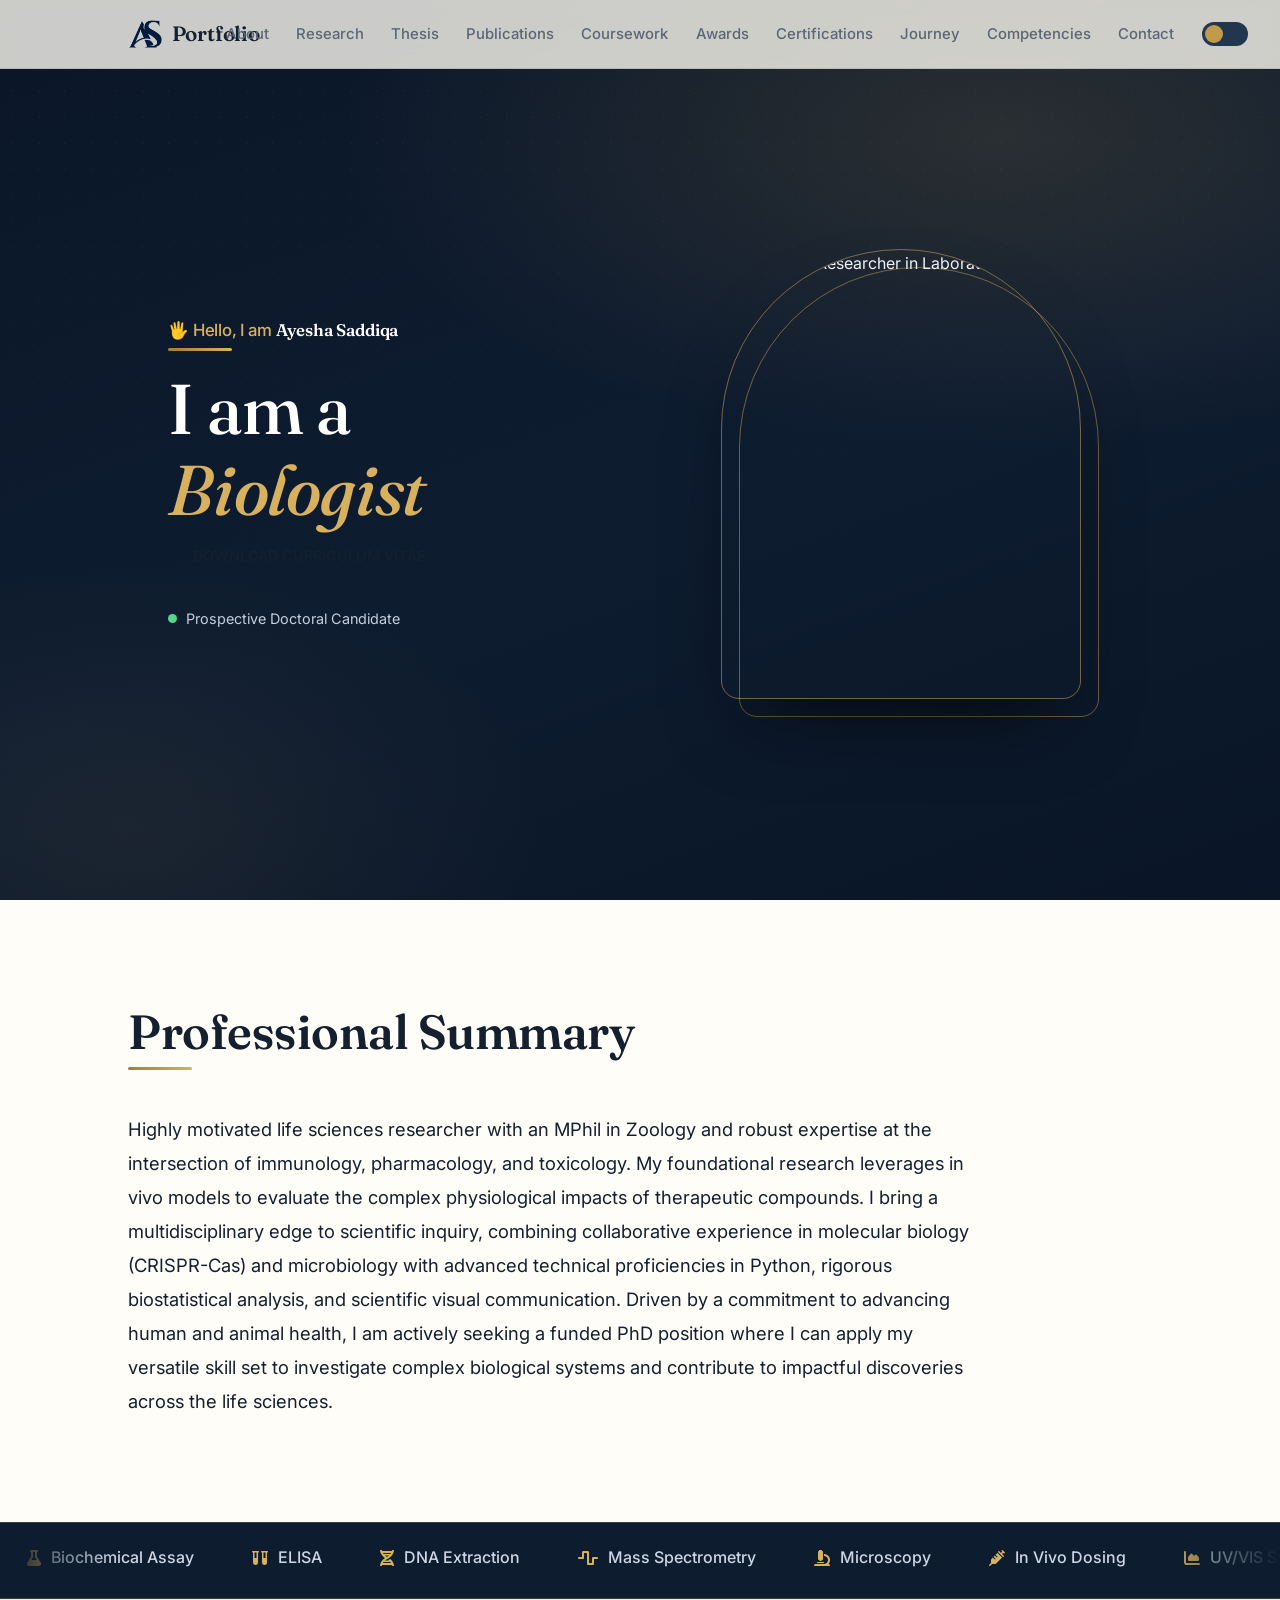
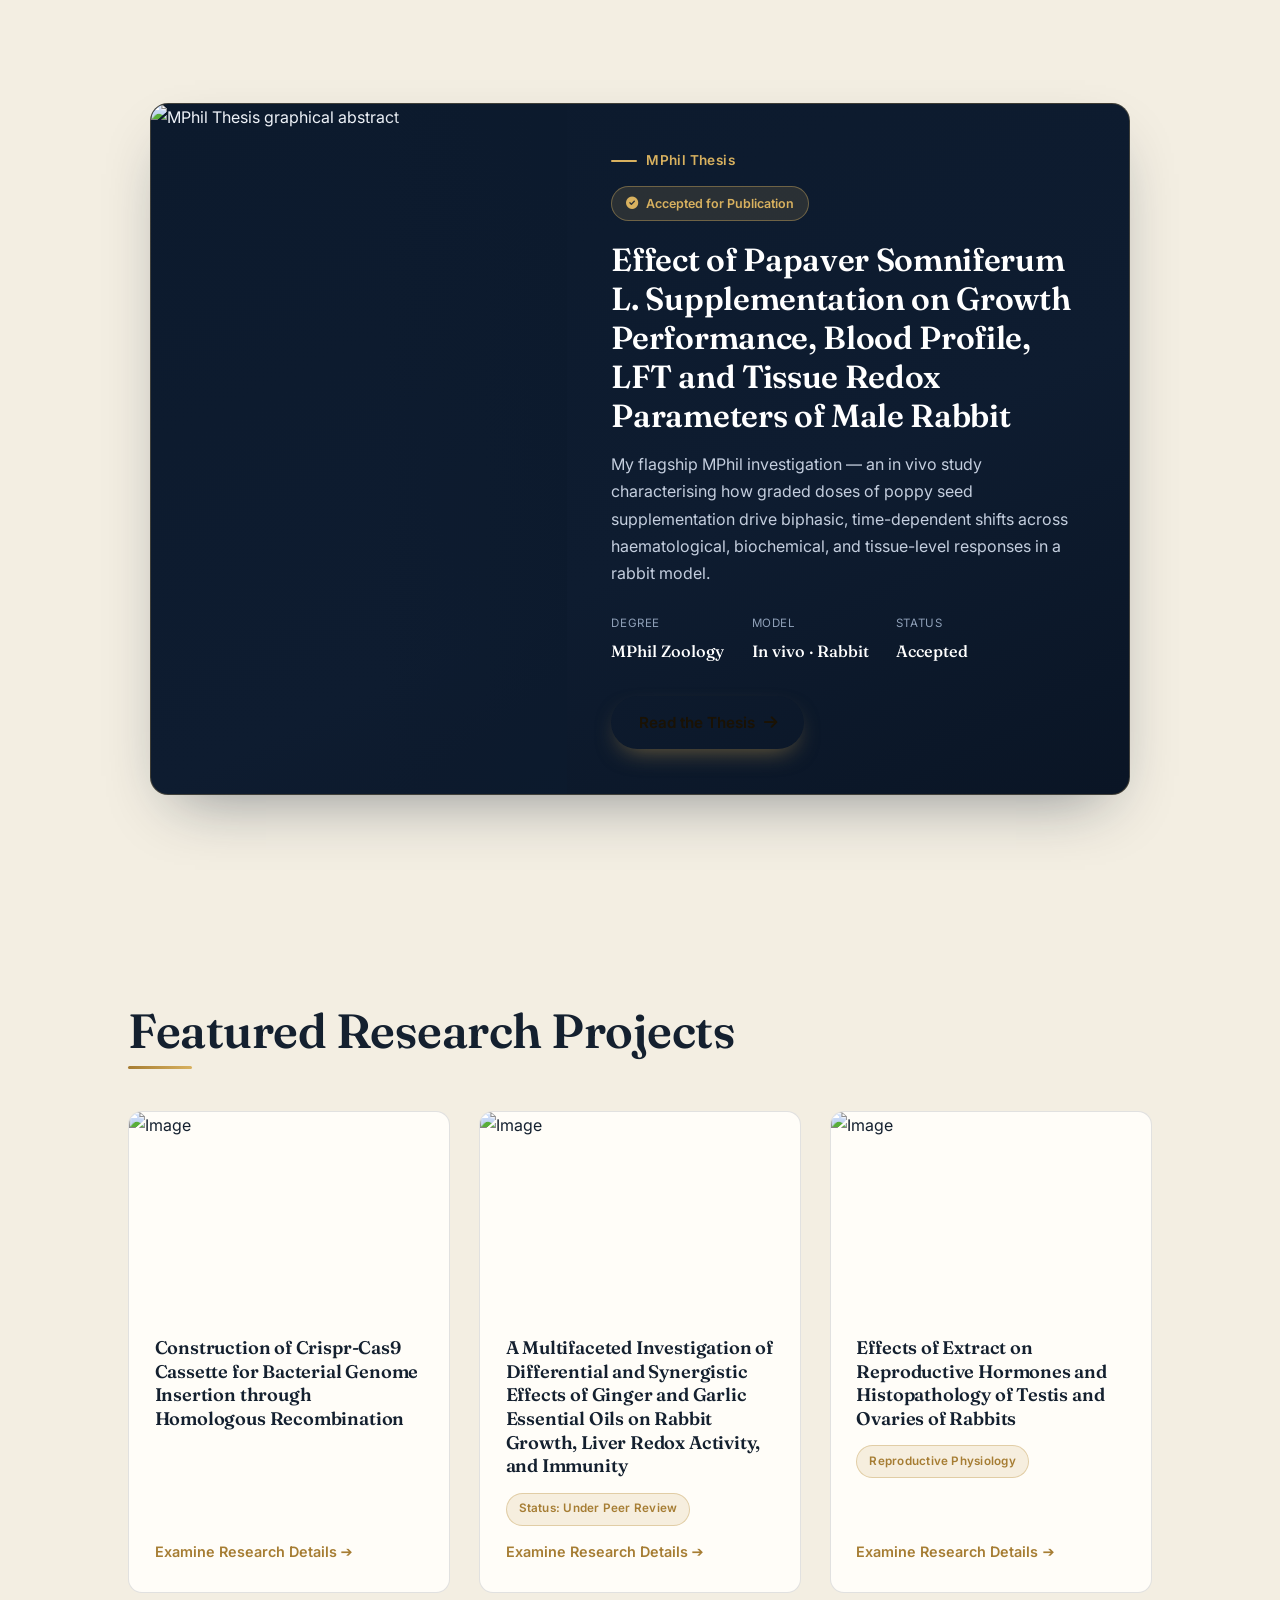
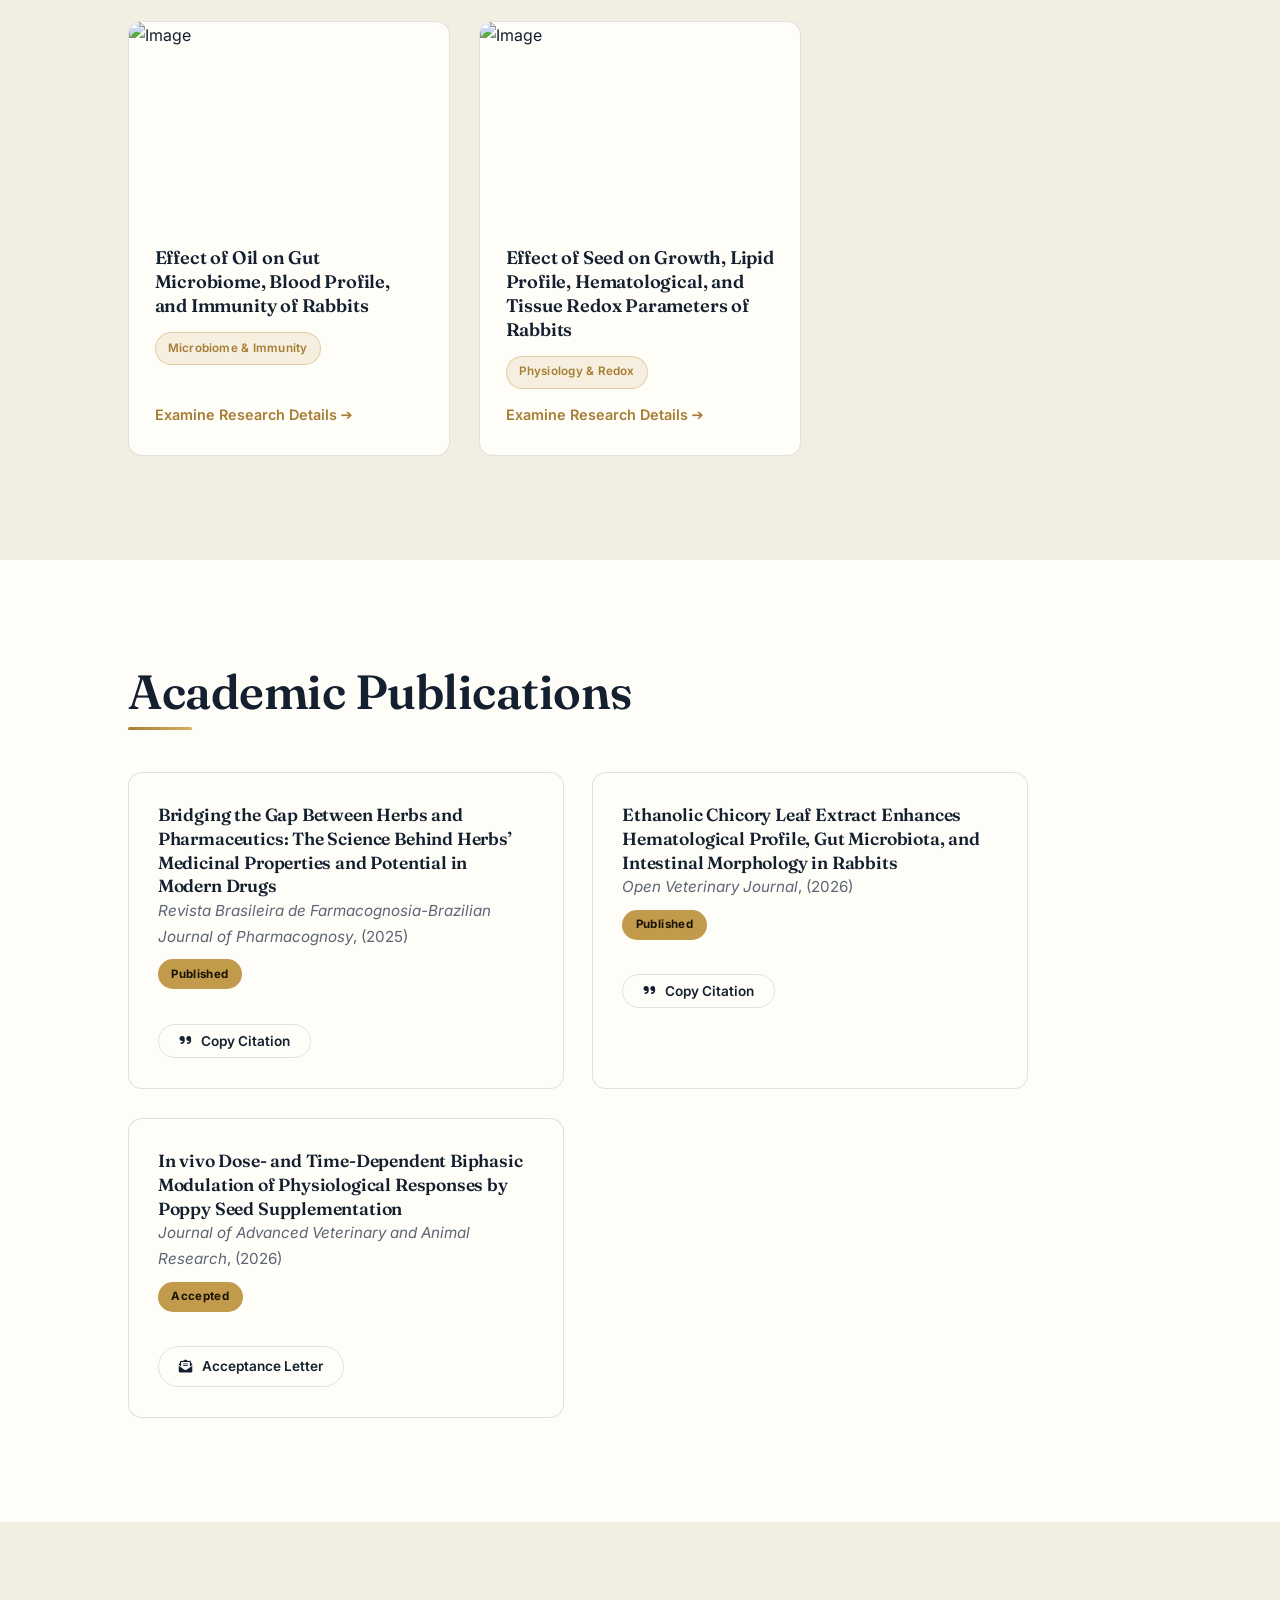
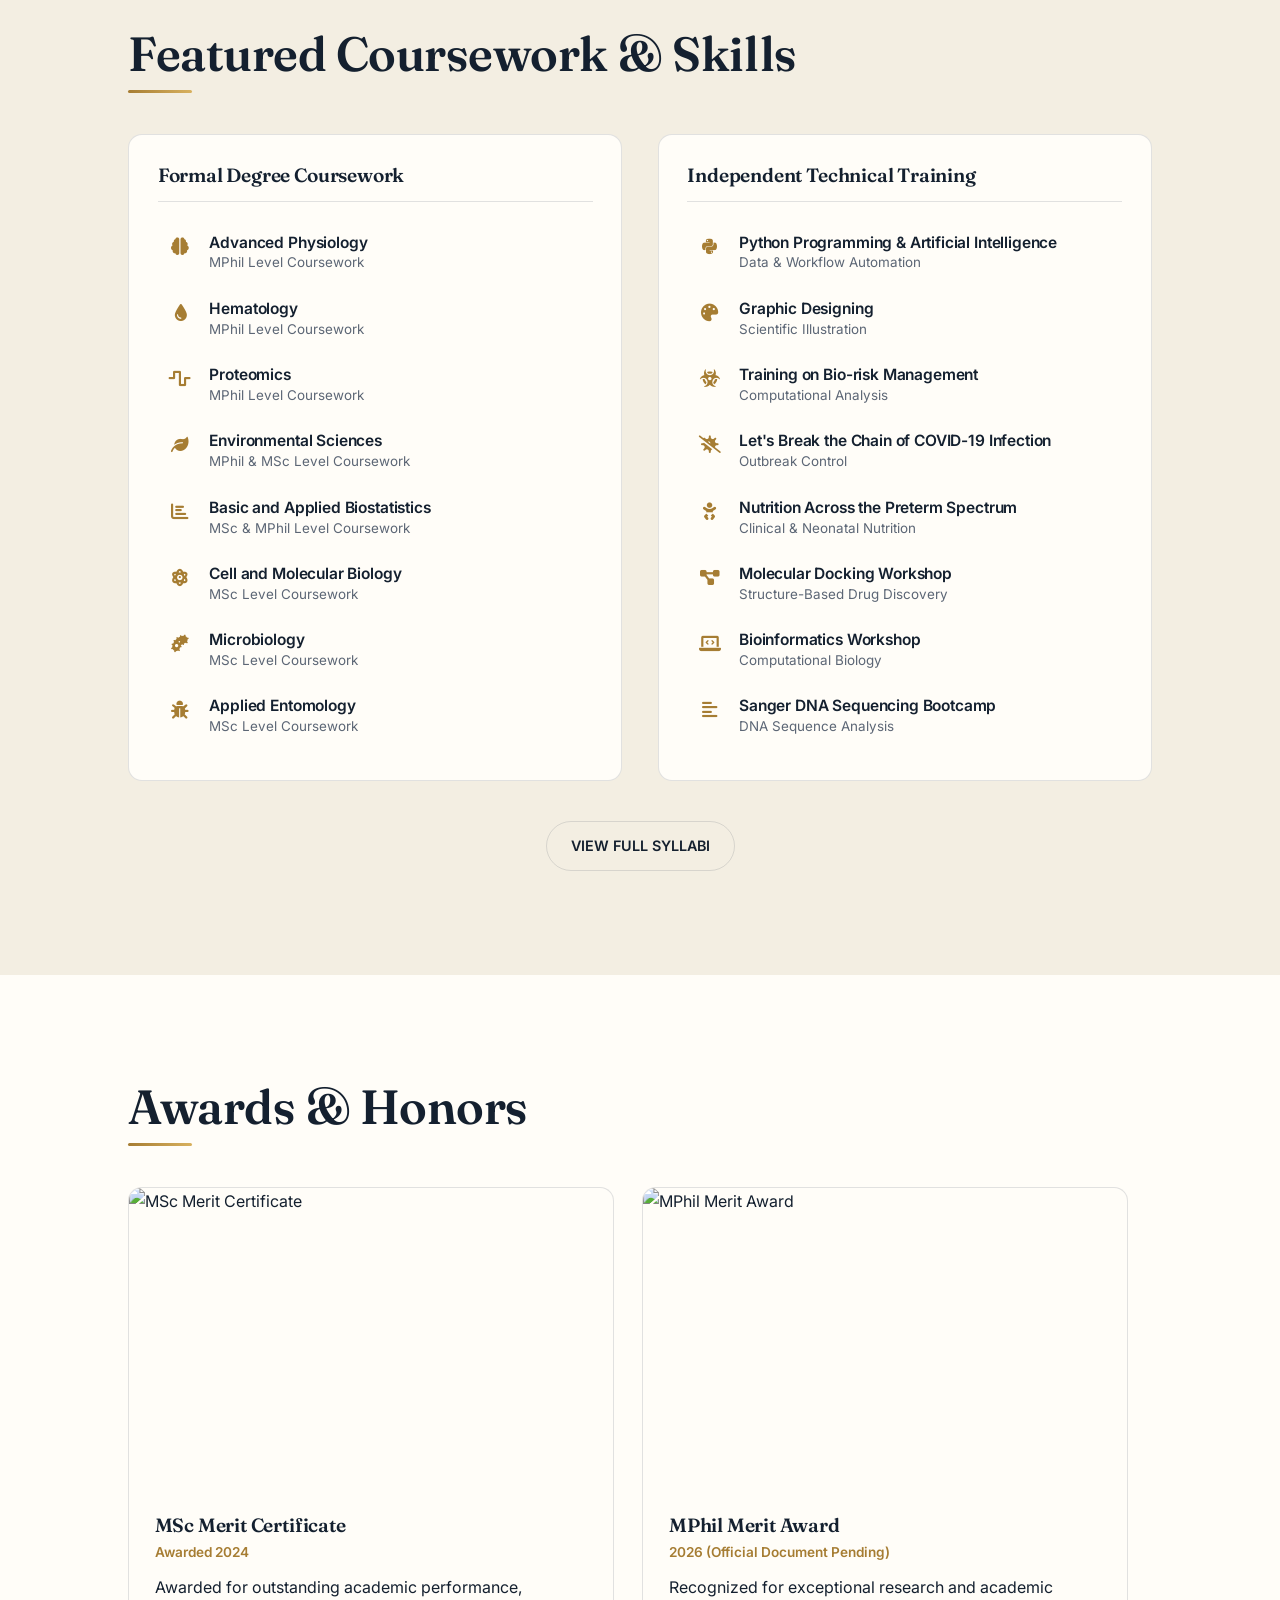
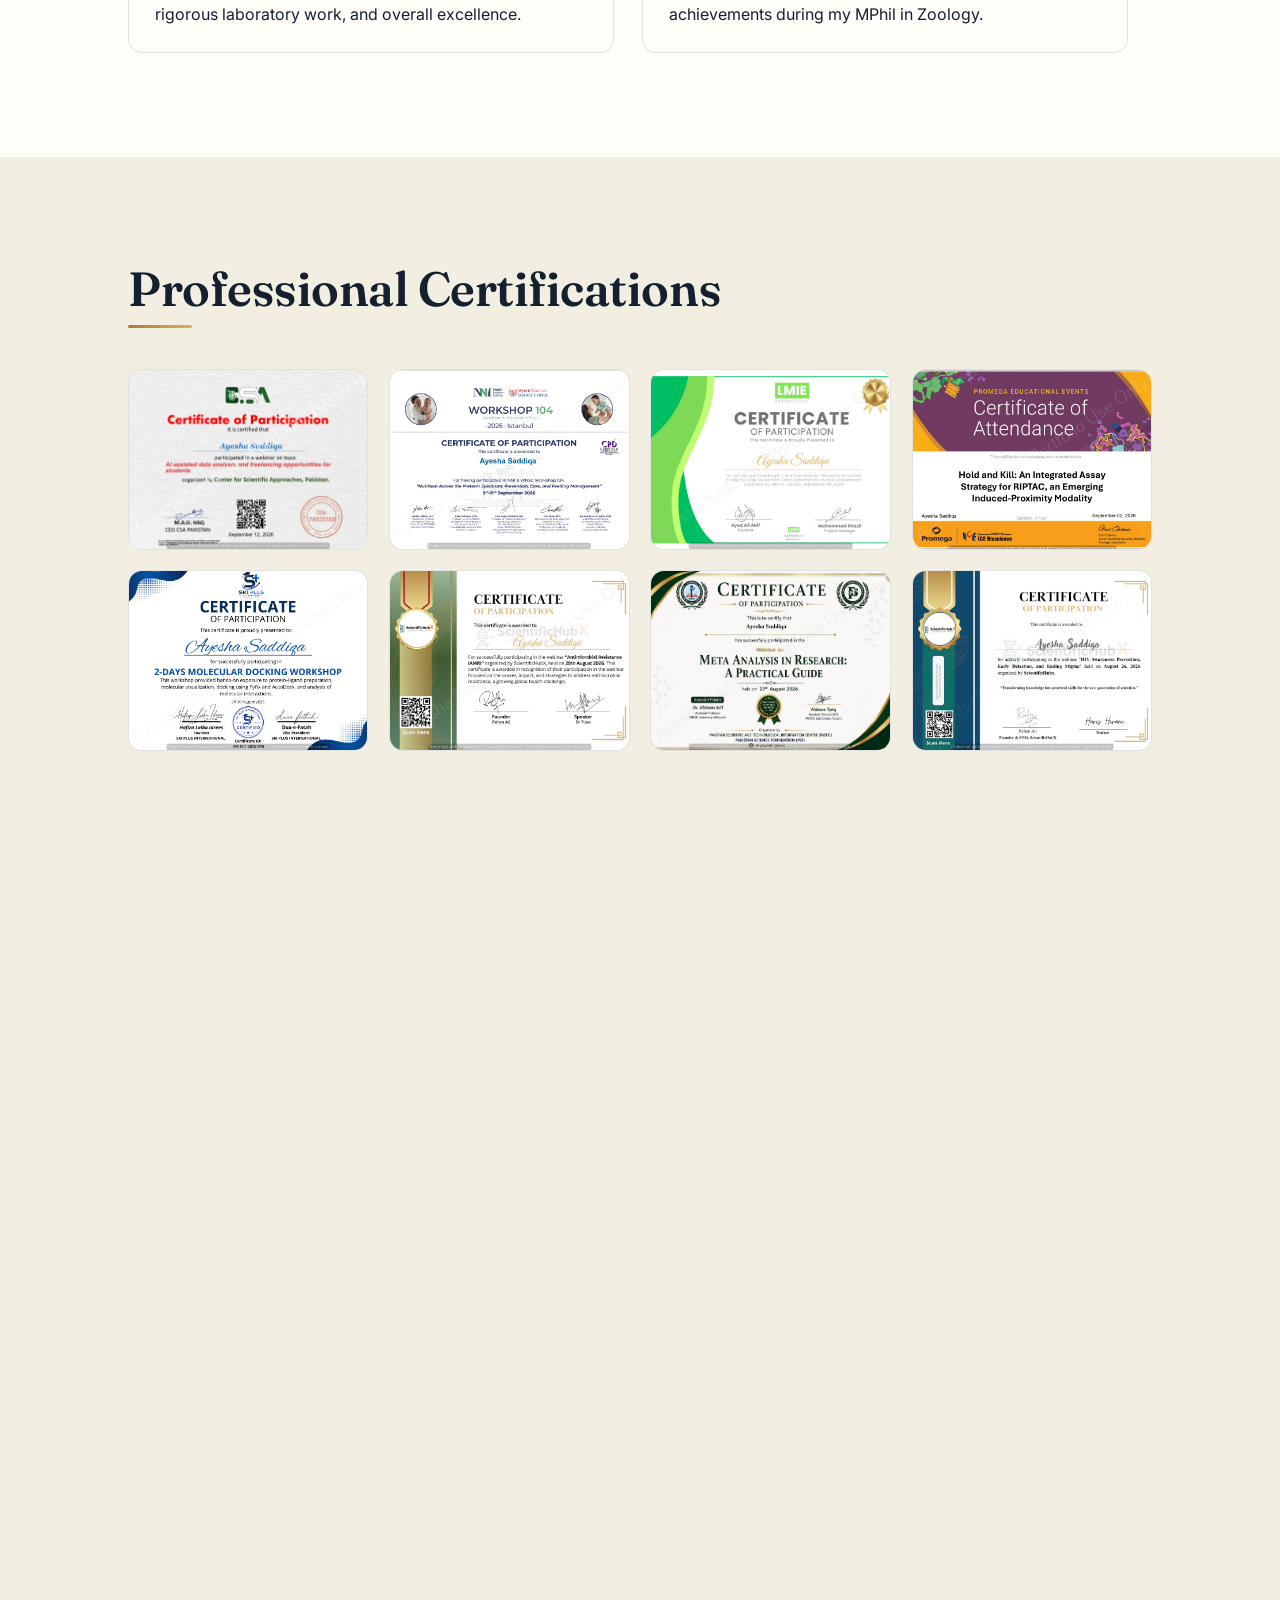
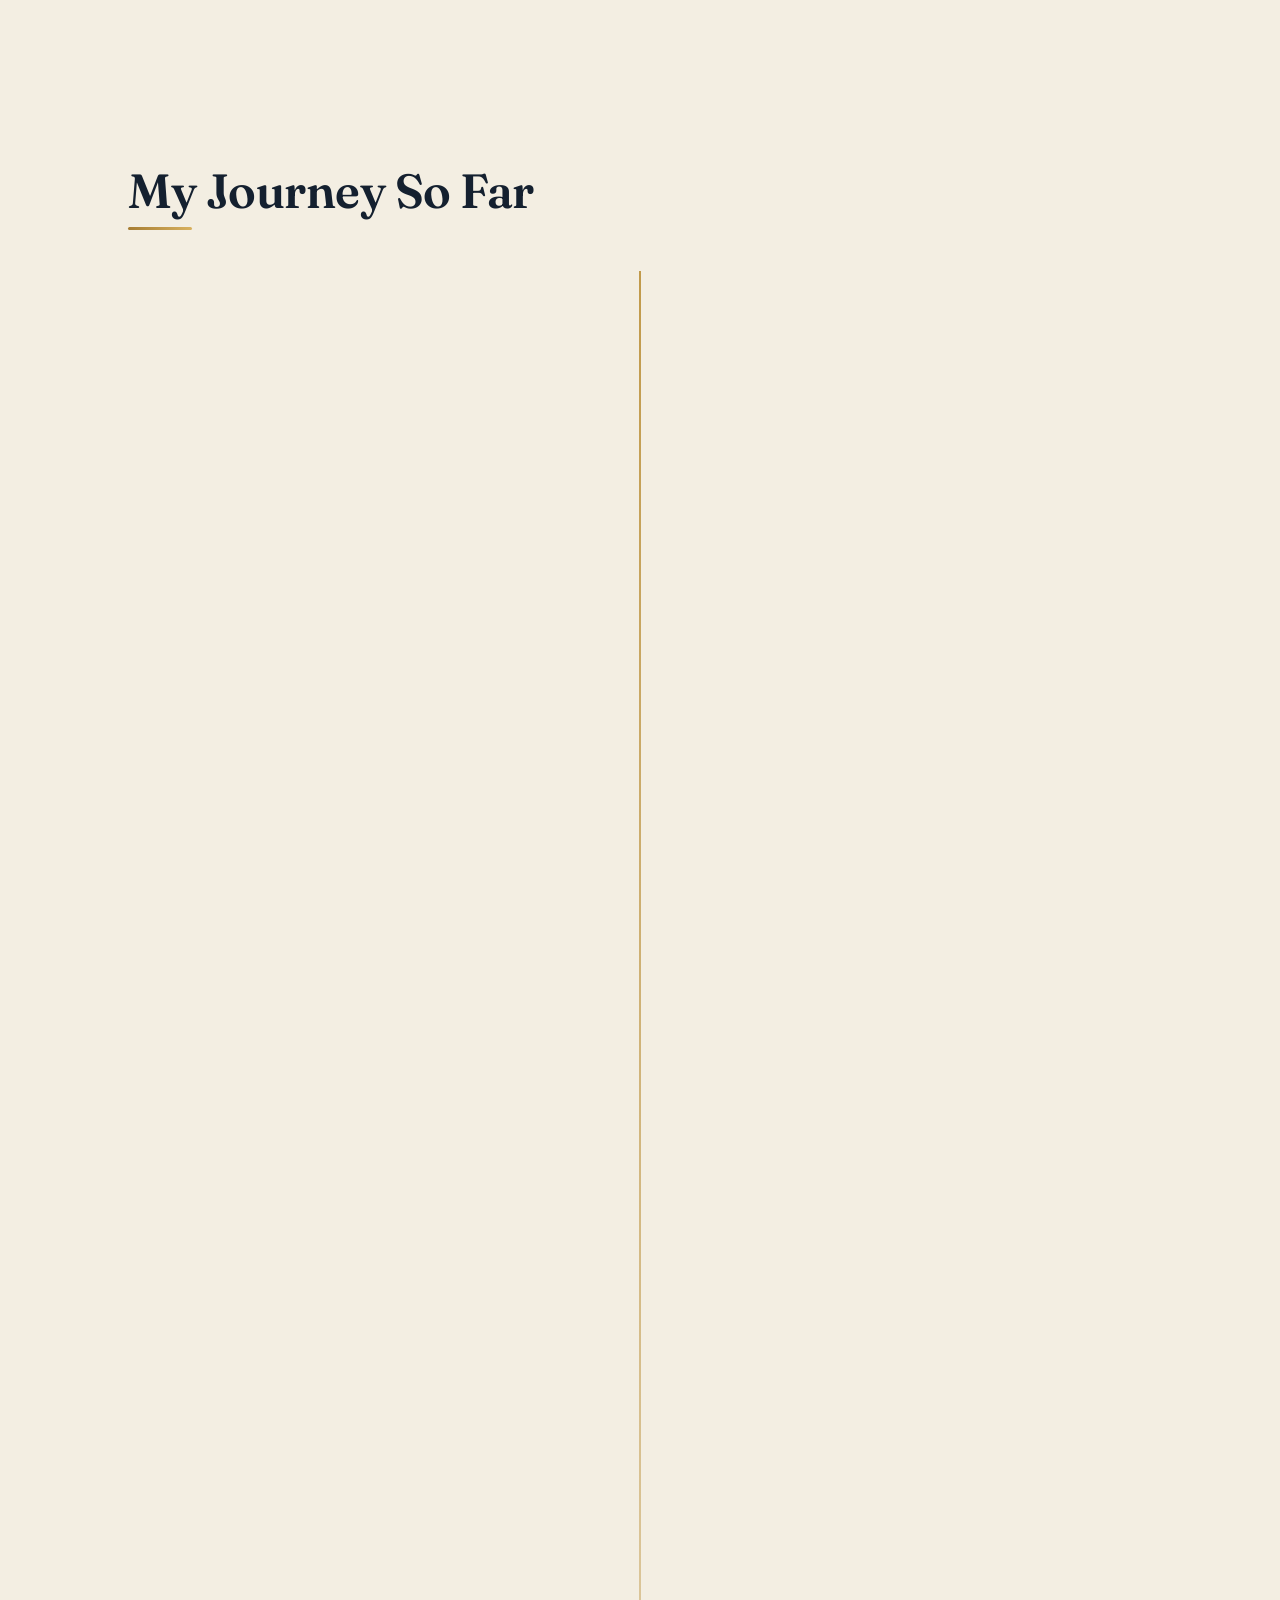
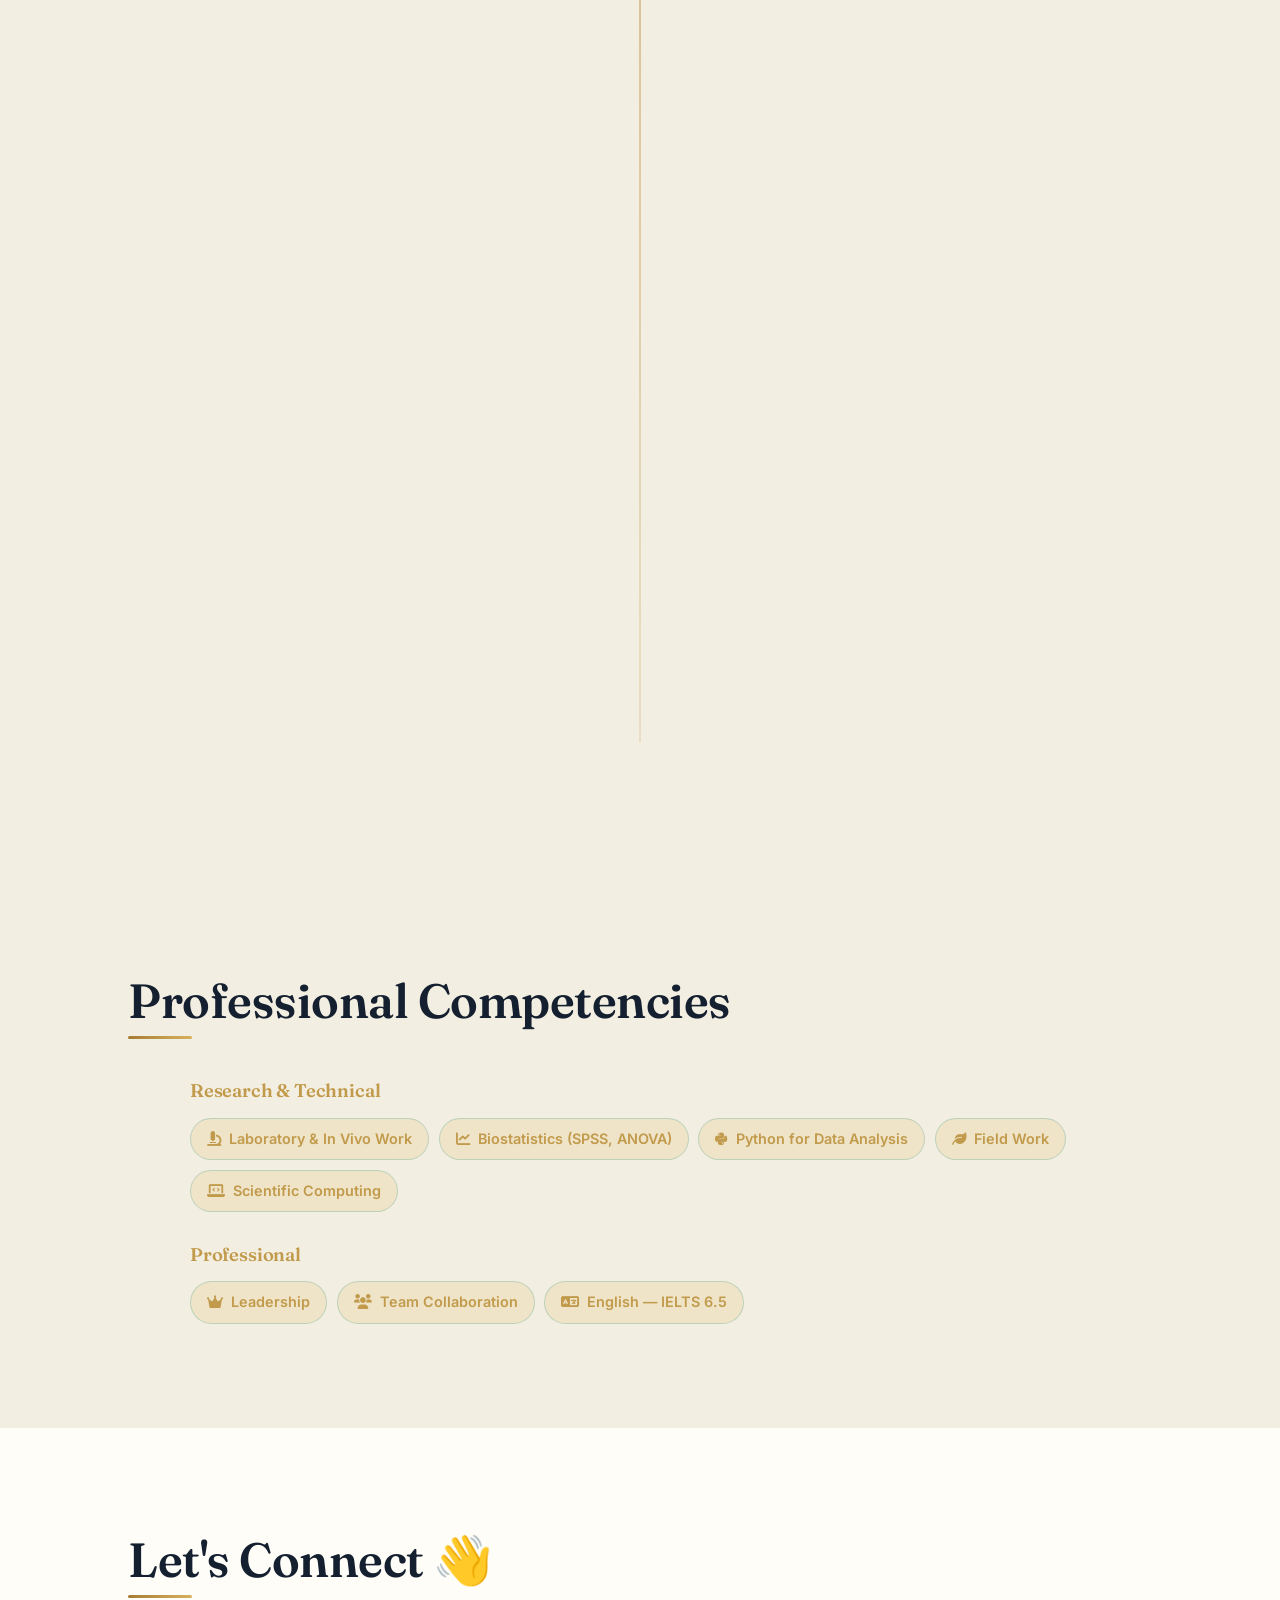
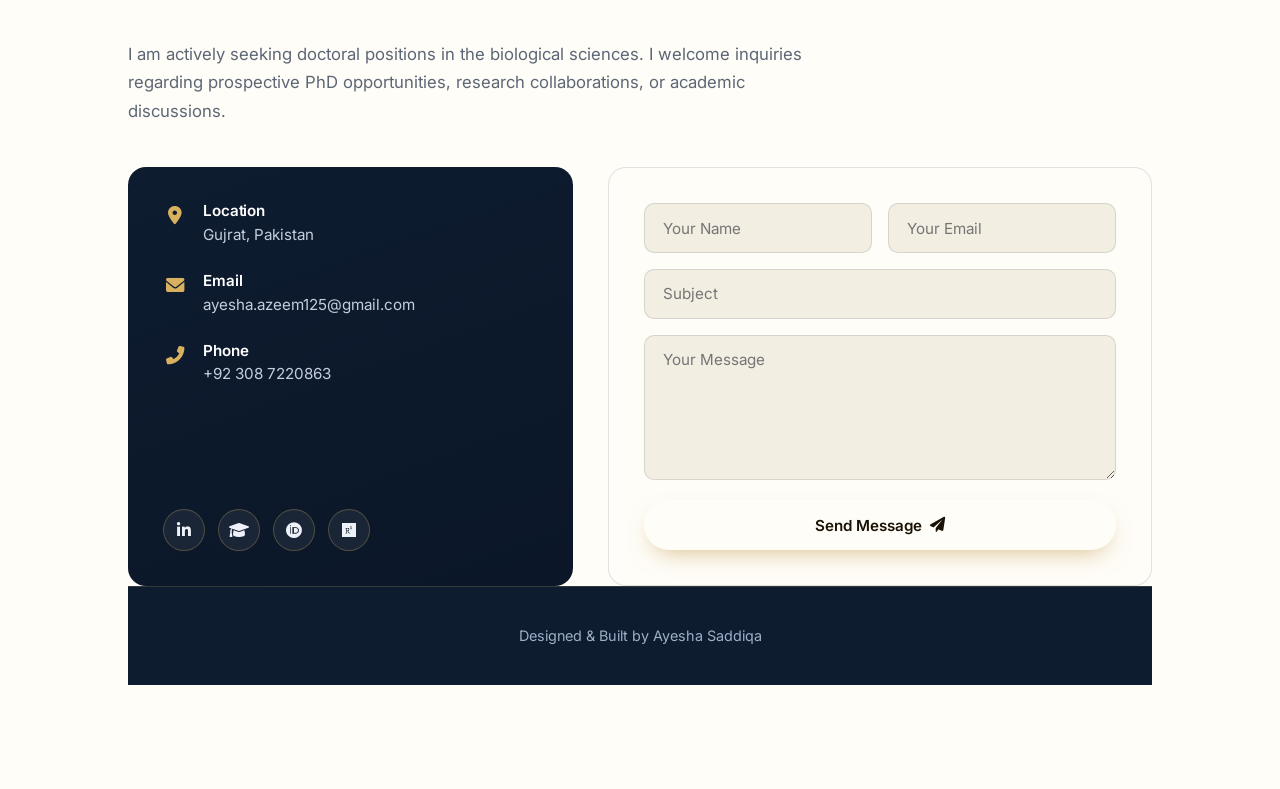
==== index.html @ 1fb8777d "Update index.html" ====
<!DOCTYPE html>
<html lang="en">
<head>
    <meta charset="UTF-8">
    <meta name="viewport" content="width=device-width, initial-scale=1.0">
    
    
    <meta property="og:title" content="Academic Portfolio | Biologist & Researcher">
    <meta property="og:description" content="MPhil Researcher specializing in animal physiology, histology, and immunology.">
   
    <meta property="og:type" content="website">

    <title>Ayesha Saddiqa | Biologist & Researcher</title>
    <link rel="icon" type="image/png" href="AS Portfolio Logo.png">
    <meta name="description" content="MPhil Biological Researcher specializing in animal physiology, histology, and toxicological assessments. View my academic portfolio and research projects.">
    
    <meta property="og:type" content="website">
    <meta property="og:title" content="Ayesha Saddiqa | Biological Researcher Portfolio">
    <meta property="og:description" content="MPhil Biological Researcher specializing in animal physiology, histology, and toxicological assessments.">
    <meta property="og:image" content="https://raw.githubusercontent.com/Ayesha-Saddiqa-Web/Portfolio/refs/heads/main/URL.jpg">

    <meta property="twitter:card" content="summary_large_image">
    <meta property="twitter:url" content="https://ayesha-saddiqa-web.github.io/Portfolio/">
    <meta property="twitter:title" content="Ayesha Saddiqa | Academic Portfolio">
    <meta property="twitter:description" content="Biological Sciences Researcher seeking PhD opportunities. Explore my academic journey, publications, and research projects.">
    <meta property="twitter:image" content="https://raw.githubusercontent.com/Ayesha-Saddiqa-Web/Portfolio/refs/heads/main/URL.jpg">
    
    <link rel="preconnect" href="https://fonts.googleapis.com">
    <link rel="preconnect" href="https://fonts.gstatic.com" crossorigin>
    <link href="https://fonts.googleapis.com/css2?family=Inter:wght@300;400;500;600;700&family=Merriweather:wght@300;400;700;900&display=swap" rel="stylesheet">
    
    <link rel="stylesheet" href="style.css">
    <link rel="stylesheet" href="https://cdnjs.cloudflare.com/ajax/libs/font-awesome/6.0.0/css/all.min.css">



    <script async src="https://www.googletagmanager.com/gtag/js?id=G-ZJ6YD9QHBM"></script>

    <script>
        window.dataLayer = window.dataLayer || [];
        function gtag(){dataLayer.push(arguments);}
        gtag('js', new Date());
        
        gtag('config', 'G-ZJ6YD9QHBM');
    </script>



    

    <link rel="canonical" href="https://ayesha-saddiqa-web.github.io/Portfolio/">
</head>
<body>

    <div class="scroll-progress-container">
        <div class="scroll-progress-bar" id="myBar"></div>
    </div>

    <header>
        <nav aria-label="Main Navigation">
            <a href="index.html" class="logo">
    <img src="AS Portfolio Logo.png" alt="Logo" class="nav-logo-icon">
    Portfolio
</a>
            
            <button class="hamburger" id="hamburger" aria-label="Toggle menu" aria-expanded="false">
                <i class="fas fa-bars"></i>
            </button>

            <ul id="nav-links">
                <li><a href="#about">About</a></li>
                <li><a href="#projects">Research</a></li>
                <li><a href="#thesis">Thesis</a></li>
                <li><a href="#publications">Publications</a></li>
                <li><a href="#courses">Coursework</a></li>
                <li><a href="#awards">Awards</a></li>
                <li><a href="#certifications">Certifications</a></li>
                <li><a href="#journey">Journey</a></li>
                <li><a href="#skills">Competencies</a></li>
                <li><a href="#contact">Contact</a></li>
                
                <li class="theme-switch-wrapper">
                    <label class="theme-switch" for="checkbox" aria-label="Toggle Dark Mode">
                        <input type="checkbox" id="checkbox" />
                        <div class="slider round"></div>
                    </label>
                </li>
            </ul>
        </nav>
    </header>

    <main>
        <section id="hero">
            <div class="hero-bg-theme"></div>

            <div class="hero-container">
                <div class="hero-text-area">
                    <h2 class="hello-name"><span class="wave" role="img" aria-label="waving hand">🖐️</span> Hello, I am <span class="bold-name">Ayesha Saddiqa</span></h2>
                    
                    <h1 class="static-text">I am a <br>
                        <span class="text-slider" aria-hidden="true">
                            <span class="dynamic-text slide1-el active">Biologist</span>
                            <span class="dynamic-text slide2-el">Zoologist</span>
                        </span>
                    </h1>
                    
                <a href="CV.pdf" class="btn-outline" target="_blank" rel="noopener noreferrer" download>DOWNLOAD CURRICULUM VITAE</a>

                    <div class="phd-status">
                        <span class="green-dot"></span>
                        Prospective Doctoral Candidate
                    </div>
                </div>

                <div class="hero-image-area">
                    <div class="image-slider">
                        <img src="IMG_2584.JPG" alt="Portrait of Researcher in Laboratory" class="slide-img slide1-el active">
                        <img src="IMG_1.JPG" alt="Researcher conducting zoological fieldwork" class="slide-img slide2-el">
                    </div>
                </div>
            </div>
        </section>

        <section id="about">
            <h2>Professional Summary</h2>
            <div class="about-content fade-up">
                <p>Highly motivated life sciences researcher with an MPhil in Zoology and robust expertise at the intersection of immunology, pharmacology, and toxicology. My foundational research leverages in vivo models to evaluate the complex physiological impacts of therapeutic compounds. I bring a multidisciplinary edge to scientific inquiry, combining collaborative experience in molecular biology (CRISPR-Cas) and microbiology with advanced technical proficiencies in Python, rigorous biostatistical analysis, and scientific visual communication. Driven by a commitment to advancing human and animal health, I am actively seeking a funded PhD position where I can apply my versatile skill set to investigate complex biological systems and contribute to impactful discoveries across the life sciences.</p>
            </div>
        </section>

<div class="tech-marquee-wrapper">
            <div class="tech-marquee">
                <span><i class="fas fa-flask"></i> Biochemical Assay</span>
                <span><i class="fas fa-vials"></i> ELISA</span>
                <span><i class="fas fa-dna"></i> DNA Extraction</span>
                <span><i class="fas fa-wave-square"></i> Mass Spectrometry</span>
                <span><i class="fas fa-microscope"></i> Microscopy</span>
                <span><i class="fas fa-syringe"></i> In Vivo Dosing</span>
                <span><i class="fas fa-chart-area"></i> UV/VIS Spectroscopy</span>
                <span><i class="fas fa-ruler-combined"></i> Histomorphometry</span>
                <span><i class="fas fa-shield-halved"></i> Antioxidant Assay</span>
                <span><i class="fas fa-cut"></i> Microtomy</span>
                <span><i class="fas fa-droplet"></i> Hematological Assay</span>
                <span><i class="fas fa-bacterium"></i> Microbial Isolation & Characterization</span>
                <span><i class="fas fa-clone"></i> PCR</span>
                <span><i class="fas fa-filter"></i> Chromatography</span>
                <span><i class="fas fa-barcode"></i> Gel-Electrophoresis</span>
                <span><i class="fas fa-chart-line"></i> HPLC</span>
                <span><i class="fas fa-chart-simple"></i> GC/MS</span>
                <span><i class="fas fa-rss"></i> FTIR</span>
                <span><i class="fab fa-python"></i> Python Programming</span>
                <span><i class="fas fa-chart-pie"></i> SPSS Statistics</span>
                <span><i class="fas fa-palette"></i> Graphic Designing</span>
                <span><i class="fas fa-square-poll-vertical"></i> ANOVA & Mixed Models</span>

                <span aria-hidden="true"><i class="fas fa-flask"></i> Biochemical Assay</span>
                <span aria-hidden="true"><i class="fas fa-vials"></i> ELISA</span>
                <span aria-hidden="true"><i class="fas fa-dna"></i> DNA Extraction</span>
                <span aria-hidden="true"><i class="fas fa-wave-square"></i> Mass Spectrometry</span>
                <span aria-hidden="true"><i class="fas fa-microscope"></i> Microscopy</span>
                <span aria-hidden="true"><i class="fas fa-syringe"></i> In Vivo Dosing</span>
                <span aria-hidden="true"><i class="fas fa-chart-area"></i> UV/VIS Spectroscopy</span>
                <span aria-hidden="true"><i class="fas fa-ruler-combined"></i> Histomorphometry</span>
                <span aria-hidden="true"><i class="fas fa-shield-halved"></i> Antioxidant Assay</span>
                <span aria-hidden="true"><i class="fas fa-cut"></i> Microtomy</span>
                <span aria-hidden="true"><i class="fas fa-droplet"></i> Hematological Assay</span>
                <span aria-hidden="true"><i class="fas fa-bacterium"></i> Microbial Isolation & Characterization</span>
                <span aria-hidden="true"><i class="fas fa-clone"></i> PCR</span>
                <span aria-hidden="true"><i class="fas fa-filter"></i> Chromatography</span>
                <span aria-hidden="true"><i class="fas fa-barcode"></i> Gel-Electrophoresis</span>
                <span aria-hidden="true"><i class="fas fa-chart-line"></i> HPLC</span>
                <span aria-hidden="true"><i class="fas fa-chart-simple"></i> GC/MS</span>
                <span aria-hidden="true"><i class="fas fa-rss"></i> FTIR</span>
                <span aria-hidden="true"><i class="fab fa-python"></i> Python Programming</span>
                <span aria-hidden="true"><i class="fas fa-chart-pie"></i> SPSS Statistics</span>
                <span aria-hidden="true"><i class="fas fa-palette"></i> Graphic Designing</span>
                <span aria-hidden="true"><i class="fas fa-square-poll-vertical"></i> ANOVA & Mixed Models</span>
            </div>
        </div>
        <section id="thesis">
            <div class="thesis-wrap fade-up">
                <div class="thesis-media">
                    <img src="A abstract .jpeg" alt="MPhil Thesis graphical abstract">
                </div>
                <div class="thesis-content">
                    <span class="thesis-kicker">MPhil Thesis</span>
                    <span class="thesis-badge"><i class="fas fa-circle-check"></i> Accepted for Publication</span>
                    <h2>Effect of Papaver Somniferum L. Supplementation on Growth Performance, Blood Profile, LFT and Tissue Redox Parameters of Male Rabbit</h2>
                    <p>My flagship MPhil investigation — an in vivo study characterising how graded doses of poppy seed supplementation drive biphasic, time-dependent shifts across haematological, biochemical, and tissue-level responses in a rabbit model.</p>
                    <div class="thesis-meta">
                        <div><span>Degree</span><strong>MPhil Zoology</strong></div>
                        <div><span>Model</span><strong>In vivo · Rabbit</strong></div>
                        <div><span>Status</span><strong>Accepted</strong></div>
                    </div>
                    <a href="project11.html" class="thesis-btn">Read the Thesis <i class="fas fa-arrow-right"></i></a>
                </div>
            </div>
        </section>
        <section id="projects">
            <h2>Featured Research Projects</h2>
            <div class="card-grid">
                
               

                <article class="card fade-up">
                    <a href="project12.html" class="card-link-wrapper">
                        <img src="a.y thesis 1.jpeg" alt="Image">
                        <div class="card-info">
                            <h3>Construction of Crispr-Cas9 Cassette for Bacterial Genome Insertion through Homologous Recombination</h3>
                            <div class="status-wrapper">
                            </div>
                            <span class="read-more">Examine Research Details ➔</span>
                        </div>
                    </a>
                </article>

                <article class="card fade-up">
                    <a href="project13.html" class="card-link-wrapper">
                        <img src="Abstract R.jpeg" alt="Image">
                        <div class="card-info">
                            <h3>A Multifaceted Investigation of Differential and Synergistic Effects of Ginger and Garlic Essential Oils on Rabbit Growth, Liver Redox Activity, and Immunity</h3>
                            <div class="status-wrapper">
                                <span class="project-status-highlight pending-highlight">Status: Under Peer Review</span>
                            </div>
                            <span class="read-more">Examine Research Details ➔</span>
                        </div>
                    </a>
                </article>
                                <article class="card fade-up">
                    <a href="project14.html" class="card-link-wrapper">
                        <img src="project14.jpg" alt="Image">
                        <div class="card-info">
                            <h3>Effects of Extract on Reproductive Hormones and Histopathology of Testis and Ovaries of Rabbits</h3>
                            <div class="status-wrapper">
                                <span class="project-status-highlight pending-highlight">Reproductive Physiology</span>
                            </div>
                            <span class="read-more">Examine Research Details ➔</span>
                        </div>
                    </a>
                </article>

                <article class="card fade-up">
                    <a href="project15.html" class="card-link-wrapper">
                        <img src="project15.jpg" alt="Image">
                        <div class="card-info">
                            <h3>Effect of Oil on Gut Microbiome, Blood Profile, and Immunity of Rabbits</h3>
                            <div class="status-wrapper">
                                <span class="project-status-highlight pending-highlight">Microbiome & Immunity</span>
                            </div>
                            <span class="read-more">Examine Research Details ➔</span>
                        </div>
                    </a>
                </article>

                <article class="card fade-up">
                    <a href="project16.html" class="card-link-wrapper">
                        <img src="project16.jpg" alt="Image">
                        <div class="card-info">
                            <h3>Effect of Seed on Growth, Lipid Profile, Hematological, and Tissue Redox Parameters of Rabbits</h3>
                            <div class="status-wrapper">
                                <span class="project-status-highlight pending-highlight">Physiology & Redox</span>
                            </div>
                            <span class="read-more">Examine Research Details ➔</span>
                        </div>
                    </a>
                </article>

            </div>
        </section>

        <section id="publications">
            <h2>Academic Publications</h2>
            <div class="card-grid" style="max-width: 900px;">
                
                <article class="card pub-card fade-up">
                    <a href="https://link.springer.com/article/10.1007/s43450-025-00674-4" target="_blank" rel="noopener noreferrer">
                        <h3>Bridging the Gap Between Herbs and Pharmaceutics: The Science Behind Herbs’ Medicinal Properties and Potential in Modern Drugs</h3>
                        <p><em>Revista Brasileira de Farmacognosia-Brazilian Journal of Pharmacognosy</em>, (2025)</p>
                        <span class="status-badge" style="background-color: var(--primary);">Published</span>
                    </a>
                    <button class="btn-outline cite-btn" data-citation="Saddiqa, A., Yaseen, R., Hassan, M., Aftab, K., & Iqbal, R. (2025). Bridging the Gap Between Herbs and Pharmaceutics: The Science Behind Herbs’ Medicinal Properties and Potential in Modern Drugs. Revista Brasileira de Farmacognosia, 35(5), 861-877." style="margin-top: 20px; padding: 8px 20px; font-size: 0.85rem;">
                        <i class="fas fa-quote-right"></i> Copy Citation
                    </button>
                </article>

                <article class="card pub-card fade-up">
                    <a href="https://www.openveterinaryjournal.com/?mno=295020" target="_blank" rel="noopener noreferrer">
                        <h3>Ethanolic Chicory Leaf Extract Enhances Hematological Profile, Gut Microbiota, and Intestinal Morphology in Rabbits</h3>
                        <p><em>Open Veterinary Journal</em>, (2026)</p>
                        <span class="status-badge" style="background-color: var(--primary);">Published</span>
                    </a>
                    <button class="btn-outline cite-btn" data-citation="Hassan M, Saddiqa A, Iqbal R, Yaseen R, Aftab K. Ethanolic chicory leaf extract enhances hematological profile, gut microbiota, and intestinal morphology in rabbits. Open Vet. J.. 2026; 16(4): 2299-2312. doi:10.5455/OVJ.2026.v16.i4.30." style="margin-top: 20px; padding: 8px 20px; font-size: 0.85rem;">
                        <i class="fas fa-quote-right"></i> Copy Citation
                    </button> 
                </article>
                <article class="card pub-card fade-up">
                    <a href="accepted-manuscript.pdf" target="_blank" rel="noopener noreferrer">
                        <h3>In vivo Dose- and Time-Dependent Biphasic Modulation of Physiological Responses by Poppy Seed Supplementation</h3>
                        <p><em>Journal of Advanced Veterinary and Animal Research</em>, (2026)</p>
                        <span class="status-badge" style="background-color: var(--primary);">Accepted</span>
                    </a>
                    <div style="display:flex; gap:10px; flex-wrap:wrap; margin-top:20px;">
                        <a href="acceptance-letter.pdf" class="btn-outline" target="_blank" rel="noopener noreferrer" style="padding:8px 20px; font-size:0.85rem;"><i class="fas fa-envelope-open-text"></i> Acceptance Letter</a>
                    </div>
                </article>

            </div>
        </section>

<section id="courses">
            <h2>Featured Coursework & Skills</h2>
            <div class="homepage-courses-wrapper">
                
                <div class="course-column fade-up">
                    <h3 class="column-title">Formal Degree Coursework</h3>
                    <a href="courses.html#course-acad1" class="mini-course-row"><i class="fas fa-brain"></i><div><h4>Advanced Physiology</h4><p>MPhil Level Coursework</p></div></a>
                    <a href="courses.html#course-acad2" class="mini-course-row"><i class="fas fa-droplet"></i><div><h4>Hematology</h4><p>MPhil Level Coursework</p></div></a>
                    <a href="courses.html#course-acad3" class="mini-course-row"><i class="fas fa-wave-square"></i><div><h4>Proteomics</h4><p>MPhil Level Coursework</p></div></a>
                    <a href="courses.html#course-acad4" class="mini-course-row"><i class="fas fa-leaf"></i><div><h4>Environmental Sciences</h4><p>MPhil & MSc Level Coursework</p></div></a>
                    <a href="courses.html#course-acad5" class="mini-course-row"><i class="fas fa-chart-bar"></i><div><h4>Basic and Applied Biostatistics</h4><p>MSc & MPhil Level Coursework</p></div></a>
                    <a href="courses.html#course-acad6" class="mini-course-row"><i class="fas fa-atom"></i><div><h4>Cell and Molecular Biology</h4><p>MSc Level Coursework</p></div></a>
                    <a href="courses.html#course-acad7" class="mini-course-row"><i class="fas fa-bacterium"></i><div><h4>Microbiology</h4><p>MSc Level Coursework</p></div></a>
                    <a href="courses.html#course-acad8" class="mini-course-row"><i class="fas fa-bug"></i><div><h4>Applied Entomology</h4><p>MSc Level Coursework</p></div></a>
                </div>

                <div class="course-column fade-up" style="transition-delay: 0.2s;">
                    <h3 class="column-title">Independent Technical Training</h3>
                    <a href="courses.html#course-tech1" class="mini-course-row"><i class="fab fa-python"></i><div><h4>Python Programming & Artificial Intelligence</h4><p>Data & Workflow Automation</p></div></a>
                    <a href="courses.html#course-tech2" class="mini-course-row"><i class="fas fa-palette"></i><div><h4>Graphic Designing</h4><p>Scientific Illustration</p></div></a>
                    <a href="courses.html#course-tech3" class="mini-course-row"><i class="fas fa-biohazard"></i><div><h4>Training on Bio-risk Management</h4><p>Computational Analysis</p></div></a>
                    <a href="courses.html#course-tech4" class="mini-course-row"><i class="fas fa-virus-slash"></i><div><h4>Let's Break the Chain of COVID-19 Infection</h4><p>Outbreak Control</p></div></a>
                    <a href="courses.html#course-tech5" class="mini-course-row"><i class="fas fa-baby"></i><div><h4>Nutrition Across the Preterm Spectrum</h4><p>Clinical & Neonatal Nutrition</p></div></a>
                    <a href="courses.html#course-tech6" class="mini-course-row"><i class="fas fa-diagram-project"></i><div><h4>Molecular Docking Workshop</h4><p>Structure-Based Drug Discovery</p></div></a>
                    <a href="courses.html#course-tech7" class="mini-course-row"><i class="fas fa-laptop-code"></i><div><h4>Bioinformatics Workshop</h4><p>Computational Biology</p></div></a>
                    <a href="courses.html#course-tech8" class="mini-course-row"><i class="fas fa-align-left"></i><div><h4>Sanger DNA Sequencing Bootcamp</h4><p>DNA Sequence Analysis</p></div></a>
                </div>

            </div>
            <div style="text-align: center; margin-top: 40px;">
                <a href="courses.html" class="btn-outline fade-up">VIEW FULL SYLLABI</a>
            </div>
        </section>

        <section id="awards">
            <h2>Awards & Honors</h2>
            <div class="awards-canvas">
                <div class="award-card corner-left fade-up">
                    <img src="MSc merit certificate.jpeg" alt="MSc Merit Certificate" class="award-img">
                    <div class="award-text">
                        <h3>MSc Merit Certificate</h3>
                        <p class="award-date">Awarded 2024</p>
                        <p>Awarded for outstanding academic performance, rigorous laboratory work, and overall excellence.</p>
                    </div>
                </div>
                <div class="award-card corner-right fade-up">
                        <img src="MPhil merit certificate.jpeg" alt="MPhil Merit Award" class="award-img">
                    <div class="award-text">
                        <h3>MPhil Merit Award</h3>
                        <p class="award-date">2026 (Official Document Pending)</p>
                        <p>Recognized for exceptional research and academic achievements during my MPhil in Zoology.</p>
                    </div>
                </div>
            </div>
        </section>

        <section id="certifications">
            <h2>Professional Certifications</h2>
            <div class="cert-modern-grid">
                <div class="cert-card fade-up"><img src="AI webinar.png" alt="Certificate 1" class="cert-img"><div class="cert-overlay"><div class="cert-text"><h4>AI assisted data analysis and freelancing opportunities for students</h4><p>2026</p></div></div></div>
                <div class="cert-card fade-up"><img src="Workshop certificate turkey_page-0001.jpg" alt="Certificate 2" class="cert-img"><div class="cert-overlay"><div class="cert-text"><h4>Nutrition Across the Preterm Spectrum: Prevention, Care, and Feeding Management</h4><p>2026</p></div></div></div>
                <div class="cert-card fade-up"><img src="lmie webinar_page-0001.jpg" alt="Certificate 3" class="cert-img"><div class="cert-overlay"><div class="cert-text"><h4>Research Simplified: A Step-by-Step Guide from Data Collection to Journal Acceptance</h4><p>2026</p></div></div></div>
                <div class="cert-card fade-up"><img src="webinar on modality_page-0001.jpg" alt="Certificate 4" class="cert-img"><div class="cert-overlay"><div class="cert-text"><h4>Hold and Kill: An Integrated Assay Strategy for RIPTAC, an Emerging Induced-Proximity Modality</h4><p>2026</p></div></div></div>
                <div class="cert-card fade-up"><img src="Molecular Docking workshop_page-0001.jpg" alt="Certificate 5" class="cert-img"><div class="cert-overlay"><div class="cert-text"><h4>2-Days Molecular Docking Workshop</h4><p>2026</p></div></div></div>
                <div class="cert-card fade-up"><img src="AMR Webinar.jpeg" alt="Certificate 6" class="cert-img"><div class="cert-overlay"><div class="cert-text"><h4>Webinar on Antimicrobial Resistance (AMR)</h4><p>2026</p></div></div></div>
                <div class="cert-card fade-up"><img src="meta analysis webinar.jpeg" alt="Certificate 7" class="cert-img"><div class="cert-overlay"><div class="cert-text"><h4>Webinar on Meta Analysis in Research: A Practical Guide</h4><p>2026</p></div></div></div>
                <div class="cert-card fade-up"><img src="Webinar HIV.jpeg" alt="Certificate 8" class="cert-img"><div class="cert-overlay"><div class="cert-text"><h4>HIV Awareness: Prevention, Early Detection, and Ending Stigma</h4><p>2026</p></div></div></div>
                <div class="cert-card fade-up"><img src="laboratory webinar.png" alt="Certificate 9" class="cert-img"><div class="cert-overlay"><div class="cert-text"><h4>Laboratory Management & ISO/IEC 17025 Compliance</h4><p>2026</p></div></div></div>
                <div class="cert-card fade-up"><img src="Forensic webinar.png" alt="Certificate 10" class="cert-img"><div class="cert-overlay"><div class="cert-text"><h4>Effective Crime Scene Response for First Responders</h4><p>2026</p></div></div></div>
                <div class="cert-card fade-up"><img src="Bioinformatics workshop_page-0001.jpg" alt="Certificate 11" class="cert-img"><div class="cert-overlay"><div class="cert-text"><h4>2-Days Bioinformatics Workshop</h4><p>2026</p></div></div></div>
                <div class="cert-card fade-up"><img src="Certificate Ayesha Saddiqa Bootcamp_page-0001.jpg" alt="Certificate 12" class="cert-img"><div class="cert-overlay"><div class="cert-text"><h4>Sanger DNA Sequencing Data Analysis Bootcamp: Learn, Analyze & Interpret</h4><p>2026</p></div></div></div>
                <div class="cert-card fade-up"><img src="Sanger webinar.png" alt="Certificate 13" class="cert-img"><div class="cert-overlay"><div class="cert-text"><h4>From Biological Sample to DNA Sequence: A Complete Laboratory Workflow</h4><p>2026</p></div></div></div><div
                <div class="cert-card fade-up"><img src="IELTS SCORE.jpeg" alt="Certificate 14" class="cert-img"><div class="cert-overlay"><div class="cert-text"><h4>IELTS English Proficiency</h4><p>Overall Band Score: 6.5</p></div></div></div>
                <div class="cert-card fade-up"><img src="myImage.jpg" alt="Certificate 15" class="cert-img"><div class="cert-overlay"><div class="cert-text"><h4>MCE Webinar on Making Cell Therapy Affordable and Accessible: Off-the-Shelf CAR γδT Cells Generated
Using CRISPR/AAV</h4><p>2025</p></div></div></div>
                <div class="cert-card fade-up"><img src="myImage (8).jpg" alt="Certificate 16" class="cert-img"><div class="cert-overlay"><div class="cert-text"><h4>Biorisk Management Training</h4><p>2023</p></div></div></div>
                <div class="cert-card fade-up"><img src="myImage (6).jpg" alt="Certificate 17" class="cert-img"><div class="cert-overlay"><div class="cert-text"><h4>Honor Certificate</h4><p>Scholar Council Member</p></div></div></div>
                <div class="cert-card fade-up"><img src="myImage (3).jpg" alt="Certificate 18" class="cert-img"><div class="cert-overlay"><div class="cert-text"><h4> Seminar on Molecular Genetic Landscape of Oculocutaneous Albinism</h4><p>2022</p></div></div></div>
                <div class="cert-card fade-up"><img src="myImage (5).jpg" alt="Certificate 19" class="cert-img"><div class="cert-overlay"><div class="cert-text"><h4>Participation in Thesis Poster Presentation Competition</h4><p>2024</p></div></div></div>
                <div class="cert-card fade-up"><img src="myImage 10.png" alt="Certificate 20" class="cert-img"><div class="cert-overlay"><div class="cert-text"><h4>Certificate of Achievement for Exhibition on Insect Ecology & Bio-waste Management</h4><p>2023</p></div></div></div>
                <div class="cert-card fade-up"><img src="myImage (7).jpg" alt="Certificate 21" class="cert-img"><div class="cert-overlay"><div class="cert-text"><h4> Webinar on Water Conservation</h4><p>Active Citizenship Project by British Council</p></div></div></div>
                <div class="cert-card fade-up"><img src="myImage (9).jpg" alt="Certificate 22" class="cert-img"><div class="cert-overlay"><div class="cert-text"><h4>Revamped Scientific Outlook of 21st Century 2023</h4><p>2nd International Conference of Sciences</p></div></div></div>
                <div class="cert-card fade-up"><img src="myImage (4).jpg" alt="Certificate 23" class="cert-img"><div class="cert-overlay"><div class="cert-text"><h4>Let’s Break the Chain of COVID-19 Infection</h4><p>2020</p></div></div></div>
            </div>
        </section>

        <section id="journey">
            <h2>My Journey So Far</h2>
            <div class="timeline">
                <div class="timeline-item right fade-up"><div class="timeline-date">2026</div><div class="timeline-dot"></div><div class="timeline-content"><h3>Enrolled in Python programming & AI courses</h3><p>Currently learning Python & AI for Data analysis, machine learning applications, and computational problem-solving.</p></div></div>
                <div class="timeline-item left fade-up"><div class="timeline-content"><h3>Research assistant</h3><p>Laboratory of Animal physiology, Hematology & Immunology, Department of Zoology, University of Gujrat.</p></div><div class="timeline-dot"></div><div class="timeline-date">2024 - Present</div></div>
                <div class="timeline-item right fade-up"><div class="timeline-date">2023 - 2024</div><div class="timeline-dot"></div><div class="timeline-content"><h3>Ecommerce business owner & marketing manager</h3><p>Marketing and selling of beauty products.</p></div></div>
                <div class="timeline-item left fade-up"><div class="timeline-content"><h3>Course on Ecommerce and marketing strategy</h3><p>To gain knowledge of brand development & selling products.</p></div><div class="timeline-dot"></div><div class="timeline-date">2023</div></div>
                <div class="timeline-item right fade-up"><div class="timeline-date">2022 - 2024</div><div class="timeline-dot"></div><div class="timeline-content"><h3>MPhil in Zoology</h3><p>Conducted rigorous thesis research exploring mechanistic pathways.</p></div></div>
                <div class="timeline-item left fade-up"><div class="timeline-content"><h3>Diploma in Graphic designing</h3><p>Visual storytelling, branding, print and digital design solutions.</p></div><div class="timeline-dot"></div><div class="timeline-date">2021</div></div>
                <div class="timeline-item right fade-up"><div class="timeline-date">2020 - 2023</div><div class="timeline-dot"></div><div class="timeline-content"><h3>Worked as a Freelancer</h3><p>Provided specialized scientific content writing services as an independent professional.</p></div></div>
                <div class="timeline-item left fade-up"><div class="timeline-content"><h3>MSc in Zoology</h3><p>Advanced study and research in animal cell & molecular; physiology, microbiology, bioinformatics, insect ecology, biostatistics and biochemistry.</p></div><div class="timeline-dot"></div><div class="timeline-date">2019-2021</div></div>
                <div class="timeline-item right fade-up"><div class="timeline-date">2018-2019</div><div class="timeline-dot"></div><div class="timeline-content"><h3>Subject Teacher</h3><p>Taught Biology & Chemistry in Dar-e-Arqam School Kharian.</p></div></div>
                <div class="timeline-item left fade-up"><div class="timeline-content"><h3>BSc in Zoology, Botany & Psychology</h3><p>Built a Strong foundation in biological and psychological sciences.</p></div><div class="timeline-dot"></div><div class="timeline-date">2016 - 2018</div></div>
            </div>
        </section>

       <section id="skills">
    <h2>Professional Competencies</h2>

    <style>
        .comp-wrap { max-width: 900px; margin: 0 auto; display: grid; gap: 2rem; }
        .comp-group h3 { font-size: 1.15rem; margin-bottom: 1rem; color: var(--primary); }
        .comp-tags { display: flex; flex-wrap: wrap; gap: 0.6rem; }
        .comp-tags span {
            background: var(--primary-light); color: var(--primary);
            padding: 0.5rem 1rem; border-radius: 999px;
            font-size: 0.9rem; font-weight: 600;
            border: 1px solid rgba(42,157,143,0.25);
            display: inline-flex; align-items: center; gap: 8px;
        }
    </style>

    <div class="comp-wrap fade-up">
        <div class="comp-group">
            <h3>Research & Technical</h3>
            <div class="comp-tags">
                <span><i class="fas fa-microscope"></i> Laboratory & In Vivo Work</span>
                <span><i class="fas fa-chart-line"></i> Biostatistics (SPSS, ANOVA)</span>
                <span><i class="fab fa-python"></i> Python for Data Analysis</span>
                <span><i class="fas fa-leaf"></i> Field Work</span>
                <span><i class="fas fa-laptop-code"></i> Scientific Computing</span>
            </div>
        </div>
        <div class="comp-group">
            <h3>Professional</h3>
            <div class="comp-tags">
                <span><i class="fas fa-crown"></i> Leadership</span>
                <span><i class="fas fa-users"></i> Team Collaboration</span>
                <span><i class="fas fa-language"></i> English — IELTS 6.5</span>
            </div>
        </div>
    </div>
</section>

<section id="contact">
            <h2>Let's Connect <span class="wave">👋</span></h2>
            <p class="contact-subtext">I am actively seeking doctoral positions in the biological sciences. I welcome inquiries regarding prospective PhD opportunities, research collaborations, or academic discussions.</p>
            
            <div class="contact-container fade-up">
                
                <div class="contact-info-box">
                    <div class="info-item"><i class="fas fa-map-marker-alt"></i><div><h4>Location</h4><p>Gujrat, Pakistan</p></div></div>
                    <div class="info-item"><i class="fas fa-envelope"></i><div><h4>Email</h4><p><a href="mailto:ayesha.azeem125@gmail.com">ayesha.azeem125@gmail.com</a></p></div></div>
                    <div class="info-item"><i class="fas fa-phone-alt"></i><div><h4>Phone</h4><p><a href="tel:+923087220863">+92 308 7220863</a></p></div></div>
                    
                    <div class="social-icons-left">
                        <a href="https://www.linkedin.com/in/ayesha-saddiqa-researcher" target="_blank" rel="noopener noreferrer" aria-label="LinkedIn"><i class="fab fa-linkedin-in"></i></a>
                        <a href="https://scholar.google.com/citations?hl=en&authuser=2&user=f3Ahf2MAAAAJ" target="_blank" aria-label="Google Scholar"><i class="fas fa-graduation-cap"></i></a>
                        <a href="https://orcid.org/0009-0007-4302-9873" target="_blank" aria-label="ORCID"><i class="fab fa-orcid"></i></a>
                        <a href="https://www.researchgate.net/profile/Ayesha-Saddiqa-17?ev=hdr_xprf" target="_blank" rel="noopener noreferrer" aria-label="ResearchGate"><i class="fab fa-researchgate"></i></a>
                    </div>
                </div>

                <div class="contact-form-box">
                    <form action="https://formspree.io/f/mqegplpk" method="POST">
                        <div class="input-group">
                            <input type="text" name="name" placeholder="Your Name" required>
                            <input type="email" name="email" placeholder="Your Email" required>
                        </div>
                        <input type="text" name="subject" class="full-width" placeholder="Subject" required>
                        <textarea name="message" rows="6" placeholder="Your Message" required></textarea>
                        
                        <button type="submit" class="btn-submit">
                            Send Message <i class="fas fa-paper-plane"></i>
                        </button>
                    </form>
                </div>

            </div> <p class="footer-credit">Designed & Built by Ayesha Saddiqa</p>

        </section>

</main>

<button id="scrollToTopBtn" aria-label="Scroll to top of page" title="Go to top">
    <i class="fas fa-chevron-up" aria-hidden="true"></i>
</button>

<div id="cert-modal" class="modal-overlay">
    <span class="close-modal">&times;</span>
    <img class="modal-content" id="modal-img">
    <div id="modal-caption"></div>
</div>

<script src="script.js"></script>
</body>
</html>
---- style.css ----
/* ============================================================
   AYESHA SADDIQA — Portfolio  ·  Deep Navy + Gold (Professional)
   Full drop-in replacement for style.css
   Styles the existing HTML — no markup changes needed.
   ============================================================ */

@import url('https://fonts.googleapis.com/css2?family=Fraunces:ital,opsz,wght@0,9..144,400;0,9..144,500;0,9..144,600;1,9..144,400;1,9..144,500&family=Inter:wght@300;400;500;600;700;800&display=swap');

:root {
    /* accent + core (names kept so inline var(--primary) etc. keep working) */
    --primary: #c19a4b;          /* gold accent */
    --primary-light: #efe4c8;    /* pale gold */
    --gold-soft: #d8b15f;
    --gold-deep: #a67d33;

    --navy: #0e1c30;
    --navy-700: #16273f;
    --navy-500: #22364f;

    --bg-light: #f3eee2;         /* cream section background */
    --white: #fffdf8;            /* paper / card background */
    --dark: #14202f;             /* primary text + headings (inverts in dark mode) */
    --text-muted: #5c6675;
    --glass-bg: rgba(247, 244, 236, 0.82);
    --border: rgba(14, 28, 48, 0.12);

    --shadow-soft: 0 12px 34px -18px rgba(14, 28, 48, 0.30);
    --shadow-hover: 0 26px 60px -24px rgba(14, 28, 48, 0.45);

    --transition-snappy: all 0.22s cubic-bezier(0.22, 1, 0.36, 1);
    --transition-smooth: all 0.45s cubic-bezier(0.22, 1, 0.36, 1);

    --font-body: 'Inter', system-ui, -apple-system, sans-serif;
    --font-heading: 'Fraunces', Georgia, serif;

    --radius: 14px;
    --radius-lg: 18px;
}

body.dark-mode {
    --bg-light: #0a1421;
    --white: #12233b;
    --dark: #eef2f8;
    --text-muted: #9fb2c8;
    --glass-bg: rgba(10, 20, 33, 0.82);
    --border: rgba(216, 177, 95, 0.18);
    --shadow-soft: 0 16px 40px -20px rgba(0, 0, 0, 0.65);
    --shadow-hover: 0 30px 70px -26px rgba(0, 0, 0, 0.8);
}

/* ---------- base ---------- */
* { margin: 0; padding: 0; box-sizing: border-box; }
html { scroll-behavior: smooth; font-size: 16px; -webkit-text-size-adjust: 100%; }
body {
    font-family: var(--font-body);
    background-color: var(--white);
    color: var(--dark);
    line-height: 1.7;
    overflow-x: hidden;
    transition: background-color var(--transition-smooth), color var(--transition-smooth);
    -webkit-font-smoothing: antialiased;
}
section { padding: 6.5rem 10%; position: relative; }
img { max-width: 100%; display: block; }
a { text-decoration: none; color: inherit; }
ul { list-style: none; }
::selection { background: var(--primary); color: #fff; }
:focus-visible { outline: 2px solid var(--primary); outline-offset: 3px; border-radius: 4px; }

h1, h2, h3, h4, h5, h6, .logo, .bold-name, .static-text {
    font-family: var(--font-heading);
    color: var(--dark);
    font-weight: 600;
    line-height: 1.15;
    letter-spacing: -0.01em;
}
h2 {
    font-size: clamp(2rem, 4vw, 3rem);
    margin-bottom: 2.6rem;
    position: relative;
    display: inline-block;
    padding-bottom: 0.7rem;
}
h2::after {
    content: ""; position: absolute; left: 0; bottom: 0;
    width: 64px; height: 3px; border-radius: 3px;
    background: linear-gradient(90deg, var(--gold-deep), var(--gold-soft));
}

/* section background alternation */
#about, #publications, #awards, #contact { background-color: var(--white); }
#projects, #courses, #certifications, #journey, #skills { background-color: var(--bg-light); }

/* ---------- scroll progress ---------- */
.scroll-progress-container { width: 100%; height: 4px; background: transparent; position: fixed; top: 0; z-index: 2000; }
.scroll-progress-bar { height: 4px; width: 0%; background: linear-gradient(90deg, var(--gold-deep), var(--gold-soft)); }

/* ---------- tech marquee (always navy) ---------- */
.tech-marquee-wrapper { overflow: hidden; background: var(--navy); color: #fff; padding: 1.3rem 0; display: flex; white-space: nowrap; position: relative; border-block: 1px solid rgba(216,177,95,0.22); }
.tech-marquee-wrapper::before, .tech-marquee-wrapper::after { content: ""; position: absolute; top: 0; bottom: 0; width: 120px; z-index: 2; pointer-events: none; }
.tech-marquee-wrapper::before { left: 0; background: linear-gradient(90deg, var(--navy), transparent); }
.tech-marquee-wrapper::after { right: 0; background: linear-gradient(-90deg, var(--navy), transparent); }
.tech-marquee { display: inline-block; animation: marqueeScroll 55s linear infinite; }
.tech-marquee:hover { animation-play-state: paused; }
.tech-marquee span { font-size: 1rem; font-weight: 500; margin: 0 1.7rem; display: inline-flex; align-items: center; gap: 0.6rem; color: #cdd6e4; }
.tech-marquee span i { color: var(--gold-soft); }
@keyframes marqueeScroll { to { transform: translateX(-50%); } }

/* ---------- nav / header ---------- */
header { position: fixed; top: 0; left: 0; width: 100%; z-index: 1000; background: var(--glass-bg); backdrop-filter: blur(14px) saturate(1.3); border-bottom: 1px solid var(--border); transition: var(--transition-snappy); }
nav { display: flex; align-items: center; justify-content: space-between; padding: 1.05rem 10%; transition: var(--transition-snappy); }
header.scrolled nav { padding-top: 0.7rem; padding-bottom: 0.7rem; }
.logo { display: flex; align-items: center; gap: 0.6rem; font-size: 1.3rem; font-weight: 600; color: var(--dark); }
.nav-logo-icon { width: 34px; height: 34px; border-radius: 8px; object-fit: cover; }
nav ul { display: flex; align-items: center; gap: 1.7rem; }
nav ul li a { font-size: 0.93rem; font-weight: 500; color: var(--text-muted); position: relative; padding: 0.2rem 0; transition: color var(--transition-snappy); }
nav ul li a::after { content: ""; position: absolute; left: 0; bottom: -3px; height: 2px; width: 0; background: var(--primary); transition: width var(--transition-snappy); }
nav ul li a:hover { color: var(--dark); }
nav ul li a:hover::after { width: 100%; }
.hamburger { display: none; background: none; border: 0; color: var(--dark); font-size: 1.4rem; cursor: pointer; }
.hamburger:hover { color: var(--primary); }

@media (max-width: 950px) {
    .hamburger { display: block; z-index: 1002; }
    nav ul {
        position: fixed; top: 0; right: -100%; height: 100vh; width: min(80%, 330px);
        background: var(--white); border-left: 1px solid var(--border);
        flex-direction: column; align-items: flex-start; justify-content: center;
        gap: 1.5rem; padding: 2rem 2.4rem; transition: right var(--transition-smooth); z-index: 1001;
        box-shadow: -20px 0 60px -30px rgba(0,0,0,0.5);
    }
    nav ul.active { right: 0; }
    .theme-switch-wrapper { margin-top: 0.5rem; }
}

/* ---------- buttons ---------- */
.btn-outline {
    display: inline-flex; align-items: center; gap: 0.55rem;
    background: transparent; color: var(--dark);
    border: 1.5px solid var(--border); border-radius: 999px;
    padding: 0.75rem 1.5rem; font-family: var(--font-body); font-weight: 600; font-size: 0.9rem;
    cursor: pointer; transition: var(--transition-snappy);
}
.btn-outline:hover { border-color: var(--primary); color: var(--gold-deep); transform: translateY(-2px); }
body.dark-mode .btn-outline:hover { color: var(--gold-soft); }

.back-btn { display: inline-flex; align-items: center; gap: 0.5rem; color: var(--gold-deep); font-weight: 600; font-size: 0.95rem; transition: var(--transition-snappy); }
.back-btn:hover { gap: 0.85rem; }
body.dark-mode .back-btn { color: var(--gold-soft); }
body.dark-mode .back-btn:hover { color: var(--gold-soft); }

/* ---------- reveal ---------- */
.fade-up { opacity: 0; transform: translateY(28px); transition: opacity 0.7s cubic-bezier(0.22,1,0.36,1), transform 0.7s cubic-bezier(0.22,1,0.36,1); }
.fade-up.show { opacity: 1; transform: translateY(0); }

/* ---------- hero (always navy) ---------- */
#hero {
    padding: 0; min-height: 100vh; display: flex; align-items: center; position: relative; overflow: hidden;
    background:
        radial-gradient(1100px 520px at 78% 15%, rgba(193,154,75,0.16), transparent 60%),
        radial-gradient(760px 480px at 10% 92%, rgba(193,154,75,0.08), transparent 55%),
        linear-gradient(160deg, #0b1728 0%, var(--navy) 55%, #0a1626 100%);
    color: #eef2f8;
}
.hero-bg-theme { position: absolute; inset: 0; background-image: radial-gradient(rgba(255,255,255,0.05) 1px, transparent 1px); background-size: 26px 26px; opacity: 0.5; mask-image: linear-gradient(to bottom, #000, transparent 85%); pointer-events: none; }
.hero-container { width: 100%; max-width: 1200px; margin: 0 auto; padding: 8rem 10% 5rem; display: grid; grid-template-columns: 1.05fr 0.95fr; gap: 3.5rem; align-items: center; position: relative; z-index: 2; }
.hero-text-area { min-width: 0; }
.hello-name { font-family: var(--font-body); font-weight: 500; font-size: 1.05rem; color: var(--gold-soft); margin-bottom: 1.1rem; }
.bold-name { color: #fff; }
.wave { display: inline-block; animation: wave-animation 2.4s ease-in-out infinite; transform-origin: 70% 70%; }
@keyframes wave-animation { 0%,60%,100%{transform:rotate(0)} 10%{transform:rotate(14deg)} 20%{transform:rotate(-8deg)} 30%{transform:rotate(14deg)} 40%{transform:rotate(-4deg)} }
.static-text { color: #fff; font-size: clamp(2.6rem, 6vw, 4.4rem); font-weight: 500; display: block; }
.text-slider { position: relative; display: inline-block; height: 1.15em; vertical-align: bottom; }
.dynamic-text { position: absolute; left: 0; top: 0; white-space: nowrap; color: var(--gold-soft); font-style: italic; opacity: 0; transform: translateY(16px); transition: opacity 0.6s, transform 0.6s; }
.dynamic-text.active { opacity: 1; transform: translateY(0); }
.phd-status { display: inline-flex; align-items: center; gap: 0.55rem; margin-top: 1.6rem; font-size: 0.9rem; color: #c4cede; }
.green-dot { width: 9px; height: 9px; border-radius: 50%; background: #57d38c; box-shadow: 0 0 0 0 rgba(87,211,140,0.6); animation: pulse-green 2s infinite; }
@keyframes pulse-green { 70%{box-shadow:0 0 0 8px rgba(87,211,140,0)} 100%{box-shadow:0 0 0 0 rgba(87,211,140,0)} }

.hero-image-area { position: relative; justify-self: center; }
.hero-image-area::before { content: ""; position: absolute; inset: 18px -18px -18px 18px; border: 1.5px solid var(--primary); border-radius: 200px 200px 20px 20px; z-index: 0; opacity: 0.55; }
body.dark-mode .hero-image-area::before { opacity: 0.7; }
.image-slider { position: relative; width: min(360px, 74vw); aspect-ratio: 4/5; border-radius: 200px 200px 20px 20px; overflow: hidden; border: 1px solid rgba(216,177,95,0.5); box-shadow: 0 40px 80px -30px rgba(0,0,0,0.7); z-index: 1; }
.slide-img { position: absolute; inset: 0; width: 100%; height: 100%; object-fit: cover; opacity: 0; transition: opacity 1s ease; }
.slide1-el, .slide2-el { }
.slide1-el.active, .slide2-el.active { opacity: 1; }

@media (max-width: 900px) {
    .hero-container { grid-template-columns: 1fr; text-align: center; gap: 2.5rem; padding-top: 7rem; }
    .hero-image-area { order: -1; }
    .phd-status { justify-content: center; }
}

/* ---------- about ---------- */
.about-content p, #about p { font-size: 1.15rem; line-height: 1.85; max-width: 860px; color: var(--dark); }

/* ---------- cards / projects ---------- */
.card-grid { display: grid; grid-template-columns: repeat(auto-fill, minmax(320px, 1fr)); gap: 1.8rem; }
.card { background: var(--white); border: 1px solid var(--border); border-radius: var(--radius); overflow: hidden; display: flex; flex-direction: column; transition: transform var(--transition-snappy), box-shadow var(--transition-snappy), border-color var(--transition-snappy); }
.card:hover { transform: translateY(-6px); box-shadow: var(--shadow-hover); border-color: color-mix(in srgb, var(--primary) 55%, transparent); }
.card-link-wrapper { display: flex; flex-direction: column; height: 100%; }
.card img, .card-img { width: 100%; aspect-ratio: 16/10; object-fit: cover; }
.card-info { padding: 1.5rem 1.6rem 1.7rem; display: flex; flex-direction: column; gap: 0.9rem; flex: 1; }
.card-info h3 { font-size: 1.14rem; font-weight: 600; line-height: 1.3; }
.card-info p { color: var(--text-muted); font-size: 0.95rem; }
.read-more { color: var(--gold-deep); font-weight: 600; font-size: 0.9rem; margin-top: auto; display: inline-flex; align-items: center; gap: 0.4rem; transition: gap var(--transition-snappy); }
body.dark-mode .read-more { color: var(--gold-soft); }
.card:hover .read-more { gap: 0.7rem; }

/* publications */
.pub-card { padding: 1.9rem 1.8rem; gap: 0.9rem; }
.pub-card h3 { font-size: 1.1rem; line-height: 1.35; }
.pub-card p { color: var(--text-muted); font-size: 0.95rem; }
.status-badge { align-self: flex-start; display: inline-block; margin-top: 0.6rem; font-size: 0.72rem; font-weight: 700; letter-spacing: 0.03em; color: #1a1204; background: linear-gradient(120deg, var(--gold), var(--gold-soft)); padding: 0.32rem 0.85rem; border-radius: 999px; }
.status-badge.pending { background: transparent; color: var(--gold-deep); border: 1px solid var(--primary); }
body.dark-mode .status-badge.pending { color: var(--gold-soft); }
.cite-btn { align-self: flex-start; }

/* status pills on cards */
.status-wrapper { display: flex; flex-wrap: wrap; gap: 0.5rem; }
.project-status-highlight { font-family: var(--font-body); font-size: 0.73rem; font-weight: 600; letter-spacing: 0.02em; padding: 0.35rem 0.75rem; border-radius: 999px; background: color-mix(in srgb, var(--primary) 15%, transparent); color: var(--gold-deep); border: 1px solid color-mix(in srgb, var(--primary) 38%, transparent); }
.project-status-highlight.pending-highlight { background: color-mix(in srgb, var(--primary) 15%, transparent); color: var(--gold-deep); }
.project-status-highlight.completed-highlight { background: color-mix(in srgb, #3fae7a 16%, transparent); color: #2e8b5e; border-color: color-mix(in srgb, #3fae7a 40%, transparent); }
body.dark-mode .project-status-highlight.pending-highlight { color: var(--gold-soft); }
body.dark-mode .project-status-highlight.completed-highlight { color: #6fd6a2; }

/* ---------- coursework (home) ---------- */
.homepage-courses-wrapper { display: grid; grid-template-columns: 1fr 1fr; gap: 2.2rem; }
.course-column { background: var(--white); border: 1px solid var(--border); border-radius: var(--radius); padding: 1.8rem; transition: var(--transition-snappy); }
.course-column:hover { box-shadow: var(--shadow-soft); }
.column-title { font-size: 1.2rem; margin-bottom: 1.2rem; padding-bottom: 0.9rem; border-bottom: 1px solid var(--border); }
.mini-course-row { display: flex; align-items: flex-start; gap: 1rem; padding: 0.8rem 0.6rem; border-radius: 10px; transition: background var(--transition-snappy); }
.mini-course-row:hover { background: color-mix(in srgb, var(--primary) 9%, transparent); }
.mini-course-row i { color: var(--gold-deep); font-size: 1.1rem; width: 26px; text-align: center; margin-top: 0.25rem; }
body.dark-mode .mini-course-row i { color: var(--gold-soft); }
.mini-course-row h4 { font-family: var(--font-body); font-weight: 600; font-size: 0.97rem; color: var(--dark); }
.mini-course-row p { font-size: 0.84rem; color: var(--text-muted); }

@media (max-width: 850px) { .homepage-courses-wrapper { grid-template-columns: 1fr; } }

/* ---------- awards ---------- */
.awards-canvas { display: grid; grid-template-columns: 1fr 1fr; gap: 1.8rem; max-width: 1000px; }
.award-card { background: var(--white); border: 1px solid var(--border); border-radius: var(--radius); overflow: hidden; display: flex; flex-direction: column; transition: transform var(--transition-snappy), box-shadow var(--transition-snappy); }
.award-card:hover { transform: translateY(-5px); box-shadow: var(--shadow-hover); }
.corner-left, .corner-right { }
.award-img { width: 100%; aspect-ratio: 16/10; object-fit: cover; cursor: zoom-in; }
.award-text { padding: 1.5rem 1.6rem; }
.award-text h3 { font-size: 1.2rem; margin-bottom: 0.3rem; }
.award-date { color: var(--gold-deep); font-weight: 600; font-size: 0.85rem; margin-bottom: 0.6rem; }
body.dark-mode .award-date { color: var(--gold-soft); }
.pending-award-img { width: 100%; aspect-ratio: 16/10; display: grid; place-items: center; gap: 0.4rem; background: color-mix(in srgb, var(--primary) 10%, var(--white)); color: var(--gold-deep); }
.pending-award-img i { font-size: 2.2rem; }
.pending-award-img p { font-size: 0.85rem; font-family: var(--font-body); }

@media (max-width: 850px) { .awards-canvas { grid-template-columns: 1fr; } }

/* ---------- certifications ---------- */
.cert-modern-grid { display: grid; grid-template-columns: repeat(auto-fill, minmax(230px, 1fr)); gap: 1.3rem; }
.cert-card { position: relative; border-radius: var(--radius); overflow: hidden; aspect-ratio: 4/3; border: 1px solid var(--border); cursor: zoom-in; background: var(--white); }
.cert-card:hover { box-shadow: var(--shadow-hover); }
.cert-img { width: 100%; height: 100%; object-fit: cover; transition: transform var(--transition-smooth); }
.cert-card:hover .cert-img { transform: scale(1.06); }
.cert-overlay { position: absolute; inset: 0; background: linear-gradient(to top, rgba(10,20,33,0.92) 0%, rgba(10,20,33,0.35) 55%, transparent 100%); display: flex; align-items: flex-end; opacity: 0; transition: opacity var(--transition-snappy); }
.cert-card:hover .cert-overlay { opacity: 1; }
.cert-text { padding: 1.1rem; }
.cert-text h4 { font-family: var(--font-body); font-weight: 600; font-size: 0.9rem; color: #fff; line-height: 1.3; }
.cert-text p { font-size: 0.78rem; color: var(--gold-soft); margin-top: 0.25rem; }

@media (max-width: 850px) {
    .cert-modern-grid { grid-template-columns: 1fr 1fr; gap: 1rem; }
    .cert-card { aspect-ratio: 4/3; }
    .cert-overlay { opacity: 1; background: linear-gradient(to top, rgba(10,20,33,0.9) 0%, transparent 80%); }
}

/* ---------- modal ---------- */
.modal-overlay { display: none; position: fixed; inset: 0; z-index: 3000; background: rgba(8,15,26,0.92); padding: 4vh 4vw; }
.modal-overlay.show-modal { display: grid; place-items: center; }
.modal-content { max-width: 90vw; max-height: 82vh; object-fit: contain; border-radius: 10px; border: 1px solid rgba(216,177,95,0.4); animation: zoomIn 0.3s ease; }
@keyframes zoomIn { from { transform: scale(0.92); opacity: 0; } to { transform: scale(1); opacity: 1; } }
.close-modal { position: absolute; top: 1.2rem; right: 1.8rem; color: #fff; font-size: 2.4rem; cursor: pointer; line-height: 1; }
.close-modal:hover { color: var(--gold-soft); }
#modal-caption { color: var(--gold-soft); text-align: center; margin-top: 1rem; font-family: var(--font-heading); max-width: 700px; }

/* ---------- timeline ---------- */
.timeline { position: relative; max-width: 900px; margin: 0 auto; }
.timeline::before { content: ""; position: absolute; left: 50%; top: 0; bottom: 0; width: 2px; background: linear-gradient(var(--primary), color-mix(in srgb, var(--primary) 20%, transparent)); transform: translateX(-50%); }
.timeline-item { position: relative; width: 50%; padding: 0.6rem 2.6rem; margin-bottom: 1.4rem; }
.timeline-item.left { left: 0; text-align: right; }
.timeline-item.right { left: 50%; text-align: left; }
.timeline-dot { position: absolute; top: 1.3rem; width: 15px; height: 15px; border-radius: 50%; background: var(--primary); border: 3px solid var(--bg-light); box-shadow: 0 0 0 2px var(--primary); }
.timeline-item.left .timeline-dot { right: -8px; }
.timeline-item.right .timeline-dot { left: -8px; }
.timeline-date { font-family: var(--font-heading); color: var(--gold-deep); font-weight: 600; font-size: 0.95rem; margin-bottom: 0.35rem; }
body.dark-mode .timeline-date { color: var(--gold-soft); }
.timeline-content { background: var(--white); border: 1px solid var(--border); border-radius: var(--radius); padding: 1.2rem 1.35rem; display: inline-block; text-align: left; transition: border-color var(--transition-snappy), transform var(--transition-snappy); }
.timeline-content:hover { border-color: color-mix(in srgb, var(--primary) 50%, transparent); transform: translateY(-3px); }
.timeline-content h3 { font-size: 1.05rem; margin-bottom: 0.35rem; }
.timeline-item.left .timeline-date { }
.timeline-item.right .timeline-date { }

@media (max-width: 800px) {
    .timeline::before { left: 20px; }
    .timeline-item, .timeline-item.left, .timeline-item.right { width: 100%; left: 0; text-align: left; padding-left: 3.2rem; padding-right: 0.4rem; }
    .timeline-item.left .timeline-dot, .timeline-item.right .timeline-dot { left: 13px; right: auto; }
}

/* ---------- SKILLS / COMPETENCIES (modern bar cards) ---------- */
.skills-container { display: grid; grid-template-columns: repeat(2, 1fr); gap: 1.4rem; max-width: 1000px; margin: 0 auto; }
.full-width-skill { grid-column: 1 / -1; }
.skill-box { display: flex; flex-direction: column; gap: 0.9rem; background: var(--white); border: 1px solid var(--border); border-radius: 14px; padding: 1.3rem 1.5rem; transition: transform var(--transition-snappy), box-shadow var(--transition-snappy), border-color var(--transition-snappy); }
.skill-box:hover { transform: translateY(-3px); box-shadow: var(--shadow-soft); border-color: color-mix(in srgb, var(--primary) 45%, transparent); }
.skill-info { display: flex; justify-content: space-between; align-items: center; }
.skill-name { font-size: 1rem; font-weight: 700; color: var(--dark); display: flex; align-items: center; gap: 0.7rem; font-family: var(--font-body); }
.skill-name i { display: grid; place-items: center; width: 36px; height: 36px; border-radius: 10px; background: color-mix(in srgb, var(--primary) 14%, transparent); border: 1px solid color-mix(in srgb, var(--primary) 28%, transparent); color: var(--gold-deep); font-size: 1rem; }
body.dark-mode .skill-name i { color: var(--gold-soft); }
.skill-percent { font-family: var(--font-heading); font-weight: 600; color: var(--gold-deep); font-size: 1.2rem; }
body.dark-mode .skill-percent { color: var(--gold-soft); }
.skill-bar { position: relative; width: 100%; height: 10px; background-color: color-mix(in srgb, var(--navy) 9%, var(--white)); border-radius: 999px; box-shadow: inset 0 1px 3px rgba(14,28,48,0.12); }
body.dark-mode .skill-bar { background-color: rgba(255,255,255,0.07); }
.skill-fill { position: relative; height: 100%; width: 0; border-radius: 999px; background: linear-gradient(90deg, var(--gold-deep), var(--gold-soft)); transition: width 1.5s cubic-bezier(0.22, 1, 0.36, 1); box-shadow: 0 0 12px -1px rgba(193,154,75,0.55); }
.skill-fill::after { content: ""; position: absolute; top: 50%; right: -1px; width: 14px; height: 14px; border-radius: 50%; background: var(--gold-soft); border: 2px solid var(--white); transform: translateY(-50%); box-shadow: 0 2px 6px rgba(14,28,48,0.25); }
body.dark-mode .skill-fill::after { border-color: var(--navy); }

@media (max-width: 800px) { .skills-container { grid-template-columns: 1fr; } }

/* ---------- contact ---------- */
.contact-subtext { max-width: 62ch; color: var(--text-muted); margin-bottom: 2.6rem; font-size: 1.05rem; }
.contact-container { display: grid; grid-template-columns: 0.9fr 1.1fr; gap: 2.2rem; align-items: stretch; }
.contact-info-box { background: linear-gradient(160deg, var(--navy), #0b1728); color: #eef2f8; border-radius: var(--radius-lg); padding: 2.2rem; display: flex; flex-direction: column; gap: 1.5rem; transition: transform var(--transition-snappy); }
.contact-info-box:hover { transform: translateY(-3px); }
.info-item { display: flex; align-items: flex-start; gap: 1rem; }
.info-item i { color: var(--gold-soft); font-size: 1.15rem; margin-top: 0.25rem; width: 24px; text-align: center; }
.info-item h4 { font-family: var(--font-body); font-weight: 600; color: #fff; font-size: 0.95rem; margin-bottom: 0.15rem; }
.info-item p, .info-item a { color: #c4cede; font-size: 0.95rem; }
.info-item a:hover { color: var(--gold-soft); }
.social-icons-left { display: flex; gap: 0.8rem; margin-top: auto; padding-top: 0.5rem; }
.social-icons-left a { width: 42px; height: 42px; border-radius: 50%; display: grid; place-items: center; background: rgba(255,255,255,0.06); border: 1px solid rgba(216,177,95,0.3); color: #eef2f8; transition: var(--transition-snappy); }
.social-icons-left a:hover { background: var(--primary); color: #1a1204; transform: translateY(-3px); }
.contact-form-box { background: var(--white); border: 1px solid var(--border); border-radius: var(--radius-lg); padding: 2.2rem; transition: box-shadow var(--transition-snappy); }
.contact-form-box:hover { box-shadow: var(--shadow-soft); }
.contact-form-box form { display: flex; flex-direction: column; }
.input-group { display: grid; grid-template-columns: 1fr 1fr; gap: 1rem; }
.contact-form-box input, .contact-form-box textarea { width: 100%; margin-bottom: 1rem; padding: 0.9rem 1.1rem; border-radius: 10px; border: 1px solid var(--border); background: var(--bg-light); color: var(--dark); font-family: var(--font-body); font-size: 0.95rem; transition: border-color var(--transition-snappy); }
.contact-form-box input:focus, .contact-form-box textarea:focus { outline: none; border-color: var(--primary); }
.contact-form-box textarea { resize: vertical; min-height: 130px; }
.full-width { grid-column: 1 / -1; }
.btn-submit { display: inline-flex; align-items: center; justify-content: center; gap: 0.55rem; width: 100%; margin-top: 0.3rem; padding: 0.95rem 1.7rem; border: 0; border-radius: 999px; cursor: pointer; font-family: var(--font-body); font-weight: 600; font-size: 0.95rem; color: #1a1204; background: linear-gradient(120deg, var(--gold), var(--gold-soft)); box-shadow: 0 10px 24px -10px rgba(193,154,75,0.7); transition: var(--transition-snappy); }
.btn-submit:hover { transform: translateY(-2px); box-shadow: 0 16px 30px -10px rgba(193,154,75,0.85); }

@media (max-width: 850px) {
    .contact-container { grid-template-columns: 1fr; }
    .input-group { grid-template-columns: 1fr; }
    section { padding: 4.5rem 6%; }
}

/* ---------- footer ---------- */
.footer-credit { background: var(--navy); color: #9db0c6; text-align: center; padding: 2.3rem 1rem; border-top: 1px solid rgba(216,177,95,0.2); font-size: 0.9rem; }
.footer-credit a { color: var(--gold-soft); }

/* ---------- theme switch ---------- */
.theme-switch-wrapper { display: flex; align-items: center; }
.theme-switch { display: inline-block; height: 24px; position: relative; width: 46px; }
.theme-switch input { display: none; }
.slider { background: var(--navy-500); bottom: 0; cursor: pointer; left: 0; position: absolute; right: 0; top: 0; transition: 0.4s; }
.slider:before { background: var(--primary); content: ""; height: 18px; width: 18px; left: 3px; bottom: 3px; position: absolute; transition: 0.4s; }
input:checked + .slider { background: var(--navy-700); }
input:checked + .slider:before { transform: translateX(22px); background: var(--gold-soft); }
.slider.round { border-radius: 34px; }
.slider.round:before { border-radius: 50%; }

/* ---------- back to top ---------- */
#scrollToTopBtn { position: fixed; right: 1.6rem; bottom: 1.6rem; z-index: 900; width: 46px; height: 46px; border-radius: 50%; border: 0; cursor: pointer; background: linear-gradient(120deg, var(--gold), var(--gold-soft)); color: #1a1204; font-size: 1rem; opacity: 0; transform: translateY(20px); transition: var(--transition-snappy); box-shadow: 0 12px 26px -10px rgba(193,154,75,0.7); }
#scrollToTopBtn.show-btn { opacity: 1; transform: translateY(0); }
#scrollToTopBtn:hover { transform: translateY(-3px); }

/* ---------- COURSES PAGE ---------- */
.courses-page-section { padding-top: 8rem; max-width: 1200px; margin: 0 auto; }
.courses-header { max-width: 760px; }
.courses-header h1 { font-size: clamp(2.2rem, 5vw, 3.4rem); margin-bottom: 1rem; }
.courses-header p { color: var(--text-muted); font-size: 1.08rem; }
.course-modern-grid { display: grid; gap: 1.4rem; }
.course-block { display: flex; gap: 1.4rem; background: var(--white); border: 1px solid var(--border); border-radius: var(--radius); padding: 1.6rem 1.8rem; transition: border-color var(--transition-snappy), transform var(--transition-snappy), box-shadow var(--transition-snappy); }
.course-block:hover { border-color: color-mix(in srgb, var(--primary) 50%, transparent); transform: translateY(-3px); box-shadow: var(--shadow-soft); }
.course-block .course-icon, .course-icon { flex-shrink: 0; width: 54px; height: 54px; border-radius: 12px; display: grid; place-items: center; font-size: 1.4rem; color: var(--gold-deep); background: color-mix(in srgb, var(--primary) 12%, transparent); border: 1px solid color-mix(in srgb, var(--primary) 30%, transparent); }
body.dark-mode .course-icon { color: var(--gold-soft); }
.course-text h3 { font-size: 1.2rem; margin-bottom: 0.35rem; }
.course-meta { display: block; color: var(--gold-deep); font-weight: 600; font-size: 0.85rem; margin-bottom: 0.6rem; }
body.dark-mode .course-meta { color: var(--gold-soft); }
.course-text p { color: var(--text-muted); font-size: 0.96rem; }
.featured-active { border-color: var(--primary); box-shadow: var(--shadow-soft); }

@media (max-width: 800px) { .course-block { flex-direction: column; gap: 1rem; } }

/* ---------- PROJECT DETAIL PAGES ---------- */
.project-detail-section { padding-top: 8rem; max-width: 1150px; margin: 0 auto; }
.project-header h2 { font-size: clamp(1.9rem, 4vw, 2.7rem) !important; }
.project-row { display: grid; grid-template-columns: 1.1fr 0.9fr; gap: 2.6rem; align-items: start; }
.project-text p { color: var(--dark); margin-bottom: 1.1rem; line-height: 1.85; }
.project-text h3 { font-size: 1.3rem; margin: 1.6rem 0 0.8rem; }
.project-text ul { margin: 0 0 1.1rem 1.2rem; list-style: disc; color: var(--dark); }
.project-text li { margin-bottom: 0.5rem; }
.project-images { display: grid; gap: 1.2rem; }
.project-detail-section .project-images img { border-radius: var(--radius); border: 1px solid var(--border); width: 100%; transition: transform var(--transition-snappy); }
.project-detail-section .project-images img:hover { transform: translateY(-3px); }
.project-navigation { margin-top: 3.5rem; }
.next-project-banner { display: flex; align-items: center; justify-content: space-between; gap: 1.5rem; background: linear-gradient(150deg, var(--navy), #0b1728); color: #eef2f8; border-radius: var(--radius-lg); padding: 1.8rem 2.2rem; transition: transform var(--transition-snappy); }
.next-project-banner:hover { transform: translateY(-3px); }
.next-banner-text span { color: var(--gold-soft); font-size: 0.82rem; }
.next-banner-text h3 { color: #fff; font-size: 1.15rem; margin-top: 0.2rem; }
.next-banner-icon { font-size: 1.5rem; color: var(--gold-soft); flex-shrink: 0; }

@media (max-width: 850px) {
    .project-row { grid-template-columns: 1fr; }
    .next-project-banner { flex-direction: column; text-align: center; }
}

/* ---------- print ---------- */
@media print {
    body { color: #000; background: #fff; }
    nav, #scrollToTopBtn, .theme-switch-wrapper, .btn-outline, .tech-marquee-wrapper, .contact-form-box, .scroll-progress-container { display: none !important; }
    section { padding: 1.5rem 0; }
    h2 { color: #000; }
    .card, .award-card, .cert-card, .timeline-content, .course-block { box-shadow: none; border: 1px solid #ccc; }
    .skill-fill { background: #000 !important; }
    a { color: #000; text-decoration: underline; }
    a::after { display: none; }
}

/* ---------- reduced motion ---------- */
@media (prefers-reduced-motion: reduce) {
    *, *::before, *::after { animation-duration: 0.001ms !important; animation-iteration-count: 1 !important; transition-duration: 0.001ms !important; scroll-behavior: auto !important; }
    .fade-up { opacity: 1; transform: none; }
}


/* ---------- THESIS FEATURE (modern, centered) ---------- */
#thesis { background-color: var(--bg-light); }
.thesis-wrap { max-width: 980px; margin: 0 auto; display: grid; grid-template-columns: 0.85fr 1.15fr; border-radius: var(--radius-lg); overflow: hidden; background: linear-gradient(155deg, #0c1a2d, var(--navy) 60%, #0a1525); color: #eef2f8; box-shadow: var(--shadow-hover); border: 1px solid rgba(216,177,95,0.25); }
.thesis-media { position: relative; min-height: 280px; }
.thesis-media img { width: 100%; height: 100%; object-fit: cover; }
.thesis-media::after { content: ""; position: absolute; inset: 0; background: linear-gradient(90deg, transparent 55%, rgba(12,26,45,0.9)); }
.thesis-content { padding: 2.8rem 2.8rem; display: flex; flex-direction: column; align-items: flex-start; }
.thesis-kicker { display: inline-flex; align-items: center; gap: 0.55rem; font-family: var(--font-body); font-size: 0.85rem; font-weight: 600; letter-spacing: 0.03em; color: var(--gold-soft); margin-bottom: 0.9rem; }
.thesis-kicker::before { content: ""; width: 26px; height: 2px; background: var(--gold-soft); border-radius: 2px; }
.thesis-badge { display: inline-flex; align-items: center; gap: 0.5rem; background: rgba(216,177,95,0.14); color: var(--gold-soft); border: 1px solid rgba(216,177,95,0.4); padding: 0.35rem 0.85rem; border-radius: 999px; font-size: 0.78rem; font-weight: 600; margin-bottom: 1.2rem; }
.thesis-content h2 { color: #fff; font-size: clamp(1.5rem, 2.6vw, 2rem); margin: 0 0 1rem; padding: 0; display: block; line-height: 1.22; }
.thesis-content h2::after { display: none; }
.thesis-content p { color: #c4cede; font-size: 1rem; margin-bottom: 1.7rem; max-width: 52ch; }
.thesis-meta { display: flex; flex-wrap: wrap; gap: 1.7rem; margin-bottom: 1.9rem; }
.thesis-meta div span { display: block; font-size: 0.72rem; color: #8fa0b8; margin-bottom: 0.25rem; letter-spacing: 0.05em; text-transform: uppercase; }
.thesis-meta div strong { font-family: var(--font-heading); font-weight: 500; color: #fff; font-size: 1.02rem; }
.thesis-btn { display: inline-flex; align-items: center; gap: 0.6rem; background: linear-gradient(120deg, var(--gold), var(--gold-soft)); color: #1a1204; font-family: var(--font-body); font-weight: 600; font-size: 0.95rem; padding: 0.85rem 1.7rem; border-radius: 999px; transition: var(--transition-snappy); box-shadow: 0 10px 24px -10px rgba(193,154,75,0.6); }
.thesis-btn:hover { transform: translateY(-2px); gap: 0.9rem; box-shadow: 0 16px 30px -10px rgba(193,154,75,0.8); }

@media (max-width: 820px) {
    .thesis-wrap { grid-template-columns: 1fr; }
    .thesis-media { min-height: 210px; }
    .thesis-media::after { background: linear-gradient(0deg, rgba(12,26,45,0.9), transparent 55%); }
    .thesis-content { padding: 2.1rem 1.8rem; }
}
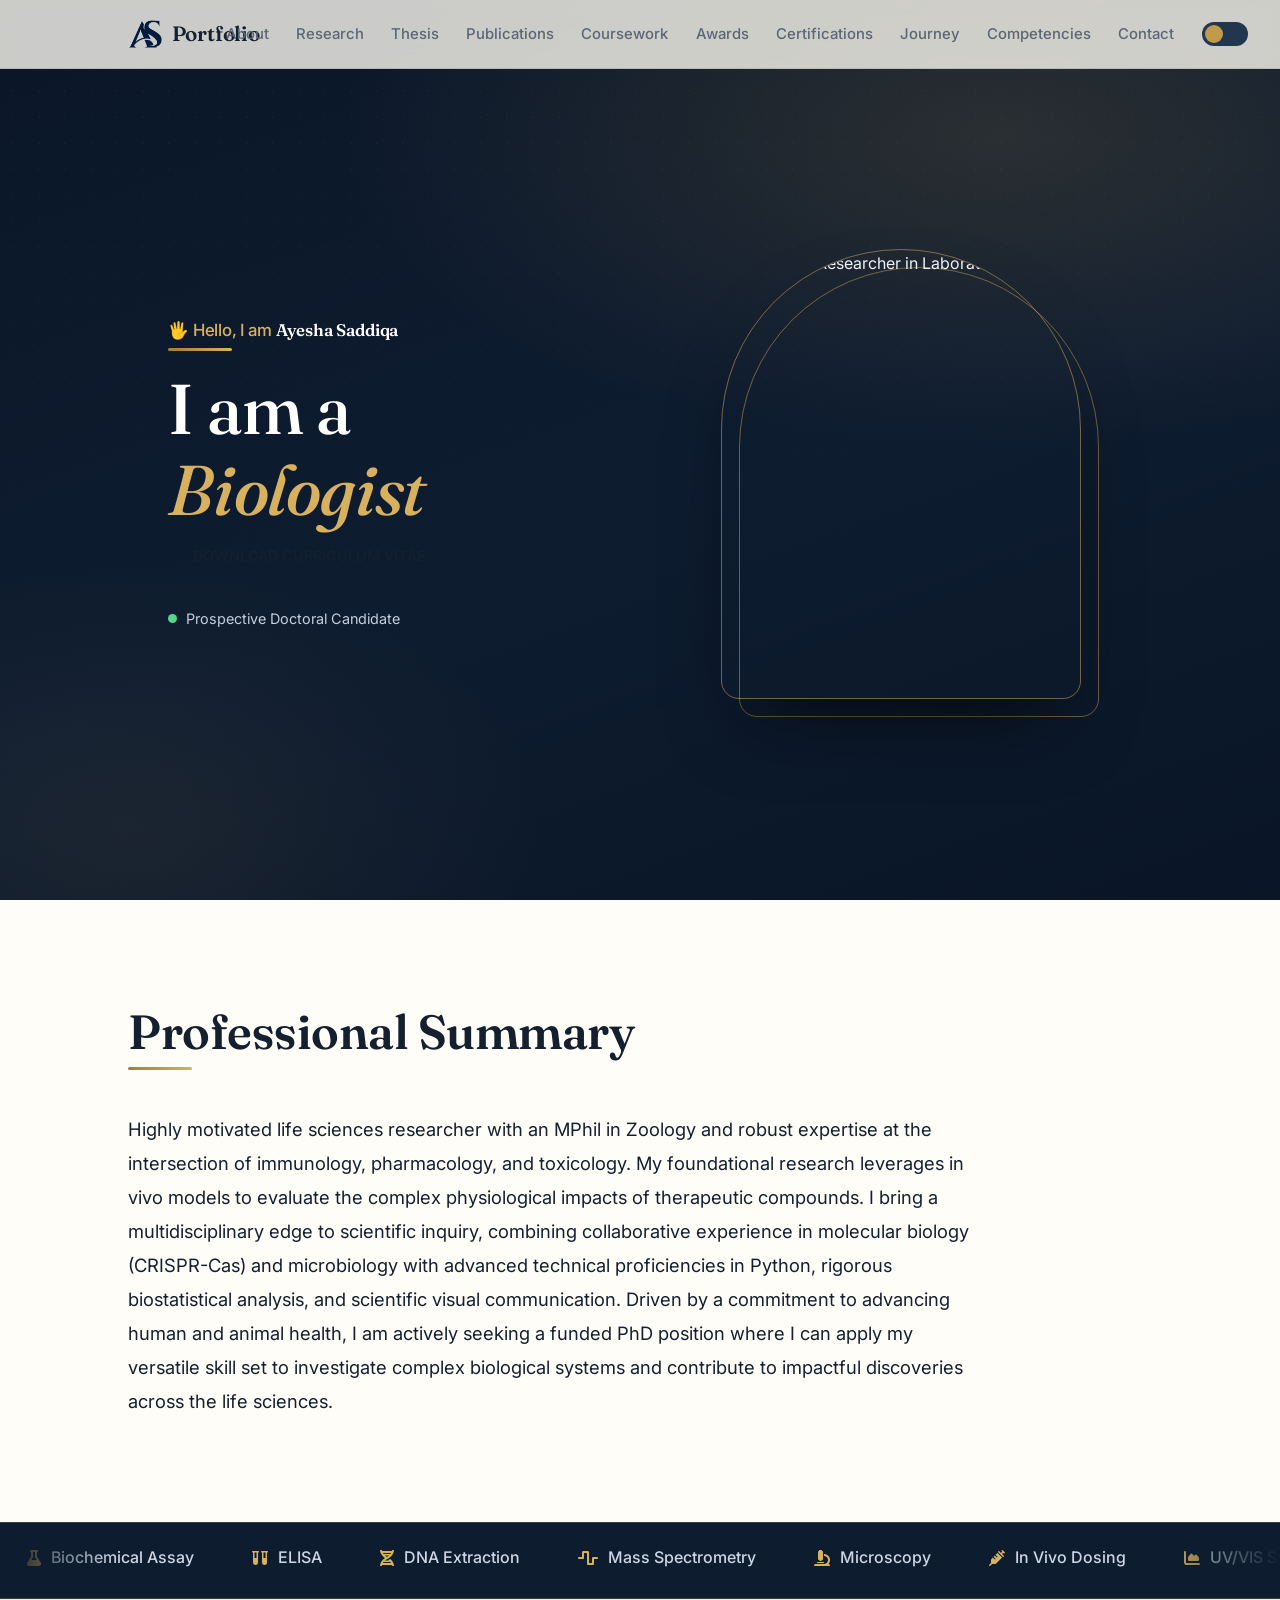
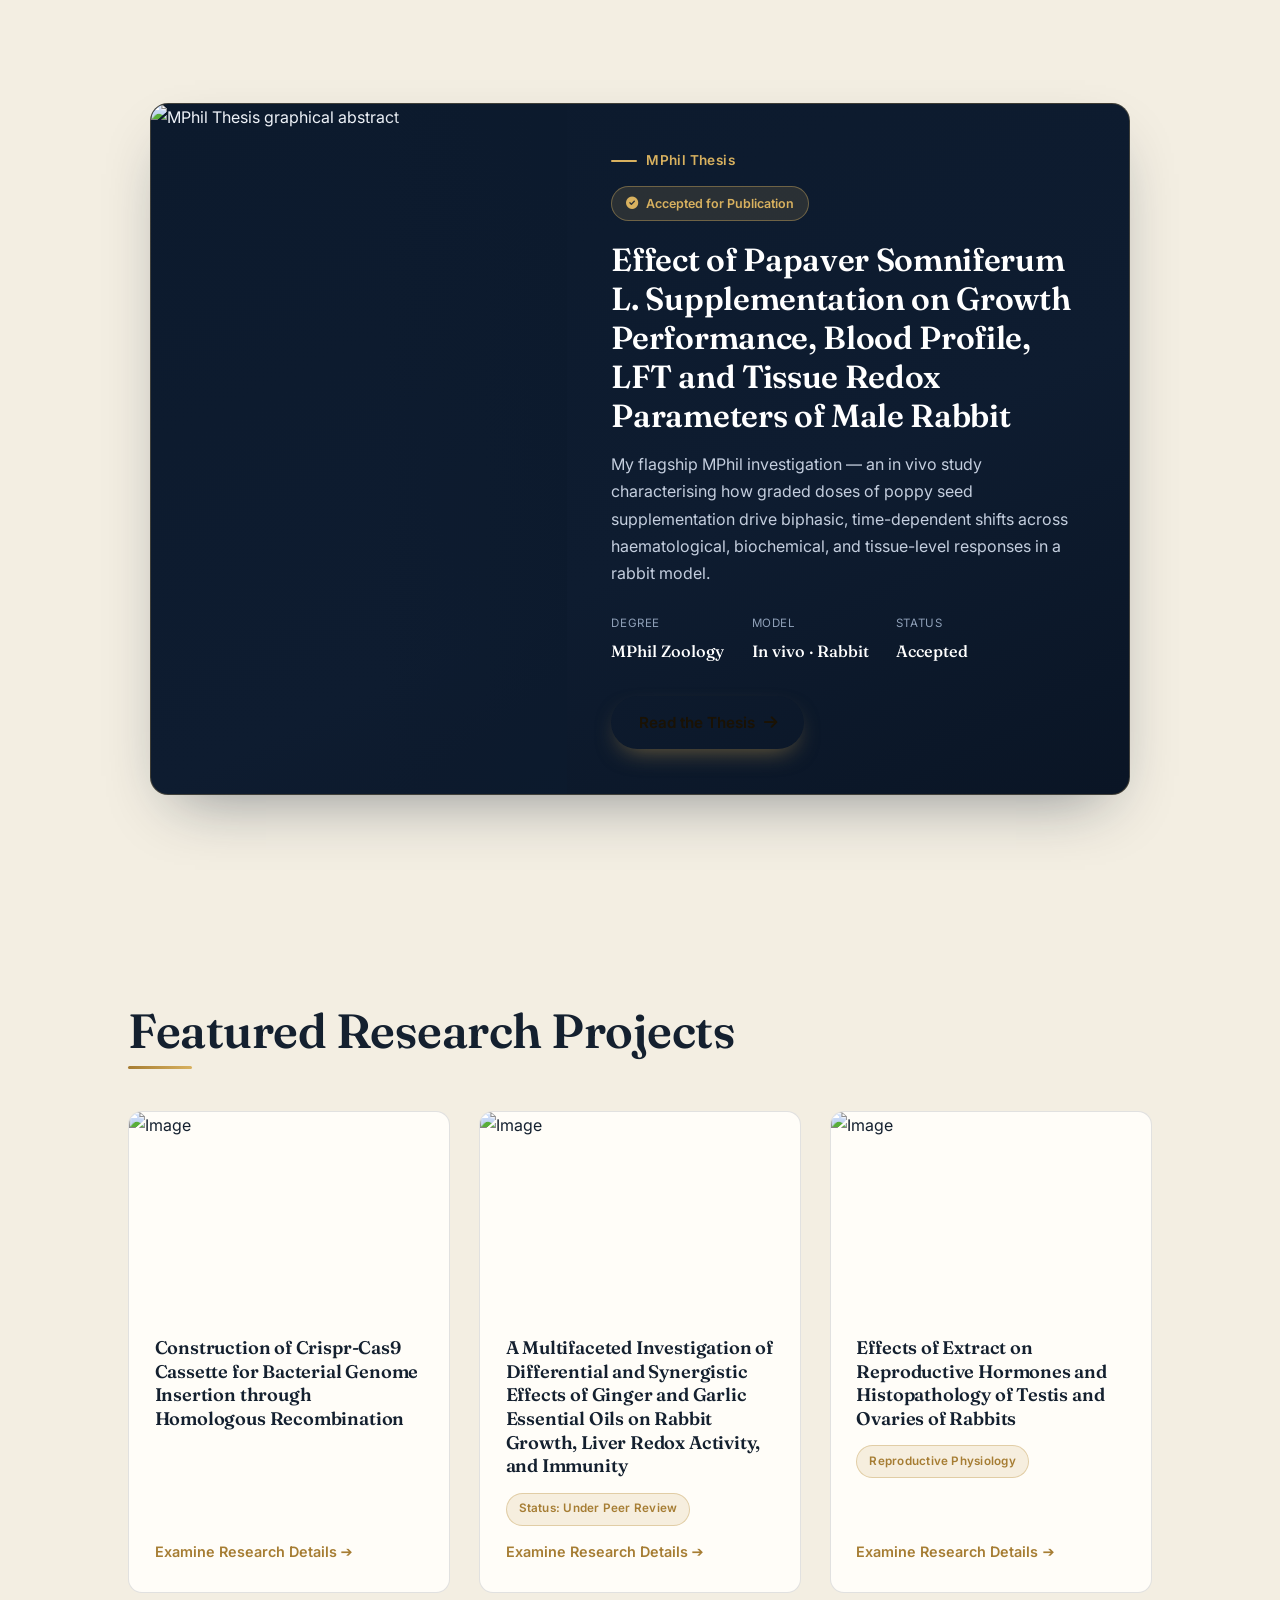
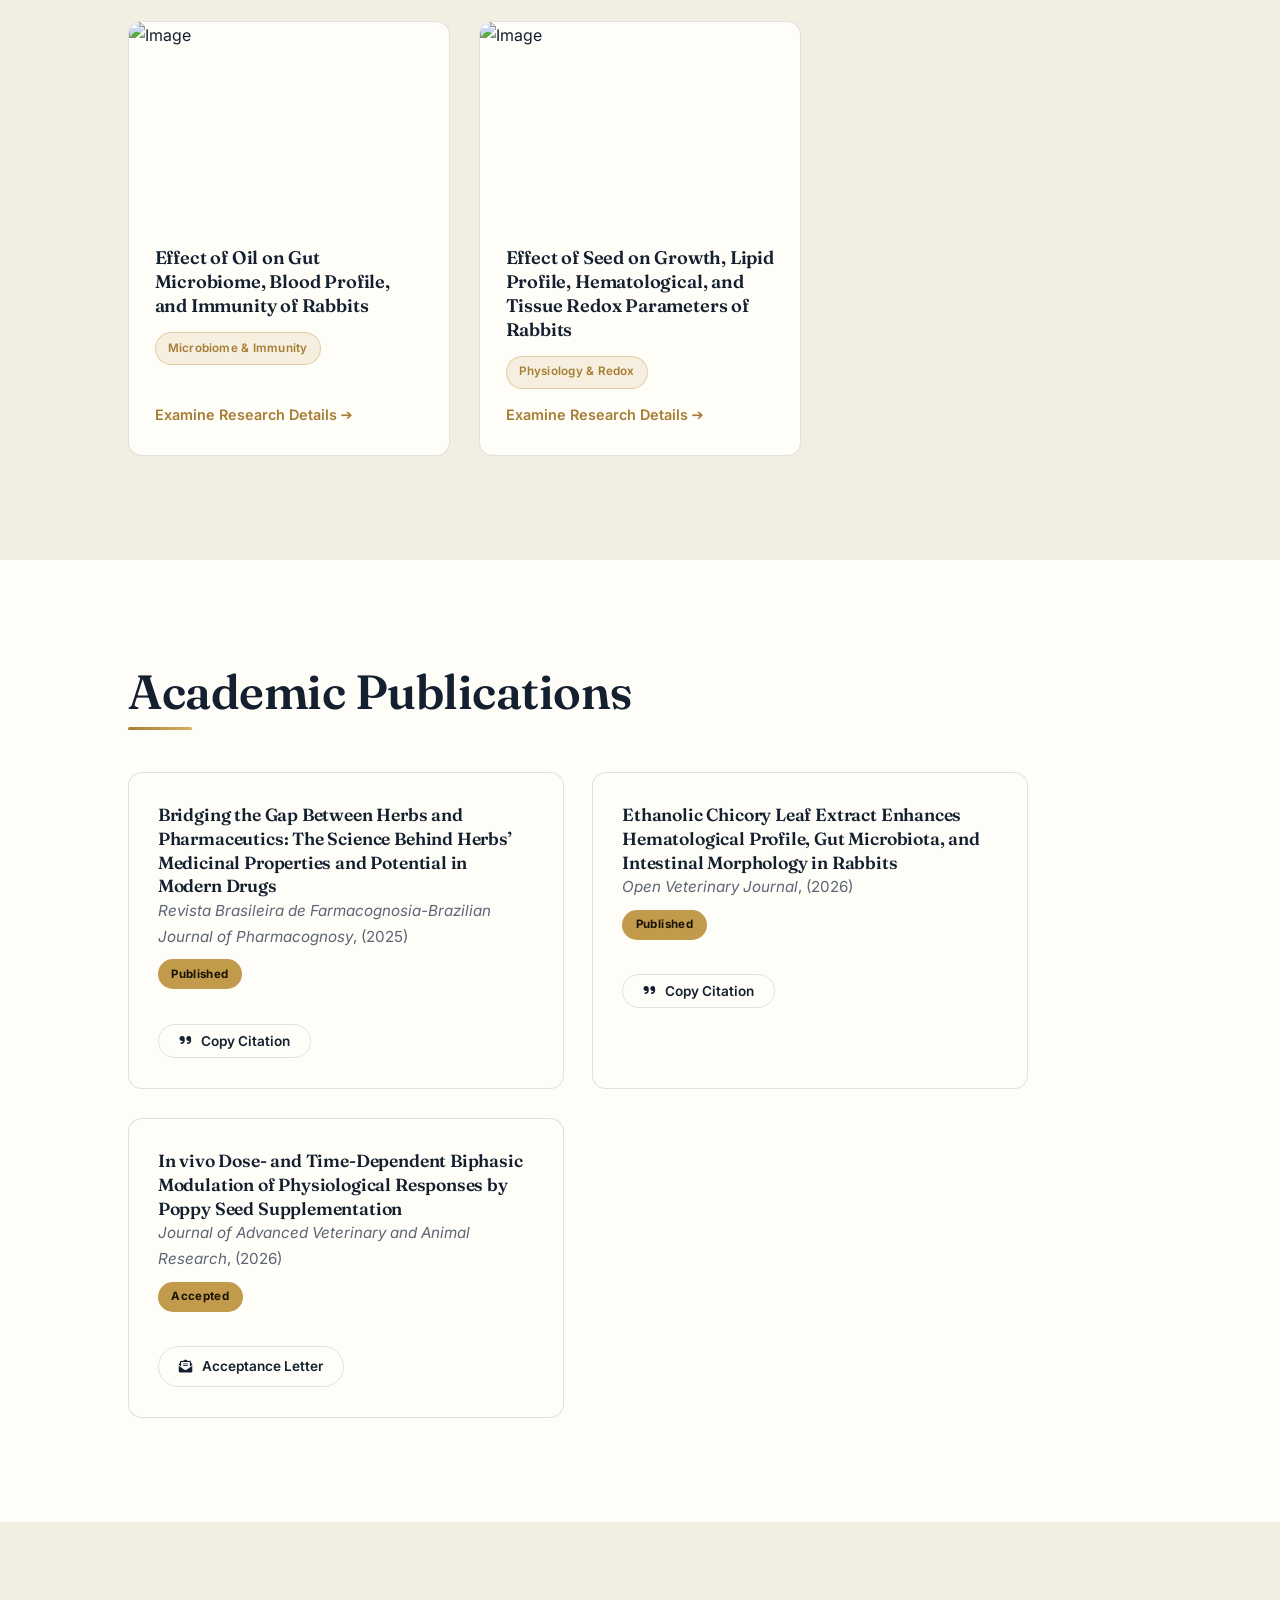
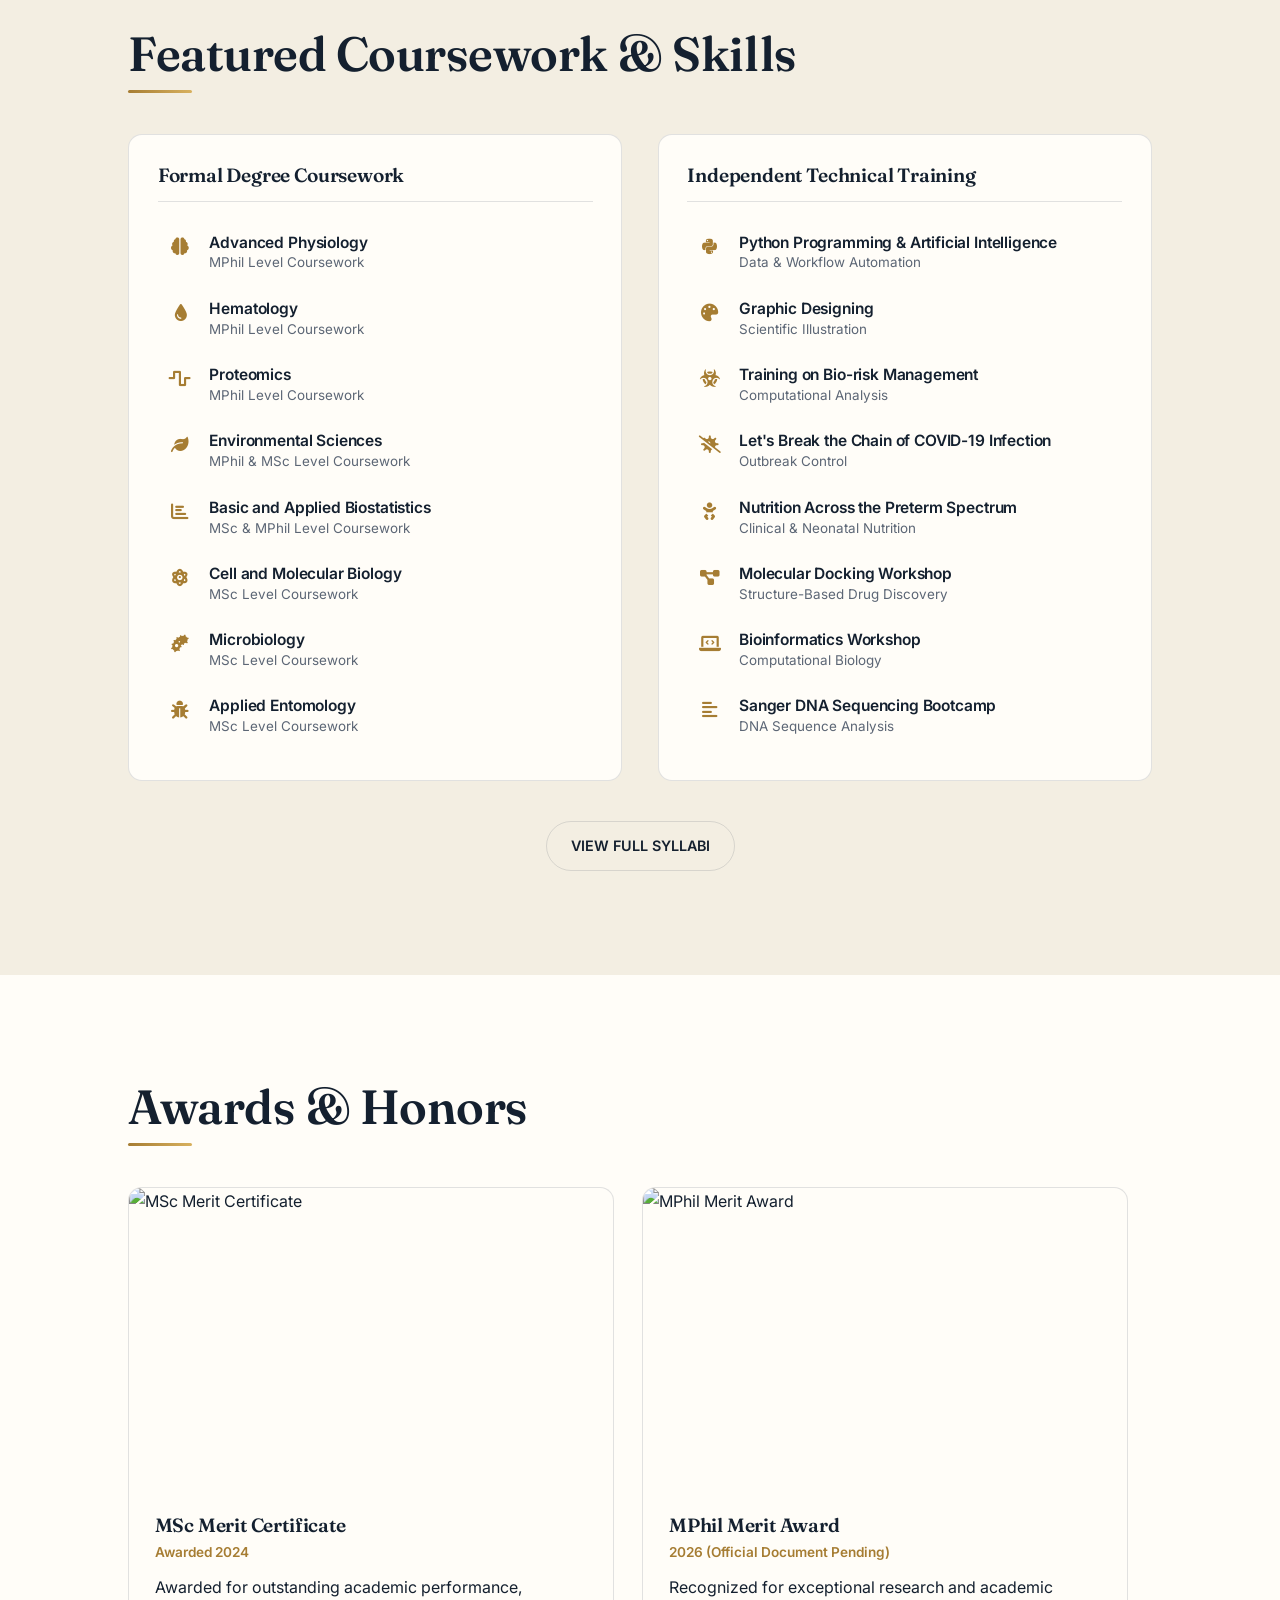
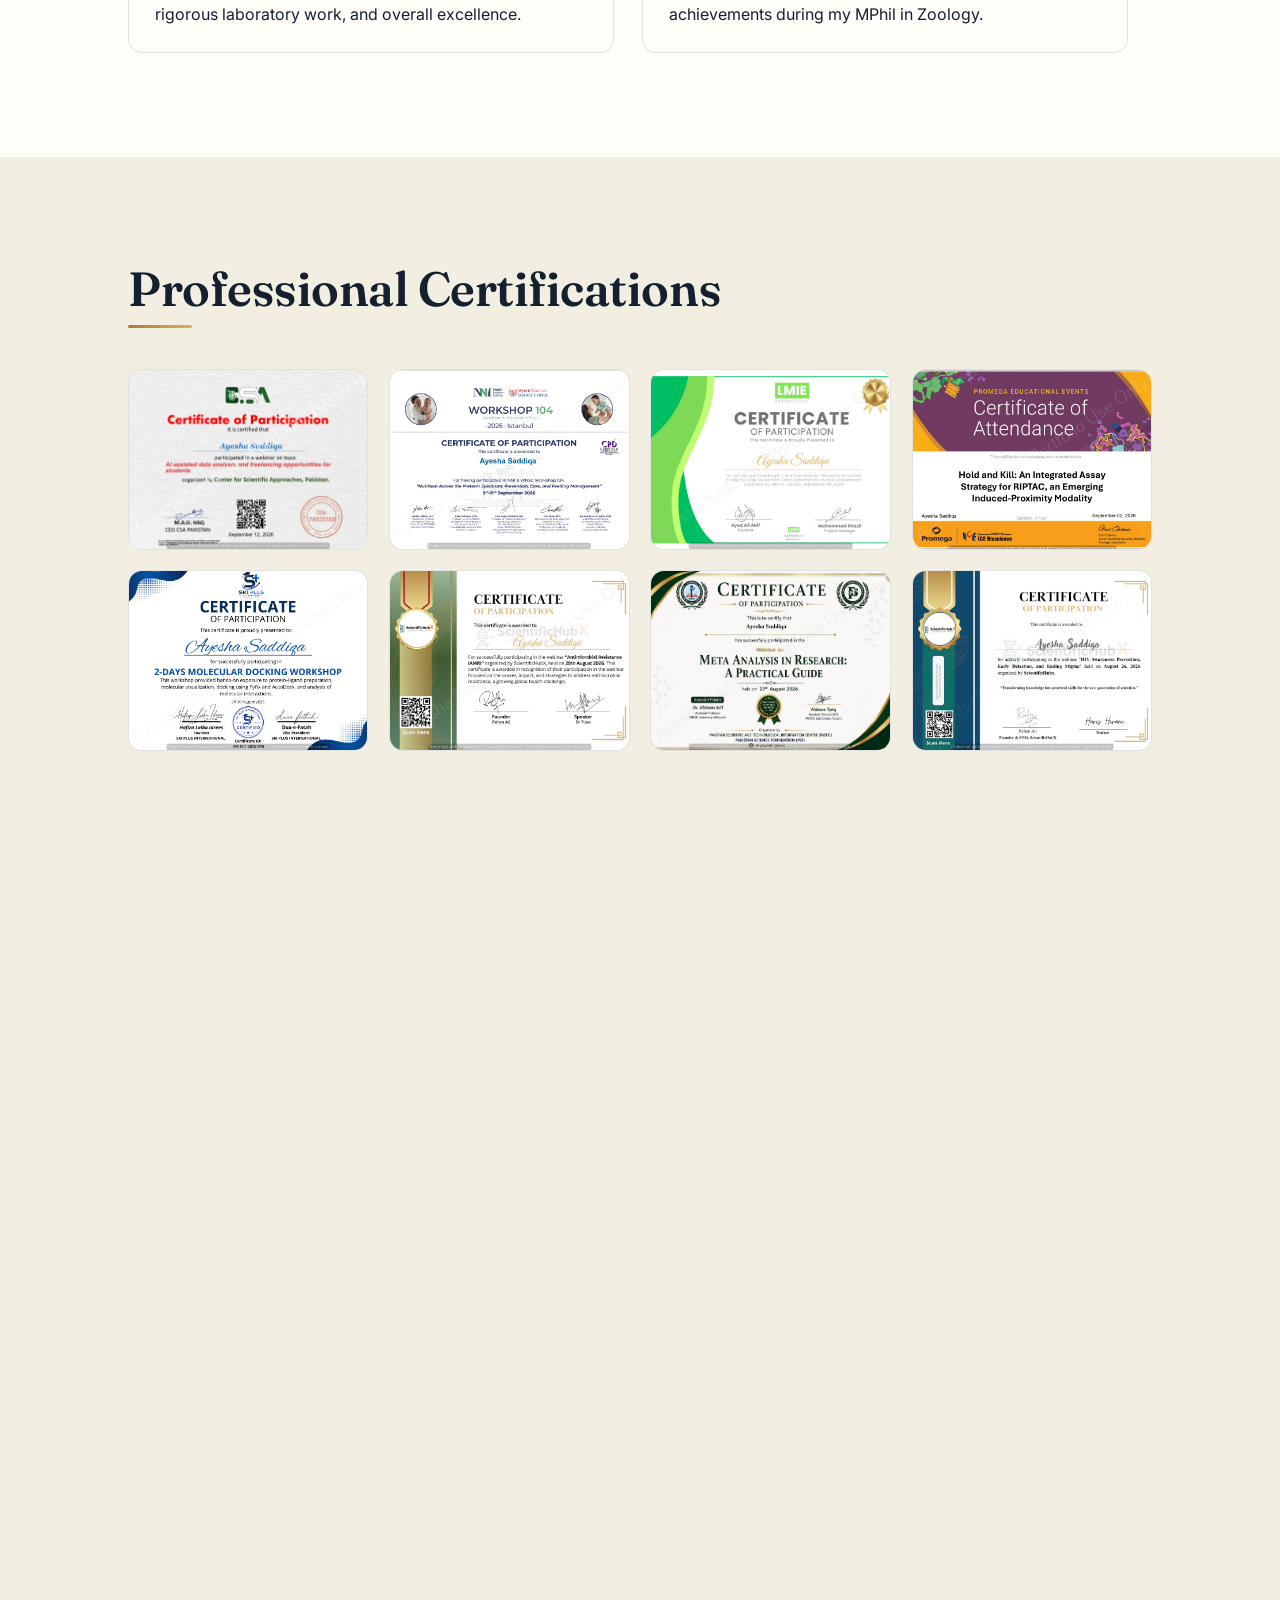
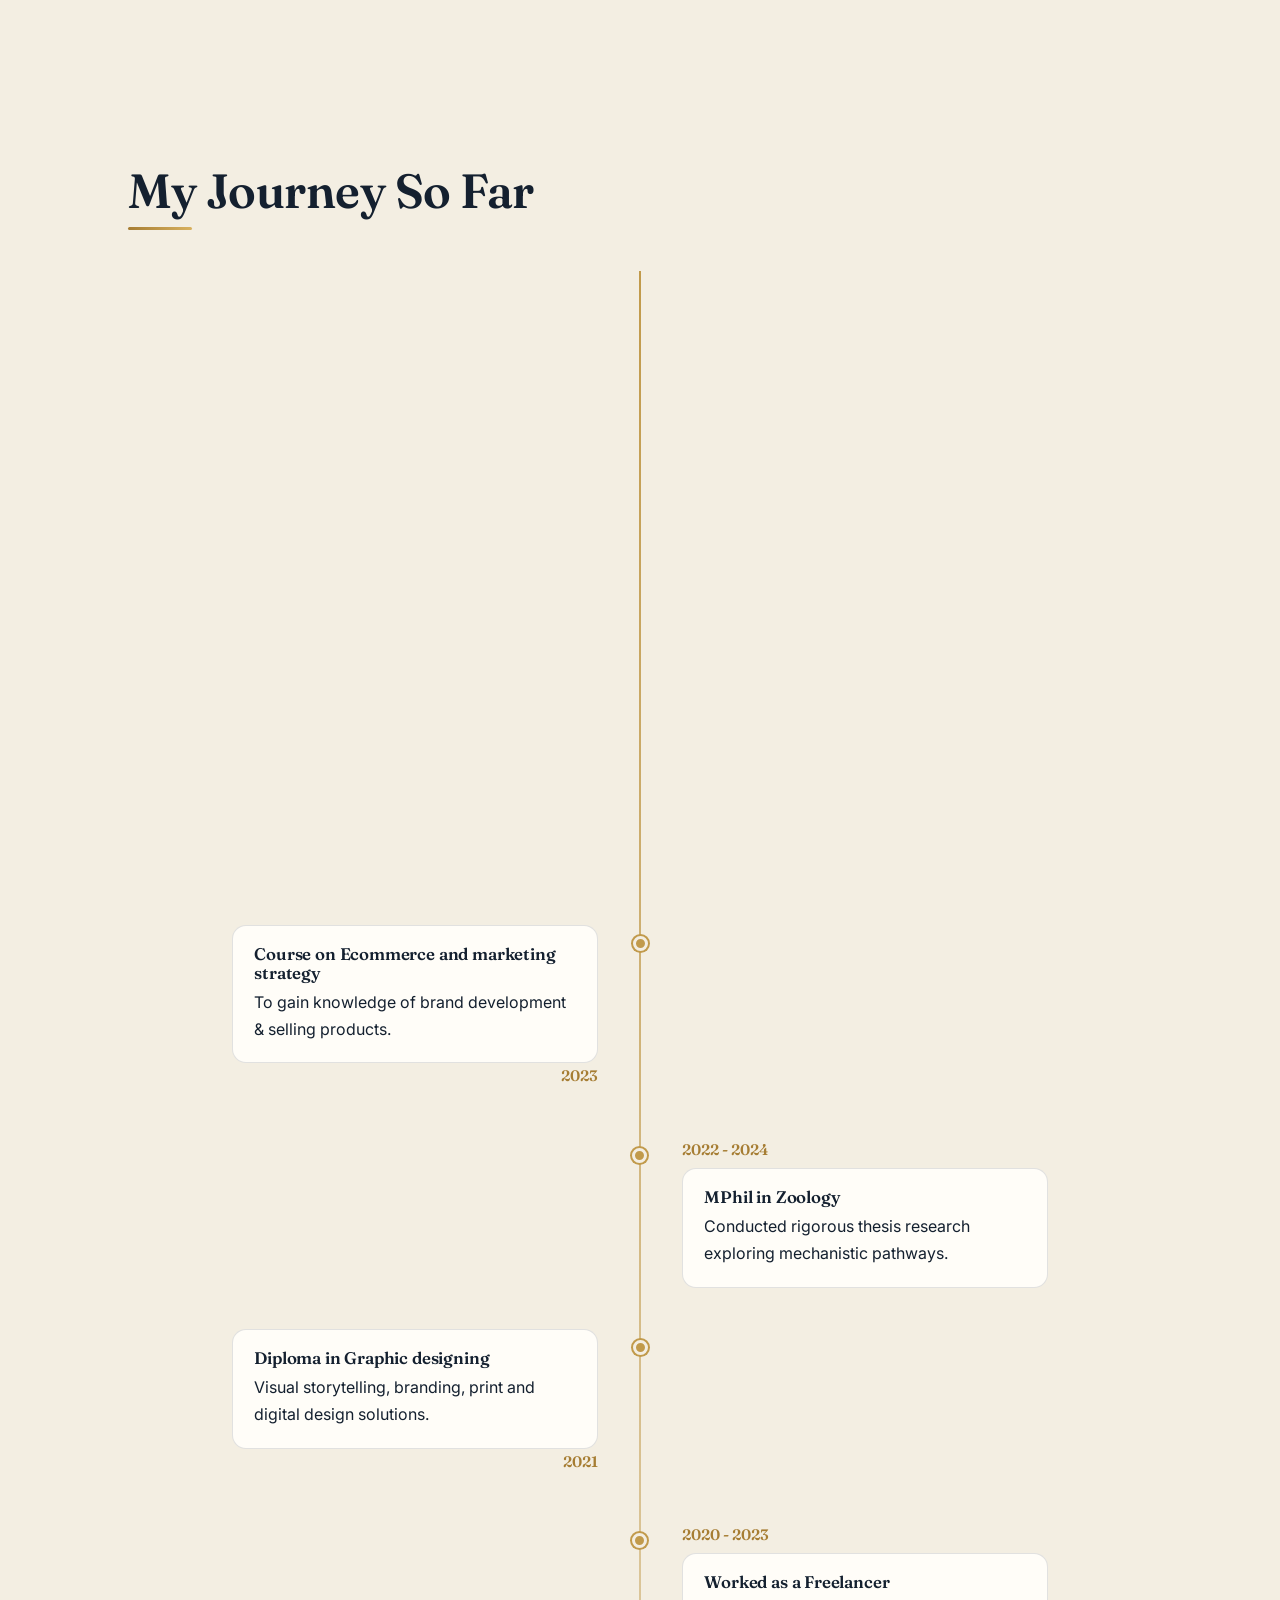
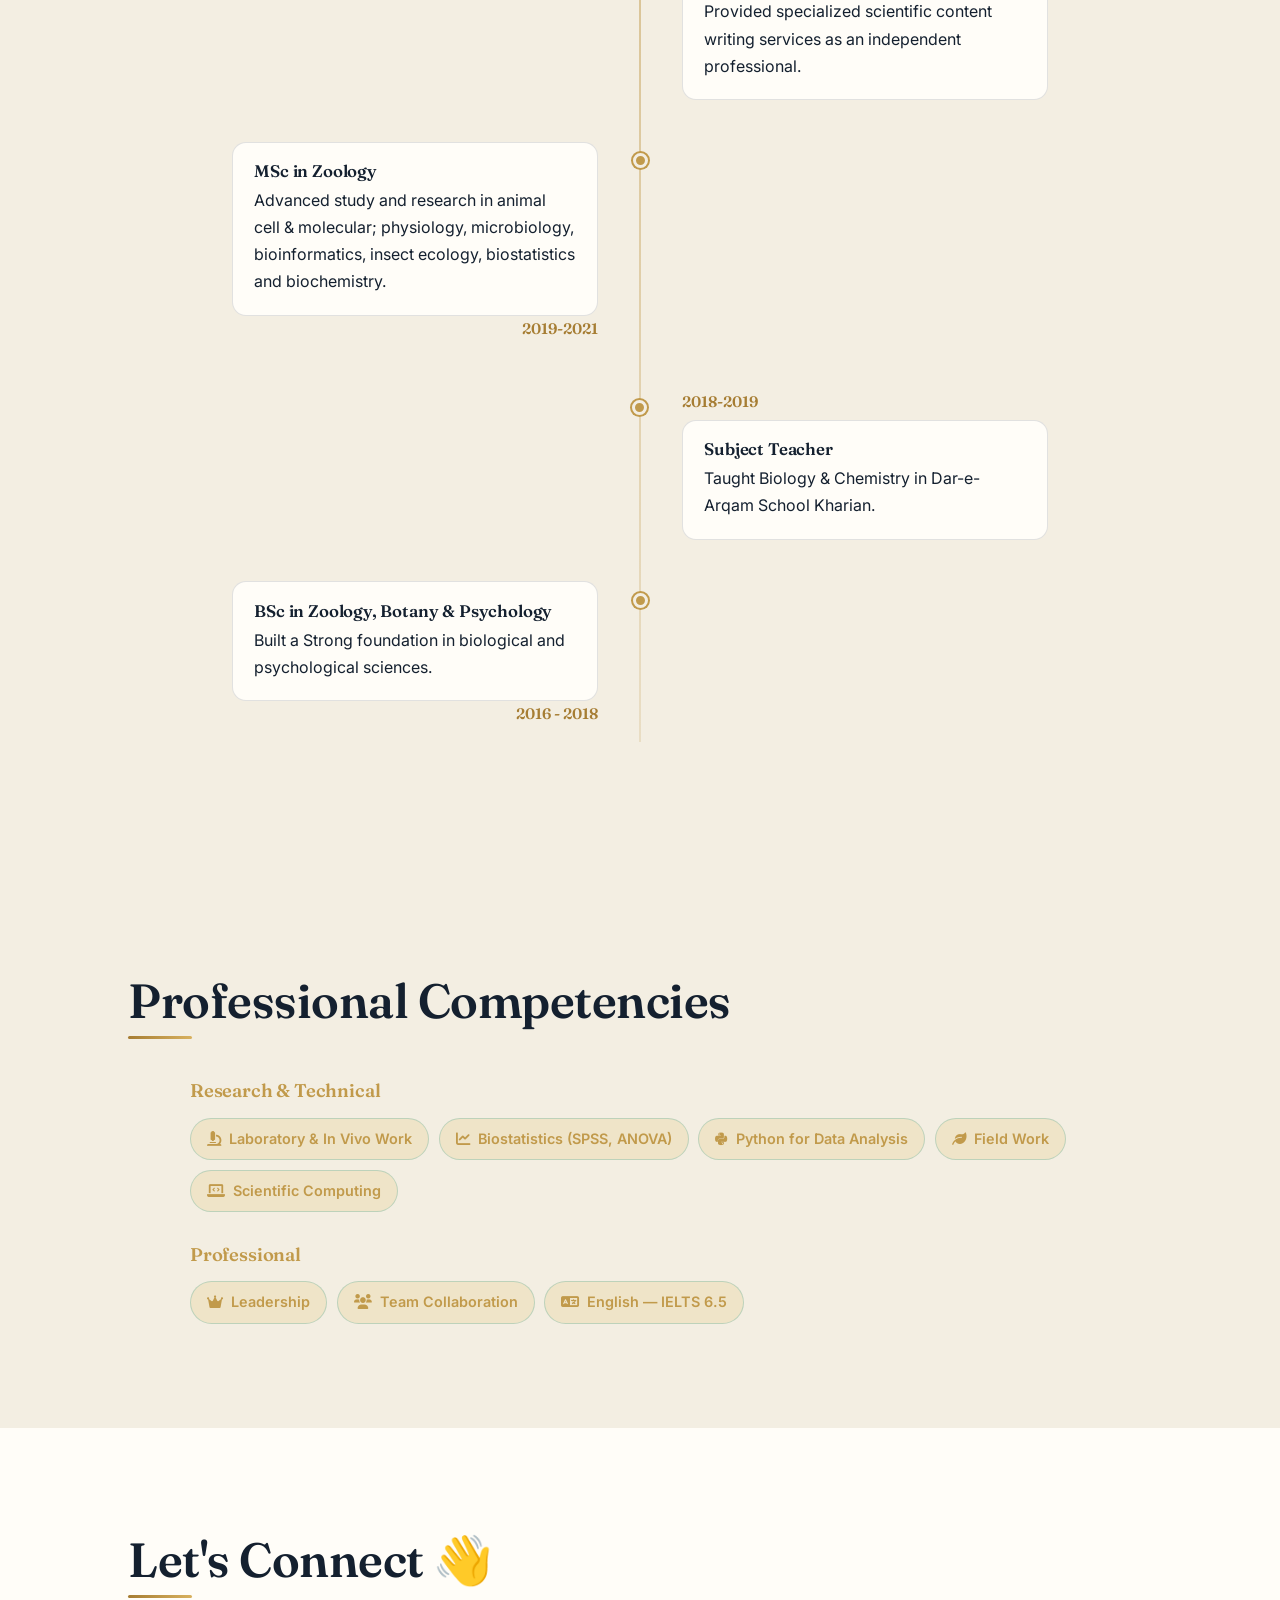
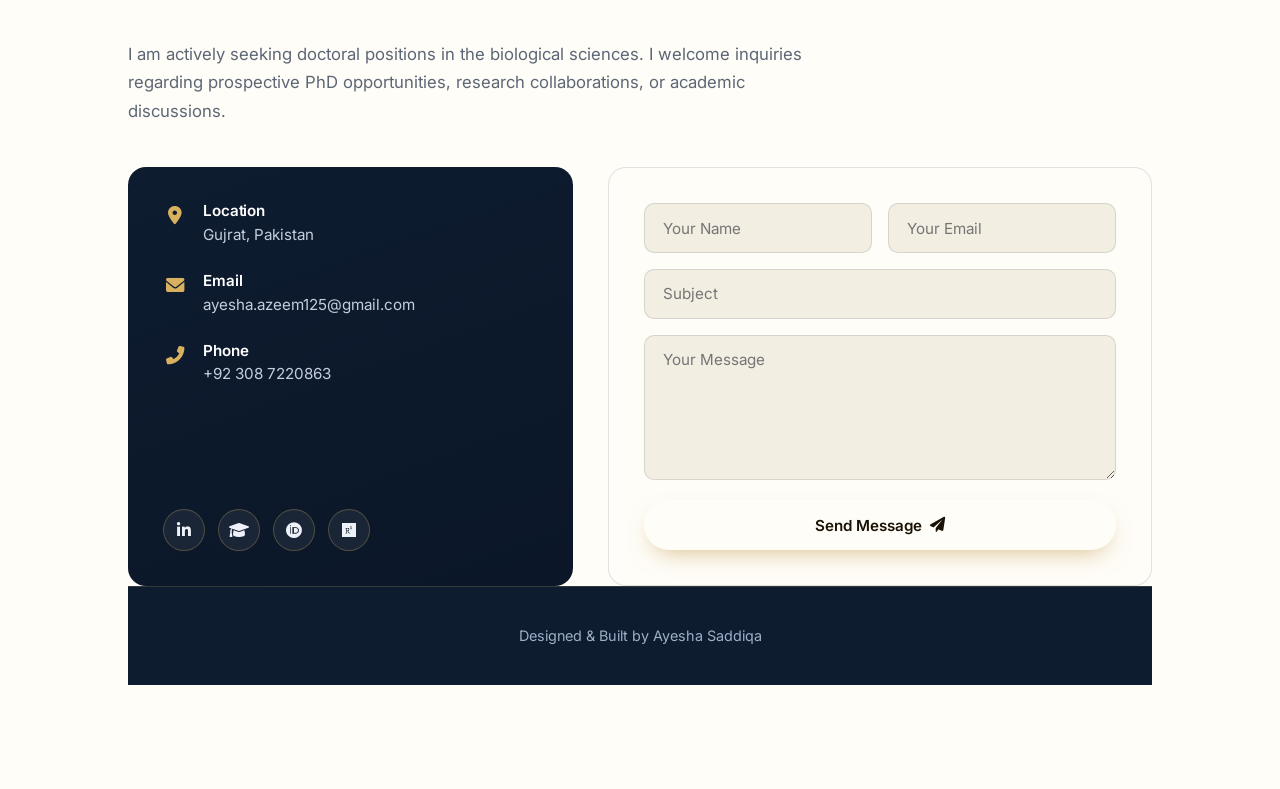
==== commit 38c76766: "Update index.html" ====
--- a/index.html
+++ b/index.html
@@ -300,7 +300,7 @@
                         <span class="status-badge" style="background-color: var(--primary);">Accepted</span>
                     </a>
                     <div style="display:flex; gap:10px; flex-wrap:wrap; margin-top:20px;">
-                        <a href="acceptance-letter.pdf" class="btn-outline" target="_blank" rel="noopener noreferrer" style="padding:8px 20px; font-size:0.85rem;"><i class="fas fa-envelope-open-text"></i> Acceptance Letter</a>
+                        <a href="JAVAR-2026-01-021 Acceptance plus invoice.pdf" class="btn-outline" target="_blank" rel="noopener noreferrer" style="padding:8px 20px; font-size:0.85rem;"><i class="fas fa-envelope-open-text"></i> Acceptance Letter</a>
                     </div>
                 </article>
 
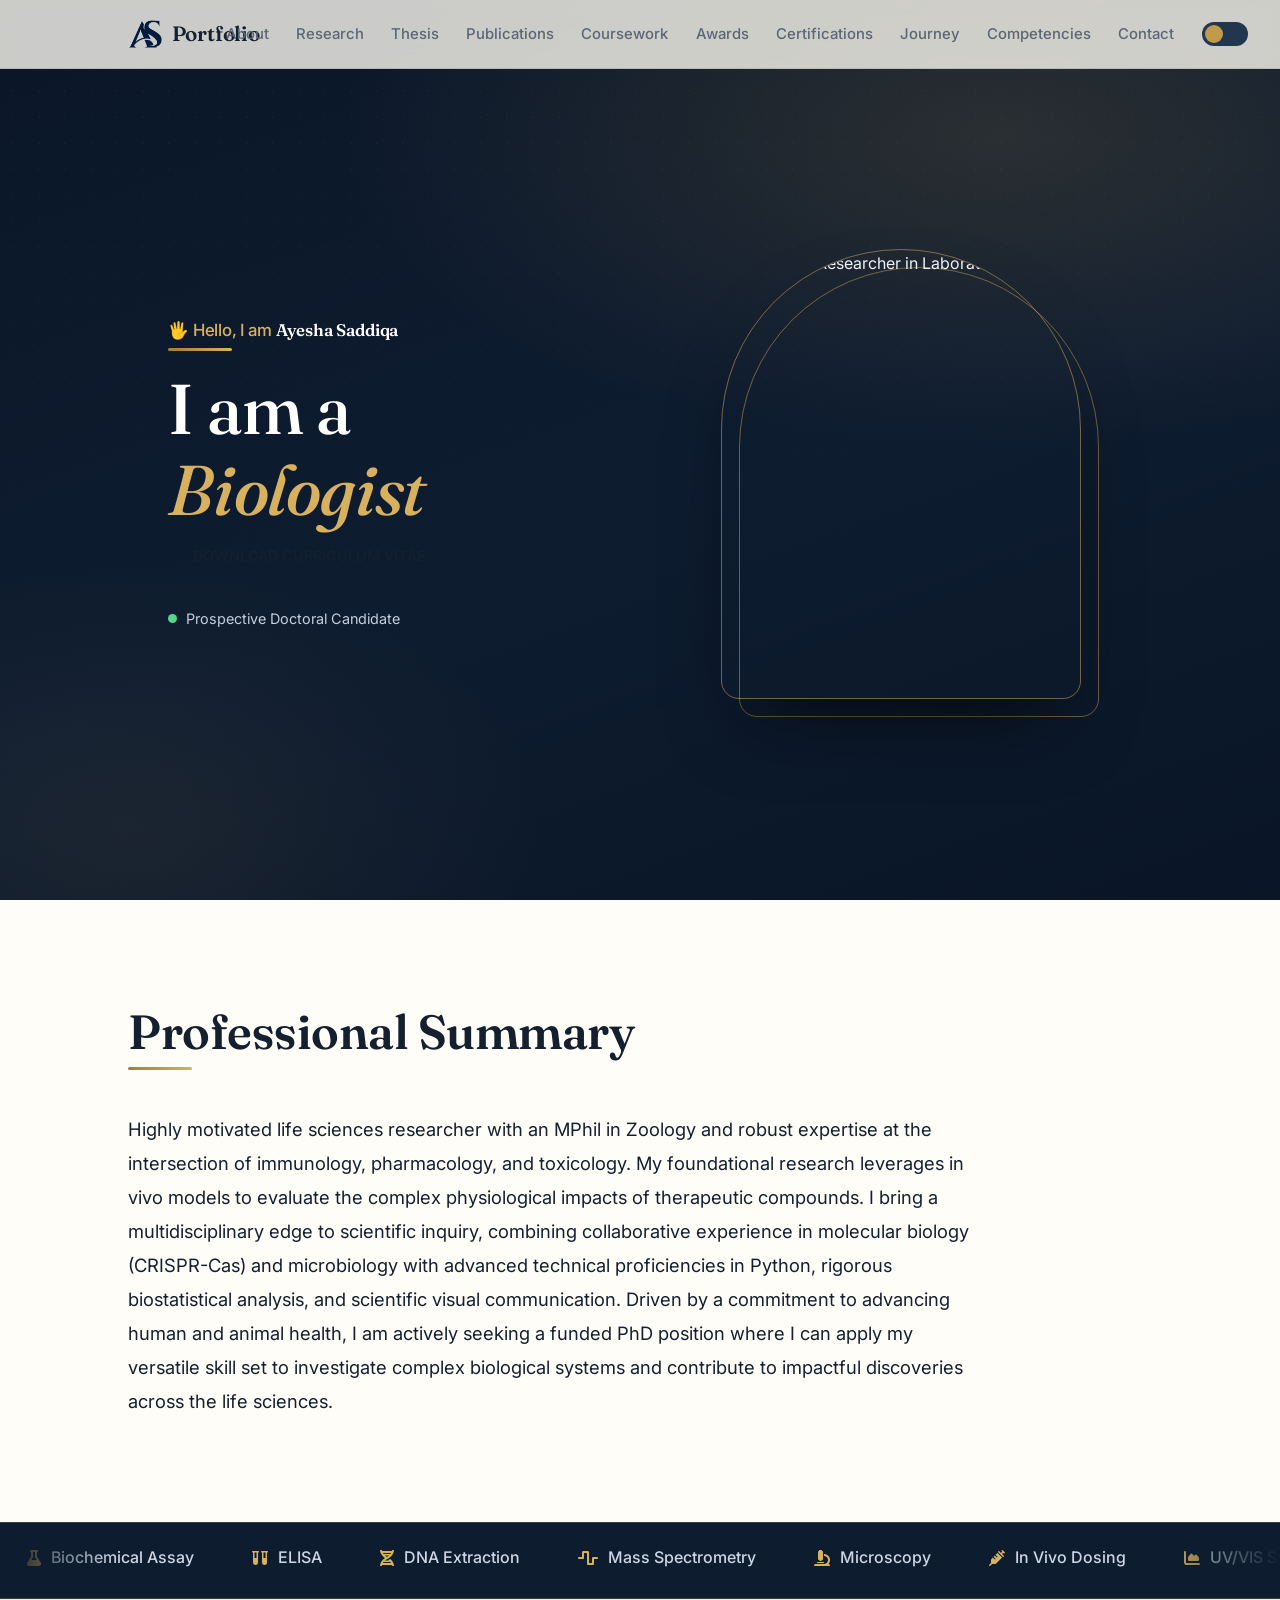
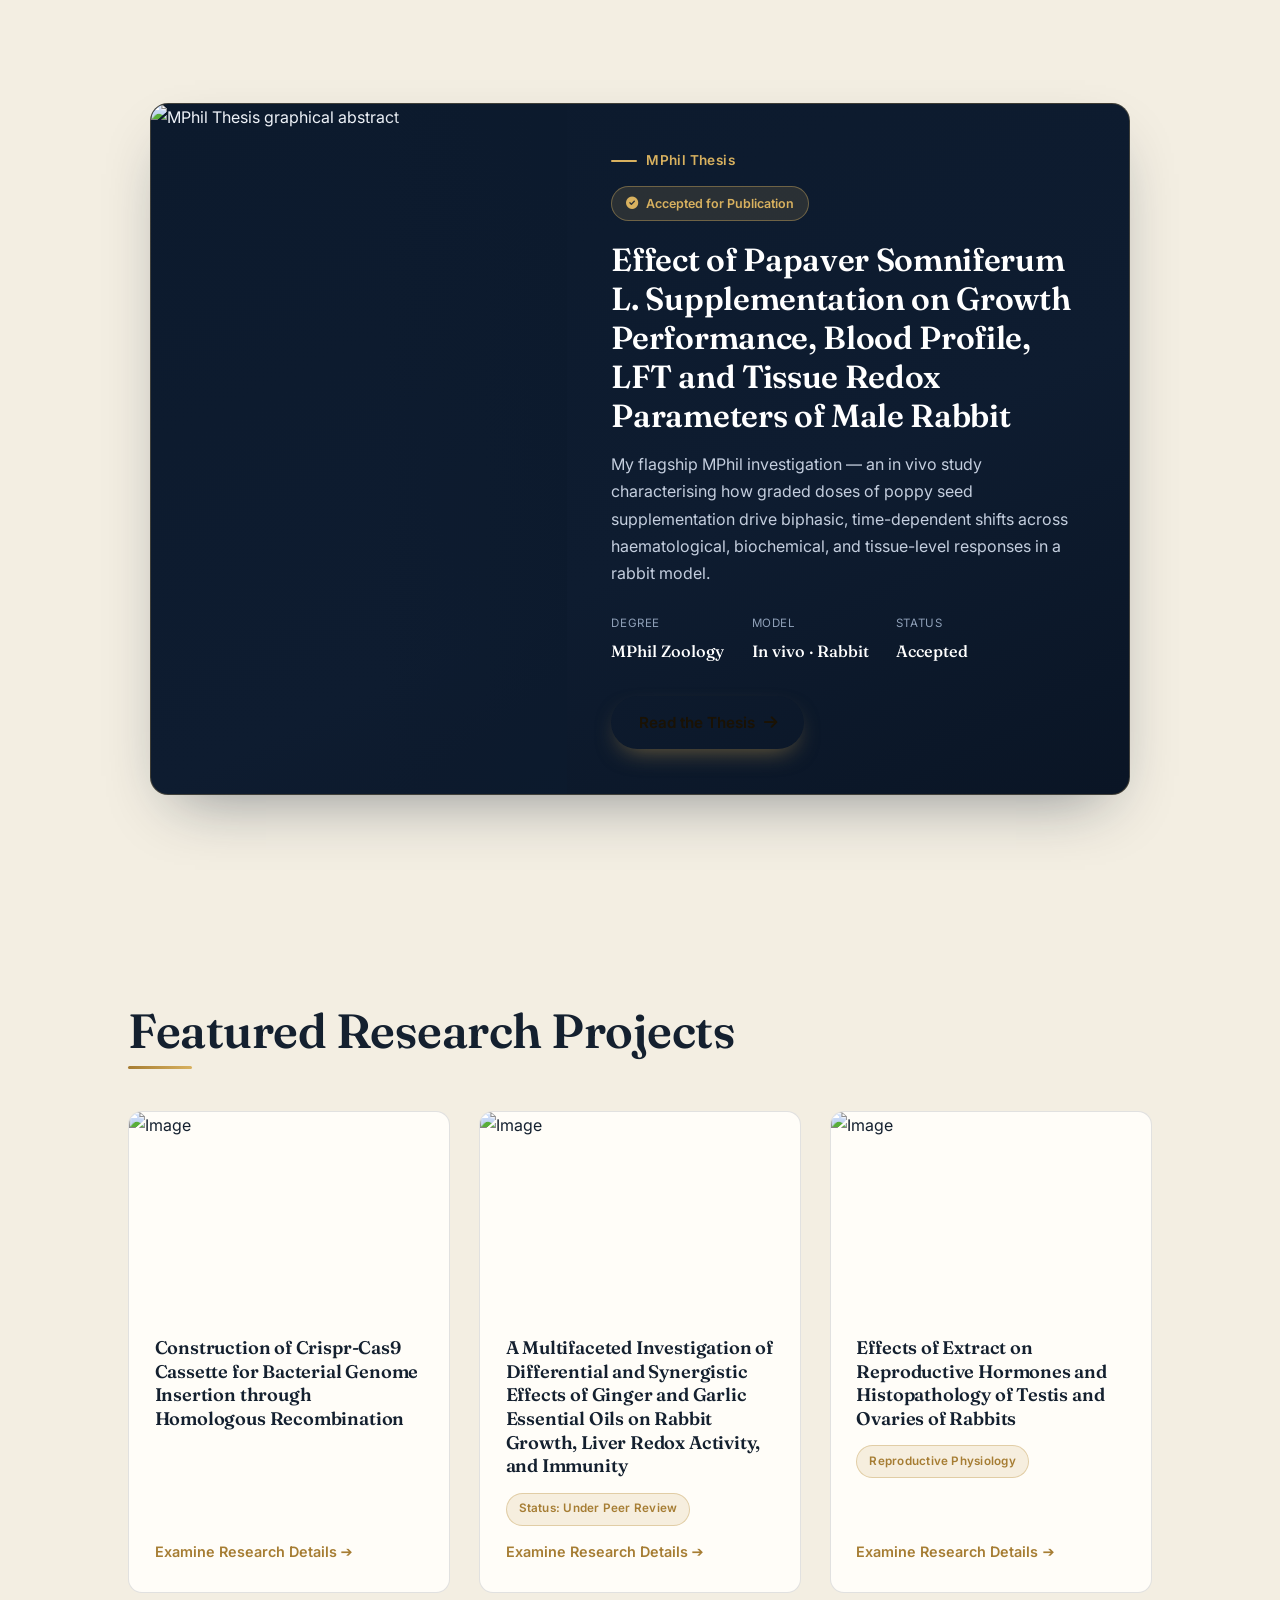
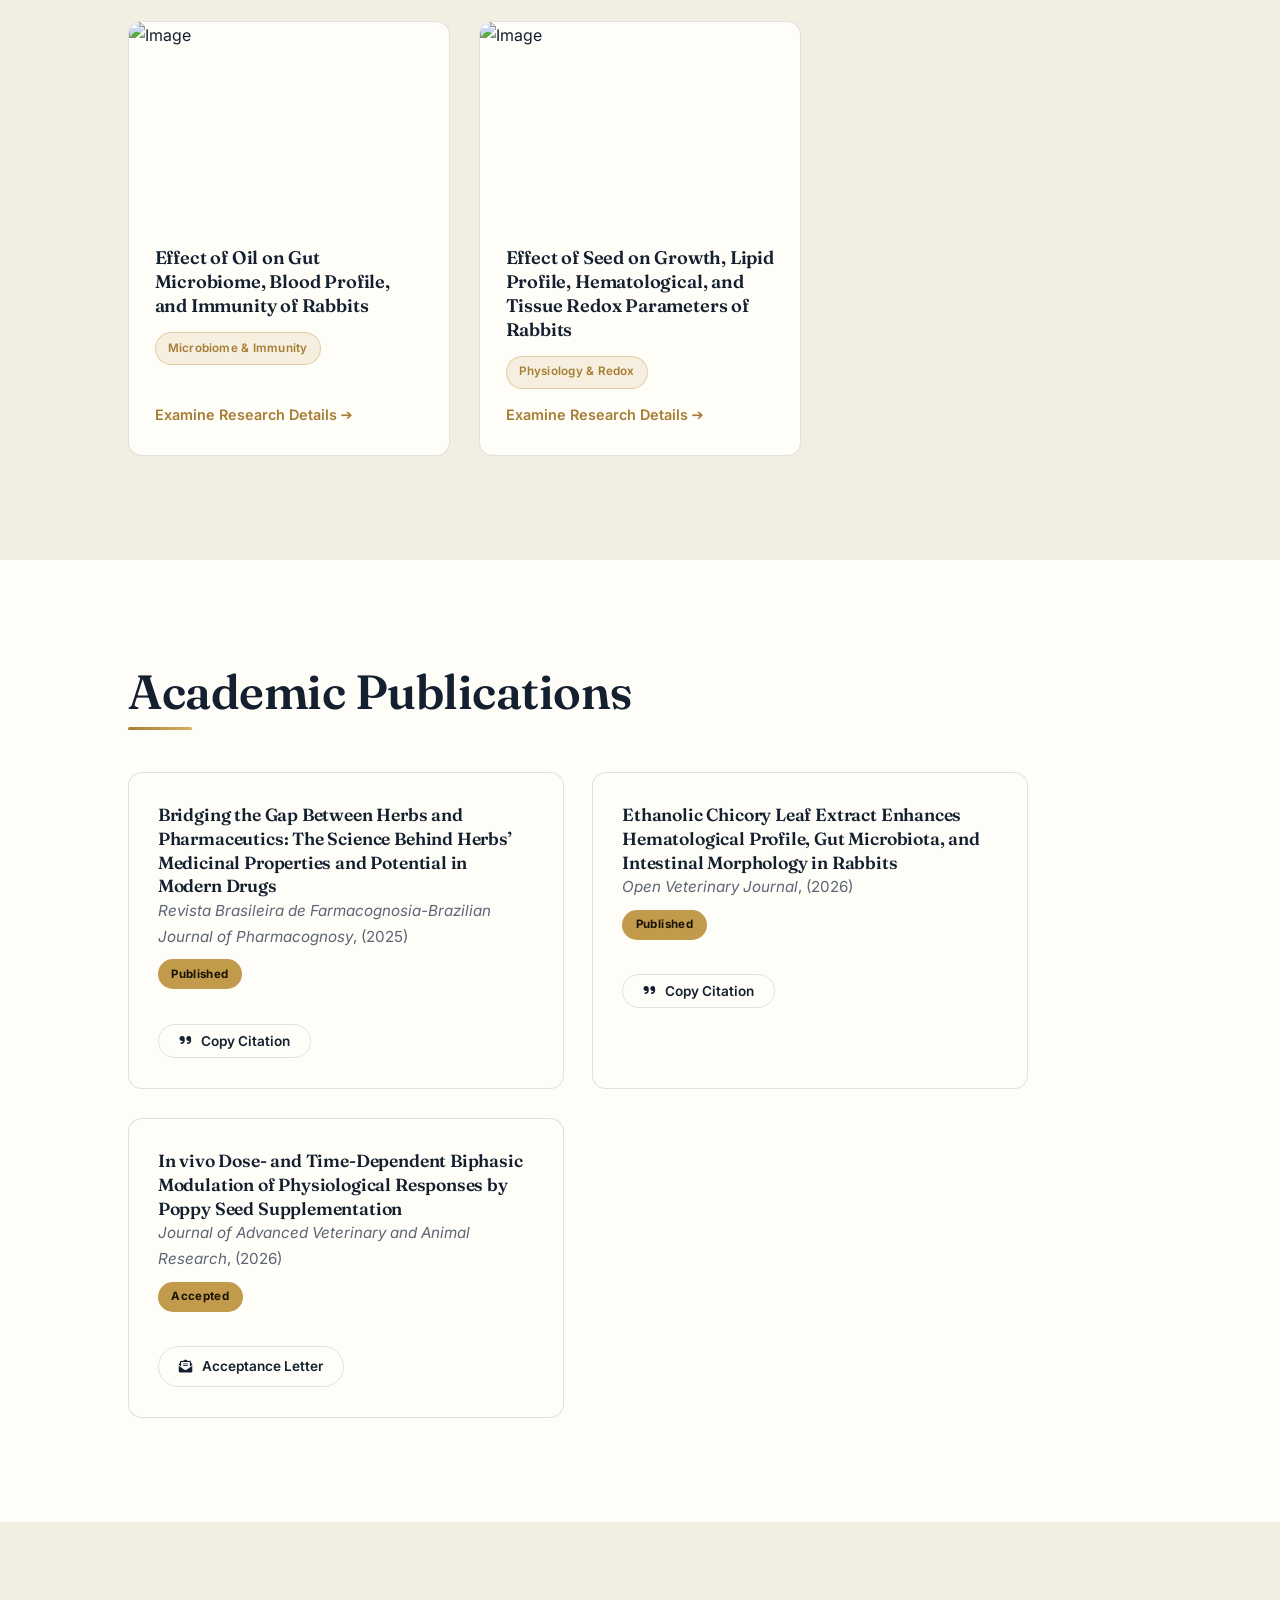
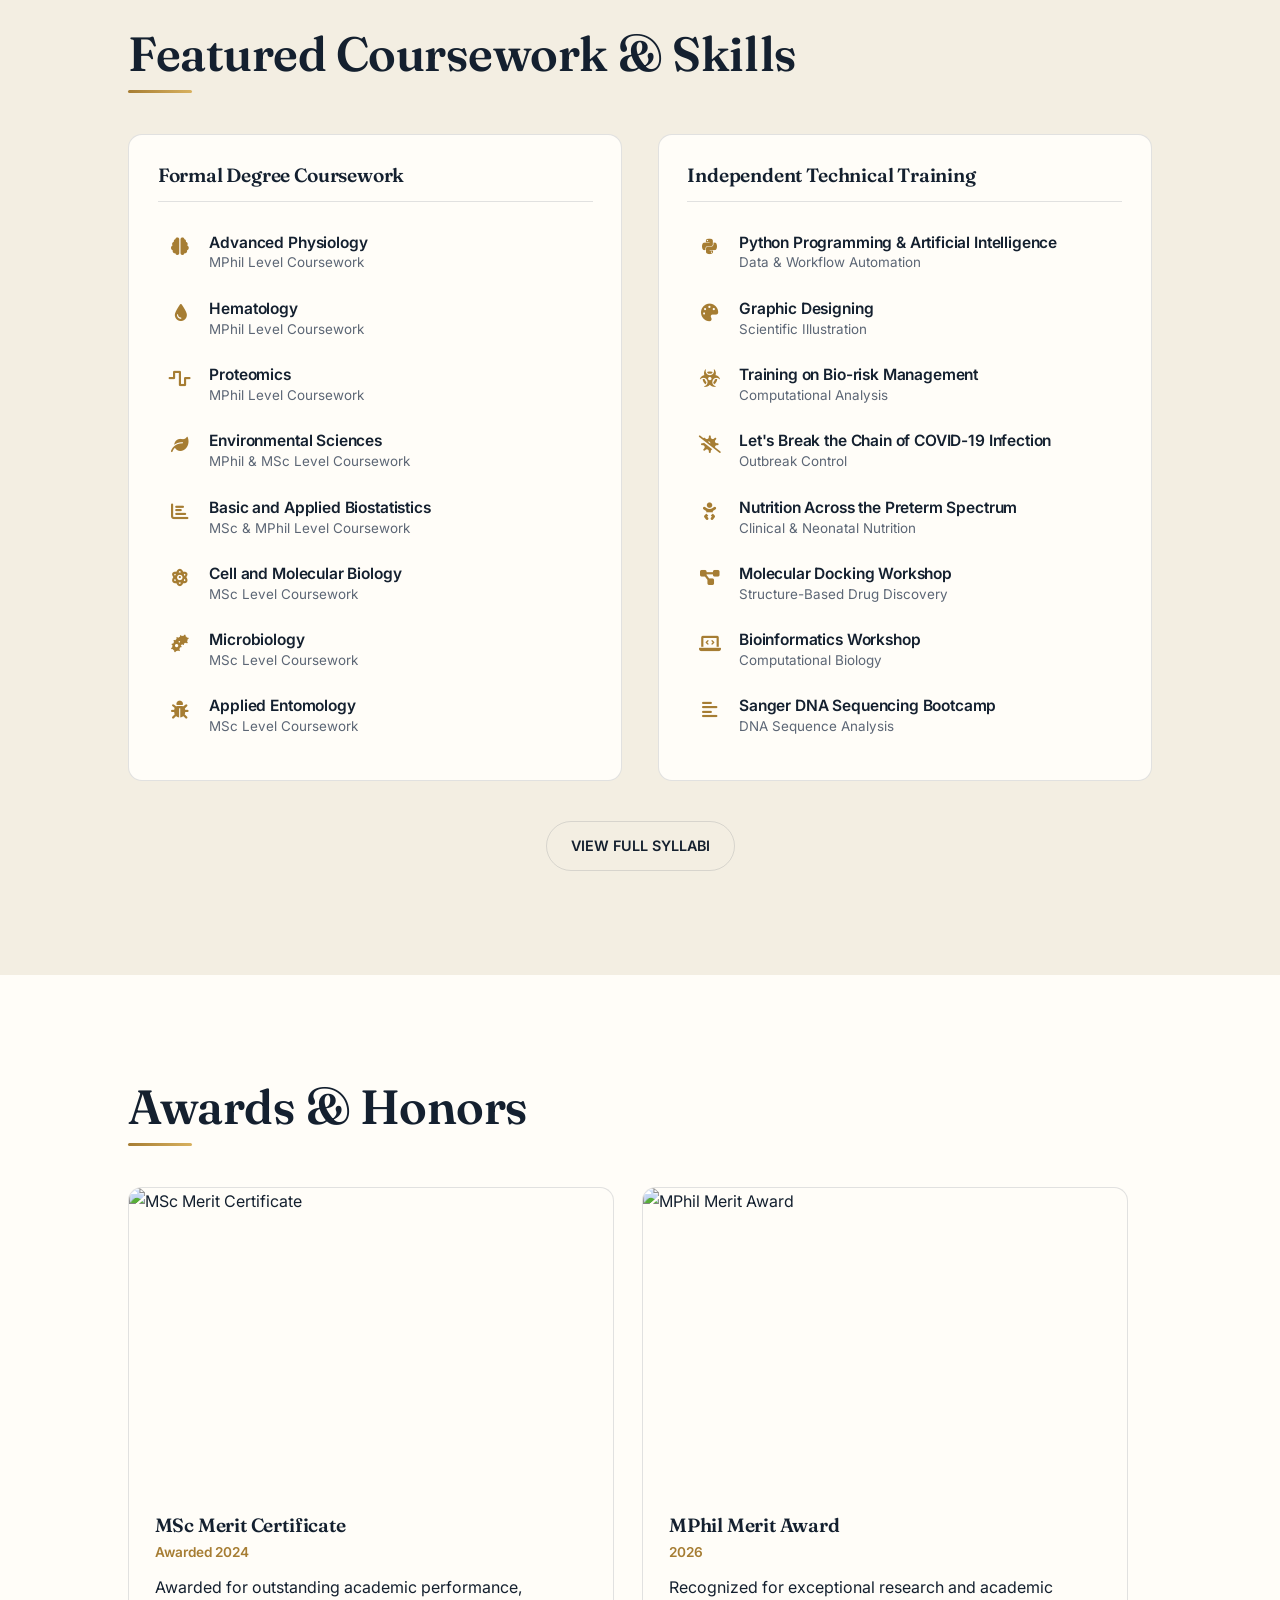
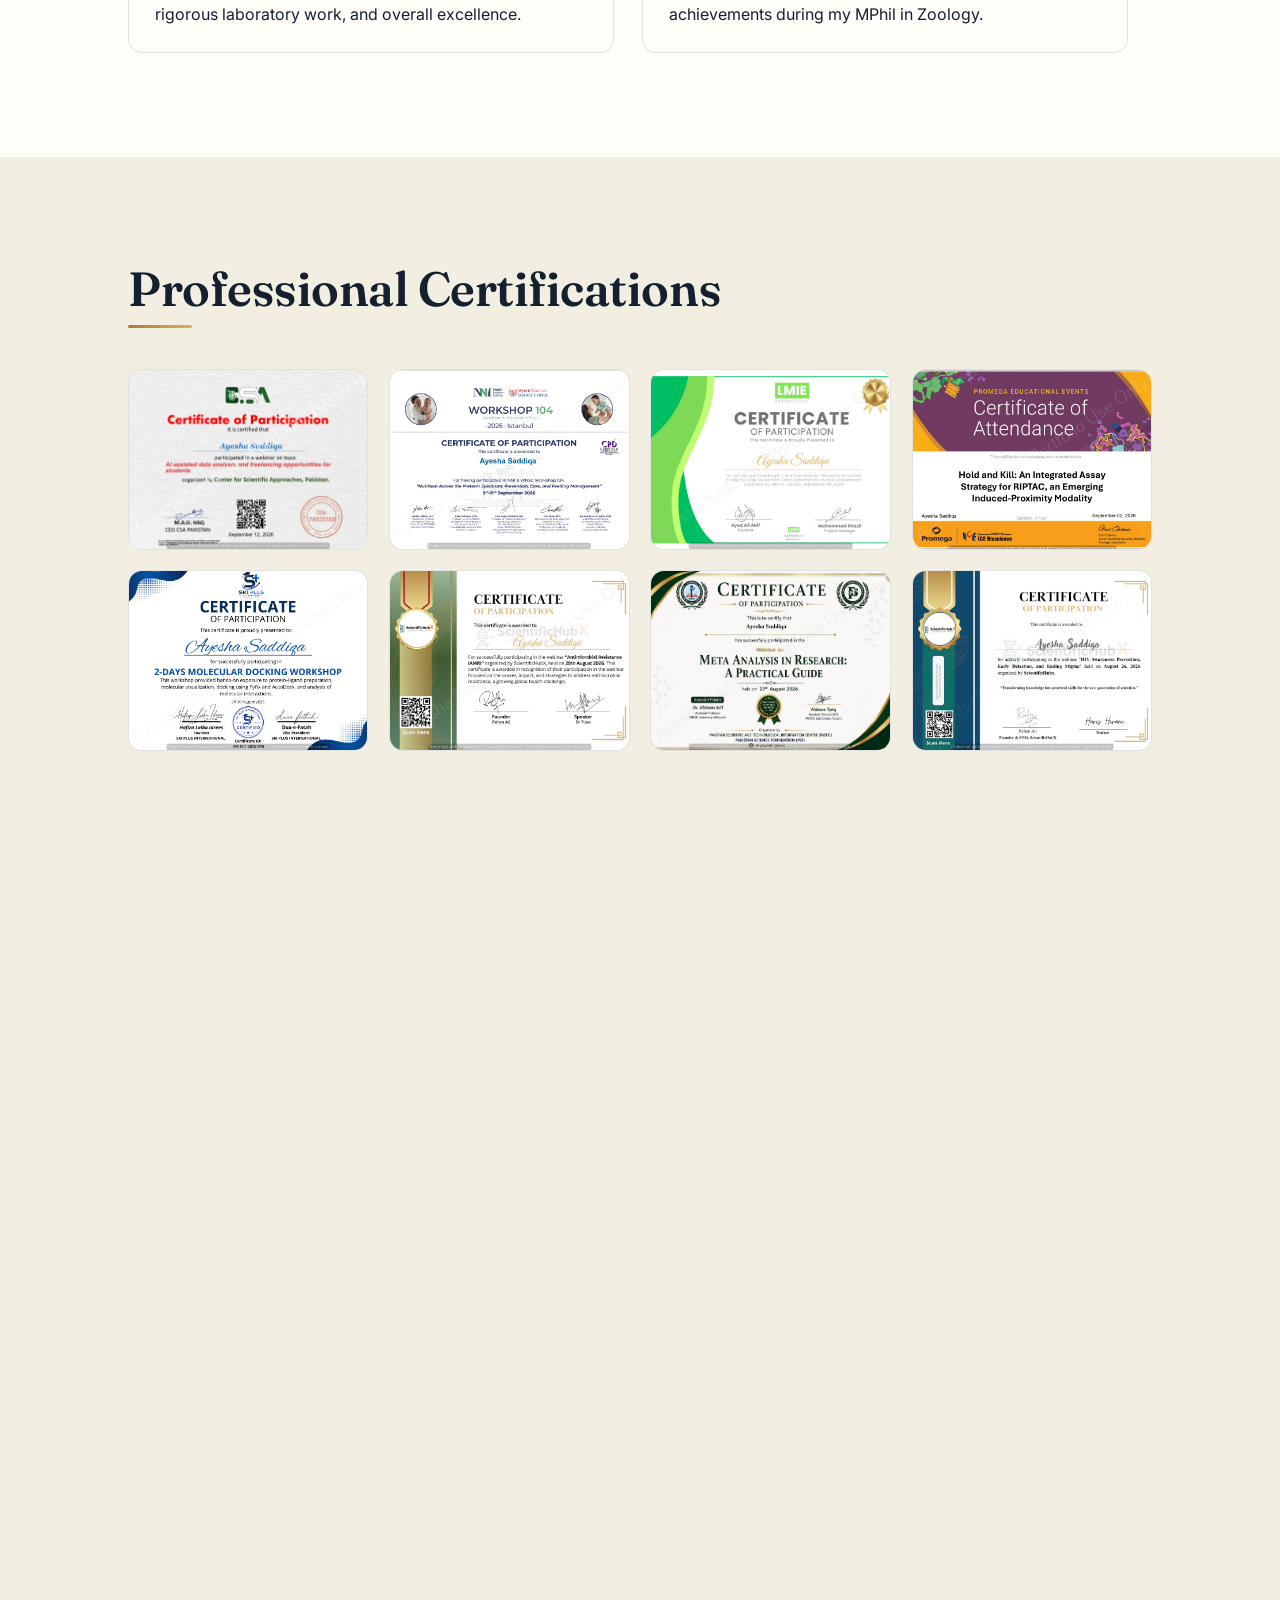
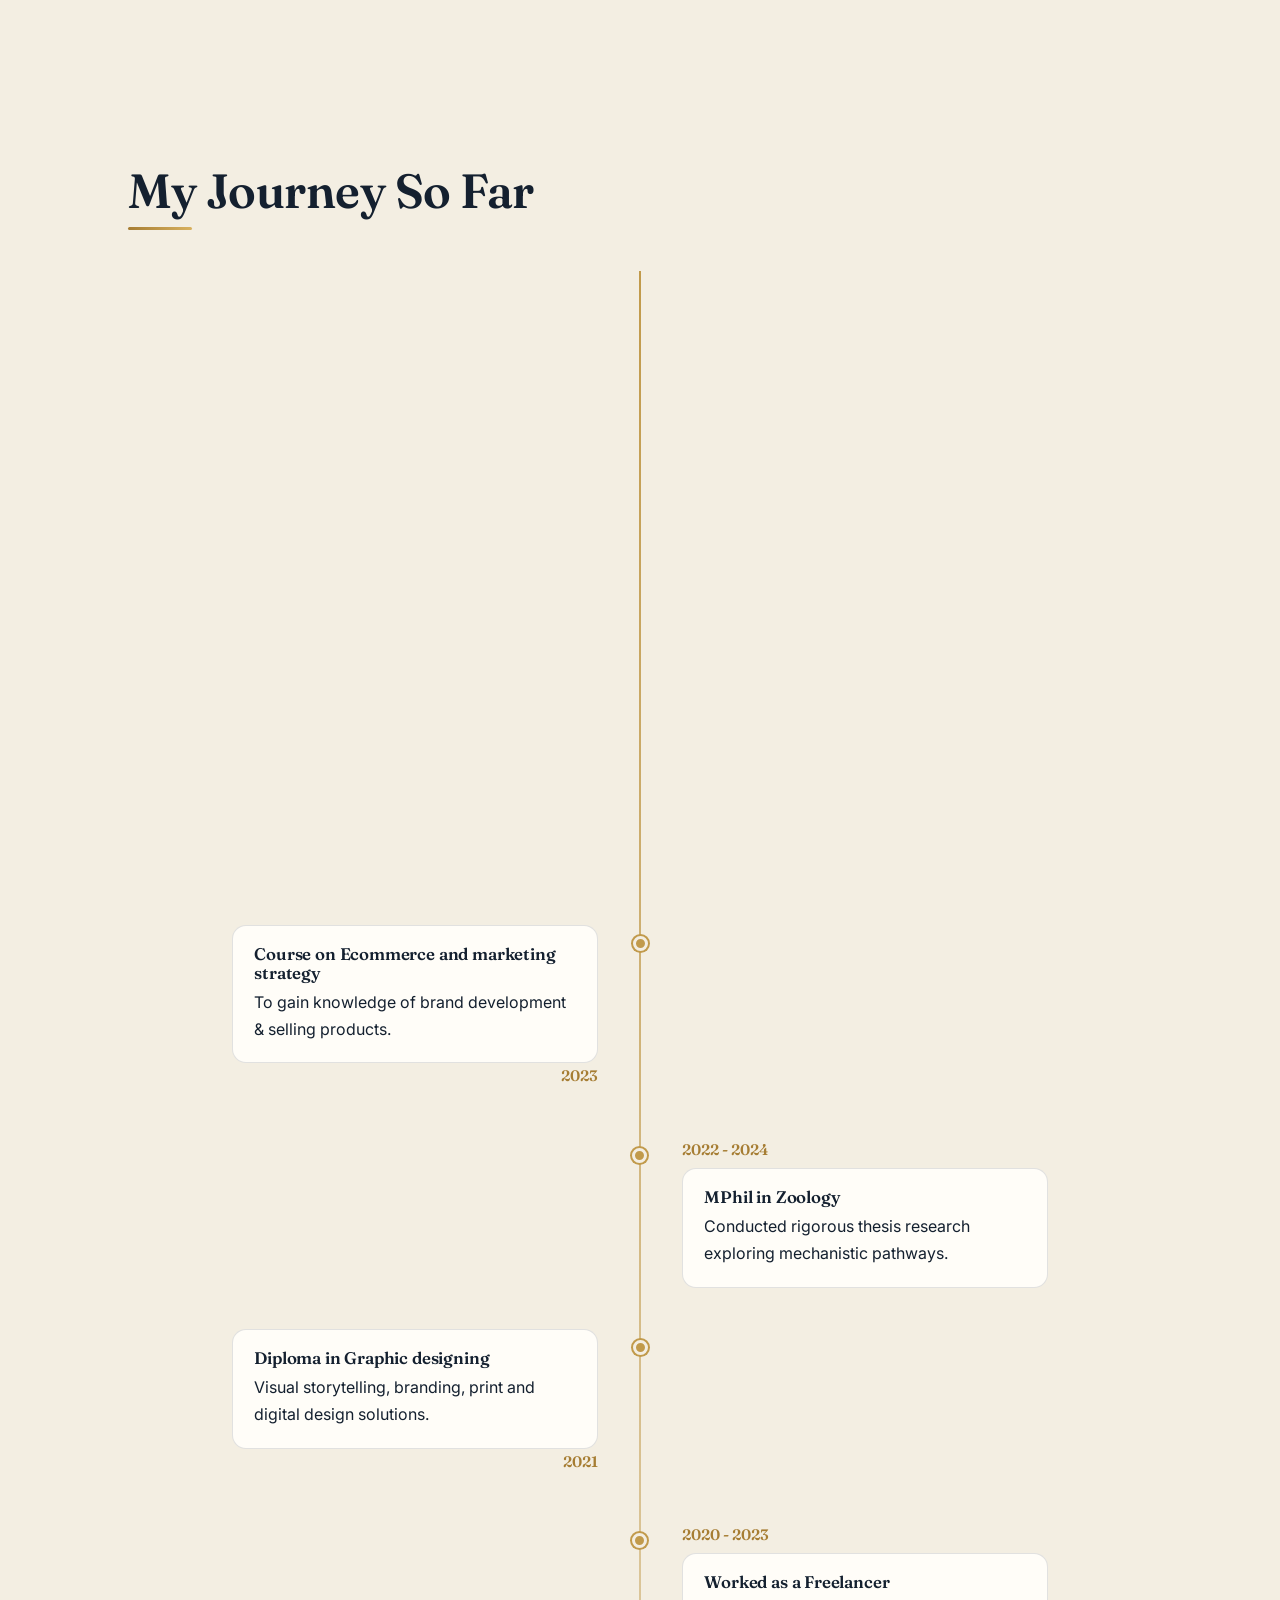
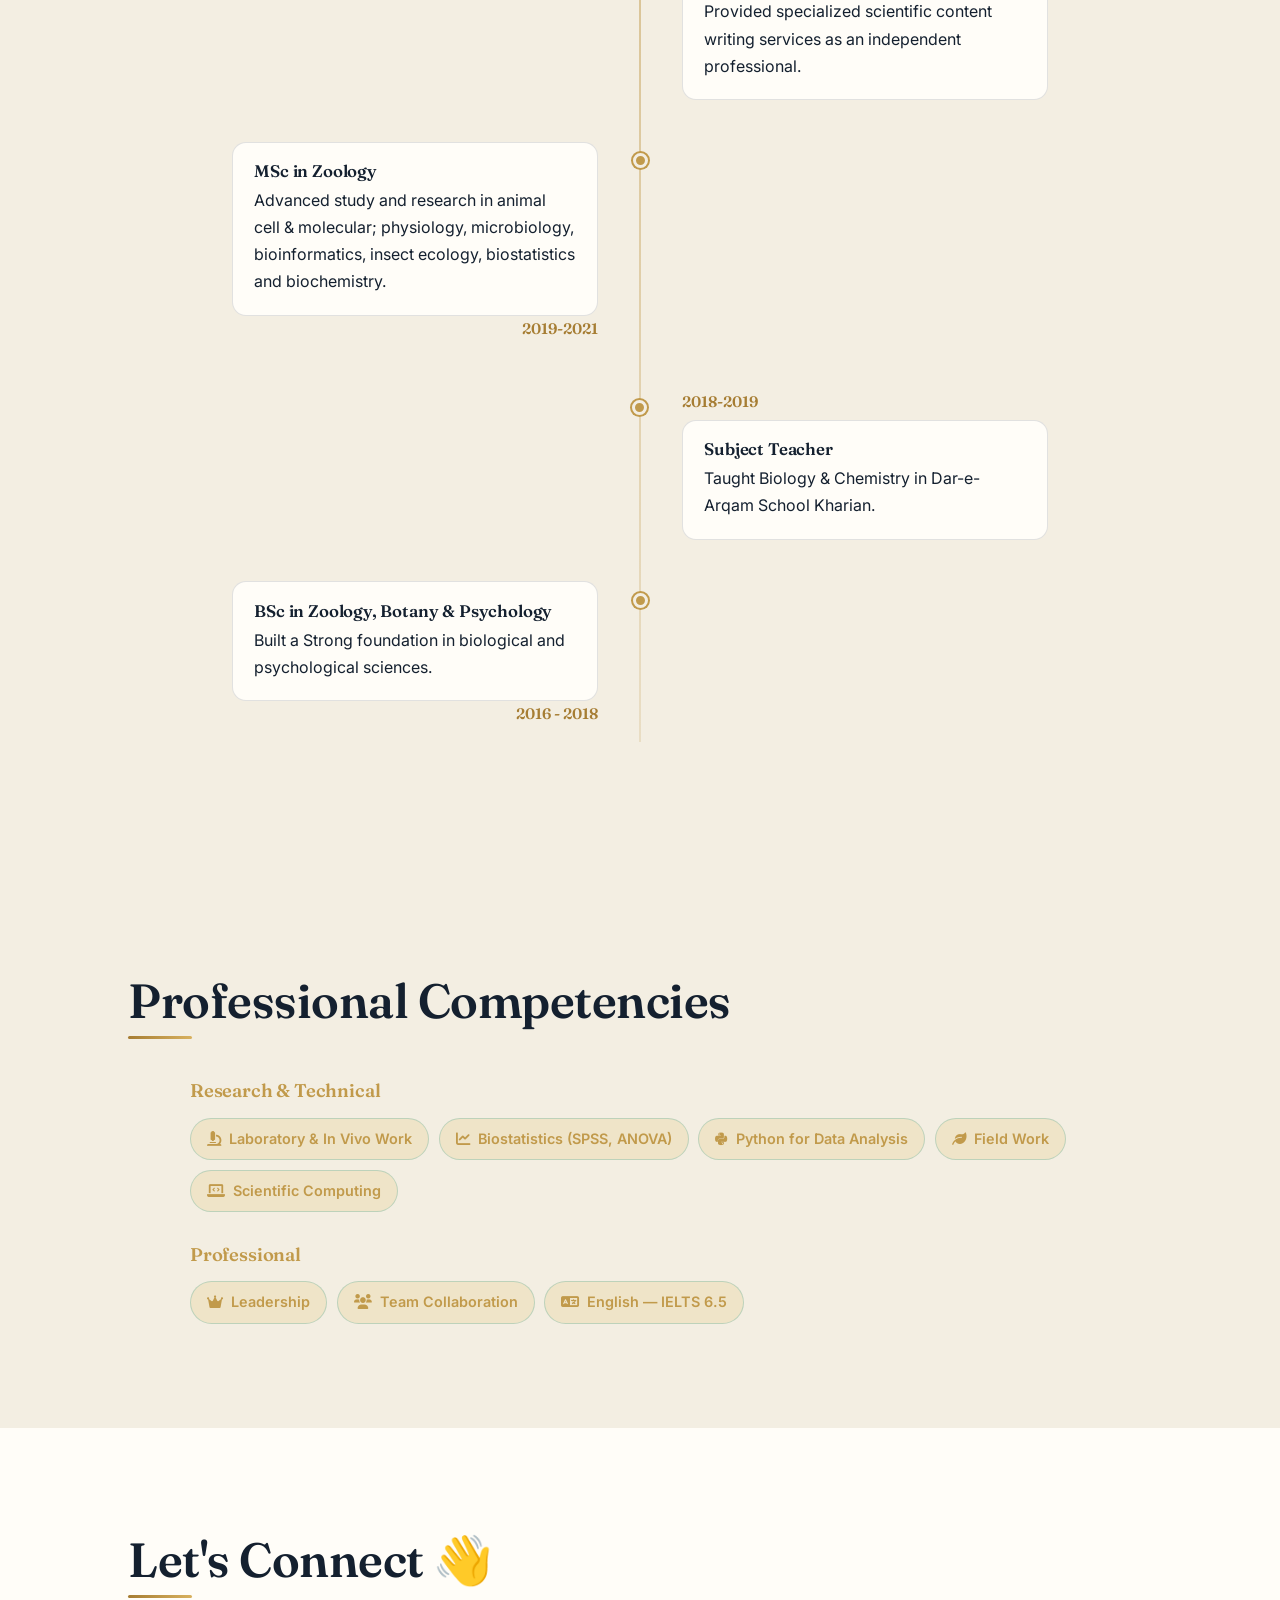
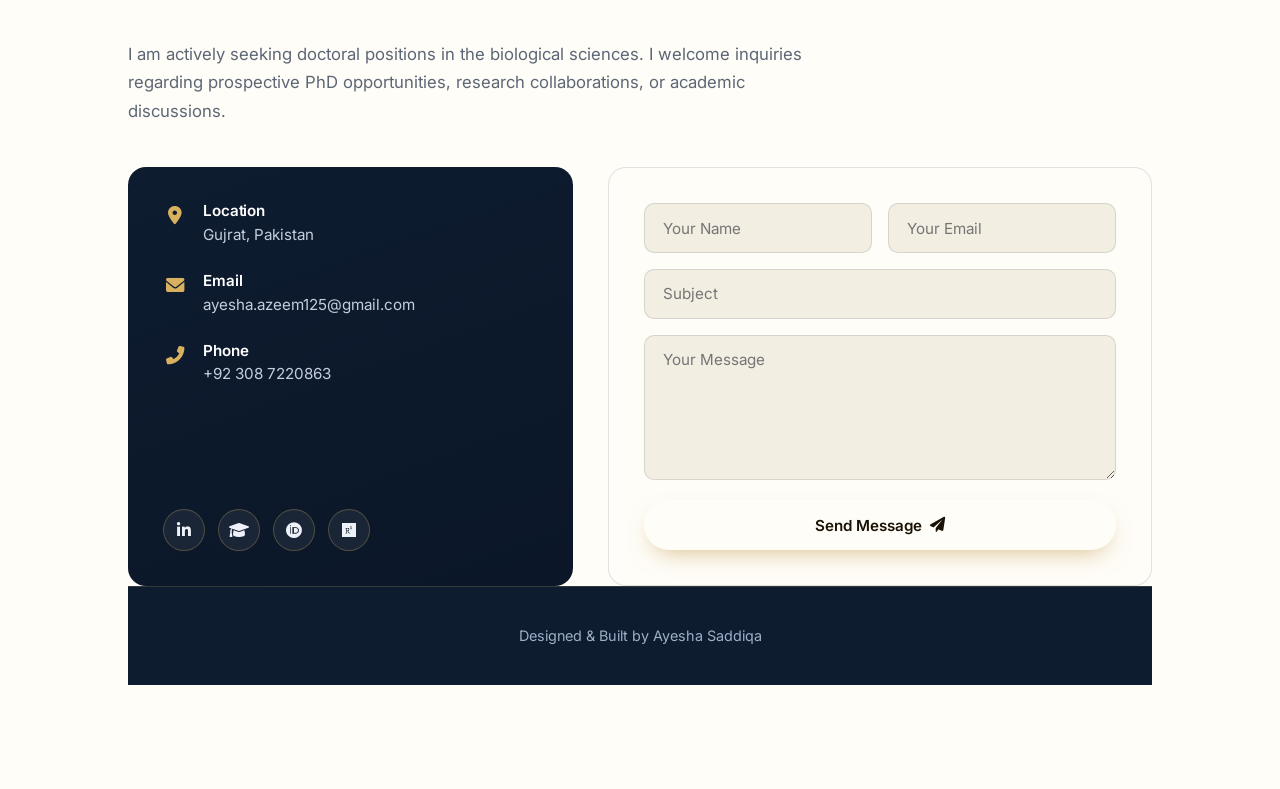
==== commit 105dc6c2: "Update index.html" ====
--- a/index.html
+++ b/index.html
@@ -356,7 +356,7 @@
                         <img src="MPhil merit certificate.jpeg" alt="MPhil Merit Award" class="award-img">
                     <div class="award-text">
                         <h3>MPhil Merit Award</h3>
-                        <p class="award-date">2026 (Official Document Pending)</p>
+                        <p class="award-date">2026</p>
                         <p>Recognized for exceptional research and academic achievements during my MPhil in Zoology.</p>
                     </div>
                 </div>
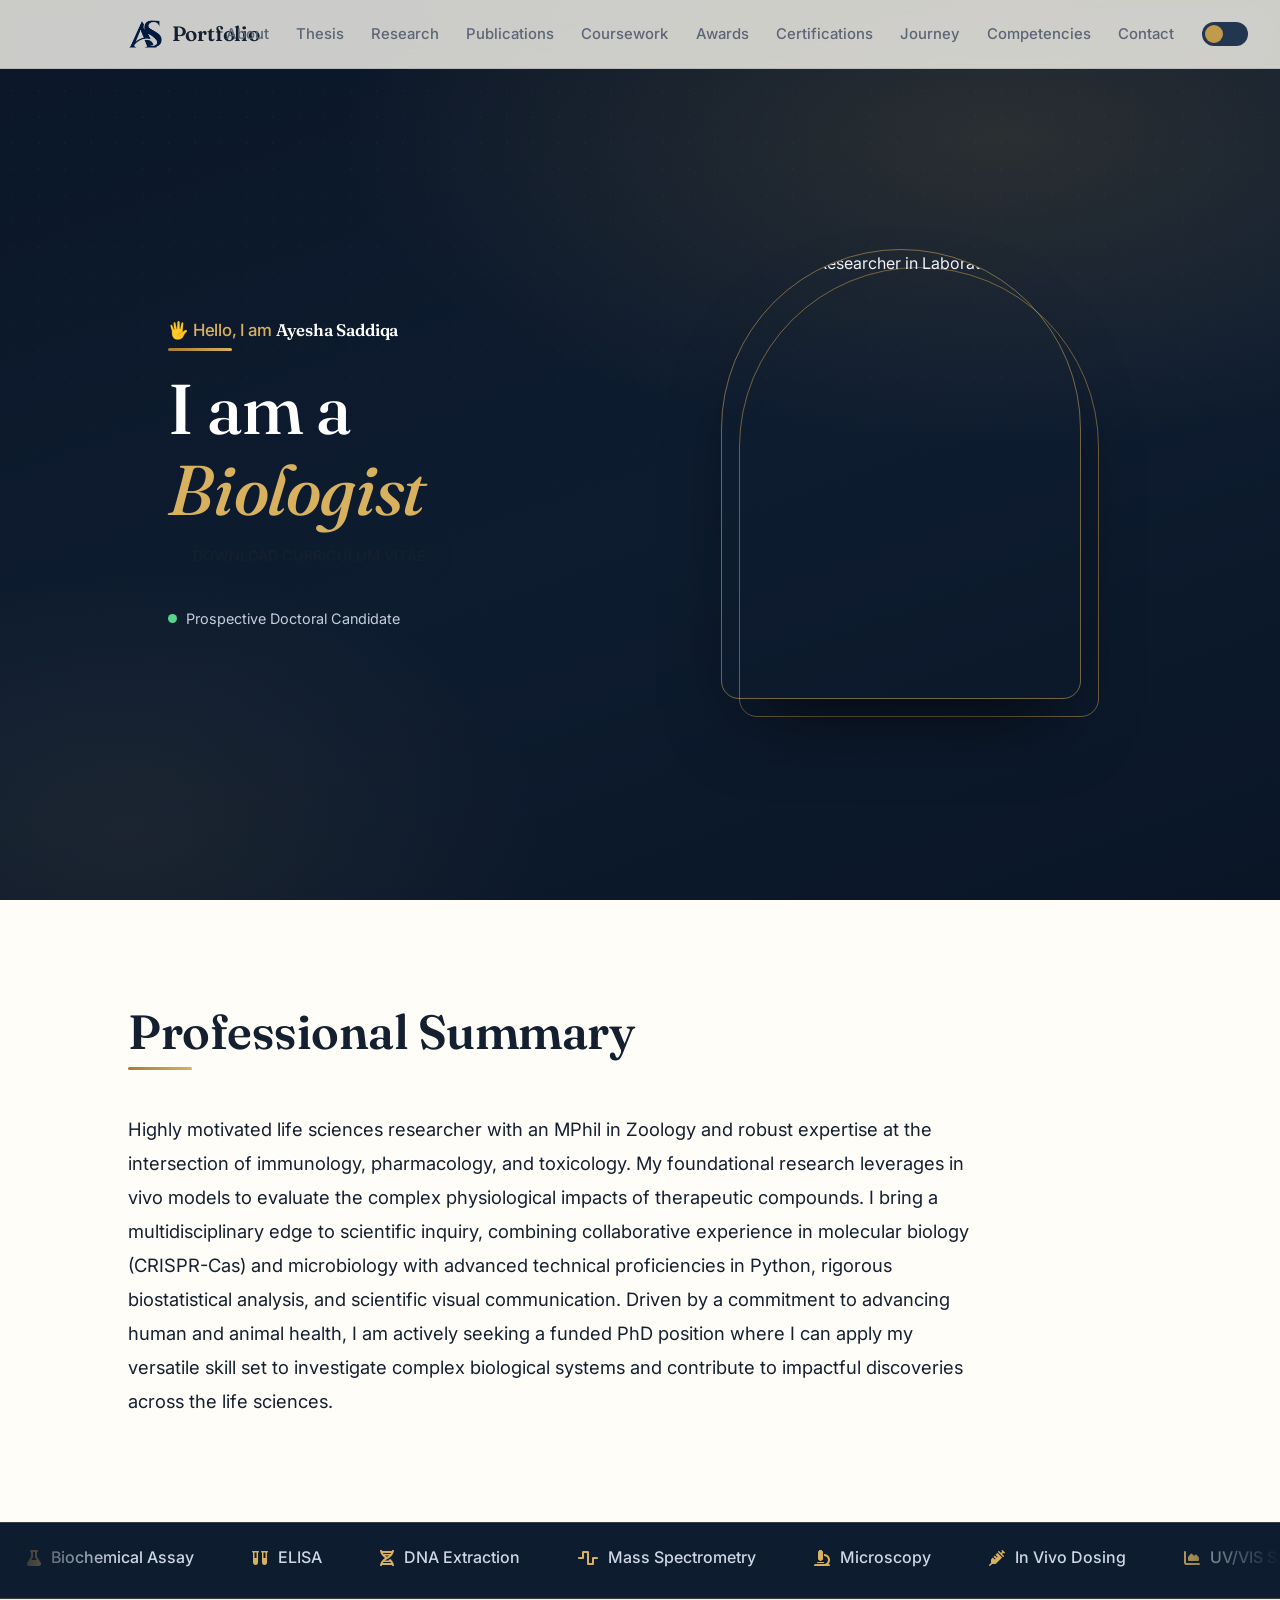
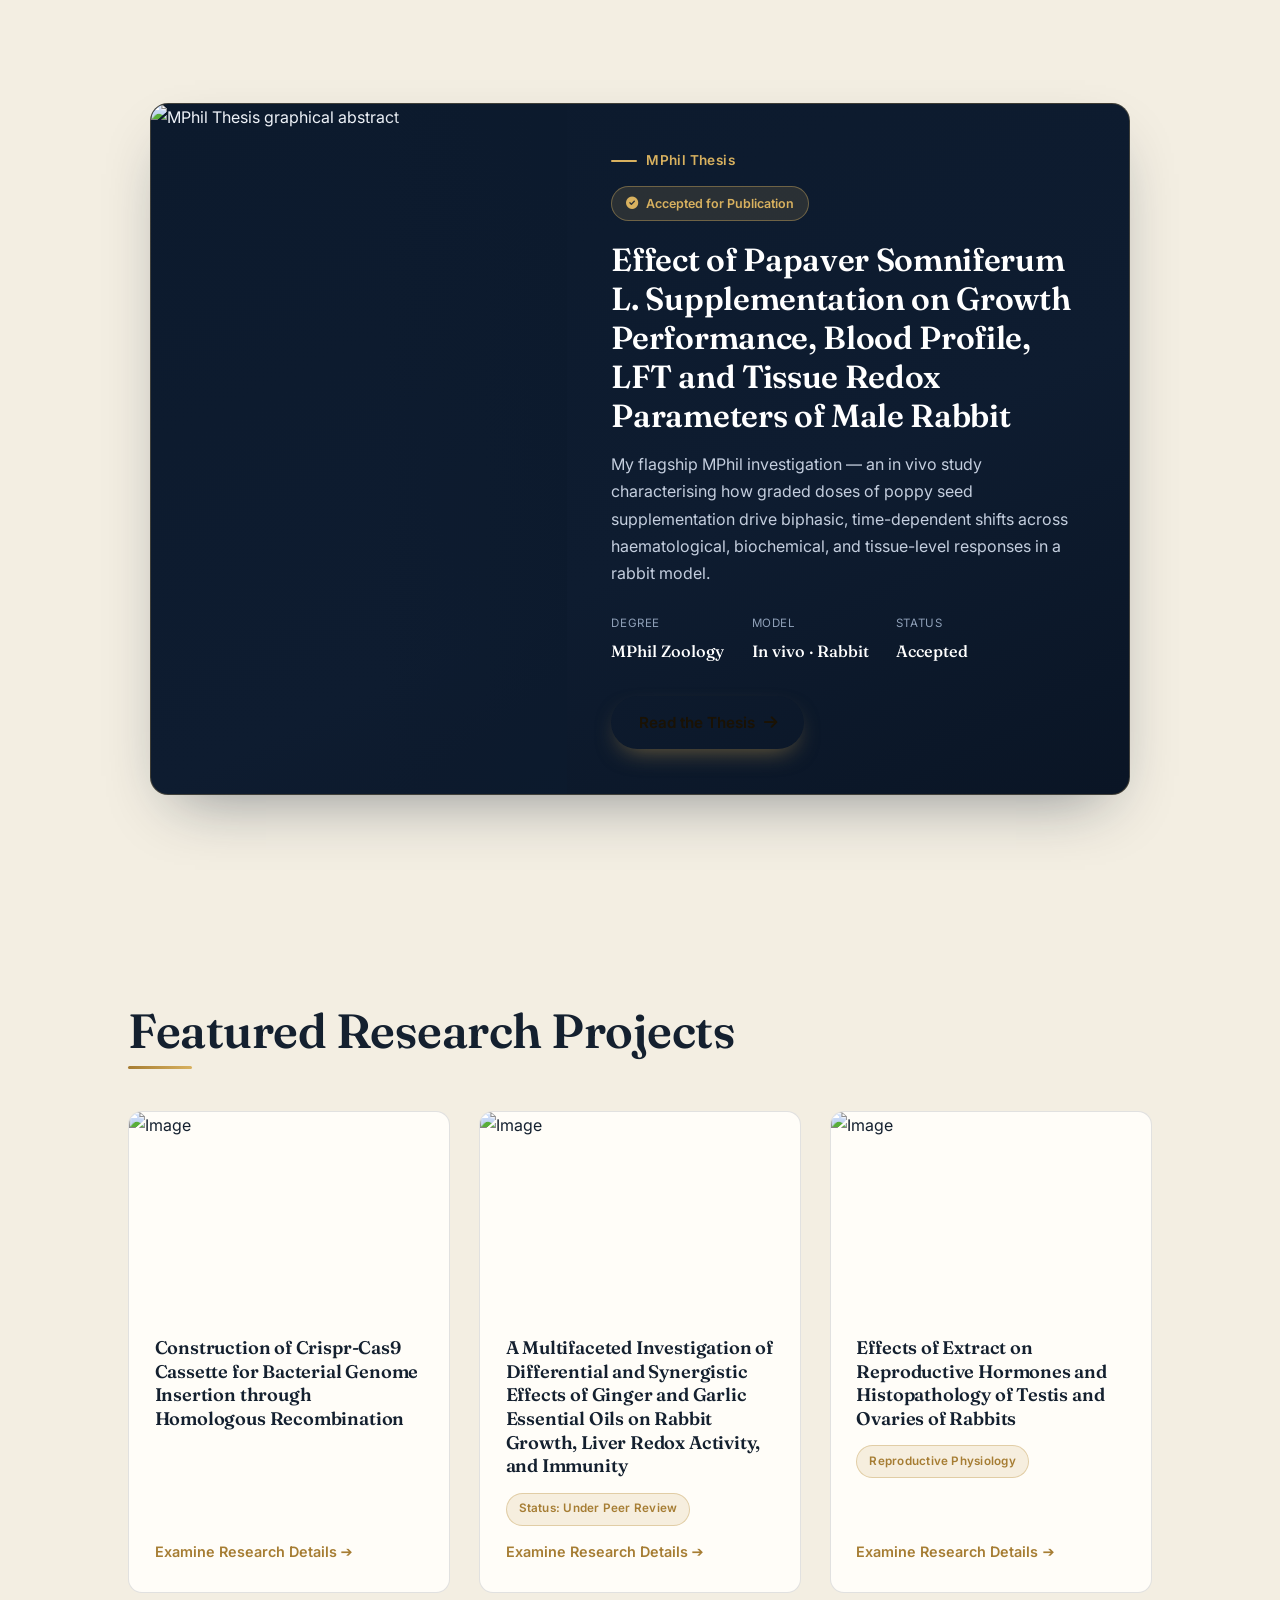
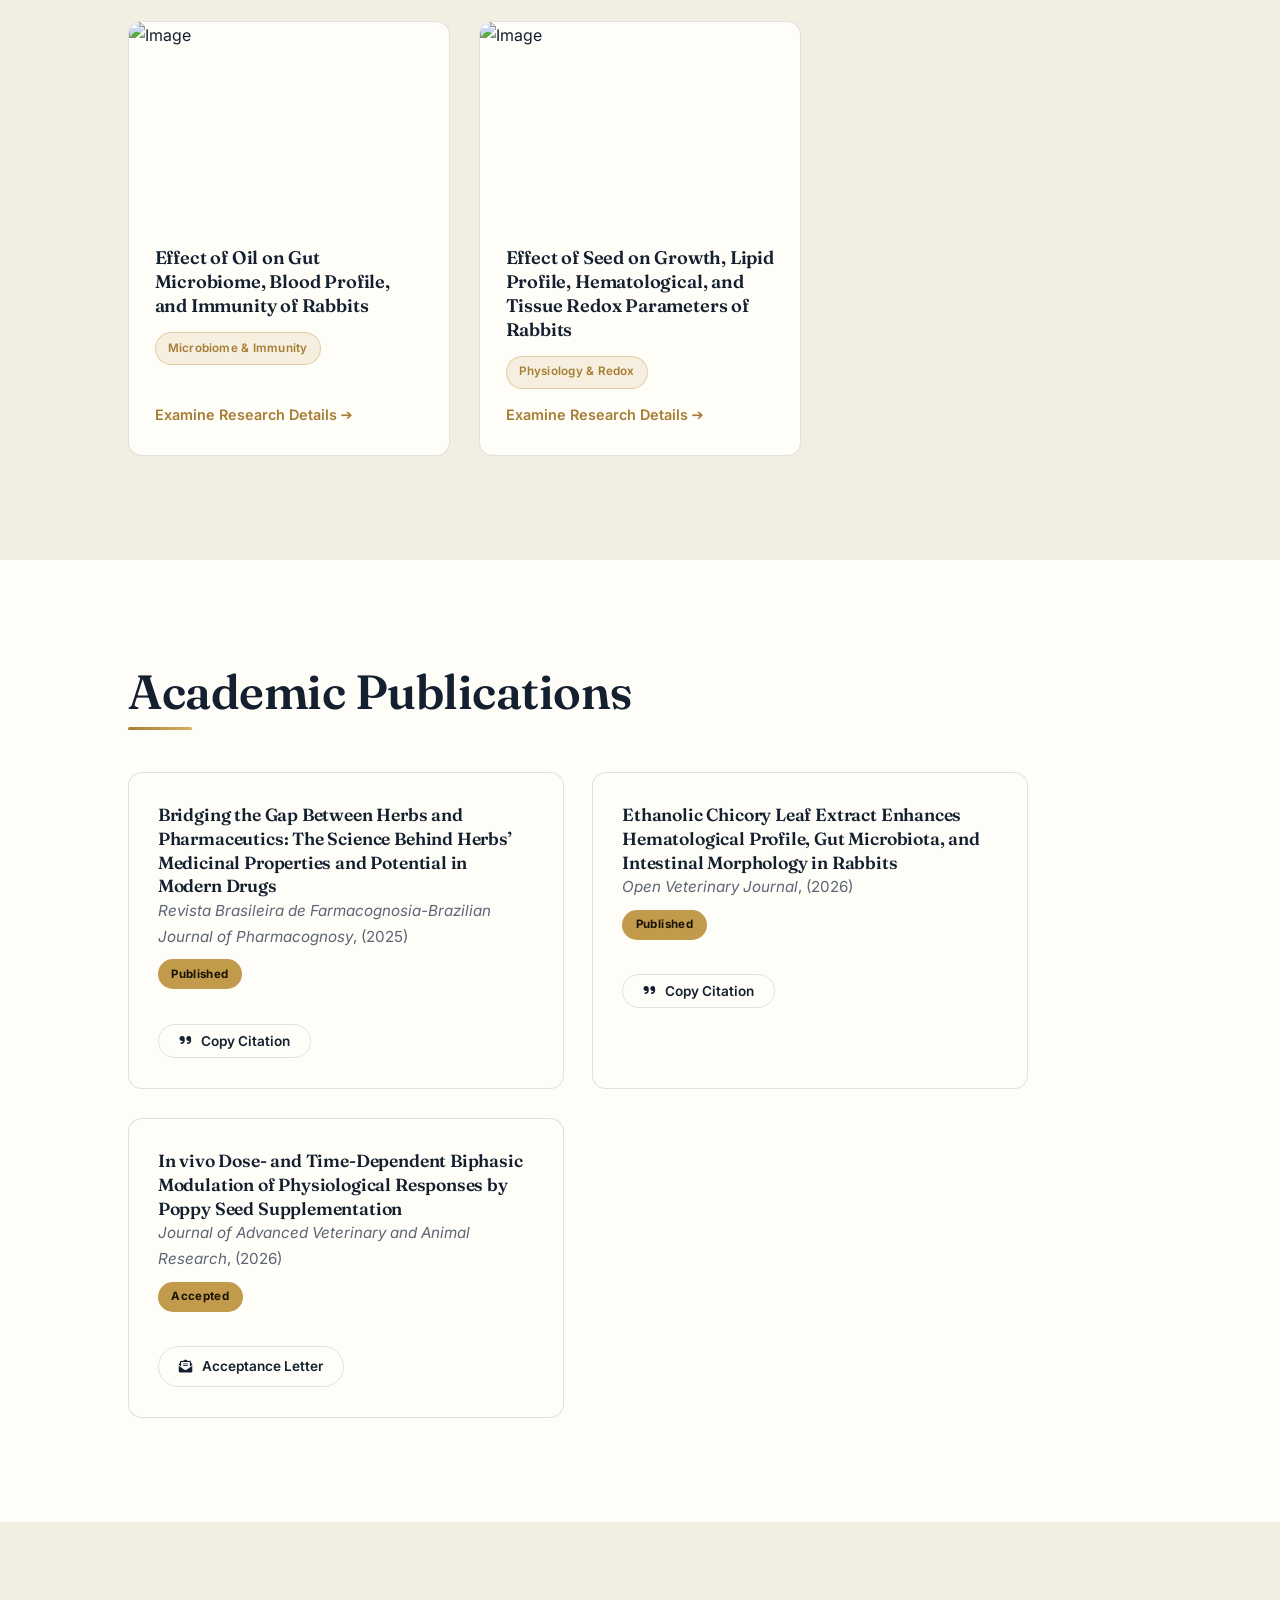
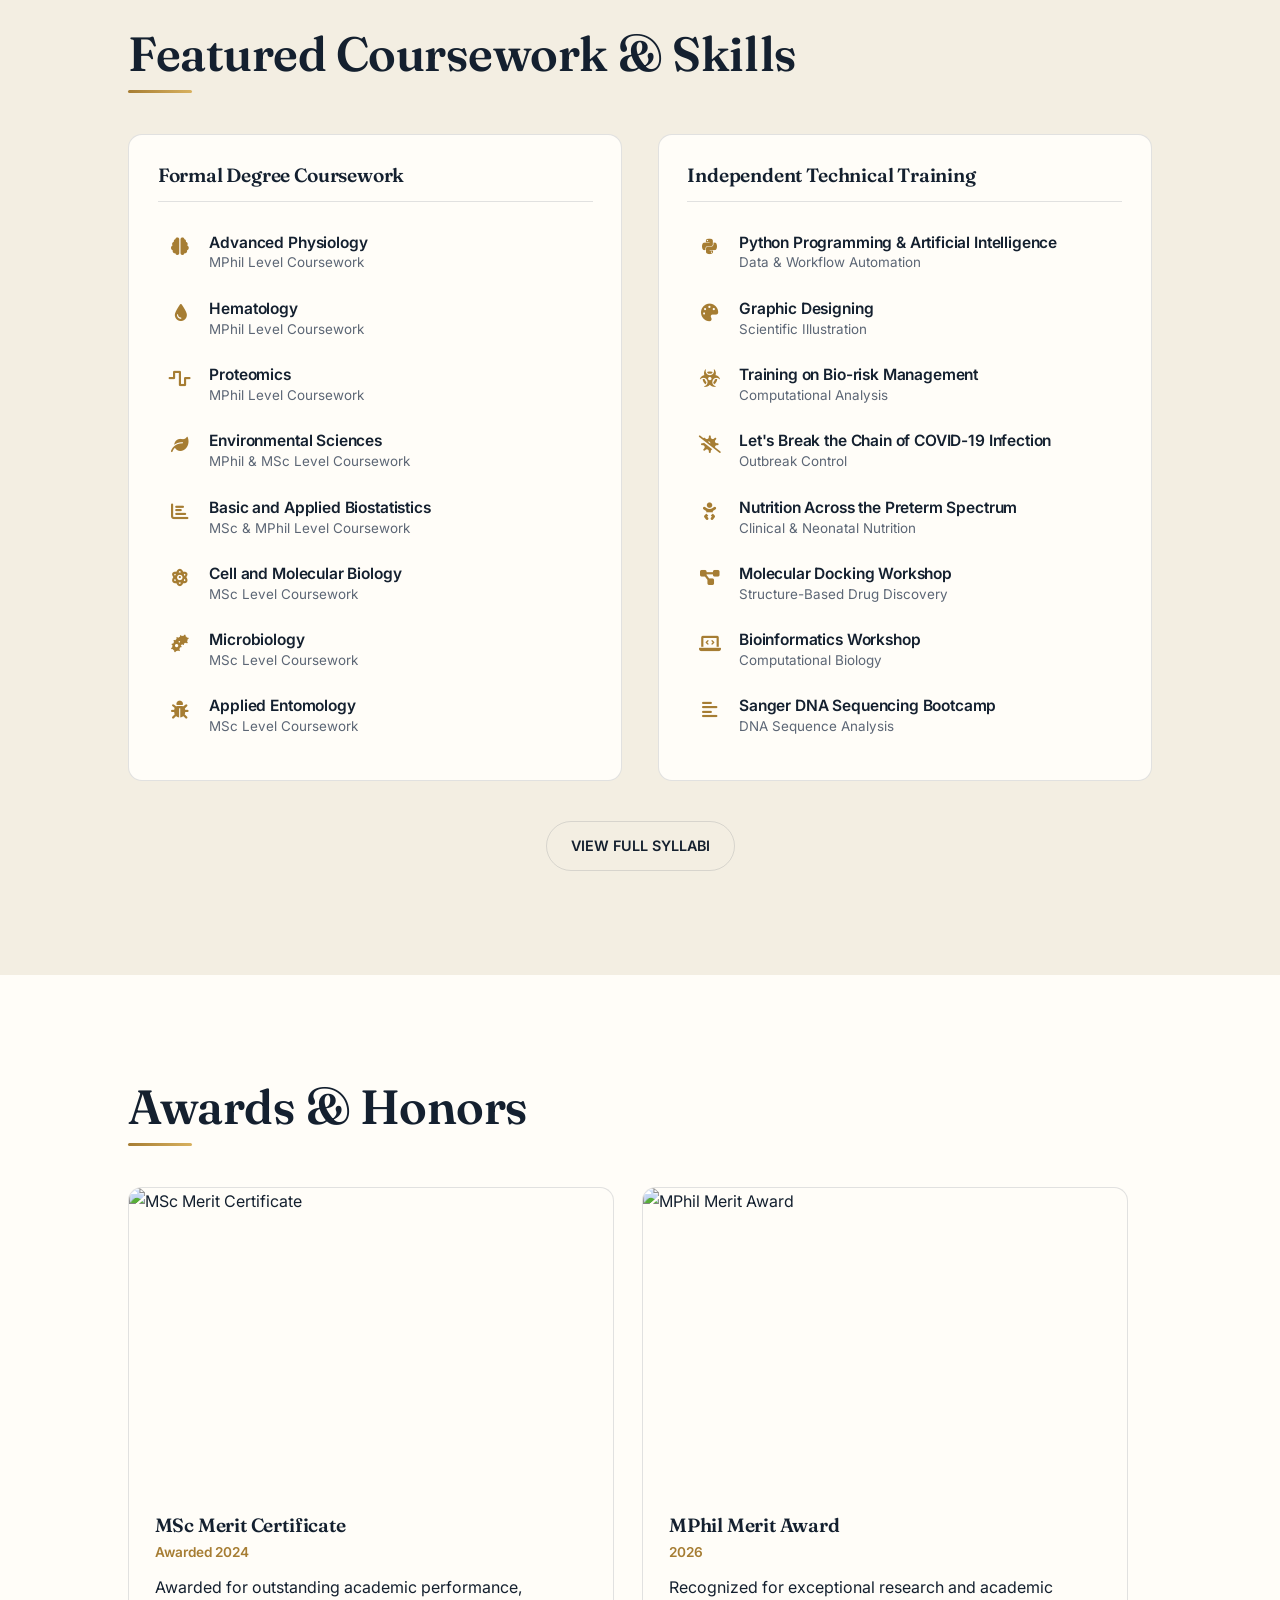
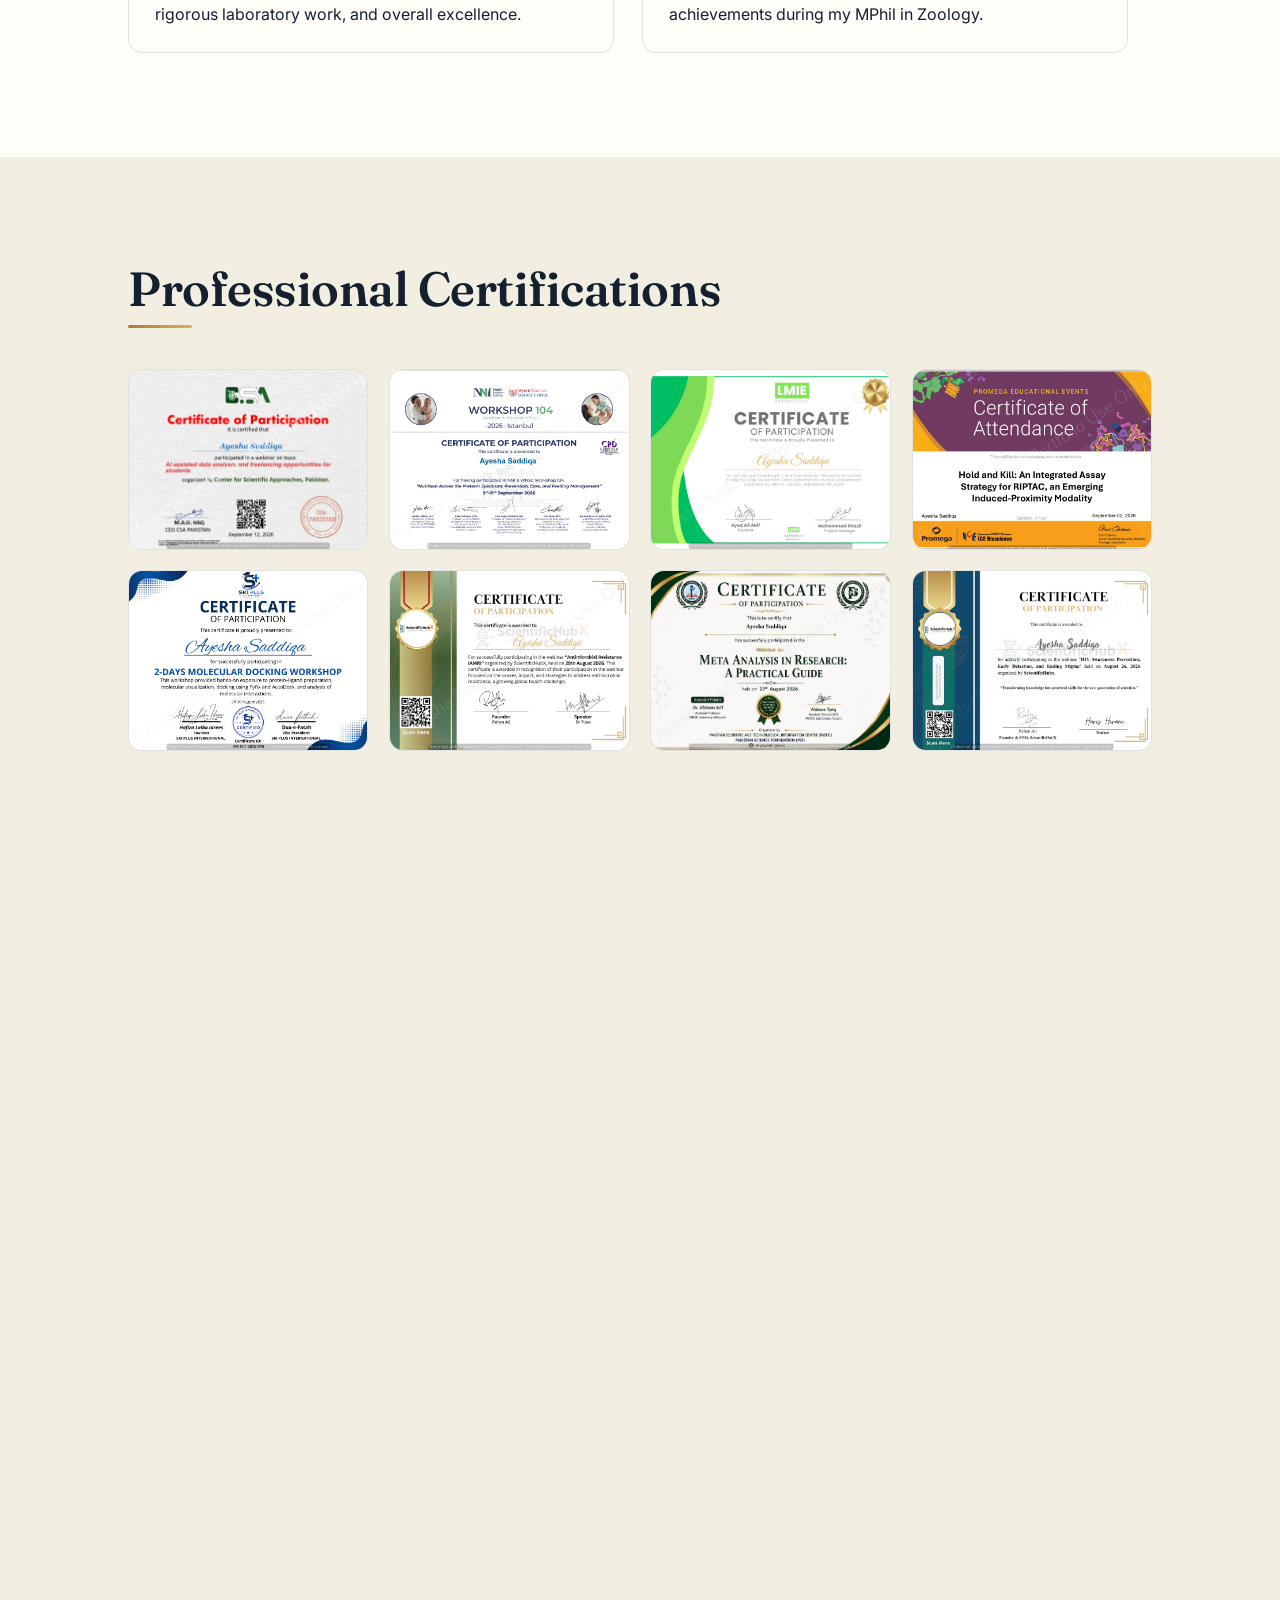
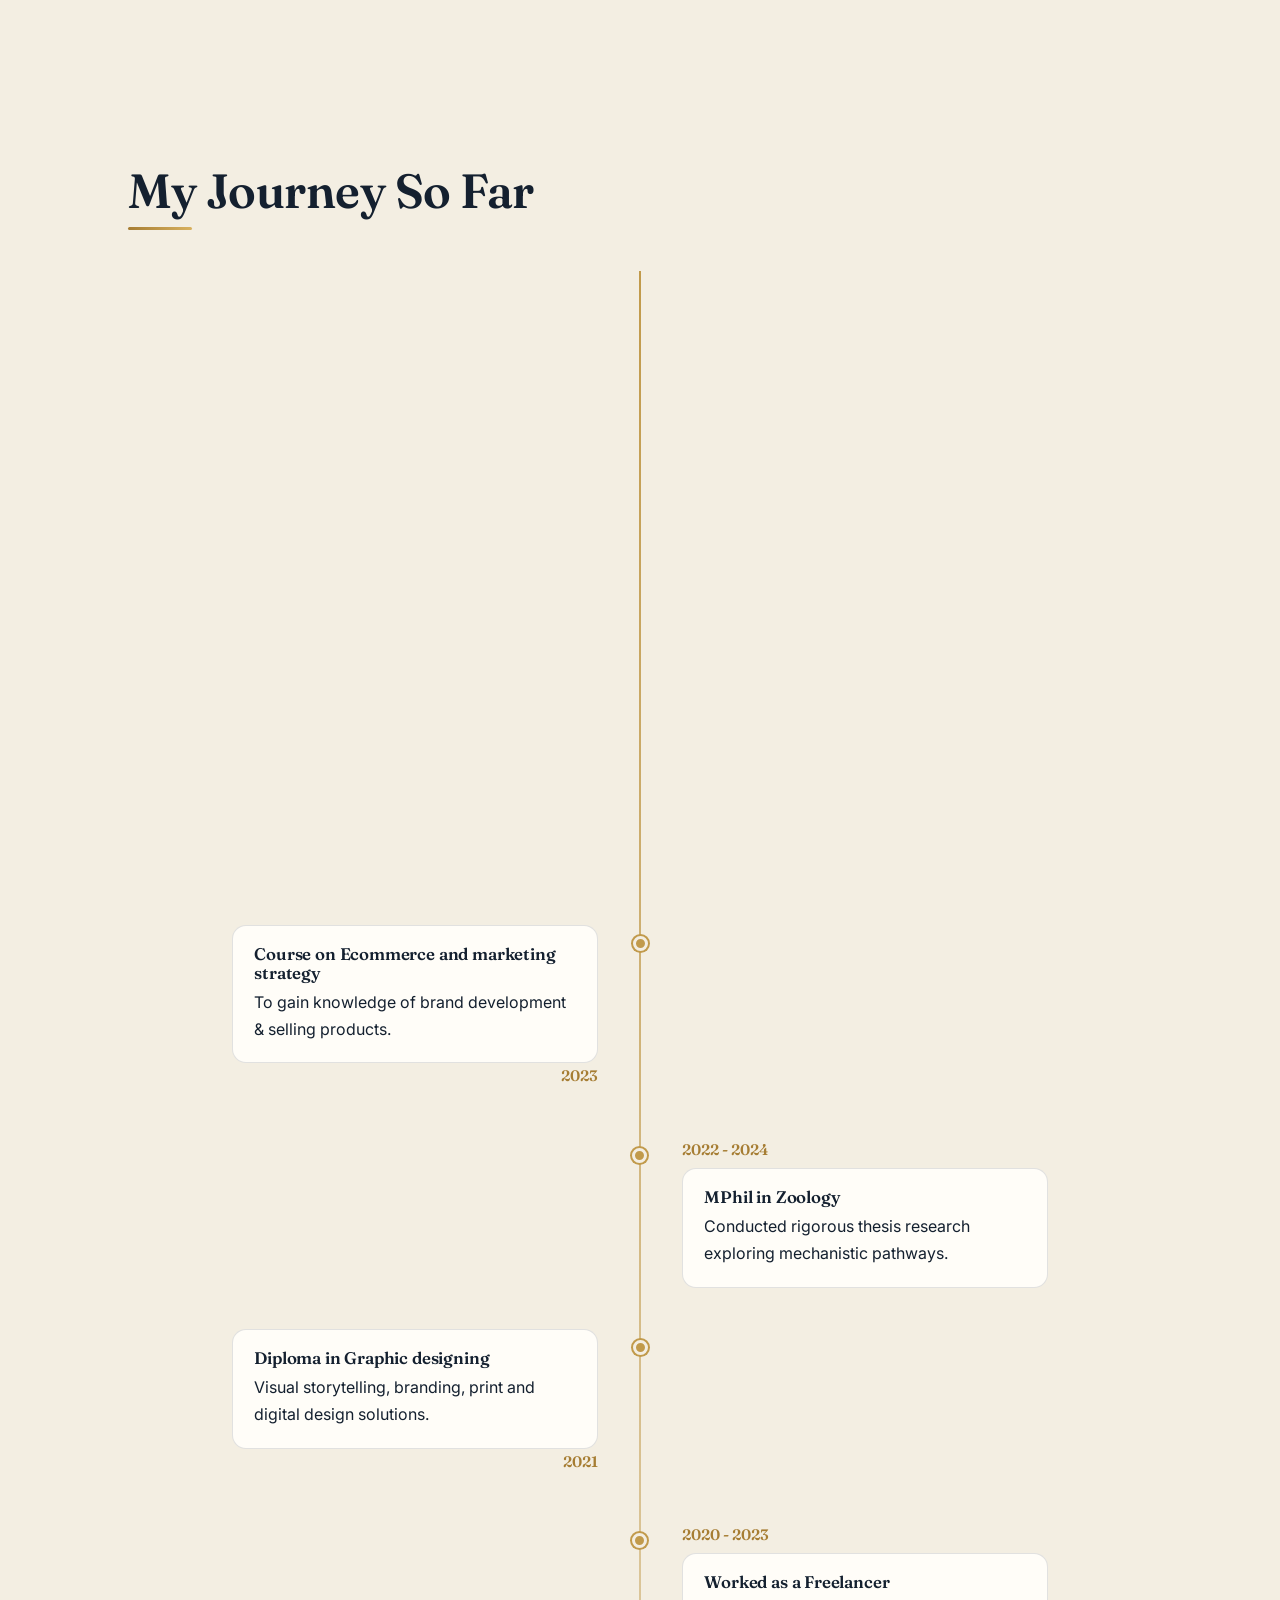
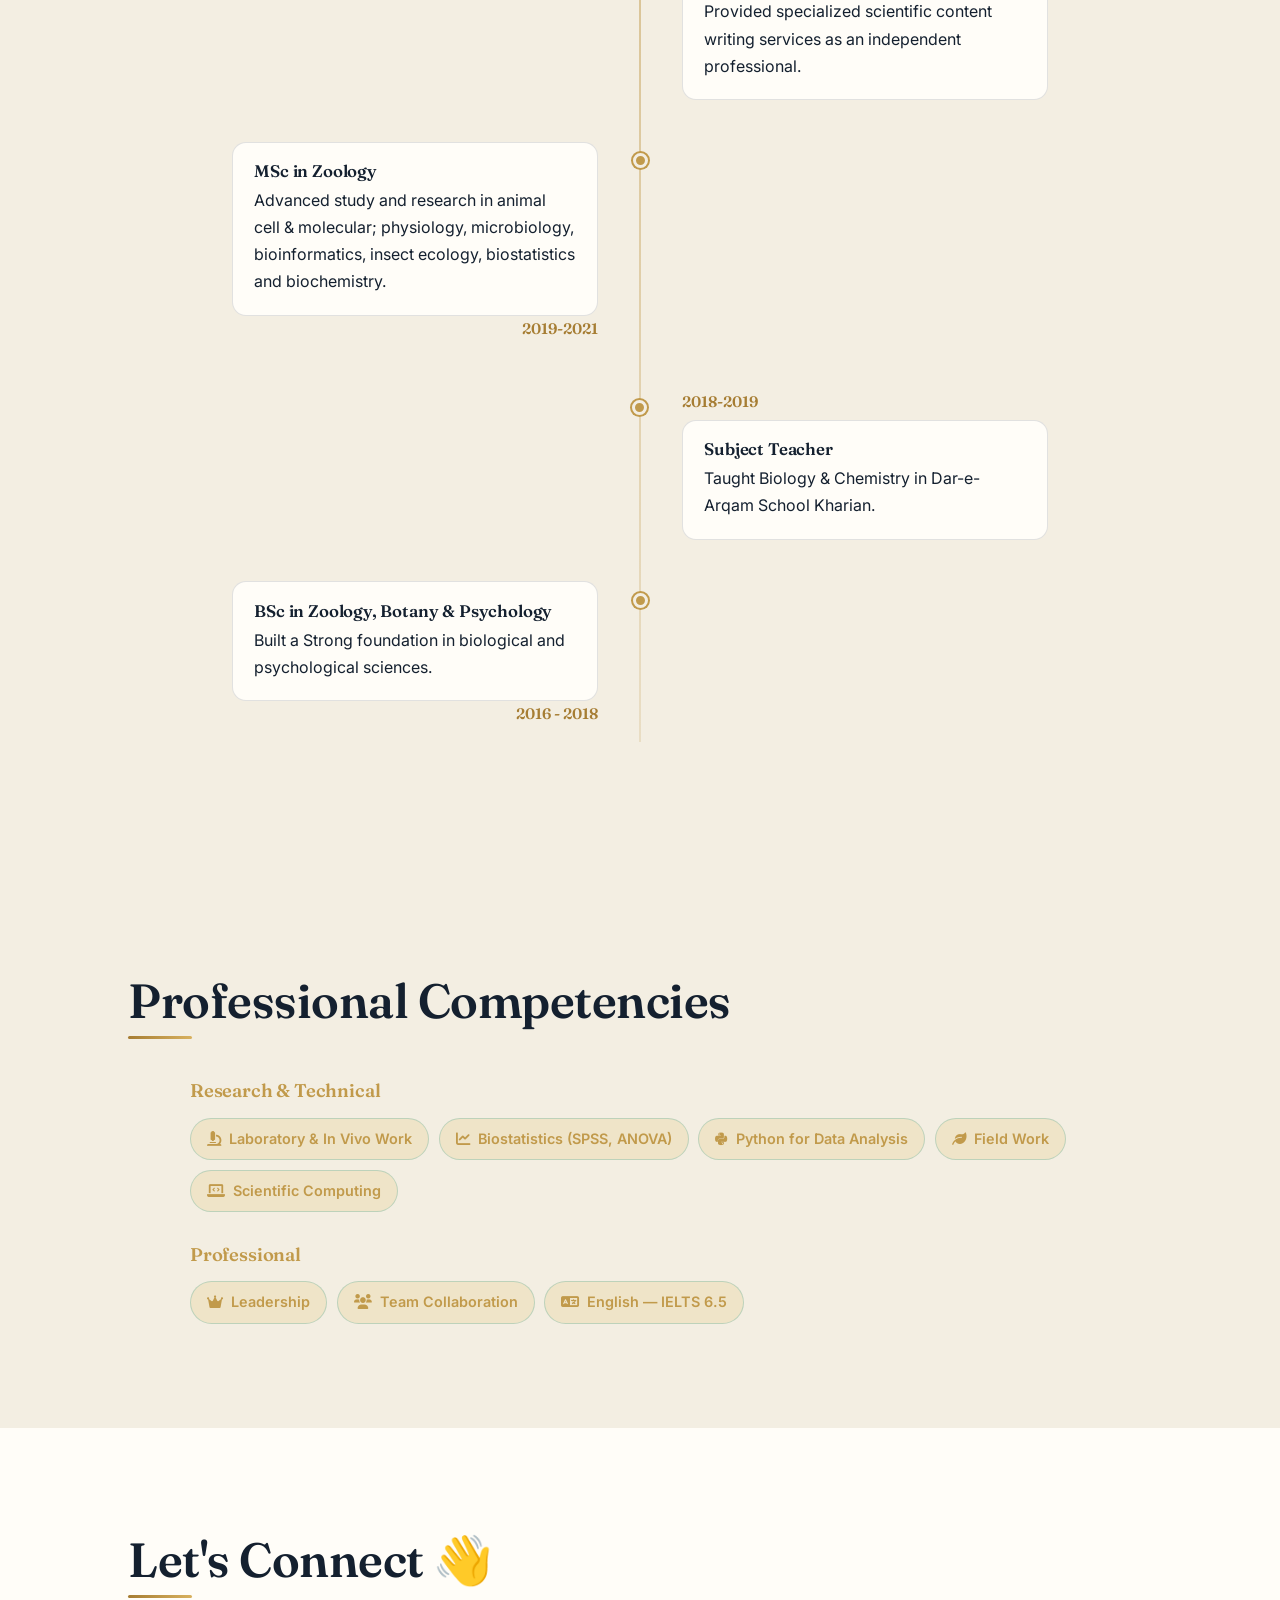
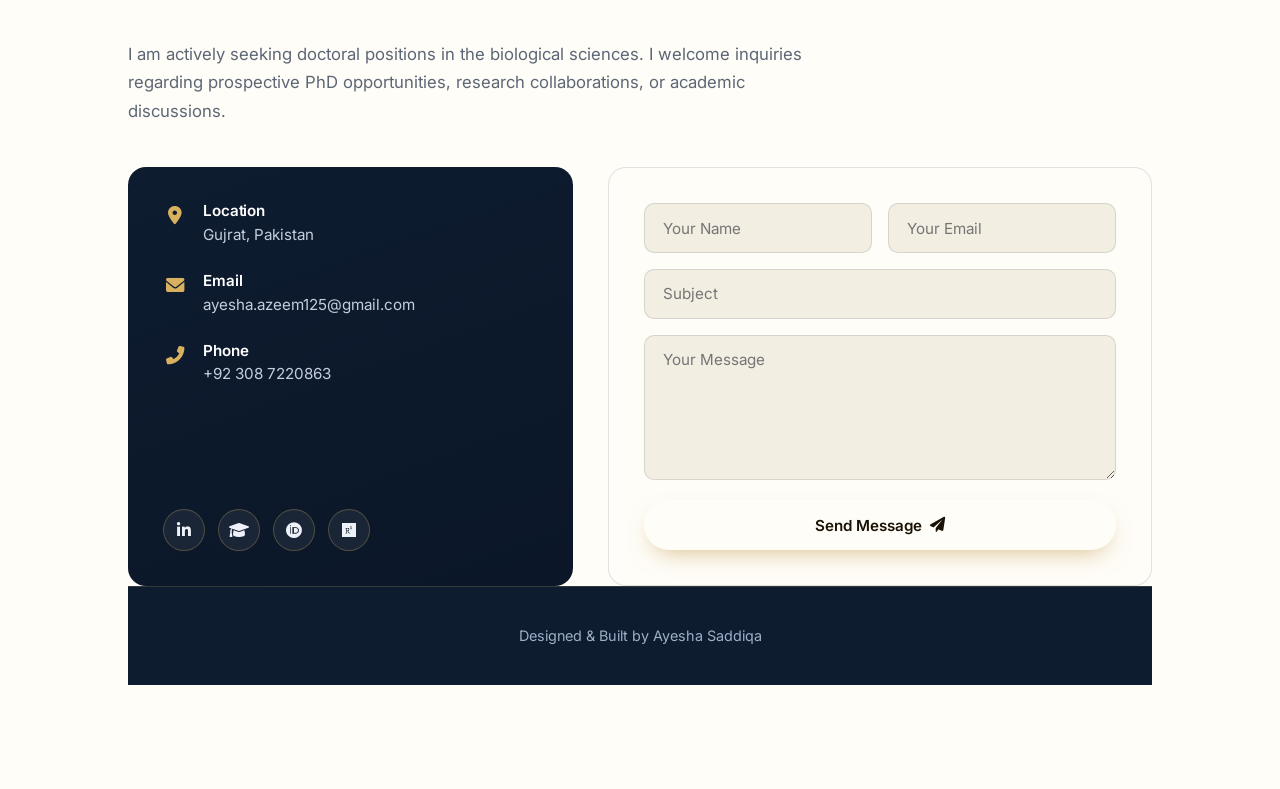
==== commit caa1ce0c: "Update index.html" ====
--- a/index.html
+++ b/index.html
@@ -69,8 +69,8 @@
 
             <ul id="nav-links">
                 <li><a href="#about">About</a></li>
+                <li><a href="#thesis">Thesis</a></li>
                 <li><a href="#projects">Research</a></li>
-                <li><a href="#thesis">Thesis</a></li>
                 <li><a href="#publications">Publications</a></li>
                 <li><a href="#courses">Coursework</a></li>
                 <li><a href="#awards">Awards</a></li>
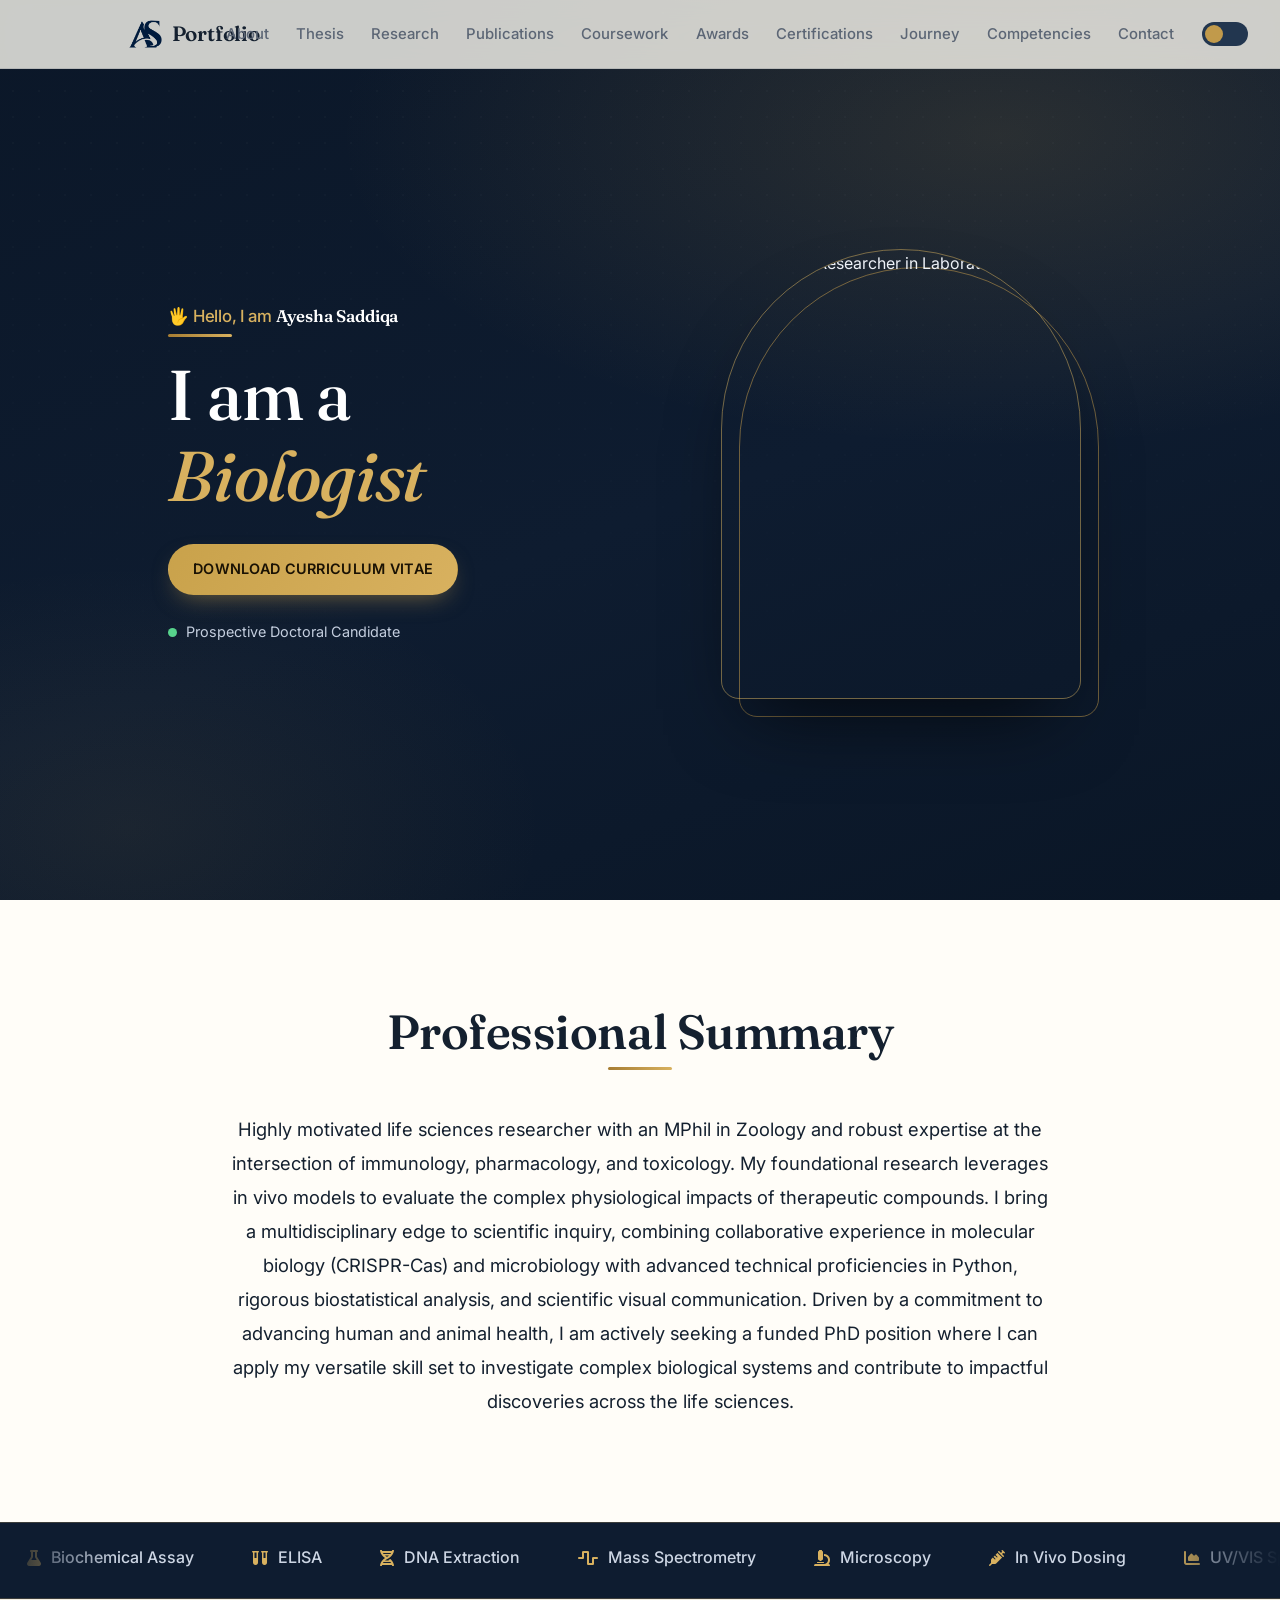
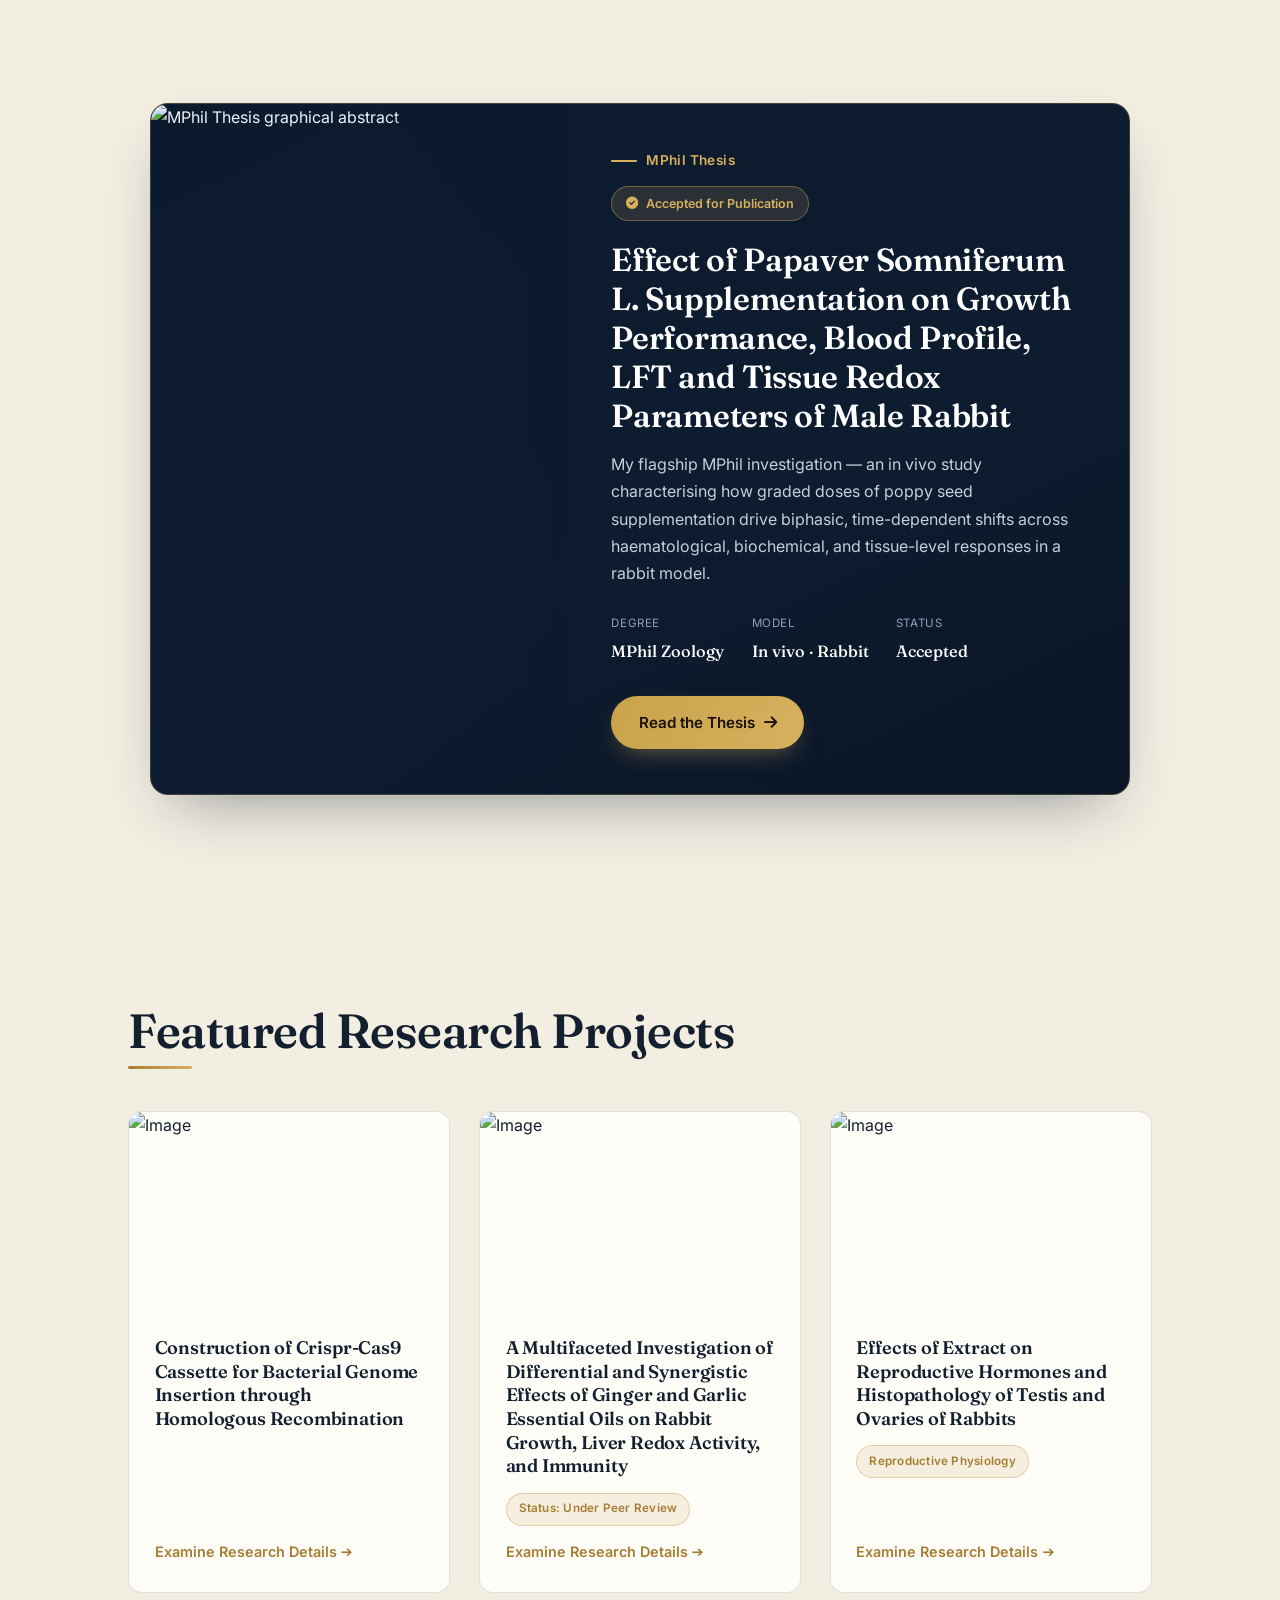
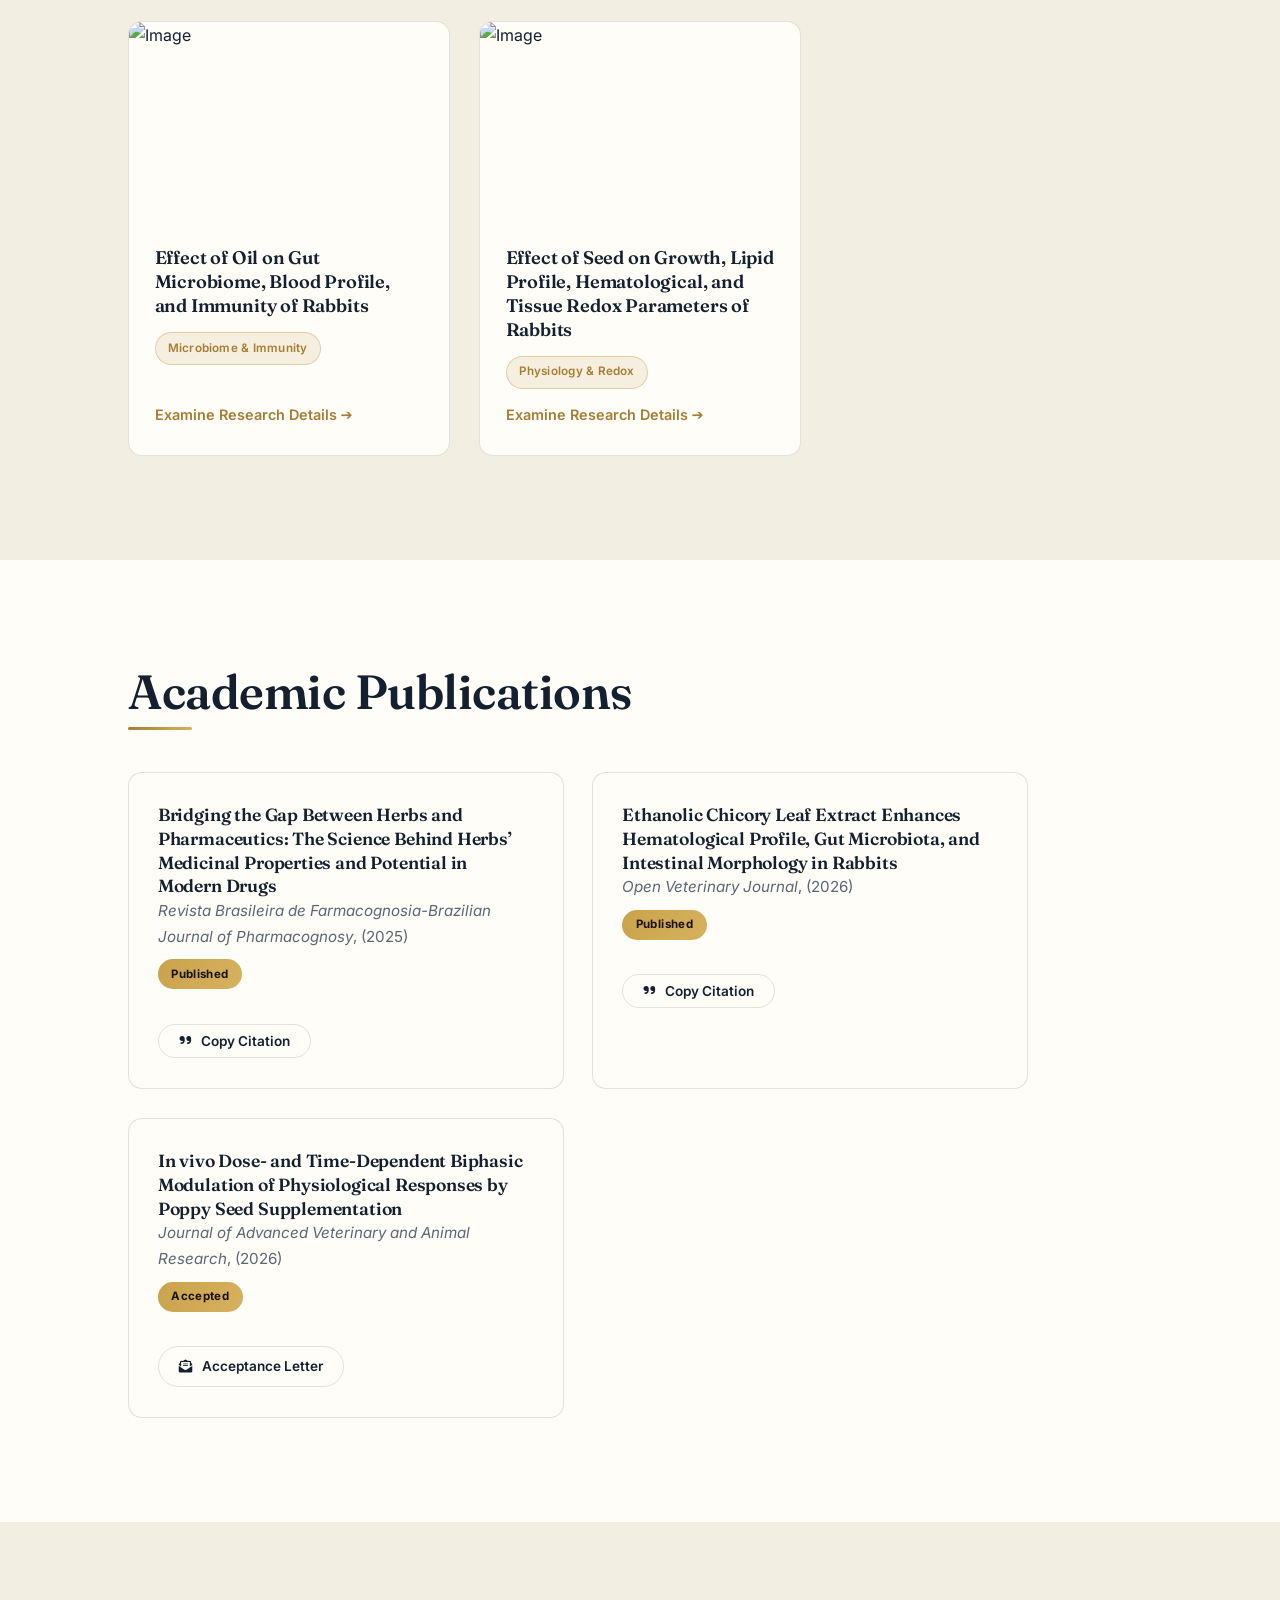
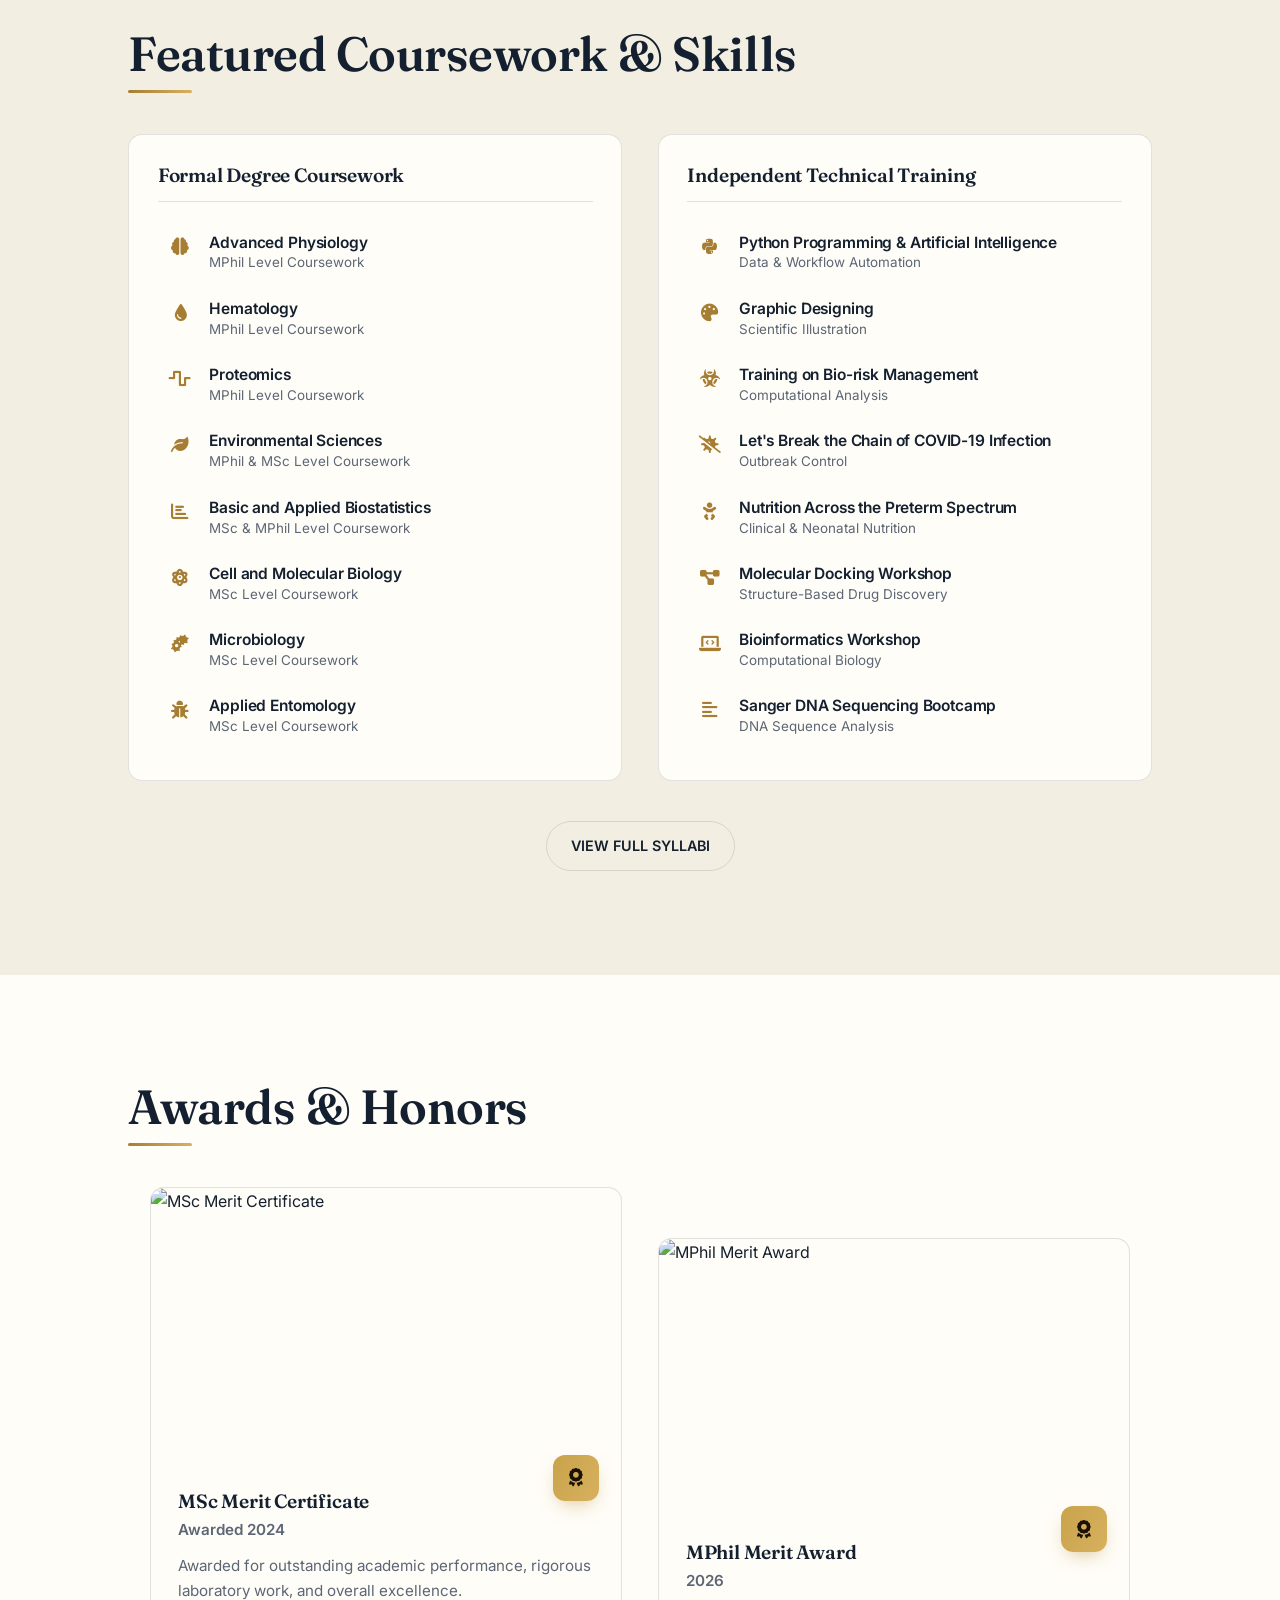
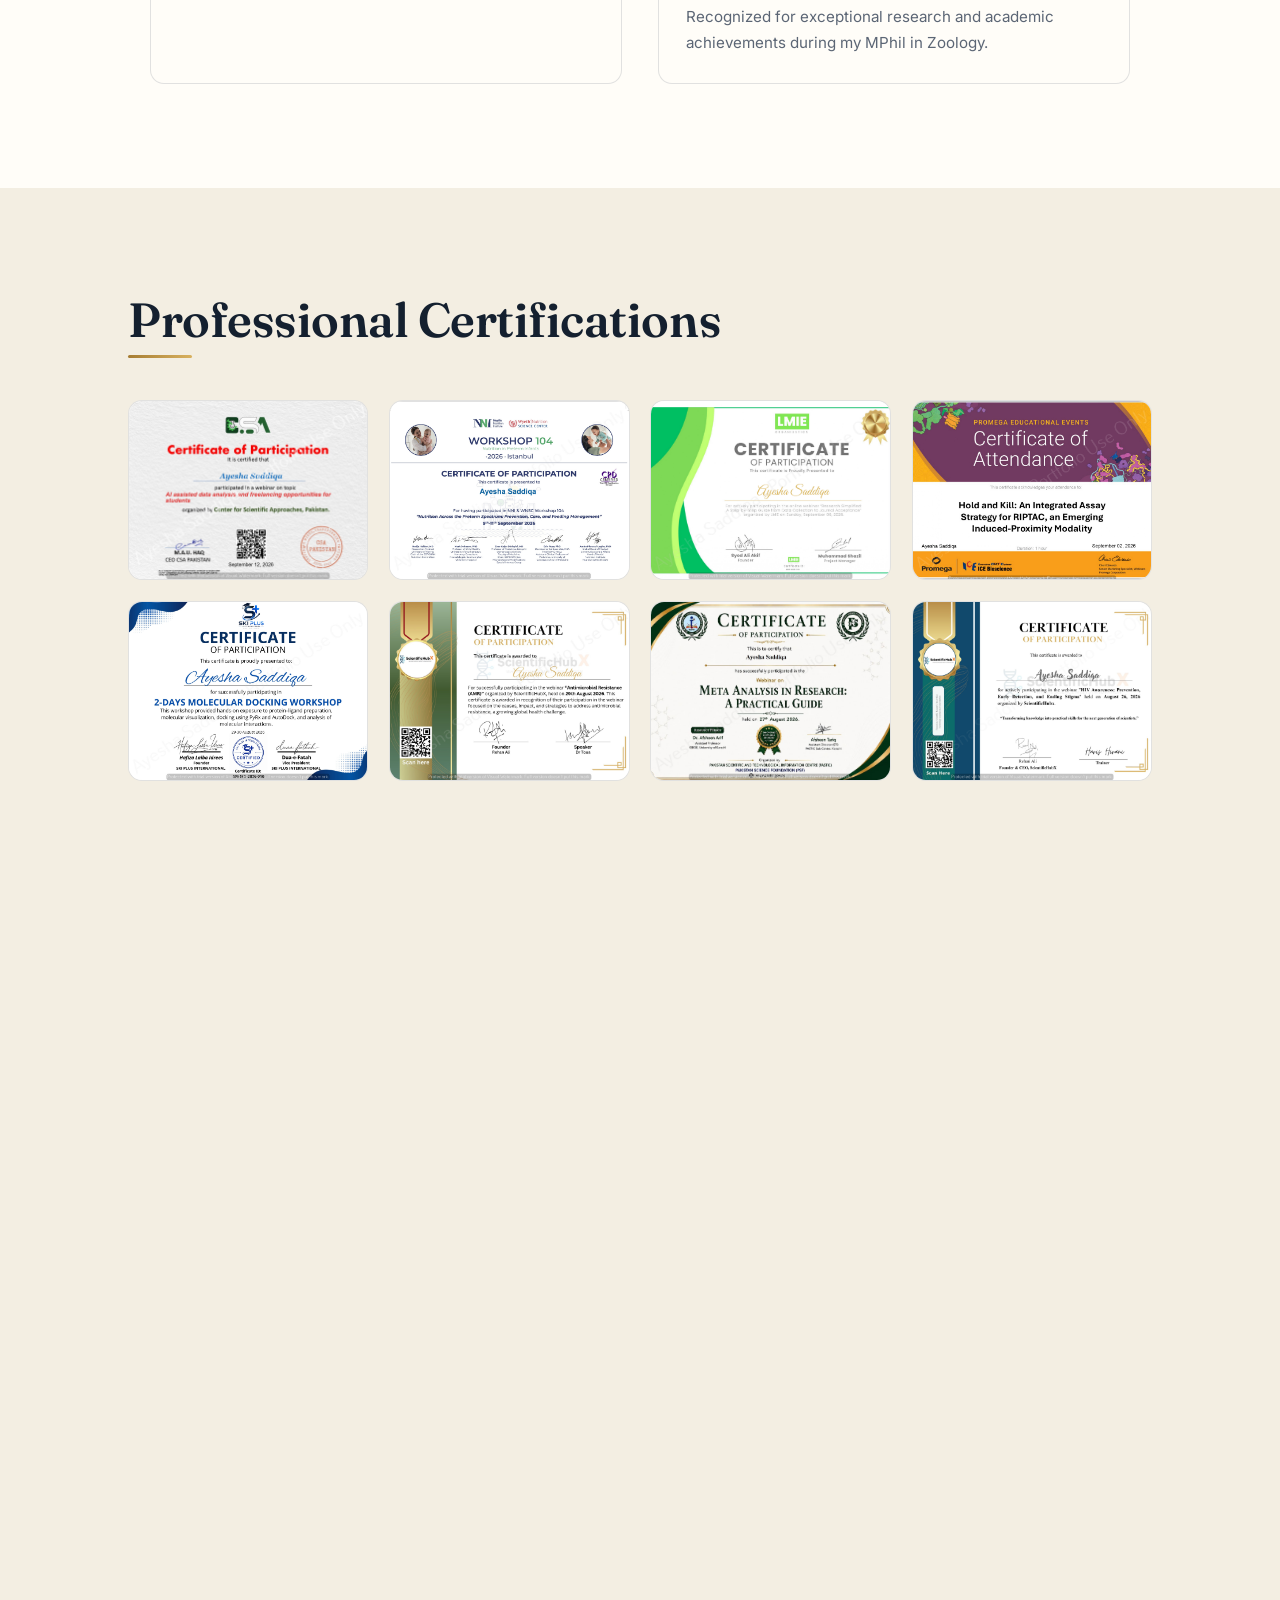
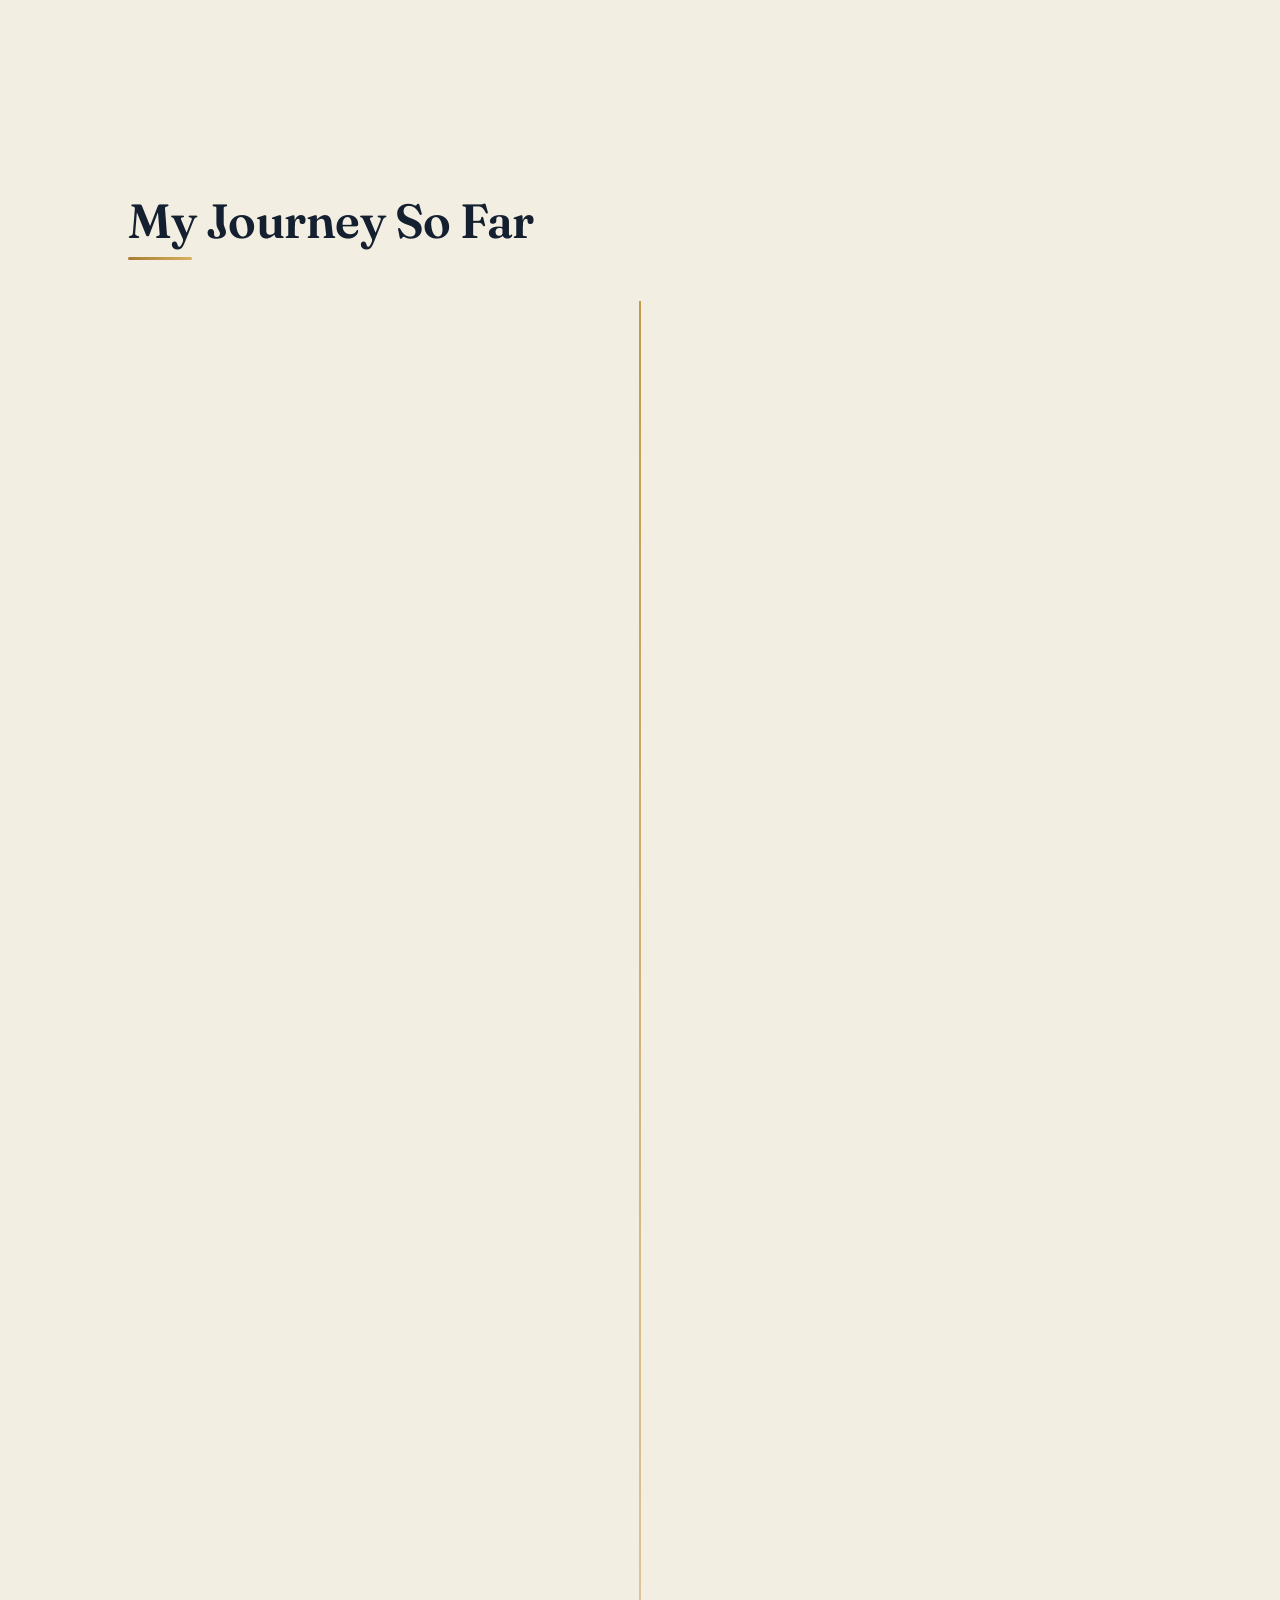
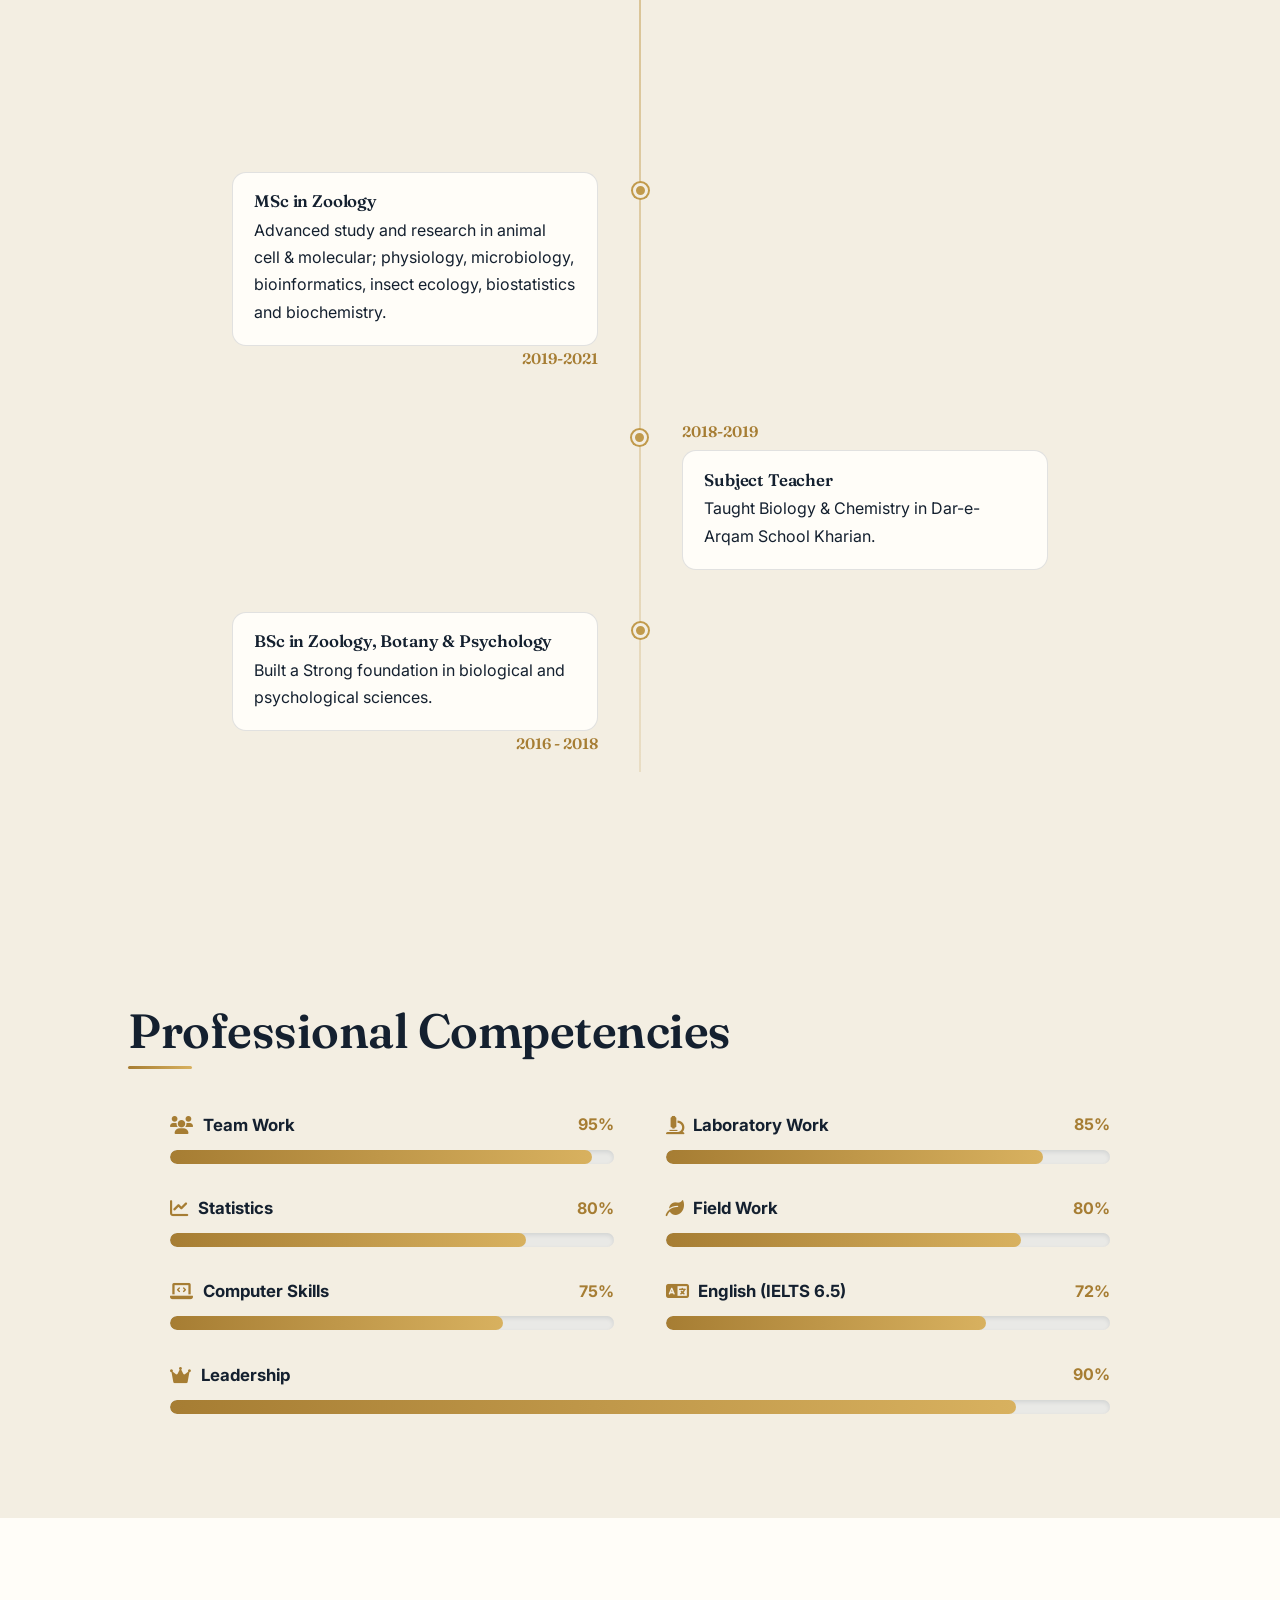
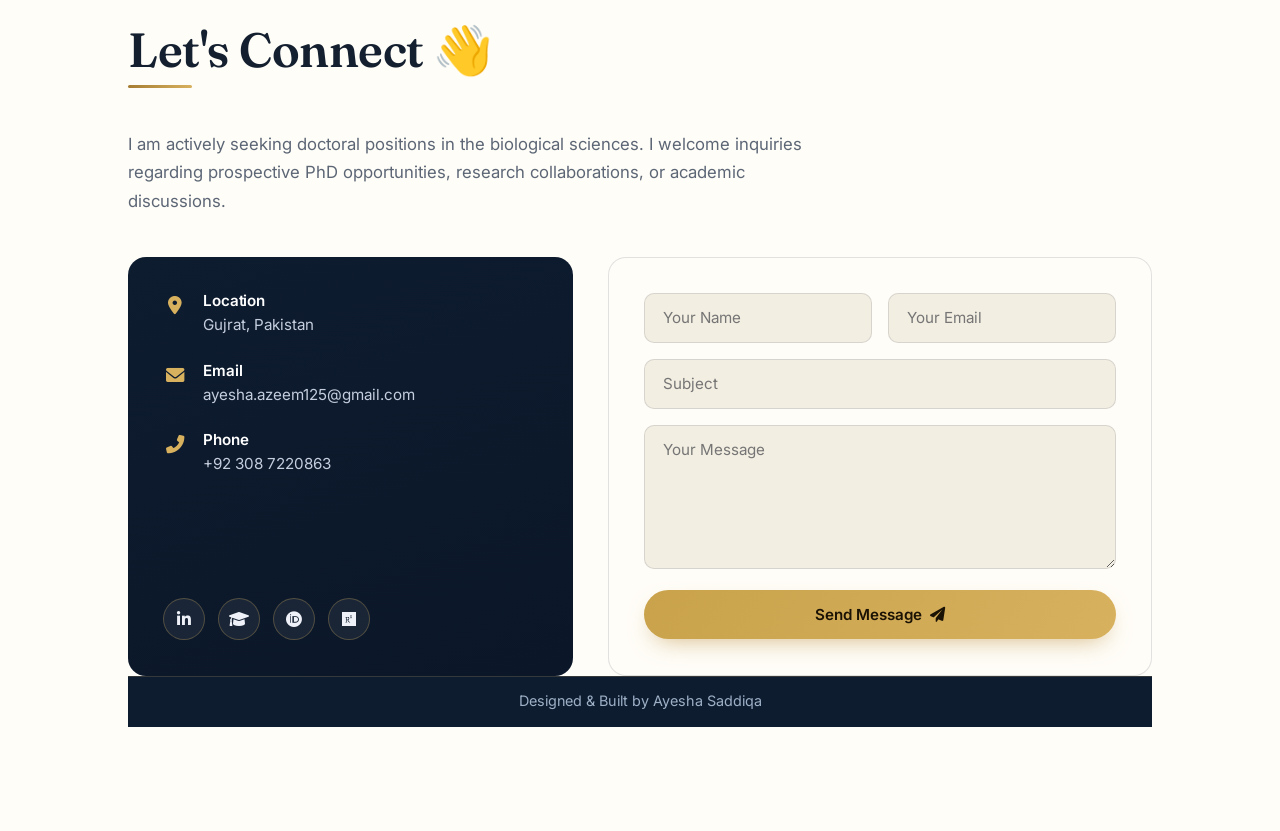
==== commit ea9e452d: "Update index.html" ====
--- a/index.html
+++ b/index.html
@@ -409,43 +409,18 @@
             </div>
         </section>
 
-       <section id="skills">
-    <h2>Professional Competencies</h2>
-
-    <style>
-        .comp-wrap { max-width: 900px; margin: 0 auto; display: grid; gap: 2rem; }
-        .comp-group h3 { font-size: 1.15rem; margin-bottom: 1rem; color: var(--primary); }
-        .comp-tags { display: flex; flex-wrap: wrap; gap: 0.6rem; }
-        .comp-tags span {
-            background: var(--primary-light); color: var(--primary);
-            padding: 0.5rem 1rem; border-radius: 999px;
-            font-size: 0.9rem; font-weight: 600;
-            border: 1px solid rgba(42,157,143,0.25);
-            display: inline-flex; align-items: center; gap: 8px;
-        }
-    </style>
-
-    <div class="comp-wrap fade-up">
-        <div class="comp-group">
-            <h3>Research & Technical</h3>
-            <div class="comp-tags">
-                <span><i class="fas fa-microscope"></i> Laboratory & In Vivo Work</span>
-                <span><i class="fas fa-chart-line"></i> Biostatistics (SPSS, ANOVA)</span>
-                <span><i class="fab fa-python"></i> Python for Data Analysis</span>
-                <span><i class="fas fa-leaf"></i> Field Work</span>
-                <span><i class="fas fa-laptop-code"></i> Scientific Computing</span>
-            </div>
-        </div>
-        <div class="comp-group">
-            <h3>Professional</h3>
-            <div class="comp-tags">
-                <span><i class="fas fa-crown"></i> Leadership</span>
-                <span><i class="fas fa-users"></i> Team Collaboration</span>
-                <span><i class="fas fa-language"></i> English — IELTS 6.5</span>
-            </div>
-        </div>
-    </div>
-</section>
+        <section id="skills">
+            <h2>Professional Competencies</h2>
+            <div class="skills-container fade-up">
+                <div class="skill-box"><div class="skill-info"><span class="skill-name"><i class="fas fa-users"></i> Team Work</span><span class="skill-percent">95%</span></div><div class="skill-bar"><div class="skill-fill" data-width="95%"></div></div></div>
+                <div class="skill-box"><div class="skill-info"><span class="skill-name"><i class="fas fa-microscope"></i> Laboratory Work</span><span class="skill-percent">85%</span></div><div class="skill-bar"><div class="skill-fill" data-width="85%"></div></div></div>
+                <div class="skill-box"><div class="skill-info"><span class="skill-name"><i class="fas fa-chart-line"></i> Statistics</span><span class="skill-percent">80%</span></div><div class="skill-bar"><div class="skill-fill" data-width="80%"></div></div></div>
+                <div class="skill-box"><div class="skill-info"><span class="skill-name"><i class="fas fa-leaf"></i> Field Work</span><span class="skill-percent">80%</span></div><div class="skill-bar"><div class="skill-fill" data-width="80%"></div></div></div>
+                <div class="skill-box"><div class="skill-info"><span class="skill-name"><i class="fas fa-laptop-code"></i> Computer Skills</span><span class="skill-percent">75%</span></div><div class="skill-bar"><div class="skill-fill" data-width="75%"></div></div></div>
+                <div class="skill-box"><div class="skill-info"><span class="skill-name"><i class="fas fa-language"></i> English (IELTS 6.5)</span><span class="skill-percent">72%</span></div><div class="skill-bar"><div class="skill-fill" data-width="72%"></div></div></div>
+                <div class="skill-box full-width-skill"><div class="skill-info"><span class="skill-name"><i class="fas fa-crown"></i> Leadership</span><span class="skill-percent">90%</span></div><div class="skill-bar"><div class="skill-fill" data-width="90%"></div></div></div>
+            </div>
+        </section>
 
 <section id="contact">
             <h2>Let's Connect <span class="wave">👋</span></h2>
--- a/style.css
+++ b/style.css
@@ -7,6 +7,7 @@
 @import url('https://fonts.googleapis.com/css2?family=Fraunces:ital,opsz,wght@0,9..144,400;0,9..144,500;0,9..144,600;1,9..144,400;1,9..144,500&family=Inter:wght@300;400;500;600;700;800&display=swap');
 
 :root {
+   --gold: #c9a24b;
     /* accent + core (names kept so inline var(--primary) etc. keep working) */
     --primary: #c19a4b;          /* gold accent */
     --primary-light: #efe4c8;    /* pale gold */
@@ -238,21 +239,27 @@
 
 @media (max-width: 850px) { .homepage-courses-wrapper { grid-template-columns: 1fr; } }
 
-/* ---------- awards ---------- */
-.awards-canvas { display: grid; grid-template-columns: 1fr 1fr; gap: 1.8rem; max-width: 1000px; }
-.award-card { background: var(--white); border: 1px solid var(--border); border-radius: var(--radius); overflow: hidden; display: flex; flex-direction: column; transition: transform var(--transition-snappy), box-shadow var(--transition-snappy); }
-.award-card:hover { transform: translateY(-5px); box-shadow: var(--shadow-hover); }
-.corner-left, .corner-right { }
-.award-img { width: 100%; aspect-ratio: 16/10; object-fit: cover; cursor: zoom-in; }
-.award-text { padding: 1.5rem 1.6rem; }
+/* ---------- AWARDS (modern diagonal) ---------- */
+.awards-canvas { display: grid; grid-template-columns: 1fr 1fr; gap: 2.2rem; max-width: 980px; margin: 0 auto; }
+.award-card { position: relative; background: var(--white); border: 1px solid var(--border); border-radius: var(--radius); overflow: hidden; display: flex; flex-direction: column; transition: transform var(--transition-snappy), box-shadow var(--transition-snappy), border-color var(--transition-snappy); }
+.award-card:hover { transform: translateY(-8px); box-shadow: var(--shadow-hover); border-color: color-mix(in srgb, var(--primary) 45%, transparent); }
+.award-card.corner-right { margin-top: 3.2rem; }
+.award-card .award-img, .award-card .pending-award-img { width: 100%; aspect-ratio: 16/10; object-fit: cover; cursor: zoom-in; clip-path: polygon(0 0, 100% 0, 100% 84%, 0 100%); transition: clip-path var(--transition-smooth); }
+.award-card:hover .award-img { clip-path: polygon(0 0, 100% 0, 100% 93%, 0 100%); }
+.pending-award-img { display: grid; place-items: center; gap: 0.4rem; background: color-mix(in srgb, var(--primary) 12%, var(--white)); color: var(--gold-deep); }
+.pending-award-img i { font-size: 2.2rem; }
+.pending-award-img p { font-size: 0.85rem; font-family: var(--font-body); }
+.award-text { padding: 0.5rem 1.7rem 1.7rem; position: relative; }
+.award-text::before { content: "\f559"; font-family: "Font Awesome 6 Free"; font-weight: 900; position: absolute; top: -1.7rem; right: 1.4rem; width: 46px; height: 46px; display: grid; place-items: center; border-radius: 12px; background: linear-gradient(120deg, var(--gold), var(--gold-soft)); color: #1a1204; font-size: 1.15rem; box-shadow: 0 8px 20px -8px rgba(193,154,75,0.7); }
 .award-text h3 { font-size: 1.2rem; margin-bottom: 0.3rem; }
 .award-date { color: var(--gold-deep); font-weight: 600; font-size: 0.85rem; margin-bottom: 0.6rem; }
 body.dark-mode .award-date { color: var(--gold-soft); }
-.pending-award-img { width: 100%; aspect-ratio: 16/10; display: grid; place-items: center; gap: 0.4rem; background: color-mix(in srgb, var(--primary) 10%, var(--white)); color: var(--gold-deep); }
-.pending-award-img i { font-size: 2.2rem; }
-.pending-award-img p { font-size: 0.85rem; font-family: var(--font-body); }
-
-@media (max-width: 850px) { .awards-canvas { grid-template-columns: 1fr; } }
+.award-text p { color: var(--text-muted); font-size: 0.95rem; }
+
+@media (max-width: 850px) {
+    .awards-canvas { grid-template-columns: 1fr; }
+    .award-card.corner-right { margin-top: 0; }
+}
 
 /* ---------- certifications ---------- */
 .cert-modern-grid { display: grid; grid-template-columns: repeat(auto-fill, minmax(230px, 1fr)); gap: 1.3rem; }
@@ -304,24 +311,21 @@
     .timeline-item.left .timeline-dot, .timeline-item.right .timeline-dot { left: 13px; right: auto; }
 }
 
-/* ---------- SKILLS / COMPETENCIES (modern bar cards) ---------- */
-.skills-container { display: grid; grid-template-columns: repeat(2, 1fr); gap: 1.4rem; max-width: 1000px; margin: 0 auto; }
+/* ---------- SKILLS / COMPETENCIES (percentage bars) ---------- */
+.skills-container { display: grid; grid-template-columns: repeat(2, 1fr); gap: 1.9rem 3.2rem; max-width: 940px; margin: 0 auto; }
 .full-width-skill { grid-column: 1 / -1; }
-.skill-box { display: flex; flex-direction: column; gap: 0.9rem; background: var(--white); border: 1px solid var(--border); border-radius: 14px; padding: 1.3rem 1.5rem; transition: transform var(--transition-snappy), box-shadow var(--transition-snappy), border-color var(--transition-snappy); }
-.skill-box:hover { transform: translateY(-3px); box-shadow: var(--shadow-soft); border-color: color-mix(in srgb, var(--primary) 45%, transparent); }
+.skill-box { display: flex; flex-direction: column; gap: 0.65rem; }
 .skill-info { display: flex; justify-content: space-between; align-items: center; }
-.skill-name { font-size: 1rem; font-weight: 700; color: var(--dark); display: flex; align-items: center; gap: 0.7rem; font-family: var(--font-body); }
-.skill-name i { display: grid; place-items: center; width: 36px; height: 36px; border-radius: 10px; background: color-mix(in srgb, var(--primary) 14%, transparent); border: 1px solid color-mix(in srgb, var(--primary) 28%, transparent); color: var(--gold-deep); font-size: 1rem; }
+.skill-name { font-size: 1.05rem; font-weight: 700; color: var(--dark); display: flex; align-items: center; gap: 0.6rem; font-family: var(--font-body); }
+.skill-name i { color: var(--gold-deep); font-size: 1.15rem; }
 body.dark-mode .skill-name i { color: var(--gold-soft); }
-.skill-percent { font-family: var(--font-heading); font-weight: 600; color: var(--gold-deep); font-size: 1.2rem; }
+.skill-percent { font-weight: 700; color: var(--gold-deep); font-size: 1rem; }
 body.dark-mode .skill-percent { color: var(--gold-soft); }
-.skill-bar { position: relative; width: 100%; height: 10px; background-color: color-mix(in srgb, var(--navy) 9%, var(--white)); border-radius: 999px; box-shadow: inset 0 1px 3px rgba(14,28,48,0.12); }
+.skill-bar { width: 100%; height: 14px; background-color: color-mix(in srgb, var(--navy) 9%, var(--white)); border-radius: 999px; overflow: hidden; box-shadow: inset 0 2px 4px rgba(14,28,48,0.10); }
 body.dark-mode .skill-bar { background-color: rgba(255,255,255,0.07); }
-.skill-fill { position: relative; height: 100%; width: 0; border-radius: 999px; background: linear-gradient(90deg, var(--gold-deep), var(--gold-soft)); transition: width 1.5s cubic-bezier(0.22, 1, 0.36, 1); box-shadow: 0 0 12px -1px rgba(193,154,75,0.55); }
-.skill-fill::after { content: ""; position: absolute; top: 50%; right: -1px; width: 14px; height: 14px; border-radius: 50%; background: var(--gold-soft); border: 2px solid var(--white); transform: translateY(-50%); box-shadow: 0 2px 6px rgba(14,28,48,0.25); }
-body.dark-mode .skill-fill::after { border-color: var(--navy); }
-
-@media (max-width: 800px) { .skills-container { grid-template-columns: 1fr; } }
+.skill-fill { height: 100%; width: 0; border-radius: 999px; background: linear-gradient(90deg, var(--gold-deep), var(--gold-soft)); transition: width 1.5s cubic-bezier(0.22, 1, 0.36, 1); }
+
+@media (max-width: 800px) { .skills-container { grid-template-columns: 1fr; gap: 1.5rem; } }
 
 /* ---------- contact ---------- */
 .contact-subtext { max-width: 62ch; color: var(--text-muted); margin-bottom: 2.6rem; font-size: 1.05rem; }
@@ -458,3 +462,21 @@
     .thesis-media::after { background: linear-gradient(0deg, rgba(12,26,45,0.9), transparent 55%); }
     .thesis-content { padding: 2.1rem 1.8rem; }
 }
+
+
+/* ===== FIXES: hero CV button, footer size, centered About, thesis button ===== */
+#hero .btn-outline { margin-top: 1.7rem; background: linear-gradient(120deg, var(--gold), var(--gold-soft)); color: #1a1204; border-color: transparent; box-shadow: 0 10px 24px -10px rgba(193,154,75,0.6); letter-spacing: 0.02em; }
+#hero .btn-outline:hover { color: #1a1204; transform: translateY(-2px); box-shadow: 0 16px 30px -10px rgba(193,154,75,0.85); }
+
+.footer-credit { padding-top: 1.2rem; padding-bottom: 1.2rem; }
+
+#about { text-align: center; }
+#about h2 { display: inline-block; }
+#about h2::after { left: 50%; transform: translateX(-50%); }
+.about-content { max-width: 820px; margin: 0 auto; }
+.about-content p { text-align: center; font-size: 1.18rem; line-height: 1.9; }
+
+.thesis-btn { display: inline-flex; align-items: center; gap: 0.6rem; background: linear-gradient(120deg, var(--gold), var(--gold-soft)); color: #1a1204; font-family: var(--font-body); font-weight: 600; font-size: 0.95rem; padding: 0.85rem 1.7rem; border-radius: 999px; transition: var(--transition-snappy); box-shadow: 0 10px 24px -10px rgba(193,154,75,0.6); }
+.thesis-btn:hover { transform: translateY(-2px); gap: 0.9rem; box-shadow: 0 16px 30px -10px rgba(193,154,75,0.85); }
+
+.footer-credit { padding: 0.8rem 1rem !important; }
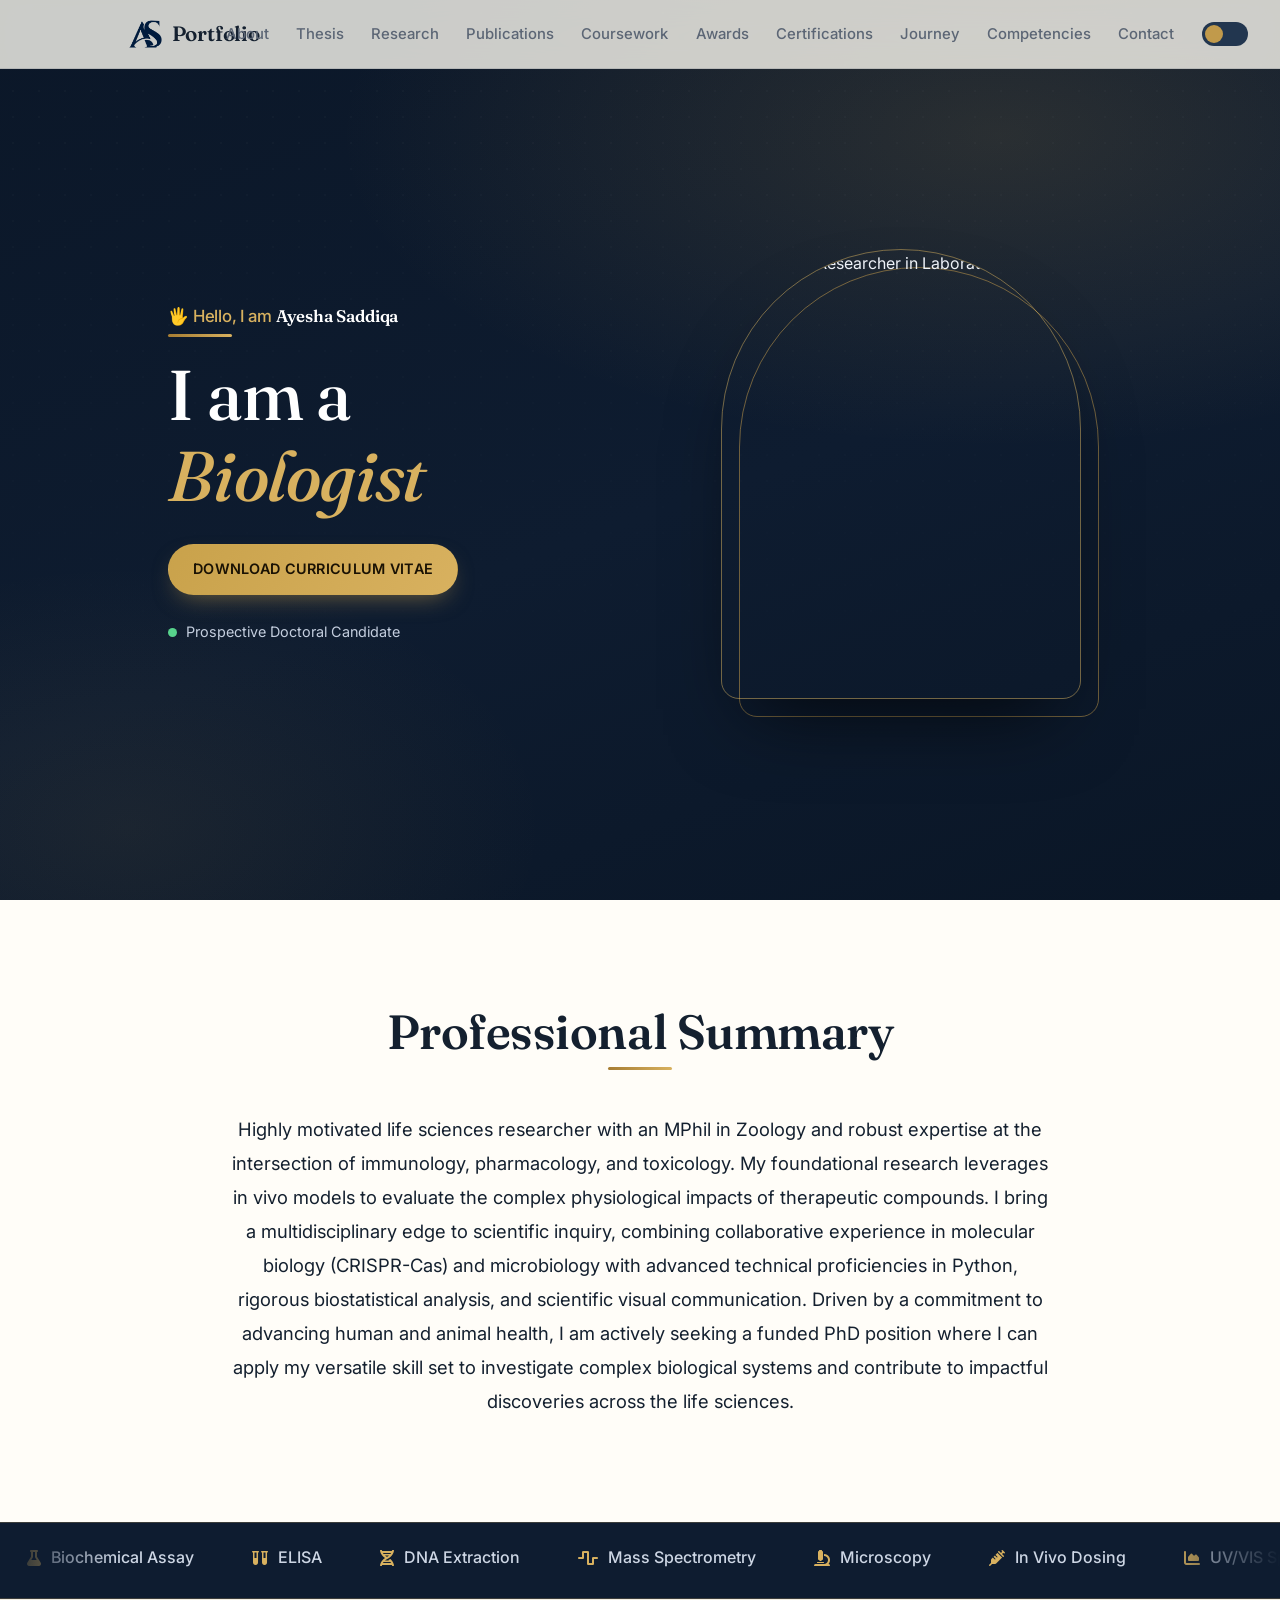
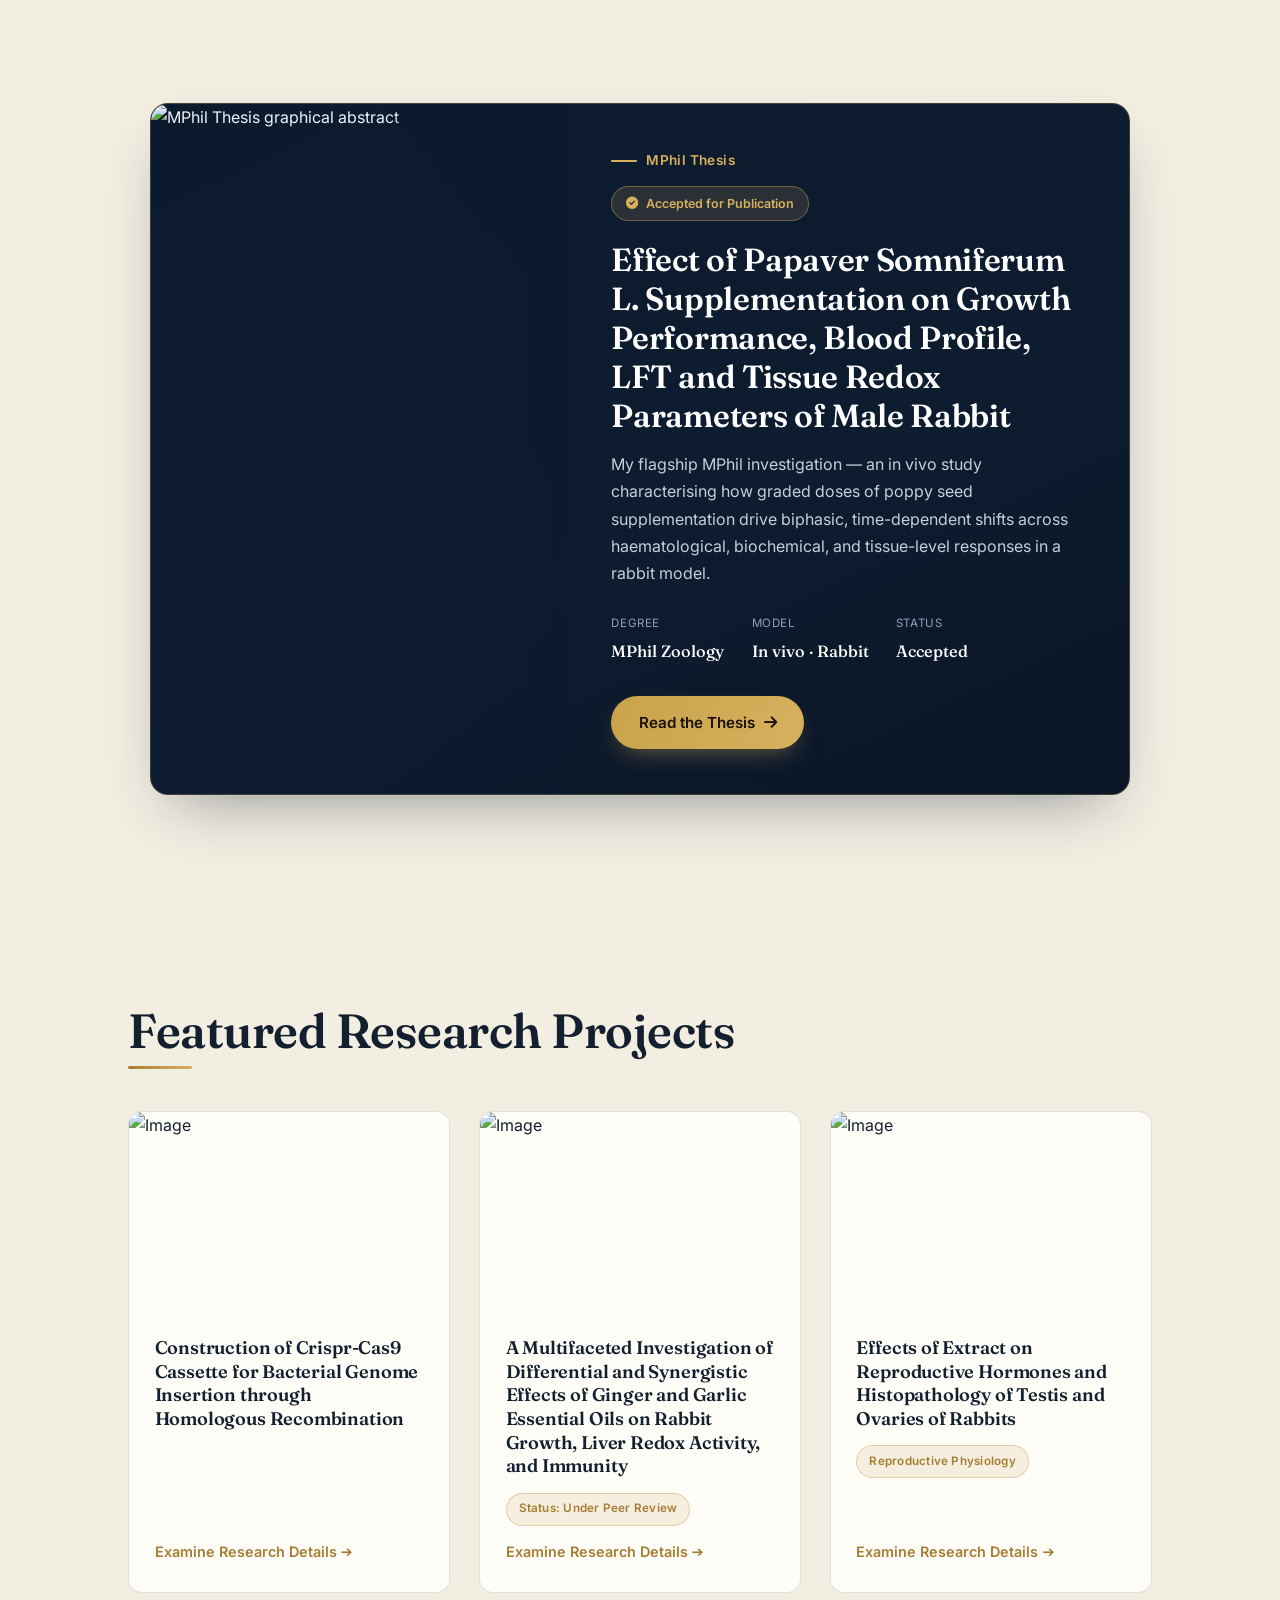
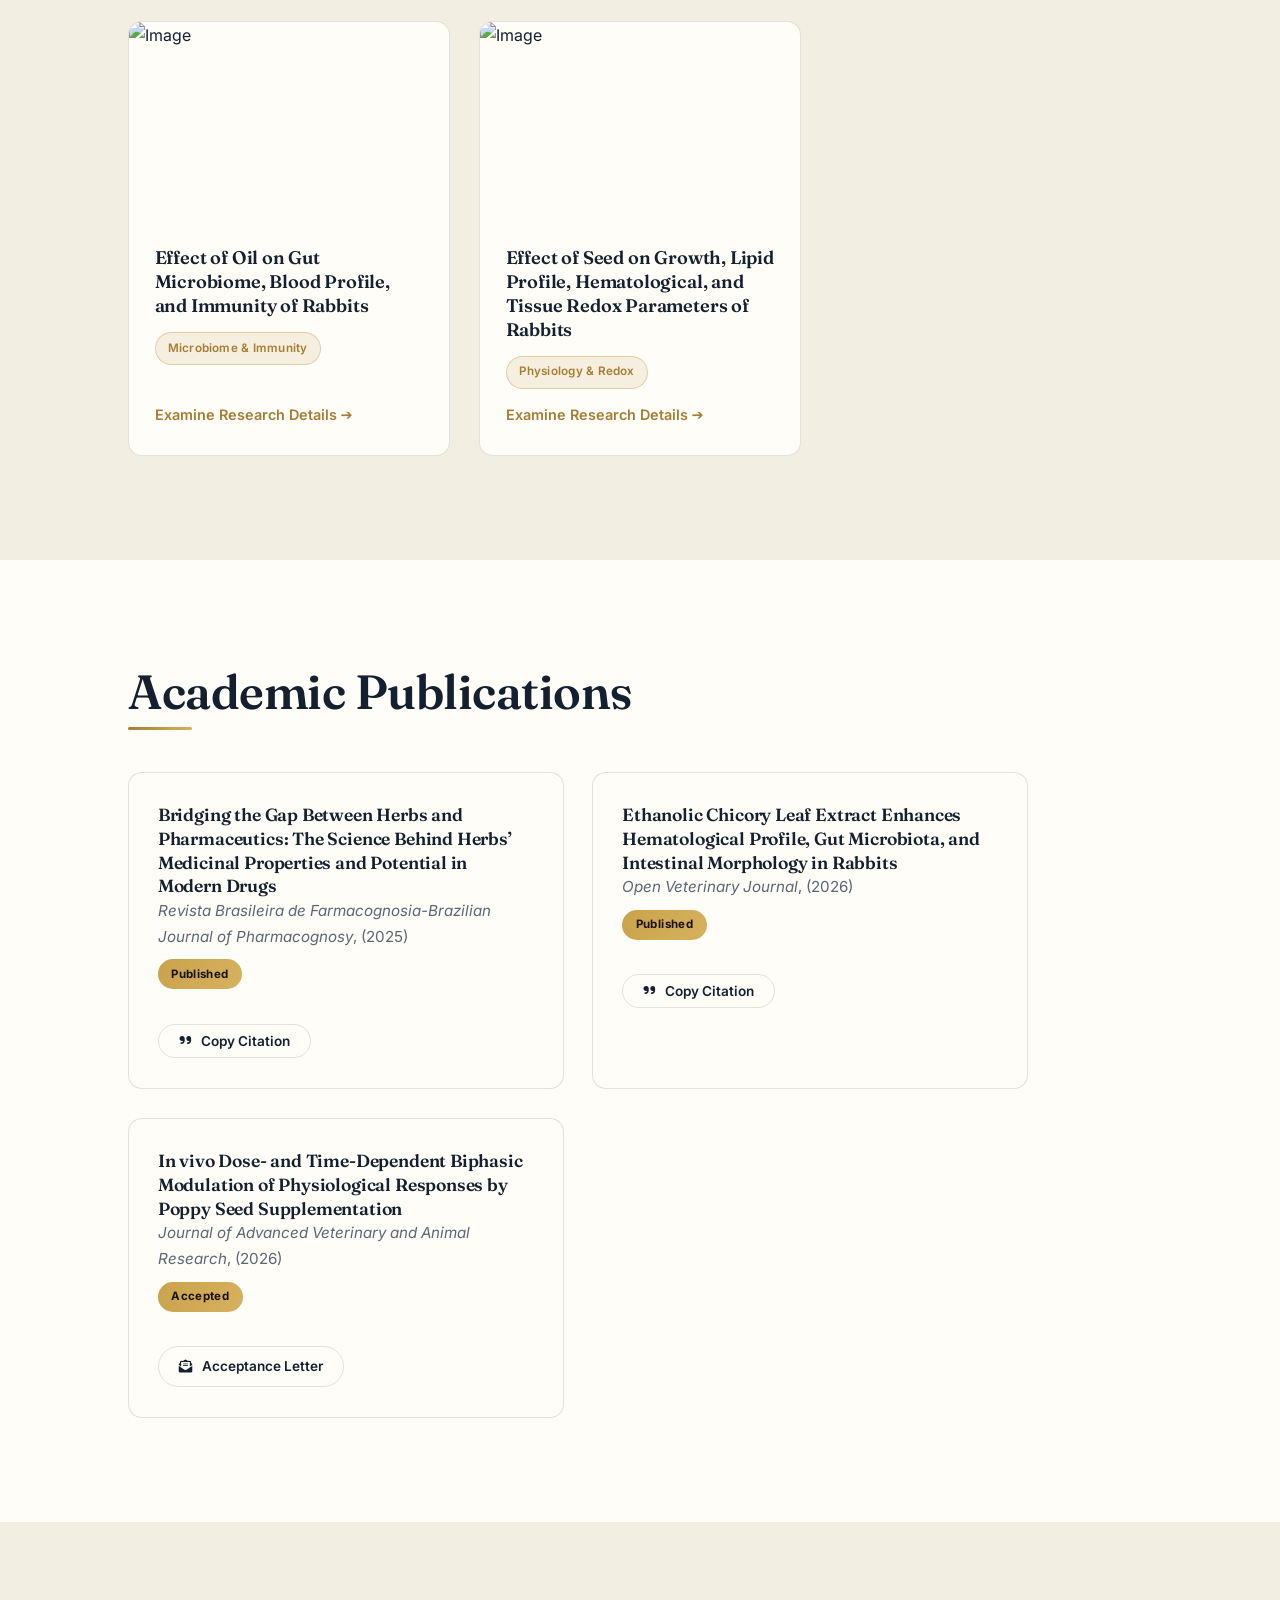
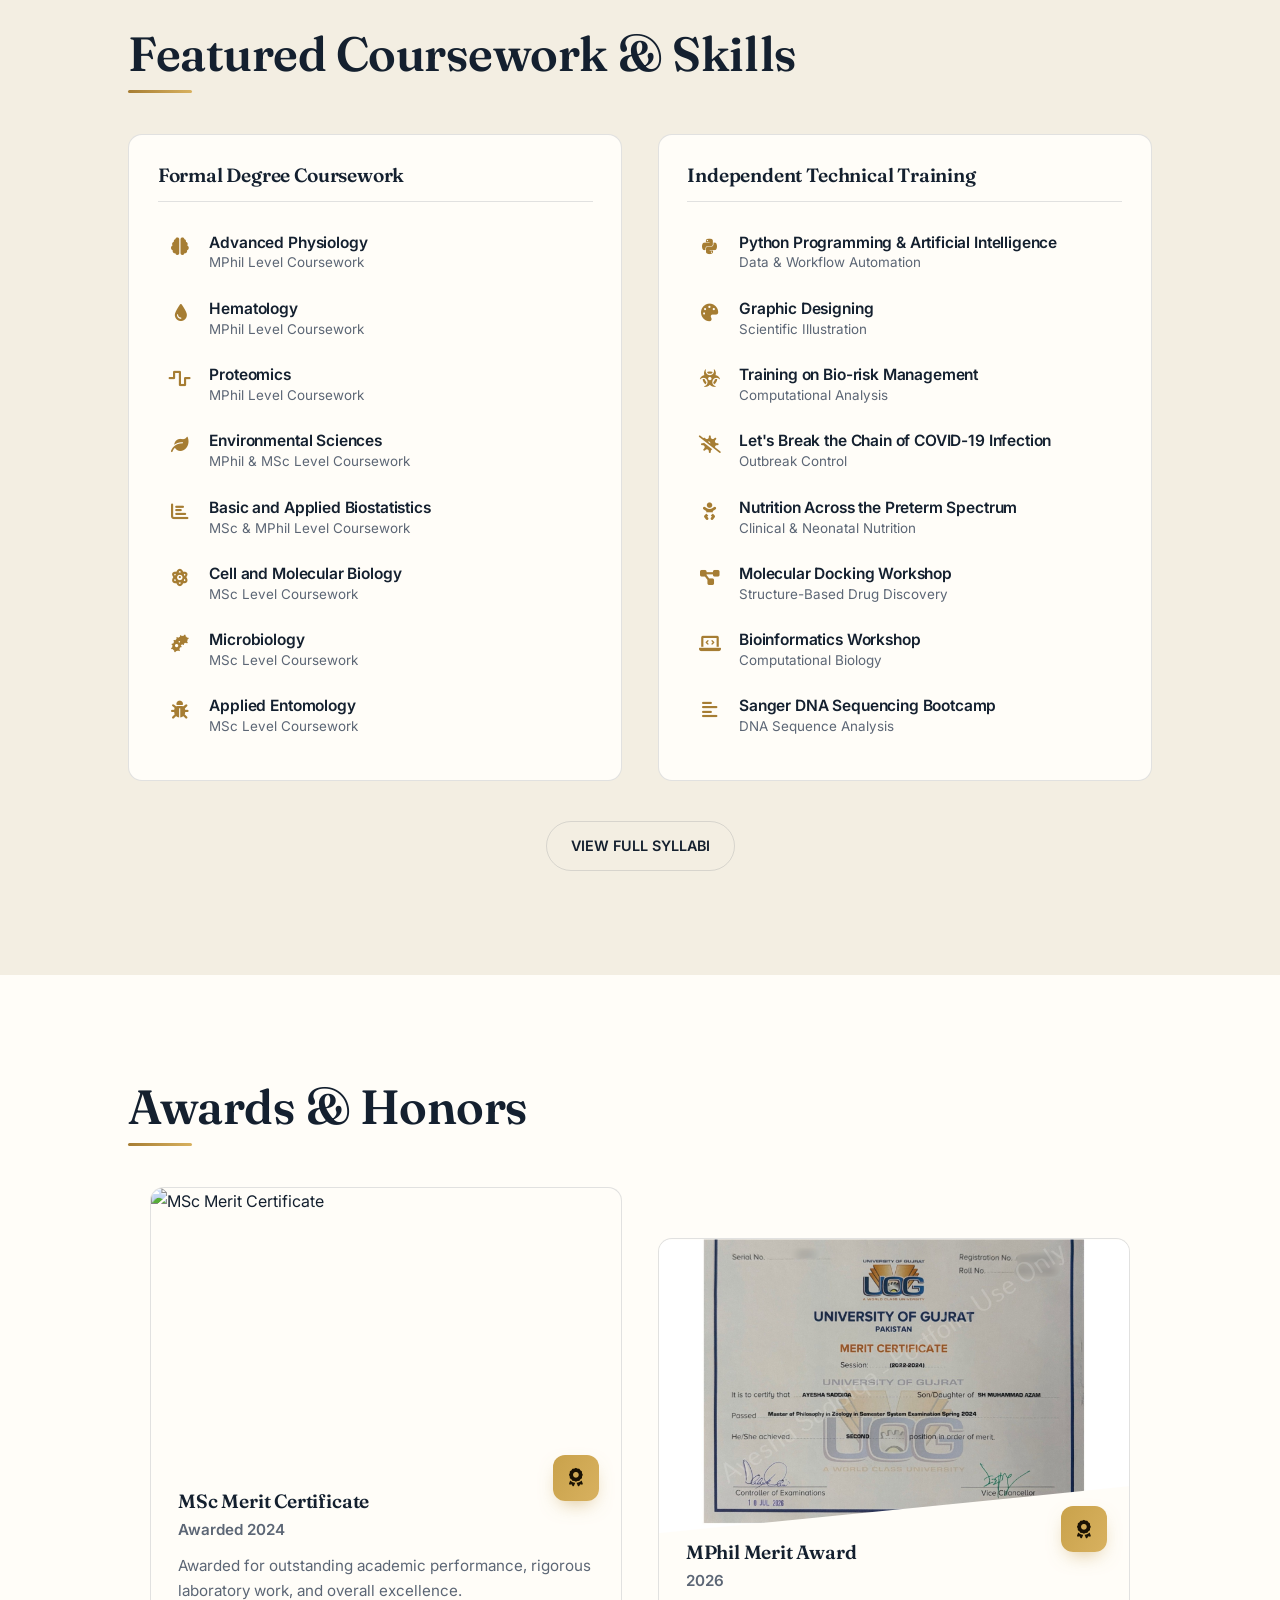
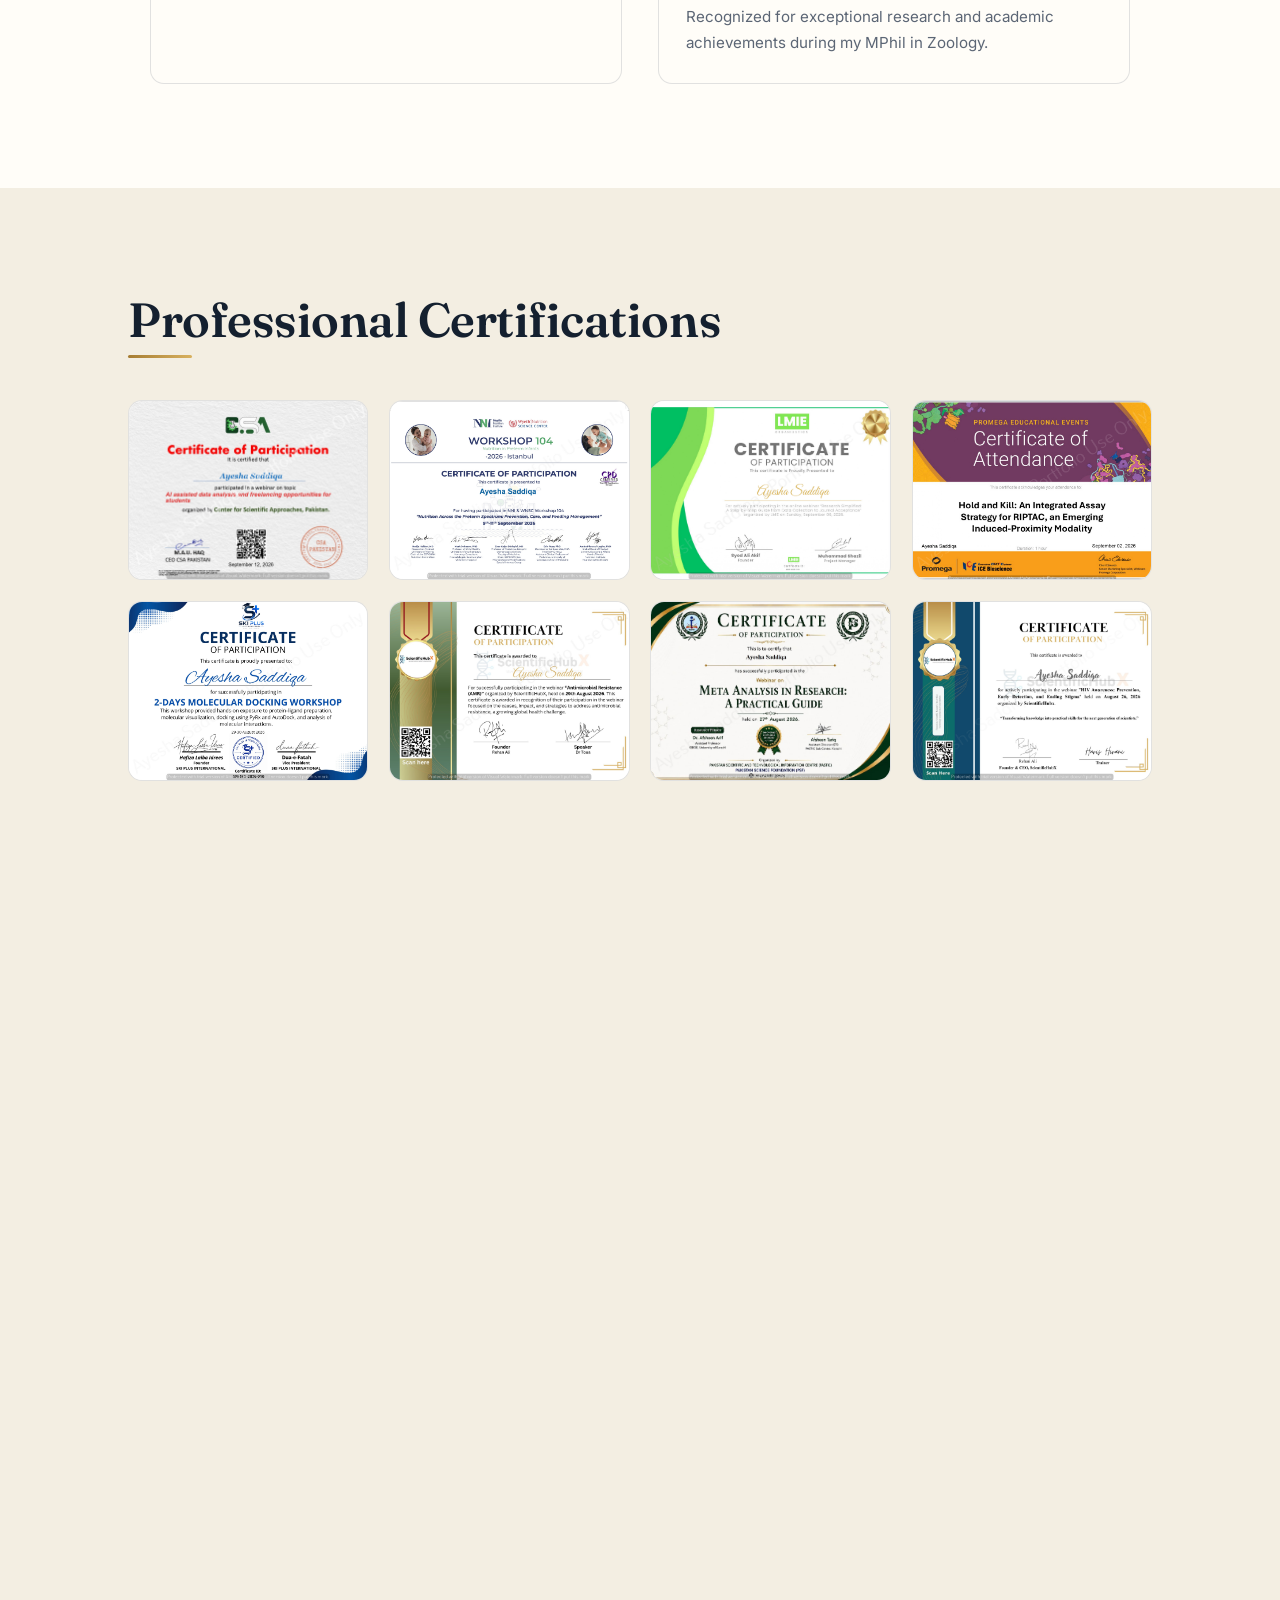
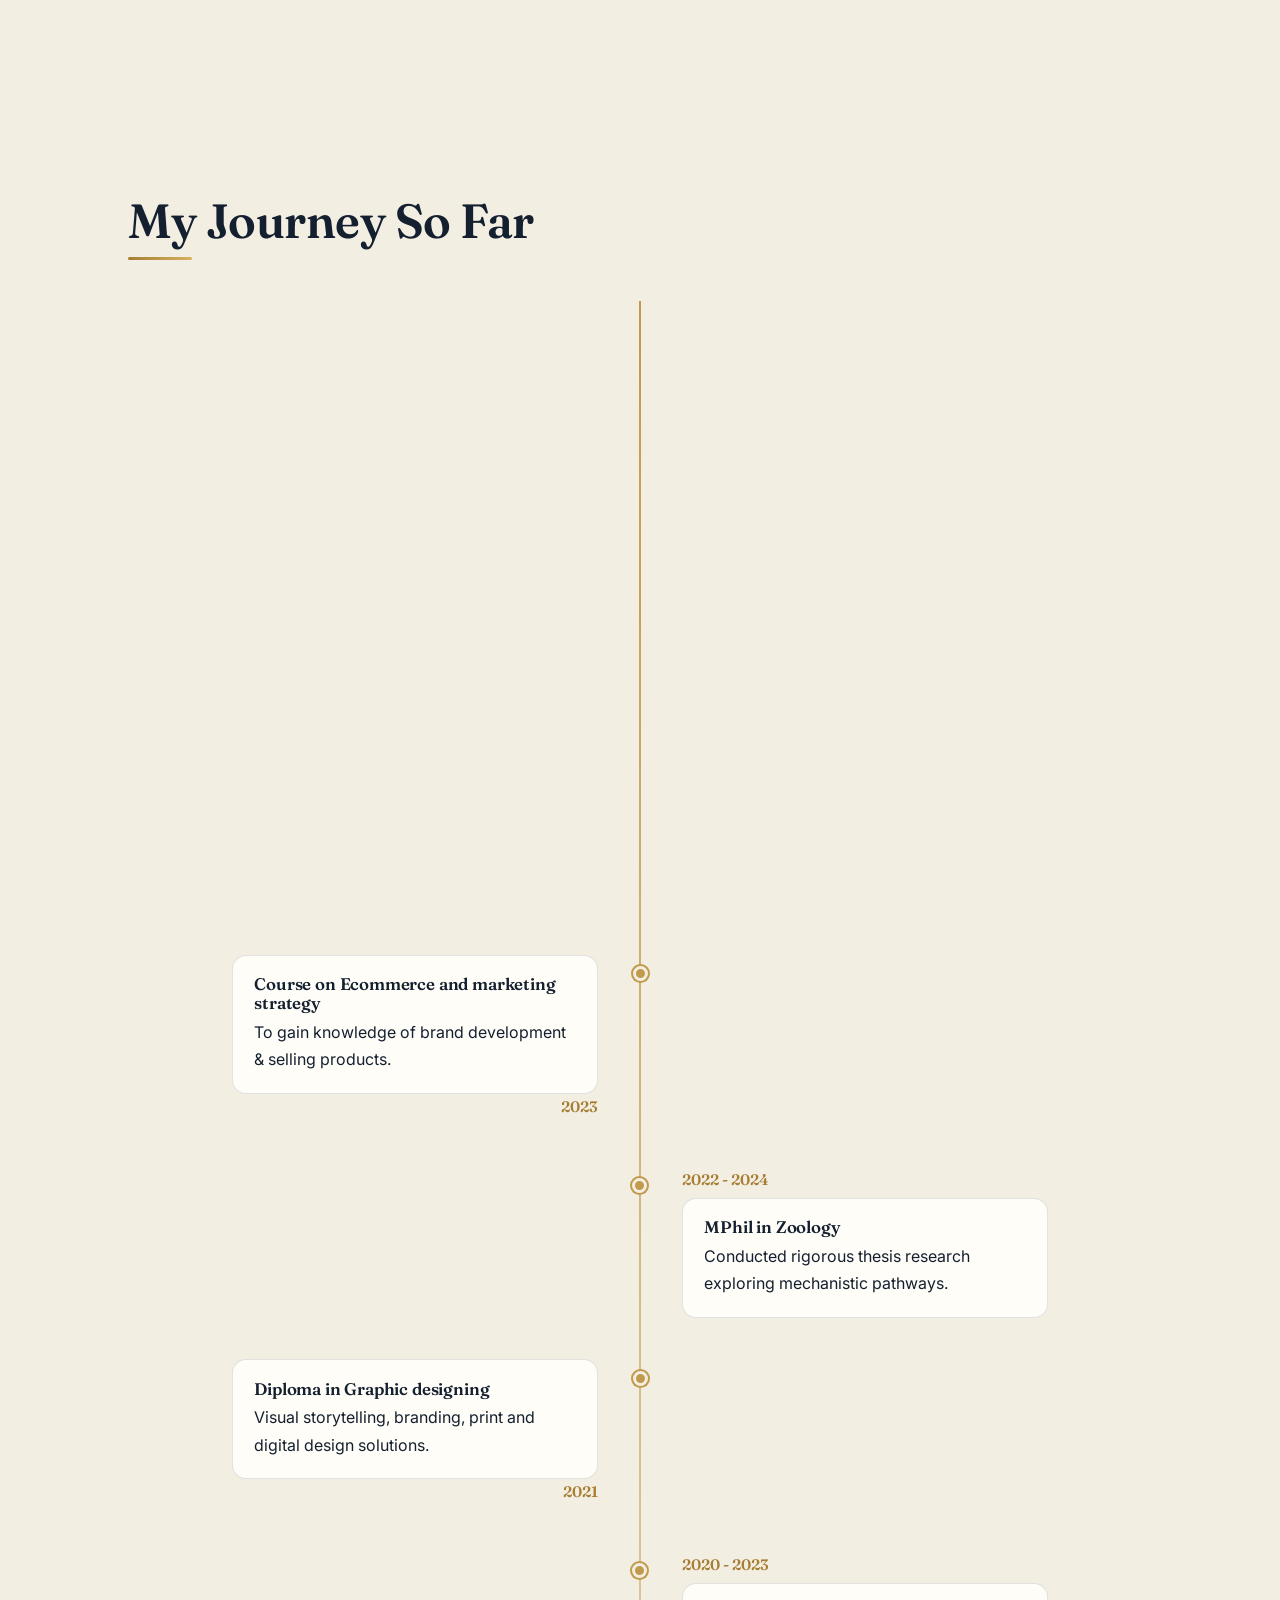
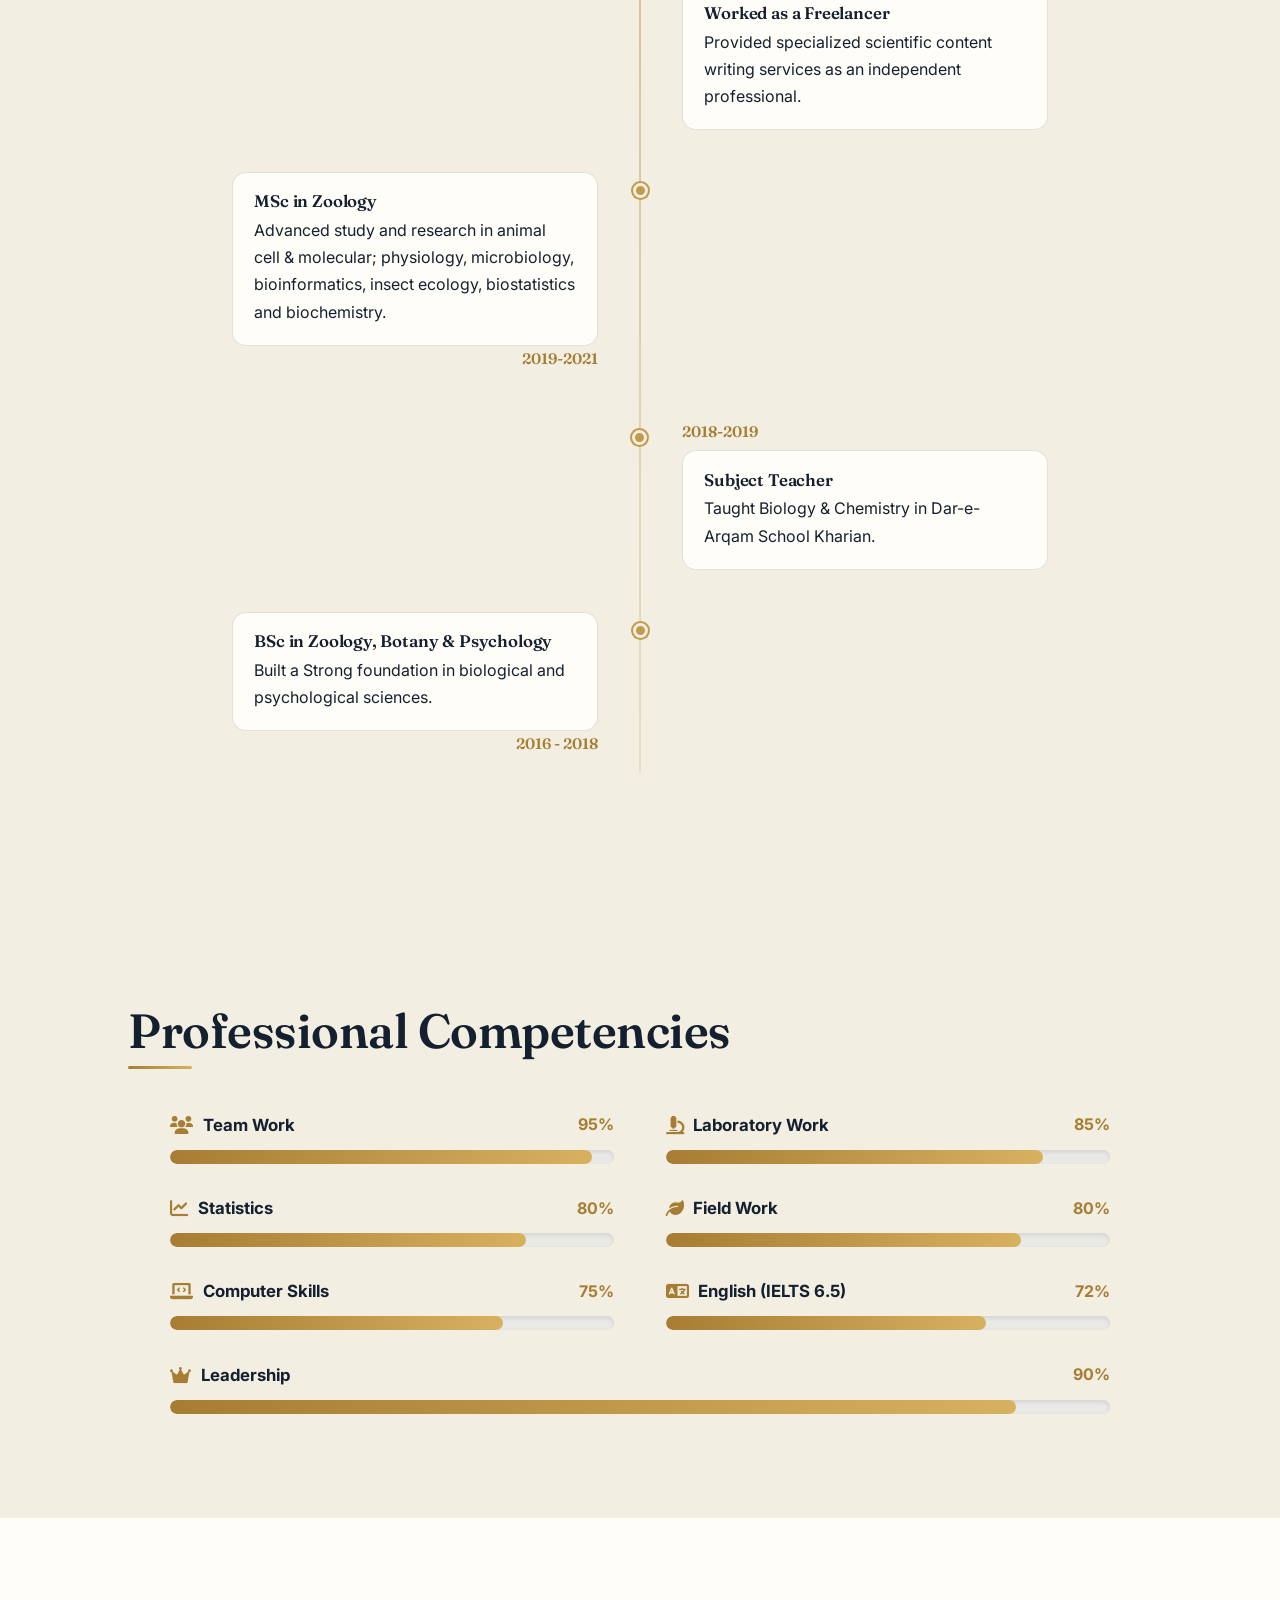
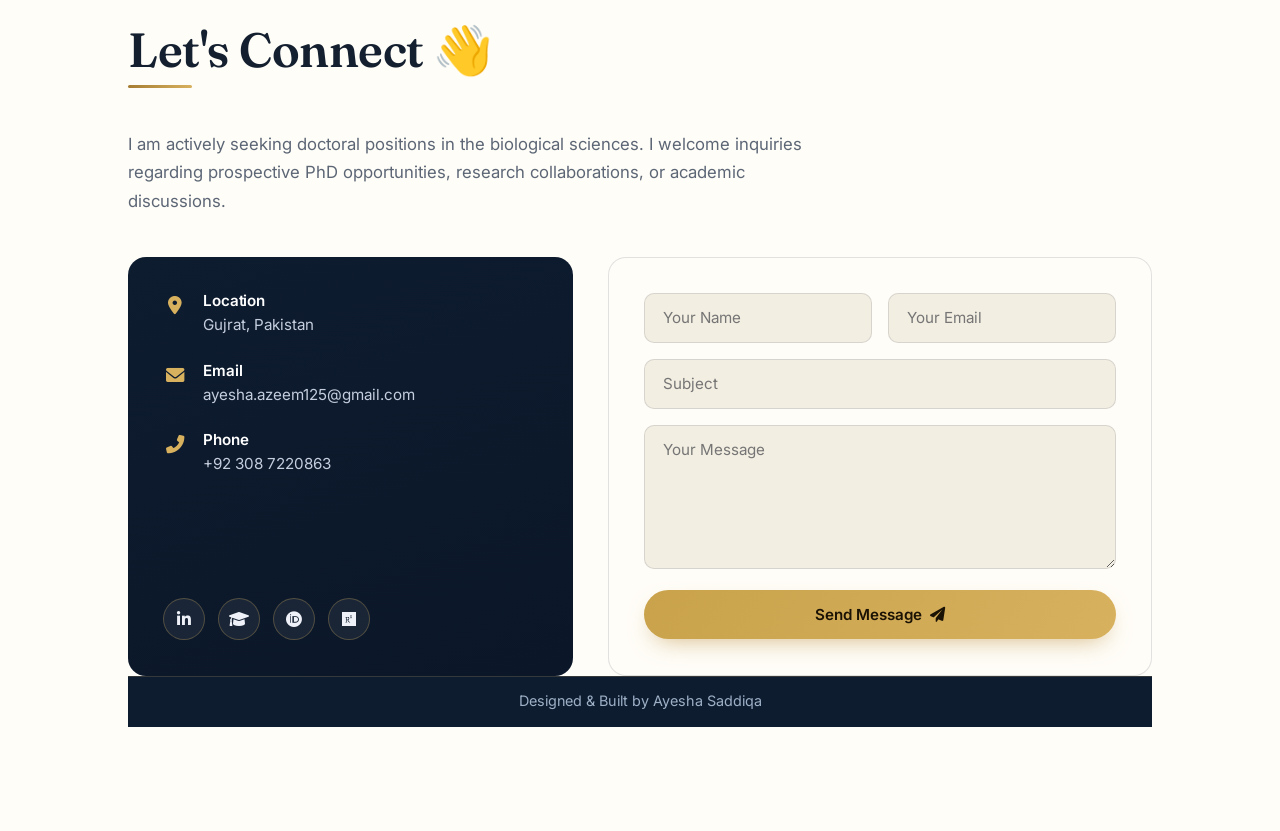
==== commit 24fdd85a: "Update index.html" ====
--- a/index.html
+++ b/index.html
@@ -353,7 +353,7 @@
                     </div>
                 </div>
                 <div class="award-card corner-right fade-up">
-                        <img src="MPhil merit certificate.jpeg" alt="MPhil Merit Award" class="award-img">
+                        <img src="mphil merit certificate.jpeg" alt="MPhil Merit Award" class="award-img">
                     <div class="award-text">
                         <h3>MPhil Merit Award</h3>
                         <p class="award-date">2026</p>
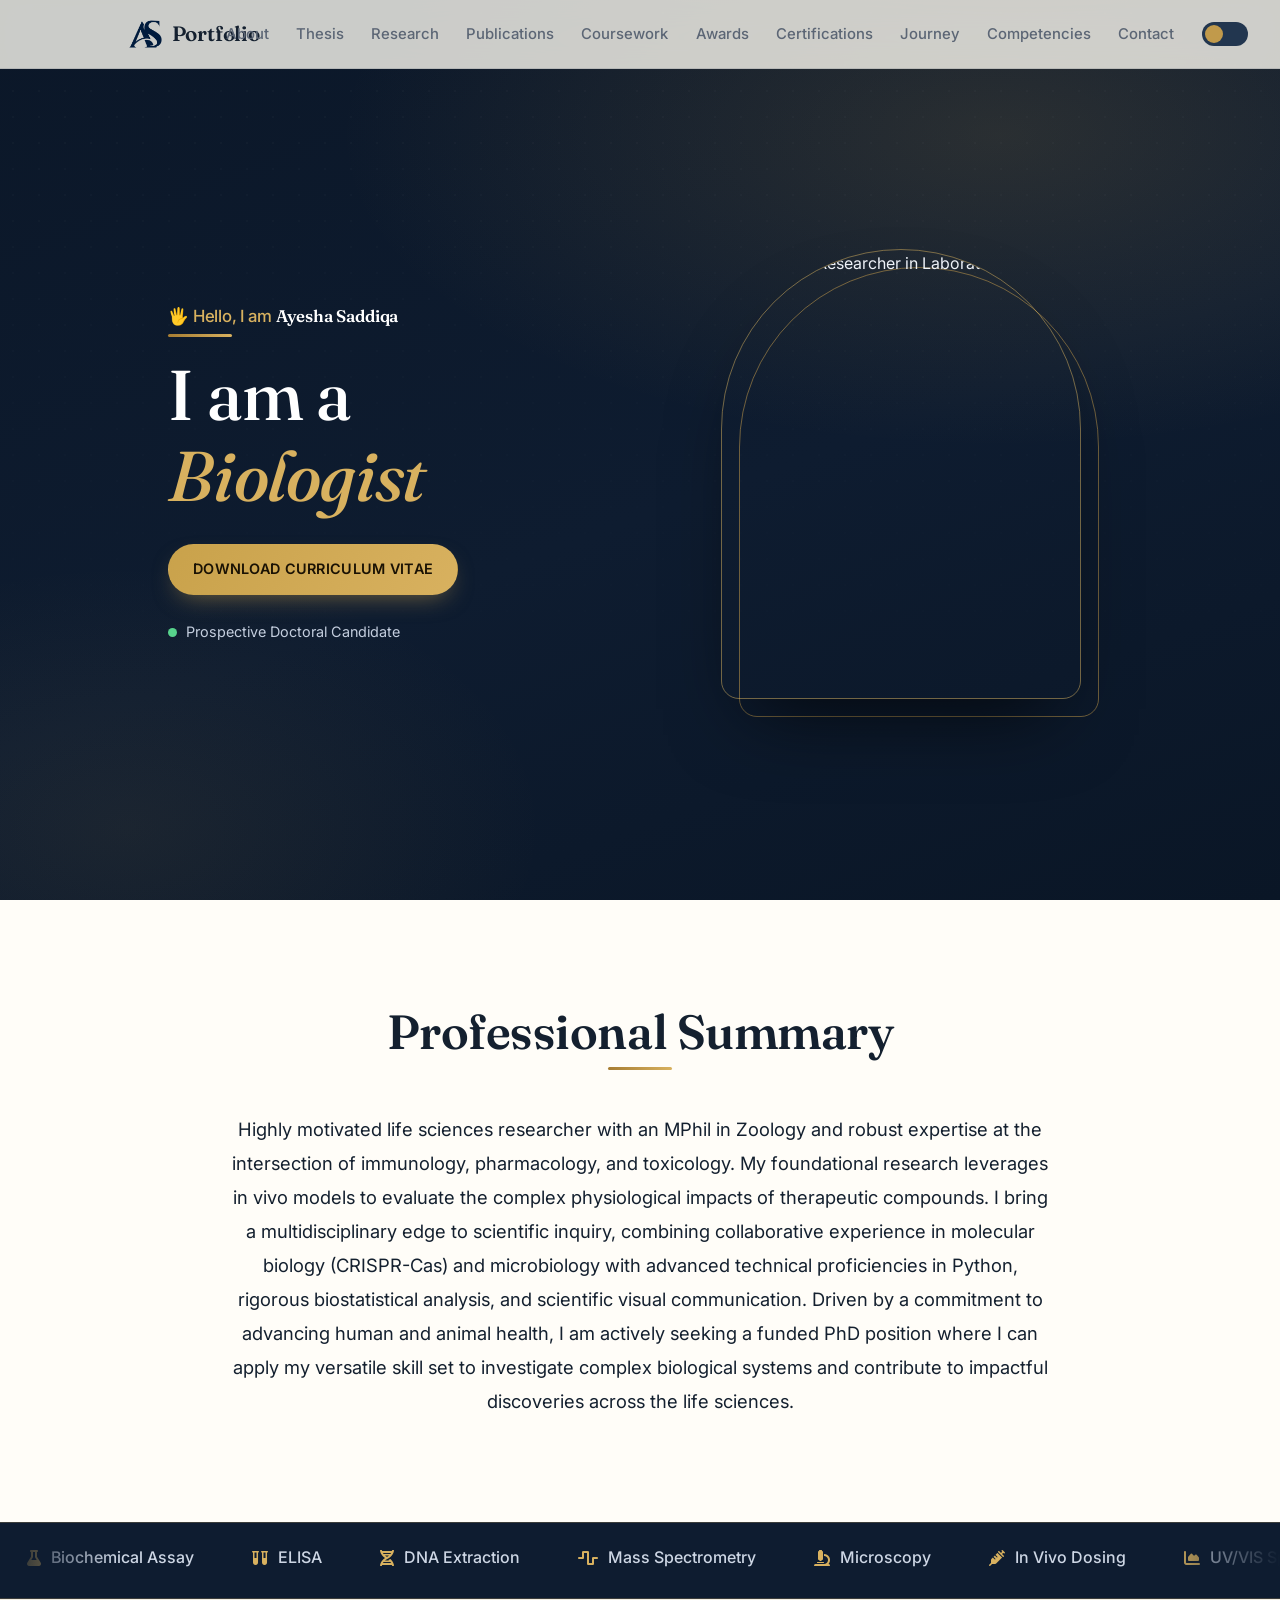
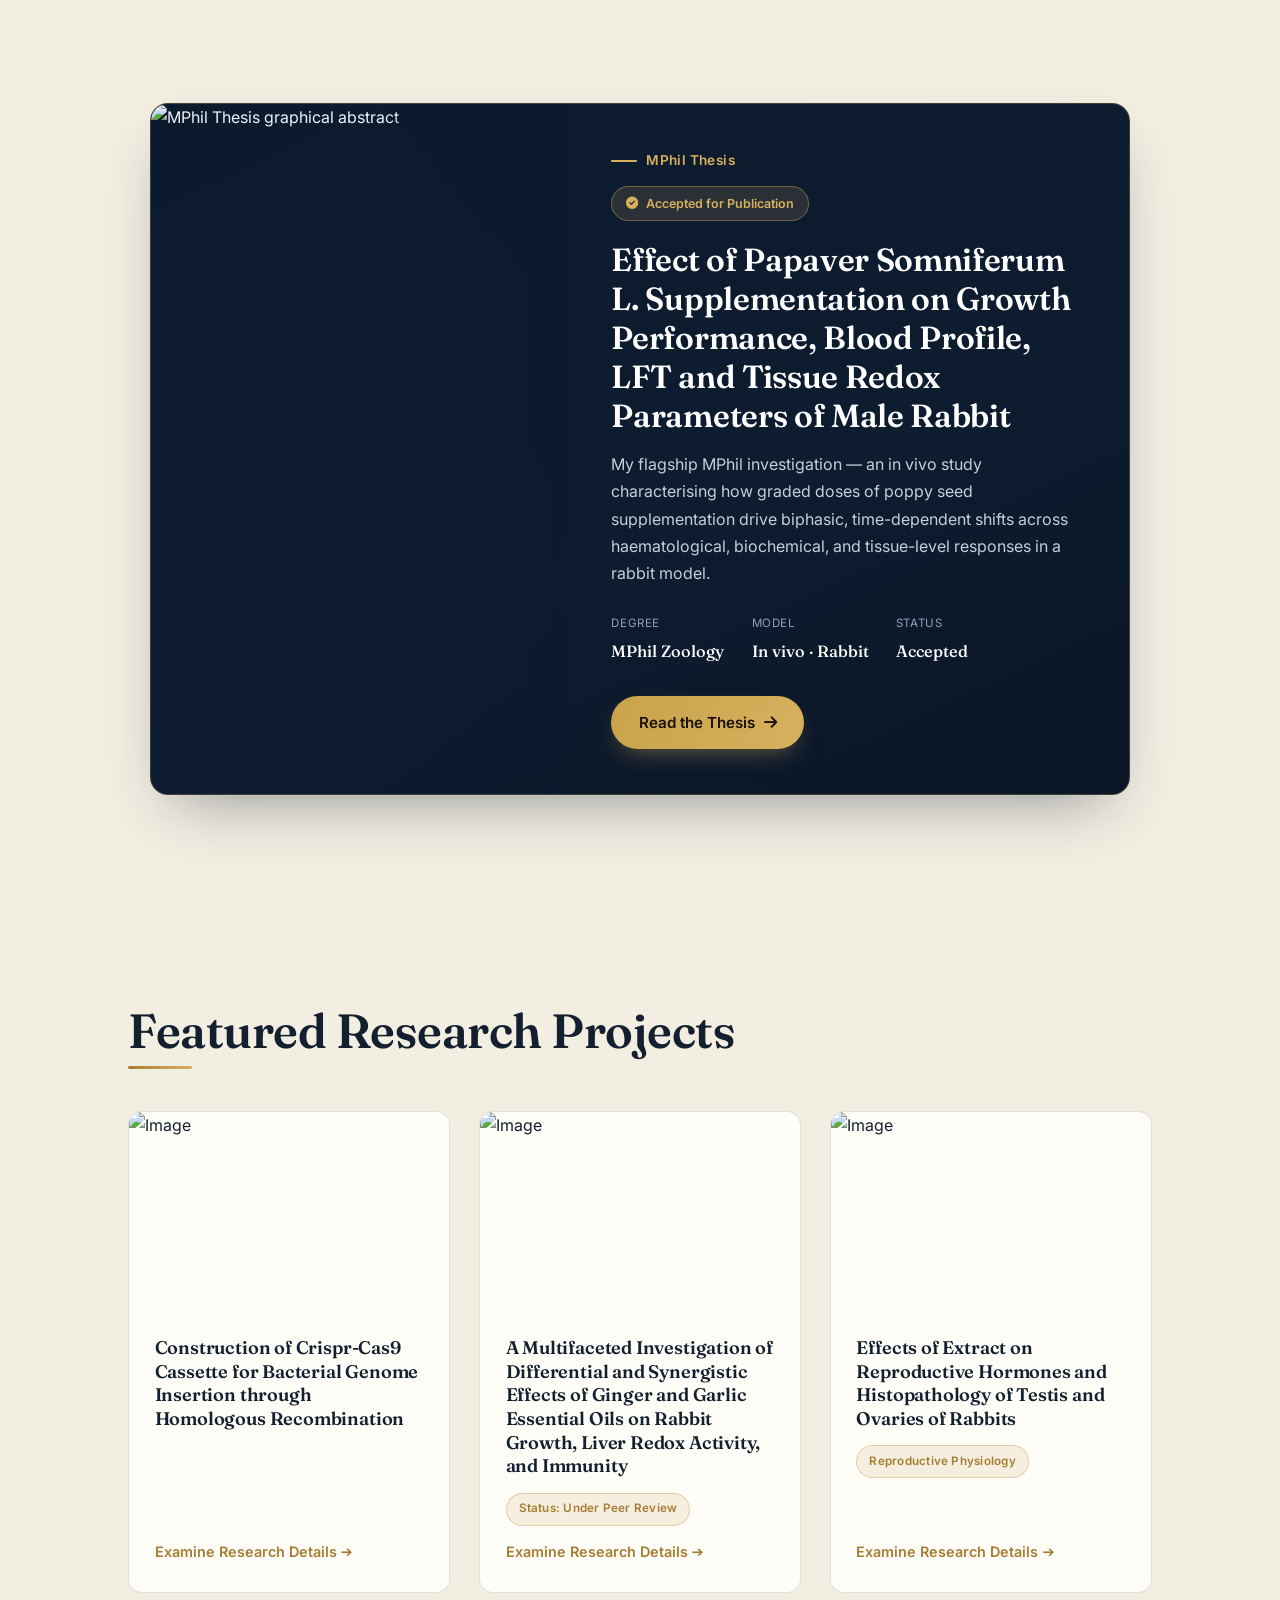
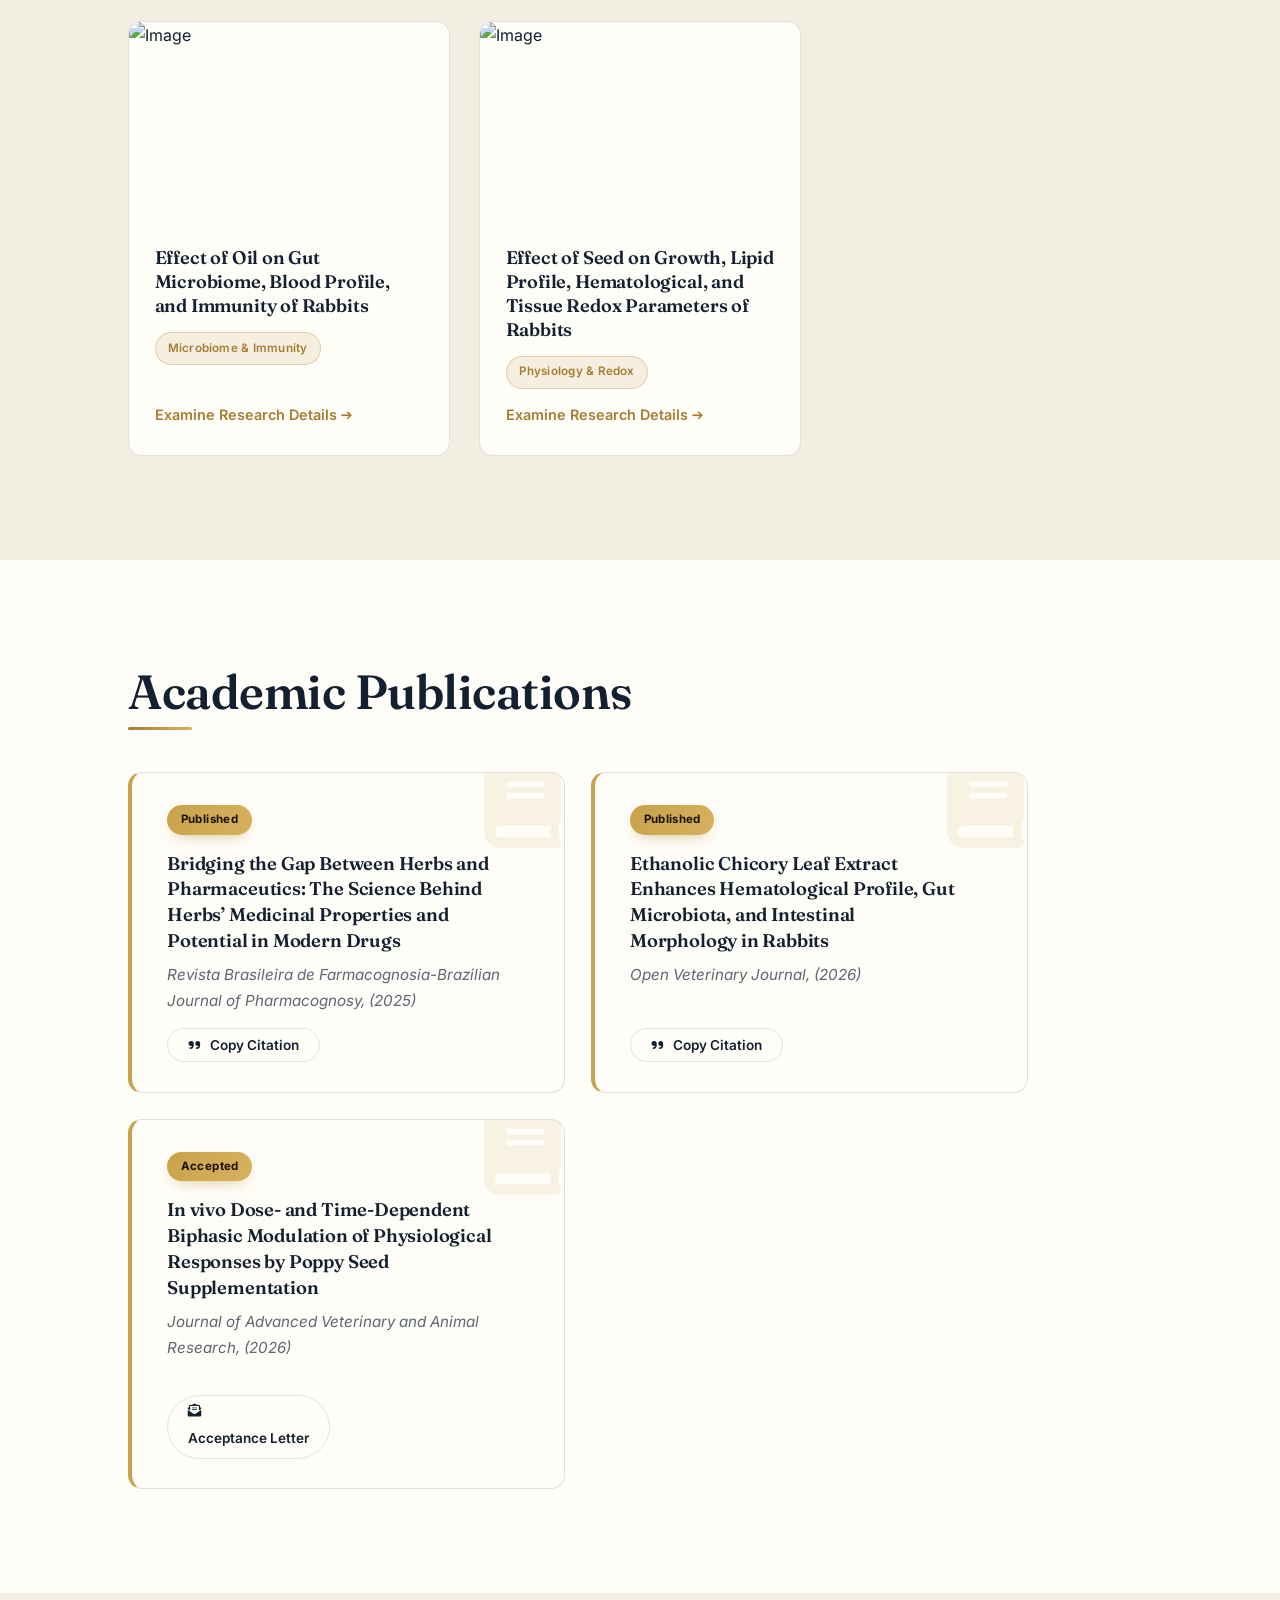
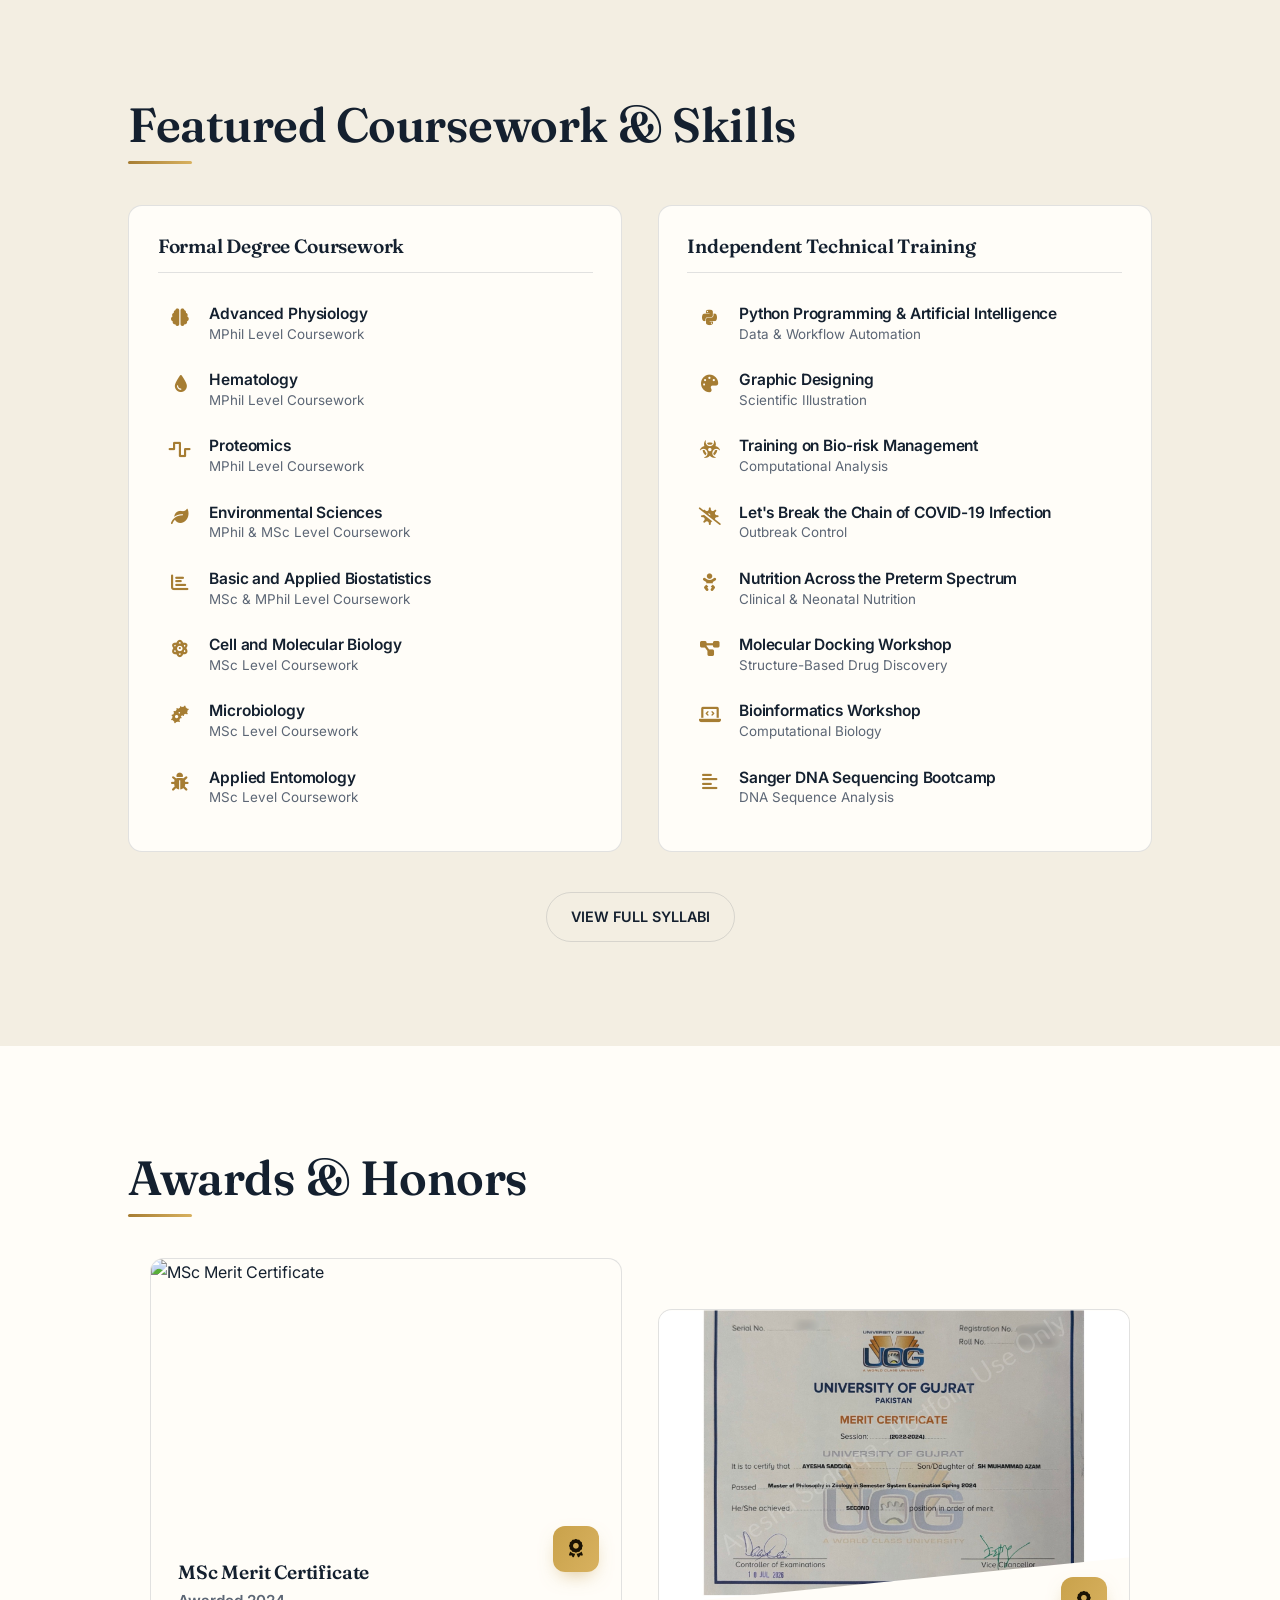
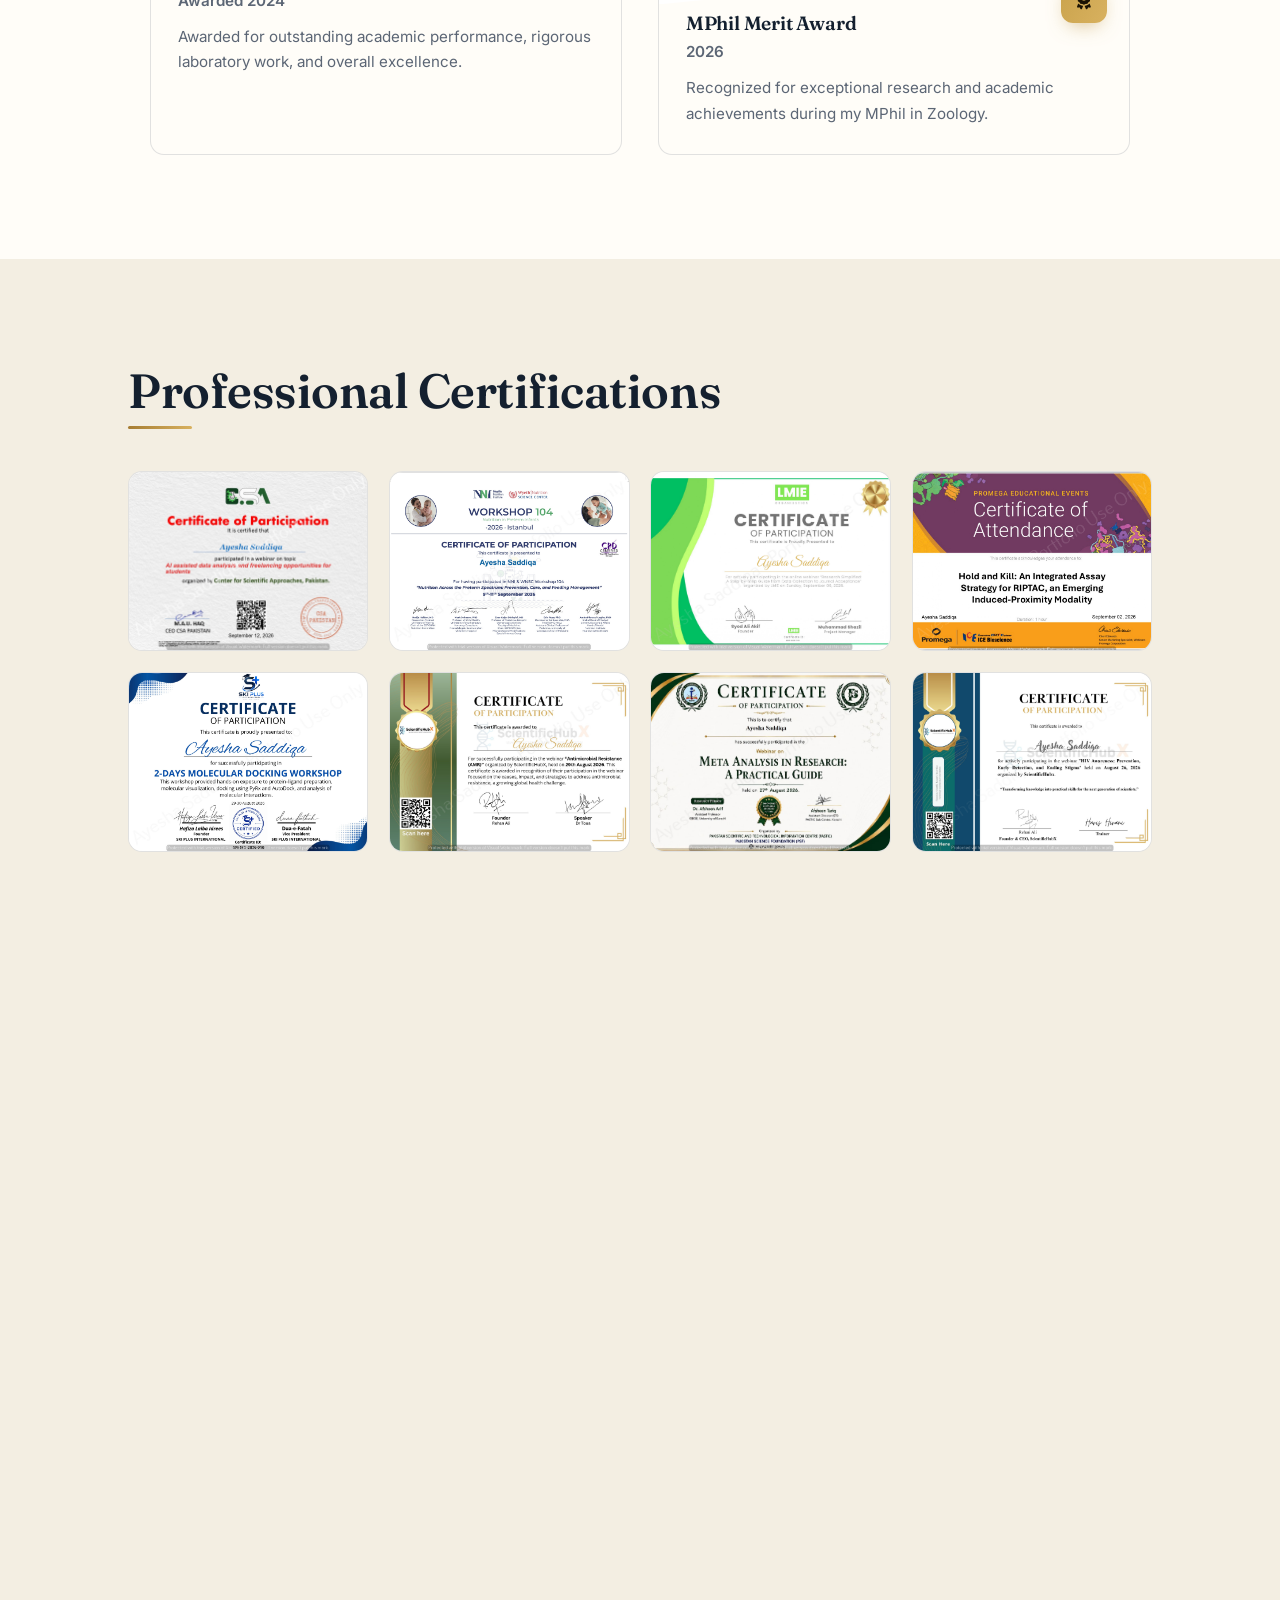
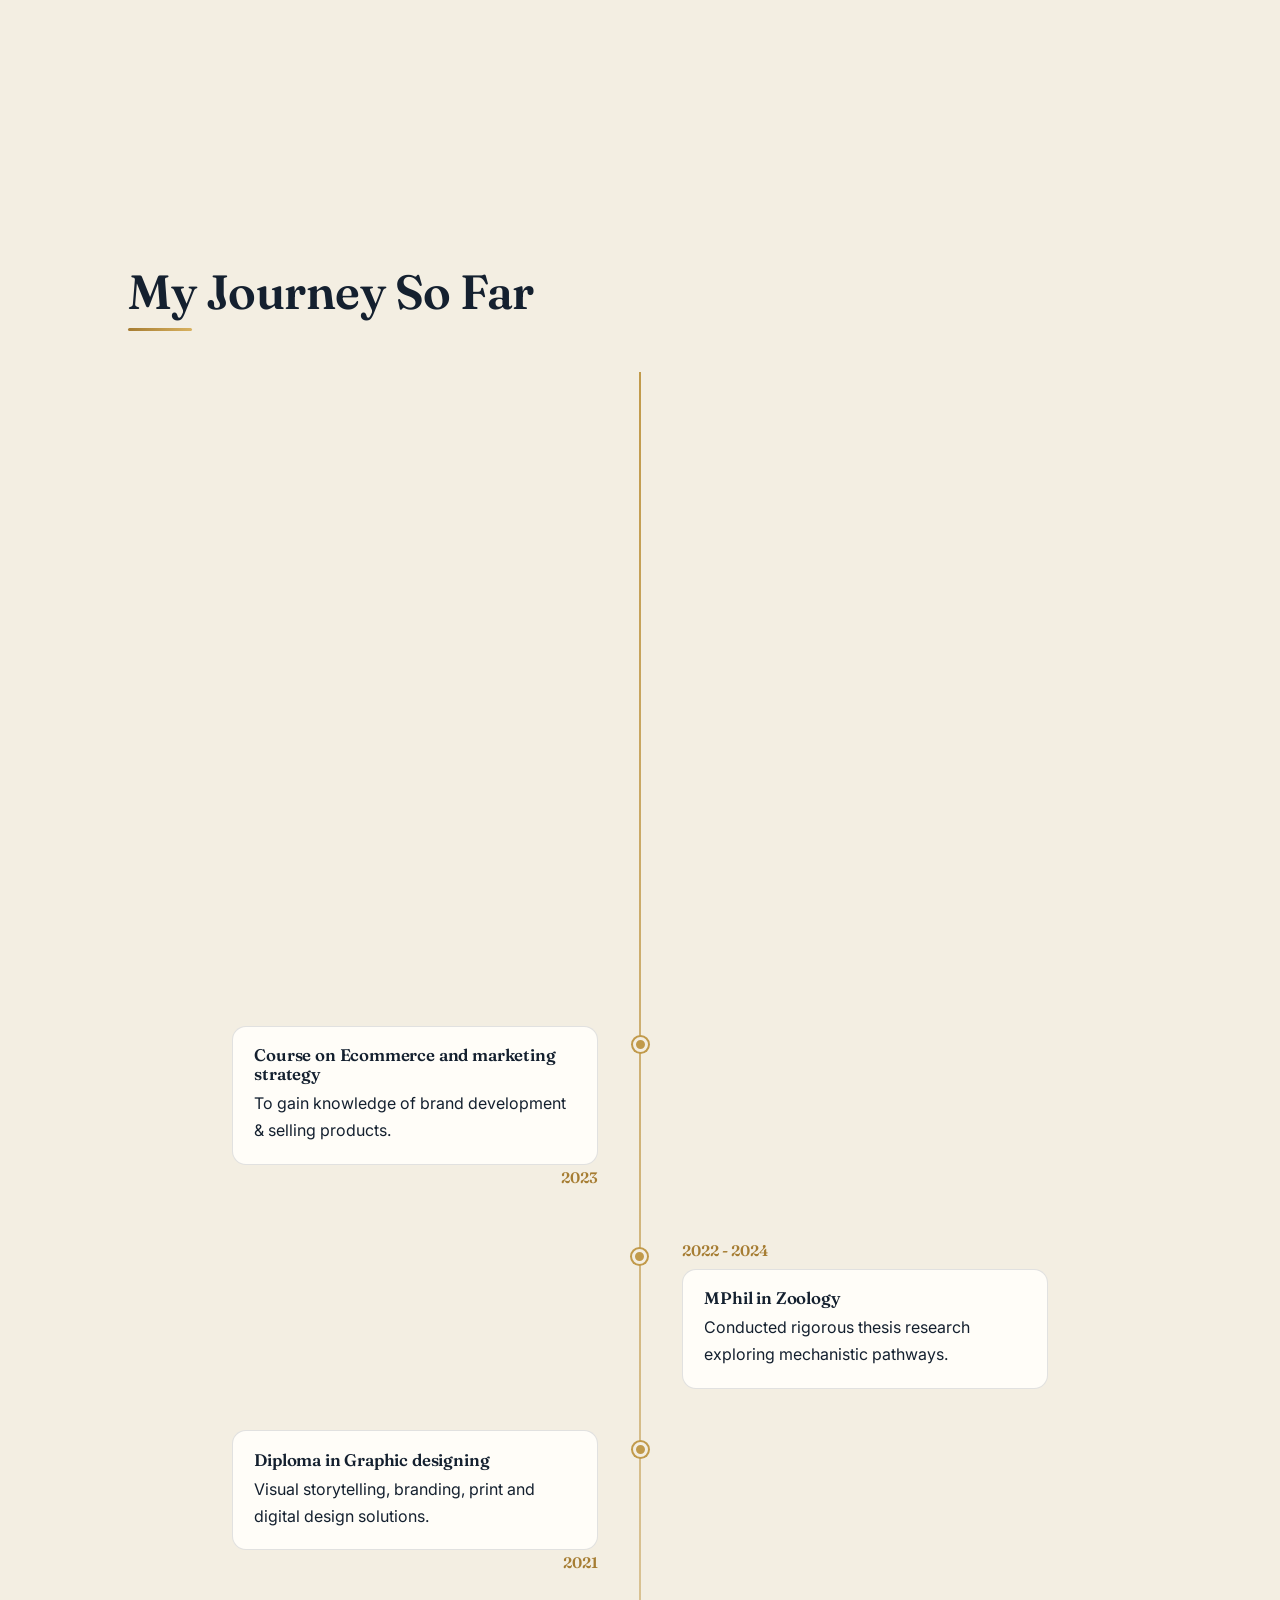
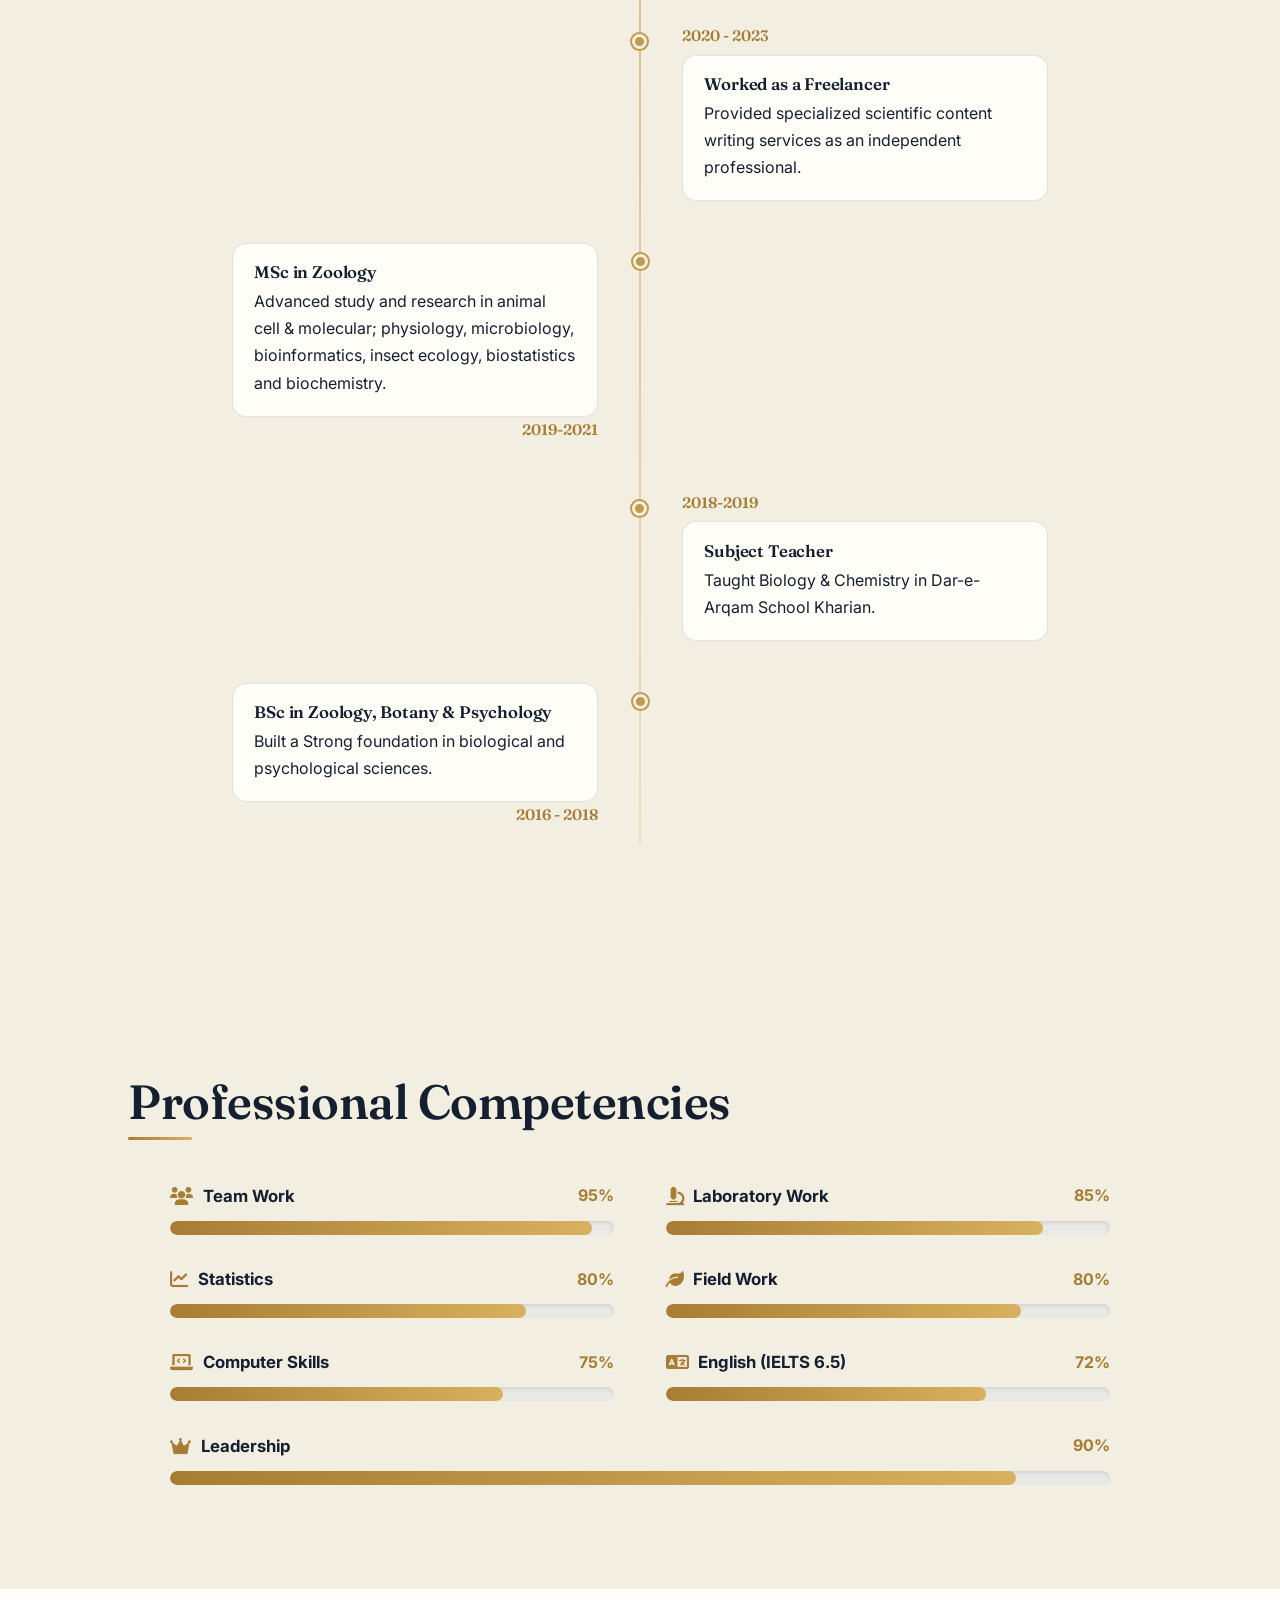
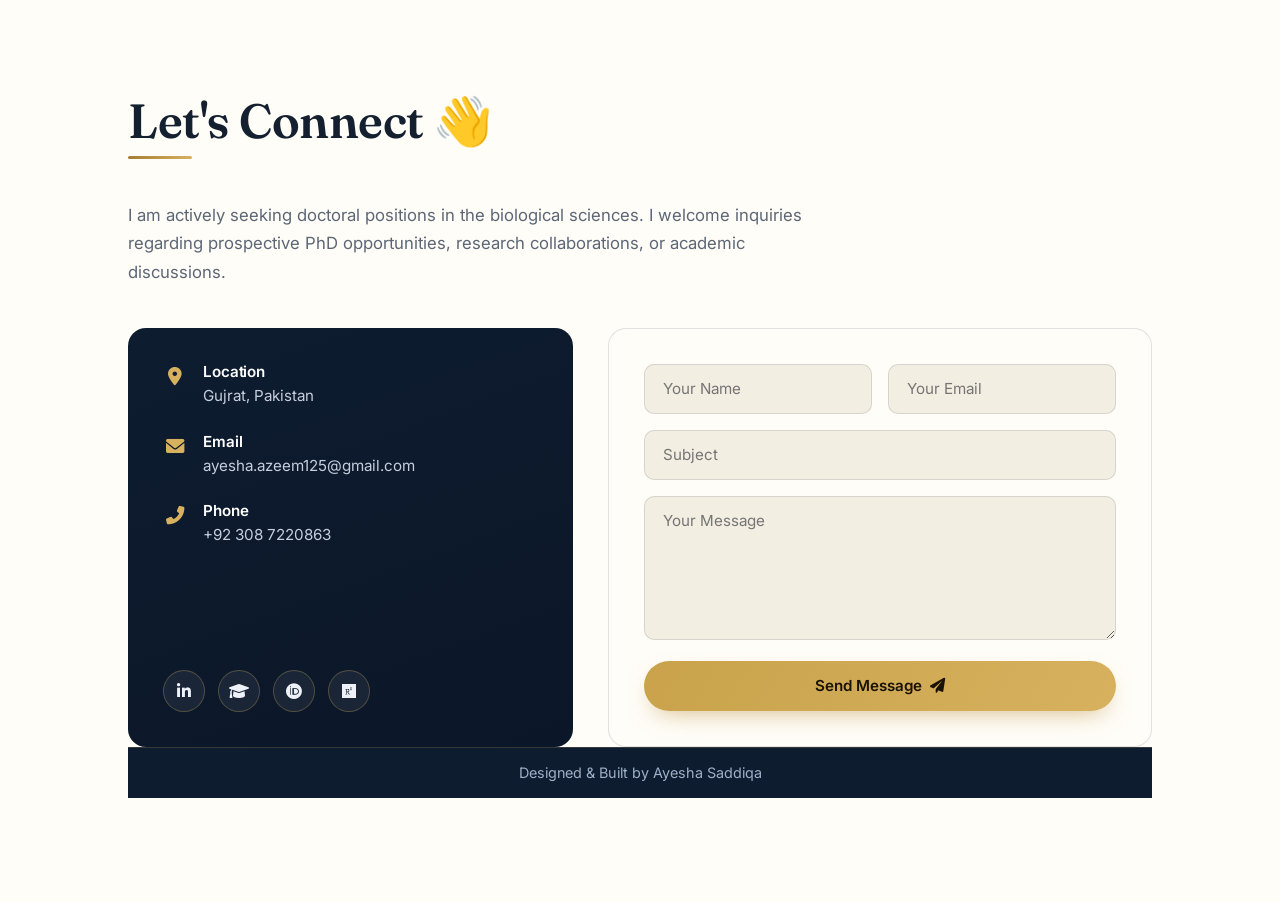
==== commit 4465943d: "Update index.html" ====
--- a/index.html
+++ b/index.html
@@ -294,7 +294,7 @@
                     </button> 
                 </article>
                 <article class="card pub-card fade-up">
-                    <a href="accepted-manuscript.pdf" target="_blank" rel="noopener noreferrer">
+                    <a href="JAVAR-2026-01-021 Acceptance plus invoice.pdf" target="_blank" rel="noopener noreferrer">
                         <h3>In vivo Dose- and Time-Dependent Biphasic Modulation of Physiological Responses by Poppy Seed Supplementation</h3>
                         <p><em>Journal of Advanced Veterinary and Animal Research</em>, (2026)</p>
                         <span class="status-badge" style="background-color: var(--primary);">Accepted</span>
--- a/style.css
+++ b/style.css
@@ -479,4 +479,24 @@
 .thesis-btn { display: inline-flex; align-items: center; gap: 0.6rem; background: linear-gradient(120deg, var(--gold), var(--gold-soft)); color: #1a1204; font-family: var(--font-body); font-weight: 600; font-size: 0.95rem; padding: 0.85rem 1.7rem; border-radius: 999px; transition: var(--transition-snappy); box-shadow: 0 10px 24px -10px rgba(193,154,75,0.6); }
 .thesis-btn:hover { transform: translateY(-2px); gap: 0.9rem; box-shadow: 0 16px 30px -10px rgba(193,154,75,0.85); }
 
+
+
+
+
+
+/* ===== Modern Academic Publications ===== */
+#publications .card-grid { gap: 1.6rem; }
+.pub-card { position: relative; overflow: hidden; display: flex; flex-direction: column; padding: 2rem 2rem 1.85rem 2.2rem; border-left: 4px solid var(--gold); }
+.pub-card::before { content: "\f02d"; font-family: "Font Awesome 6 Free"; font-weight: 900; position: absolute; top: -0.8rem; right: 0.2rem; font-size: 5.5rem; line-height: 1; color: color-mix(in srgb, var(--gold) 12%, transparent); pointer-events: none; }
+.pub-card a { display: flex; flex-direction: column; align-items: flex-start; position: relative; z-index: 1; }
+.pub-card .status-badge { order: -1; margin: 0 0 1rem 0; color: #1a1204 !important; box-shadow: 0 6px 16px -8px rgba(193,154,75,0.8); }
+.pub-card h3 { font-size: 1.15rem; line-height: 1.4; margin-bottom: 0.55rem; padding-right: 2rem; transition: color var(--transition-snappy); }
+.pub-card:hover h3 { color: var(--gold-deep); }
+body.dark-mode .pub-card:hover h3 { color: var(--gold-soft); }
+.pub-card p { color: var(--text-muted); font-style: italic; font-size: 0.95rem; margin: 0; }
+.pub-card .cite-btn { margin-top: auto !important; align-self: flex-start; position: relative; z-index: 1; }
+.pub-card .pub-actions { margin-top: auto; display: flex; flex-wrap: wrap; gap: 0.6rem; position: relative; z-index: 1; }
+
+
+
 .footer-credit { padding: 0.8rem 1rem !important; }
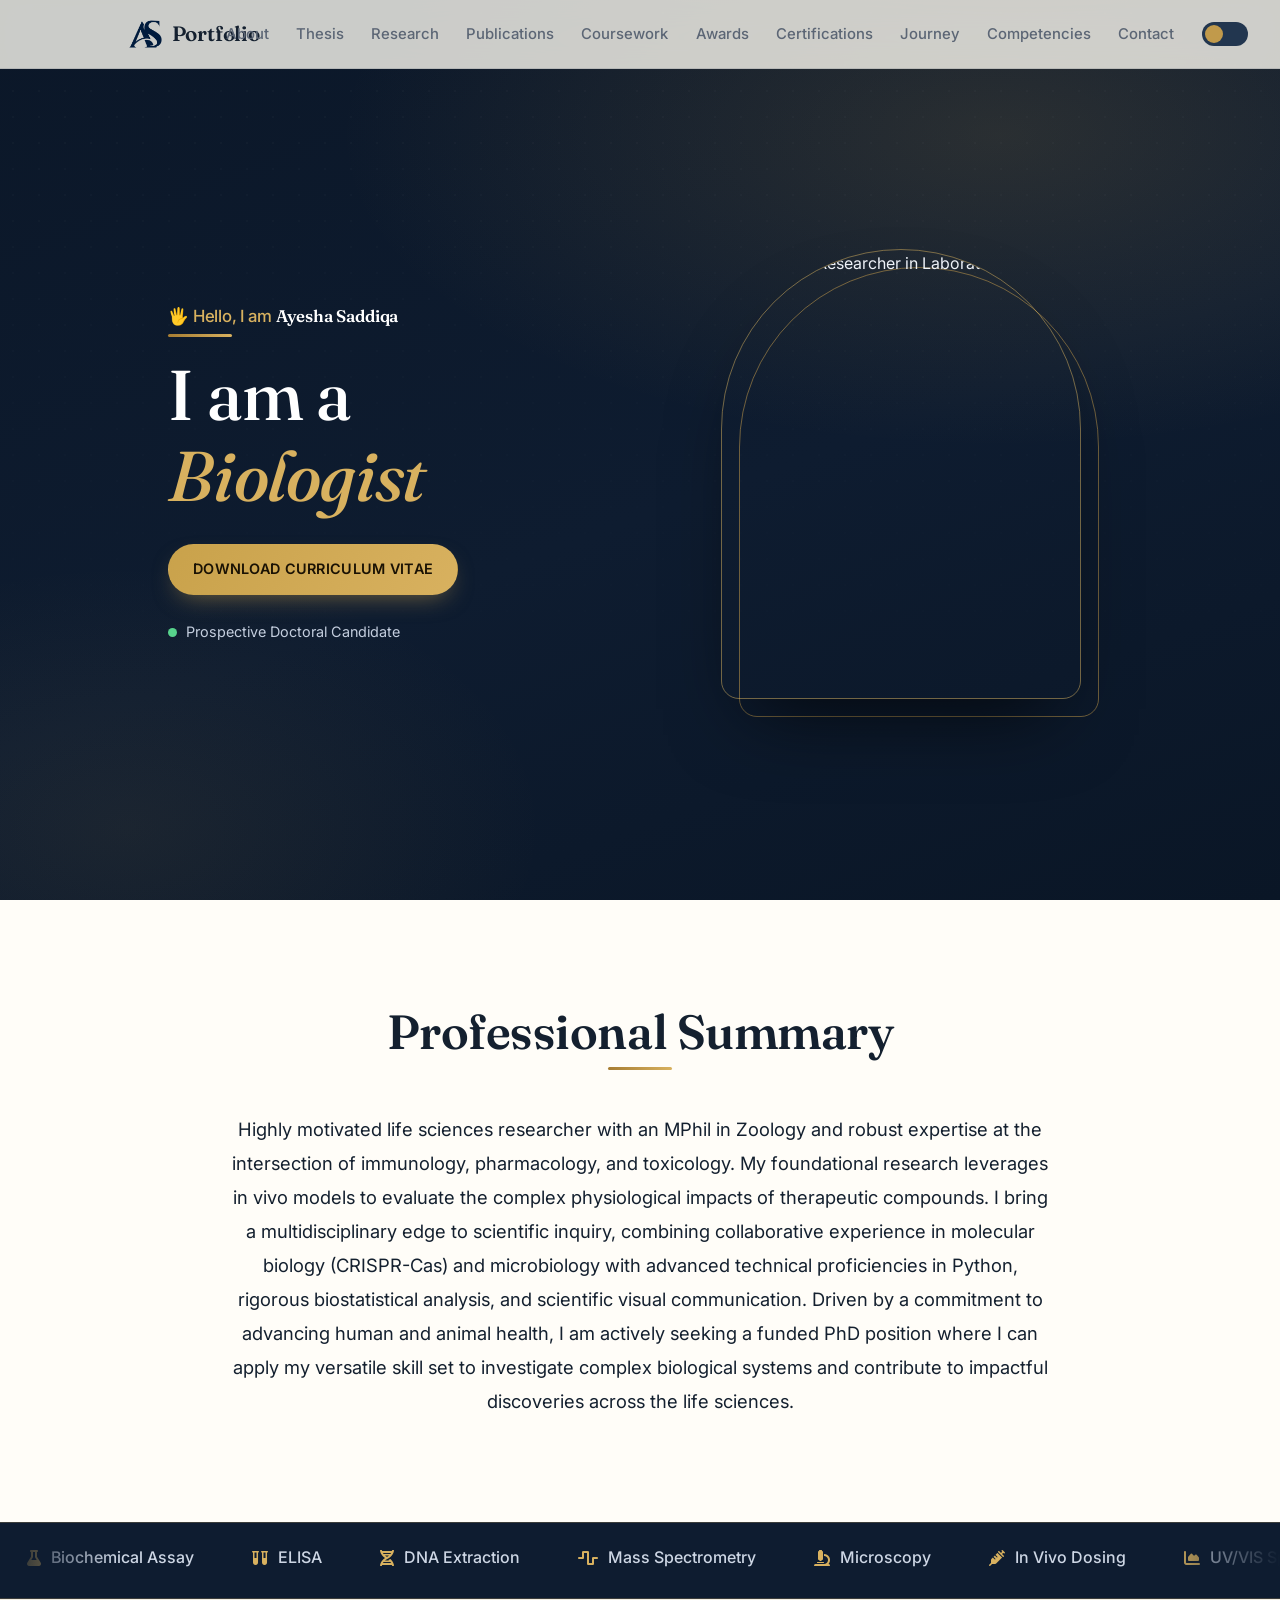
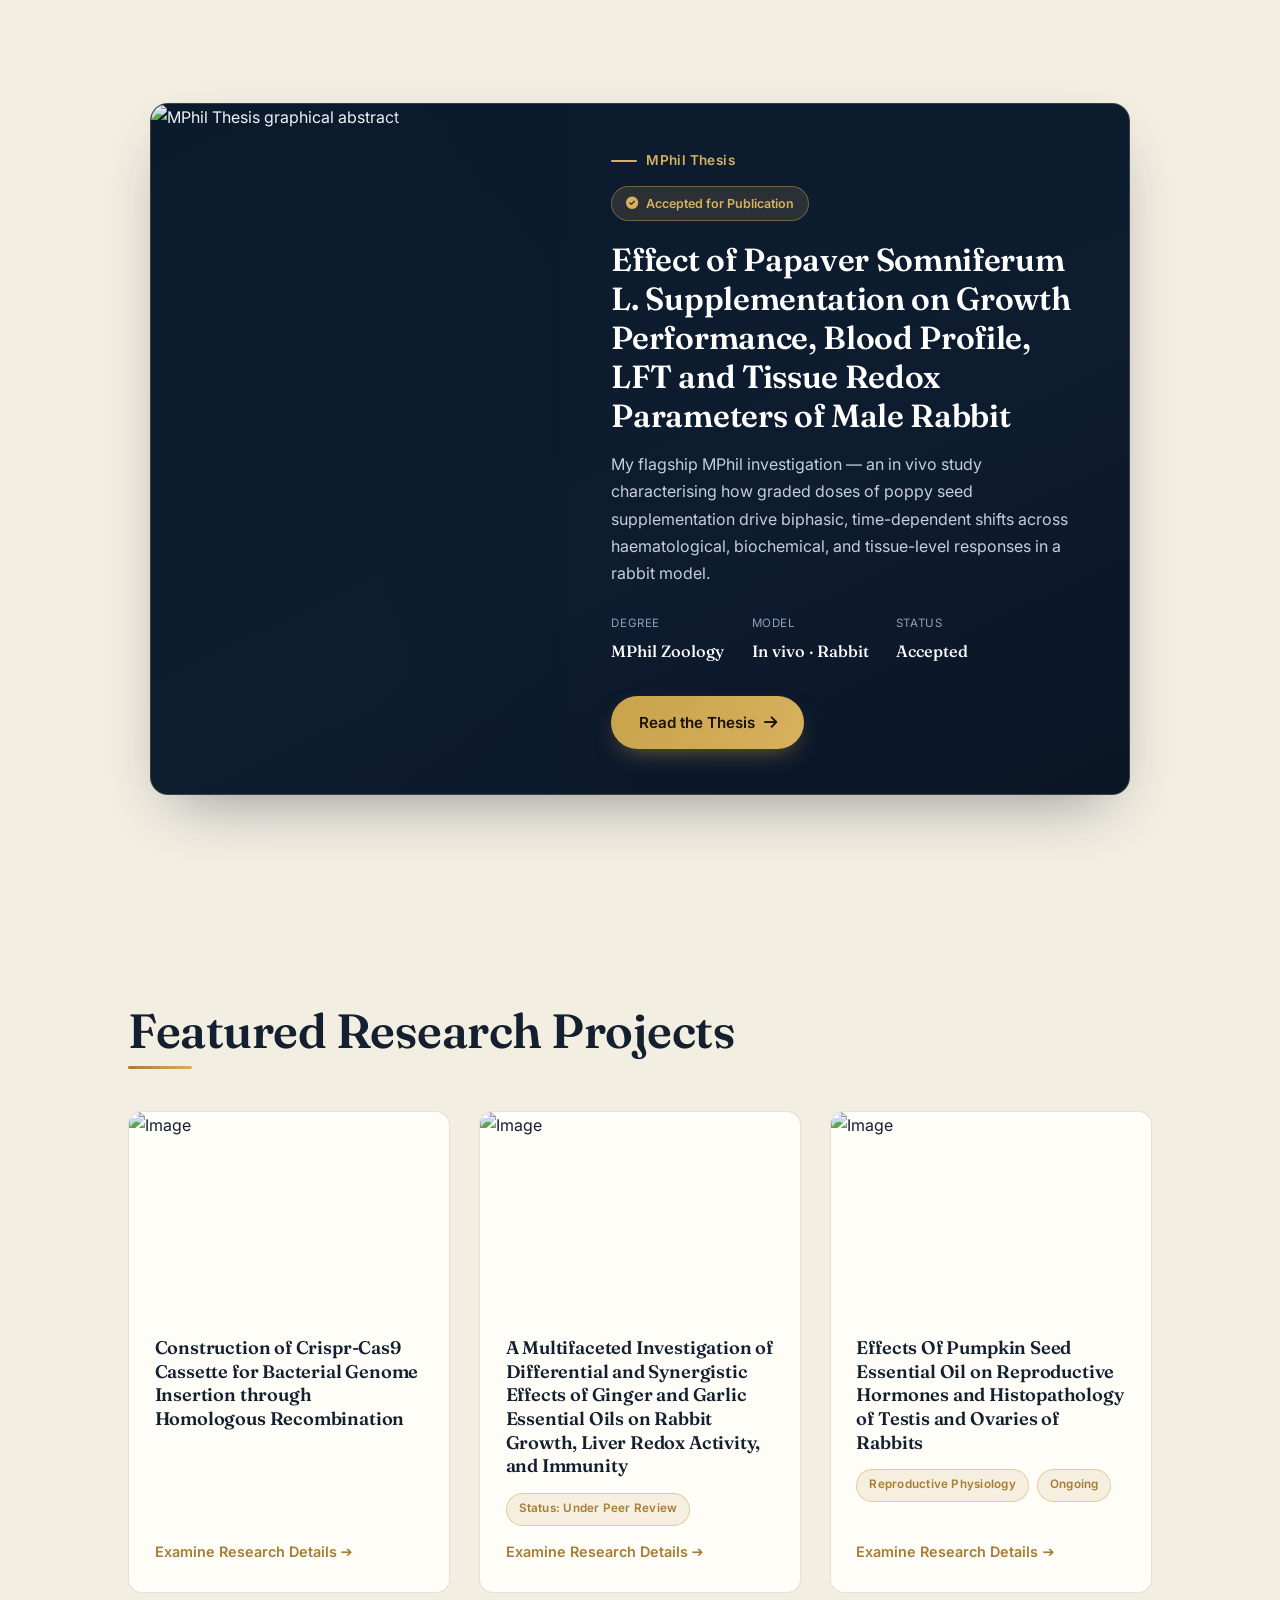
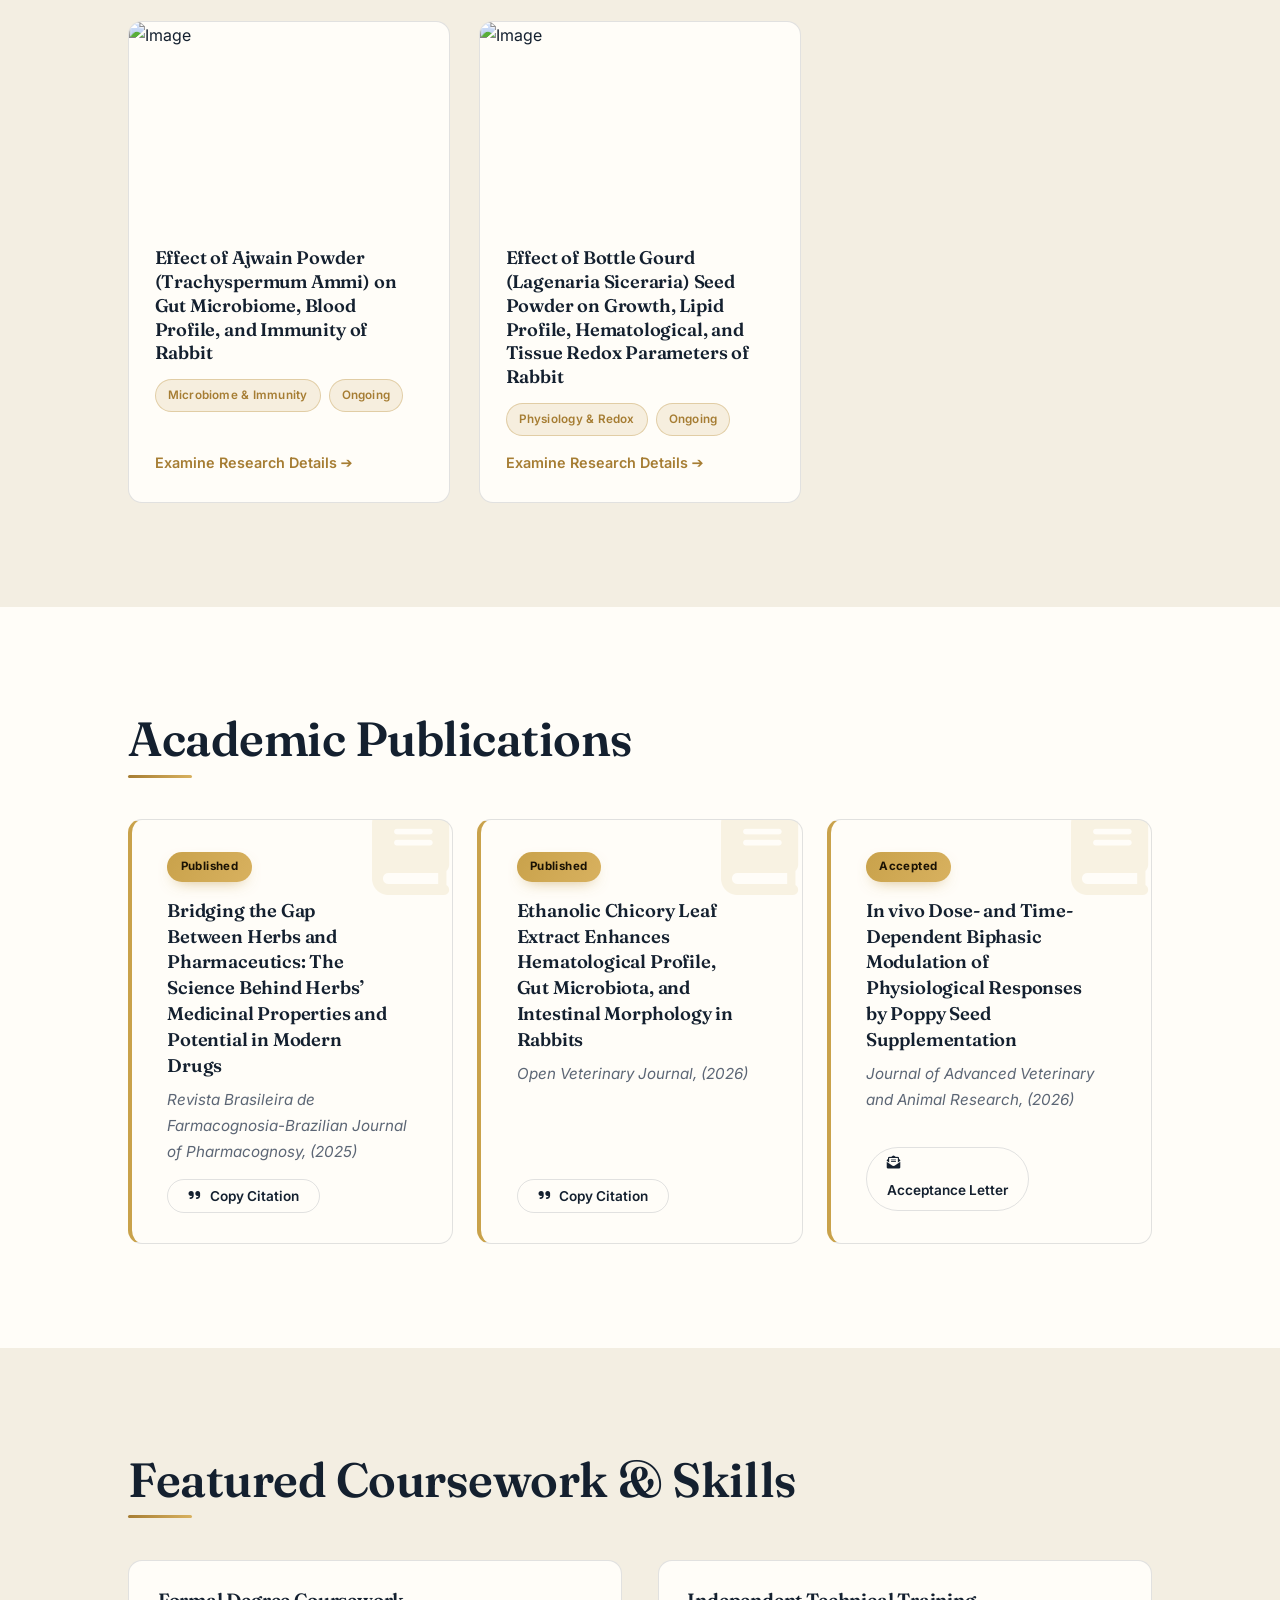
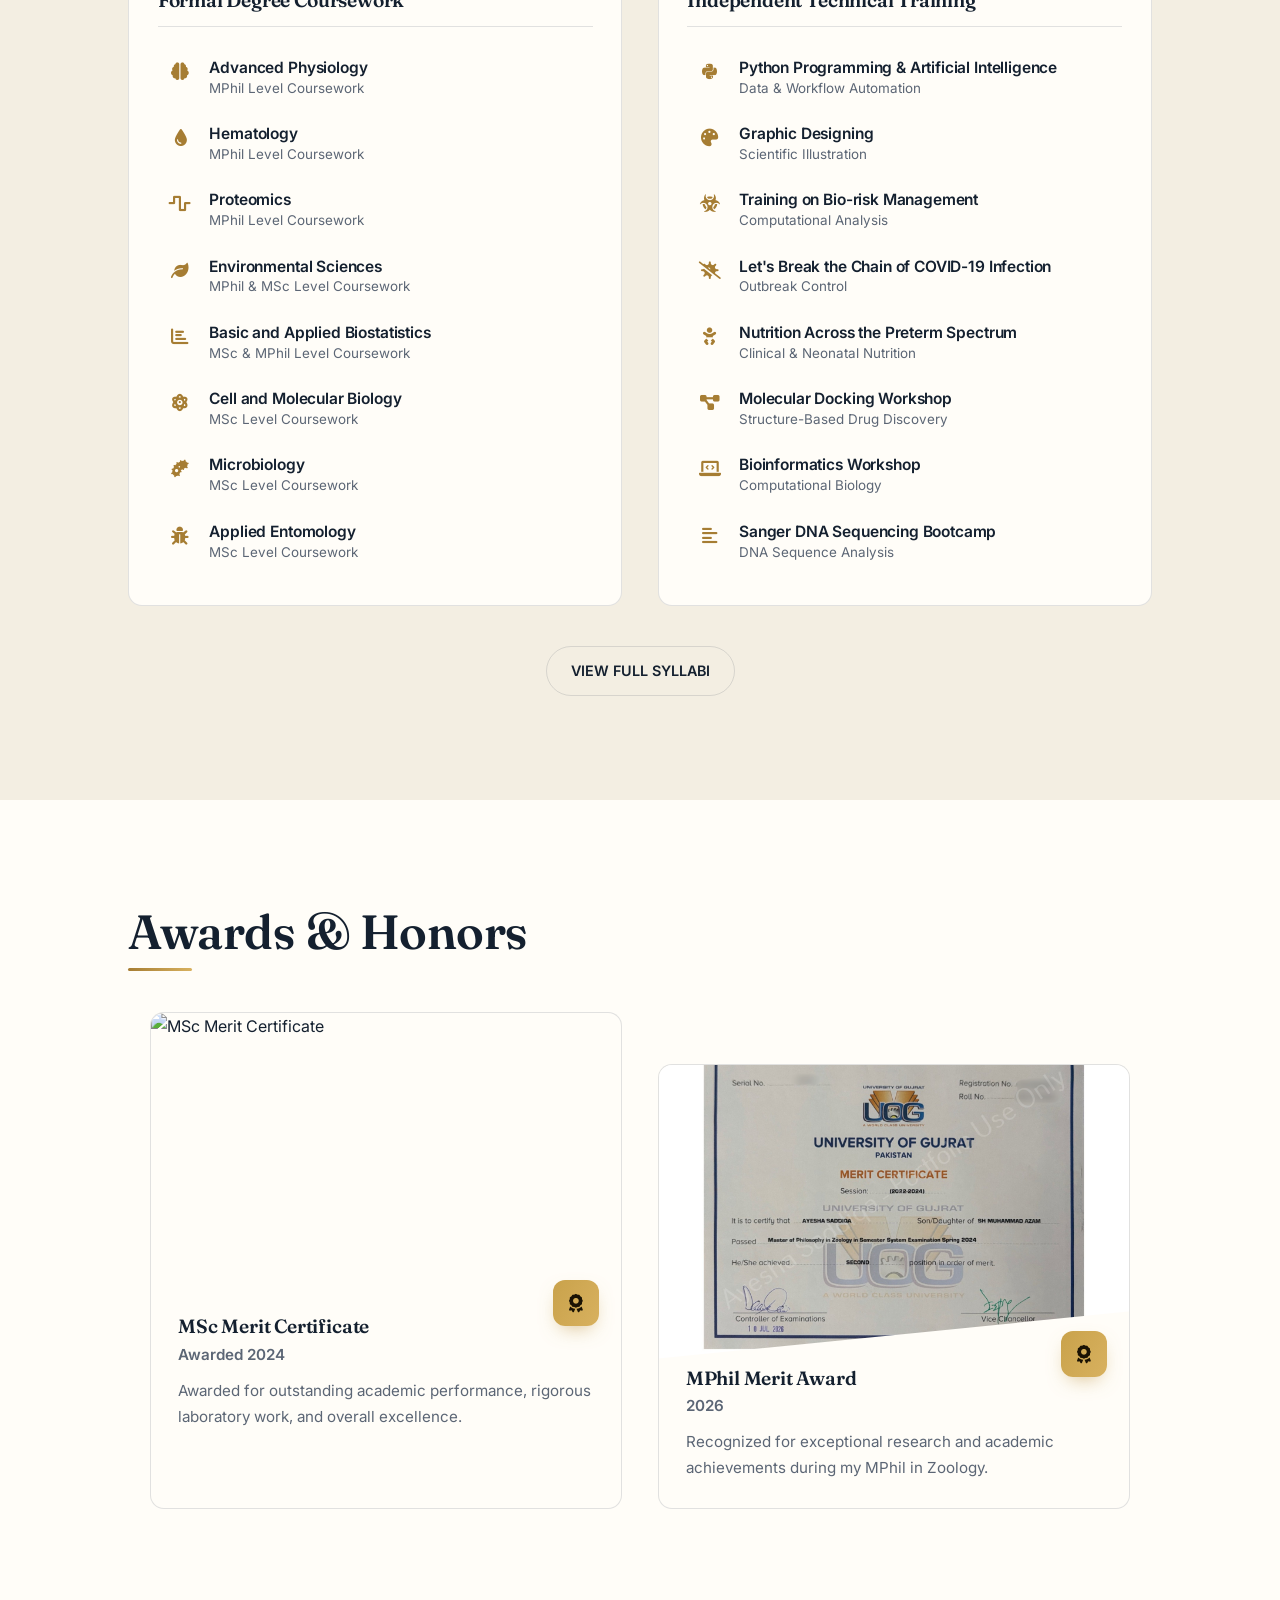
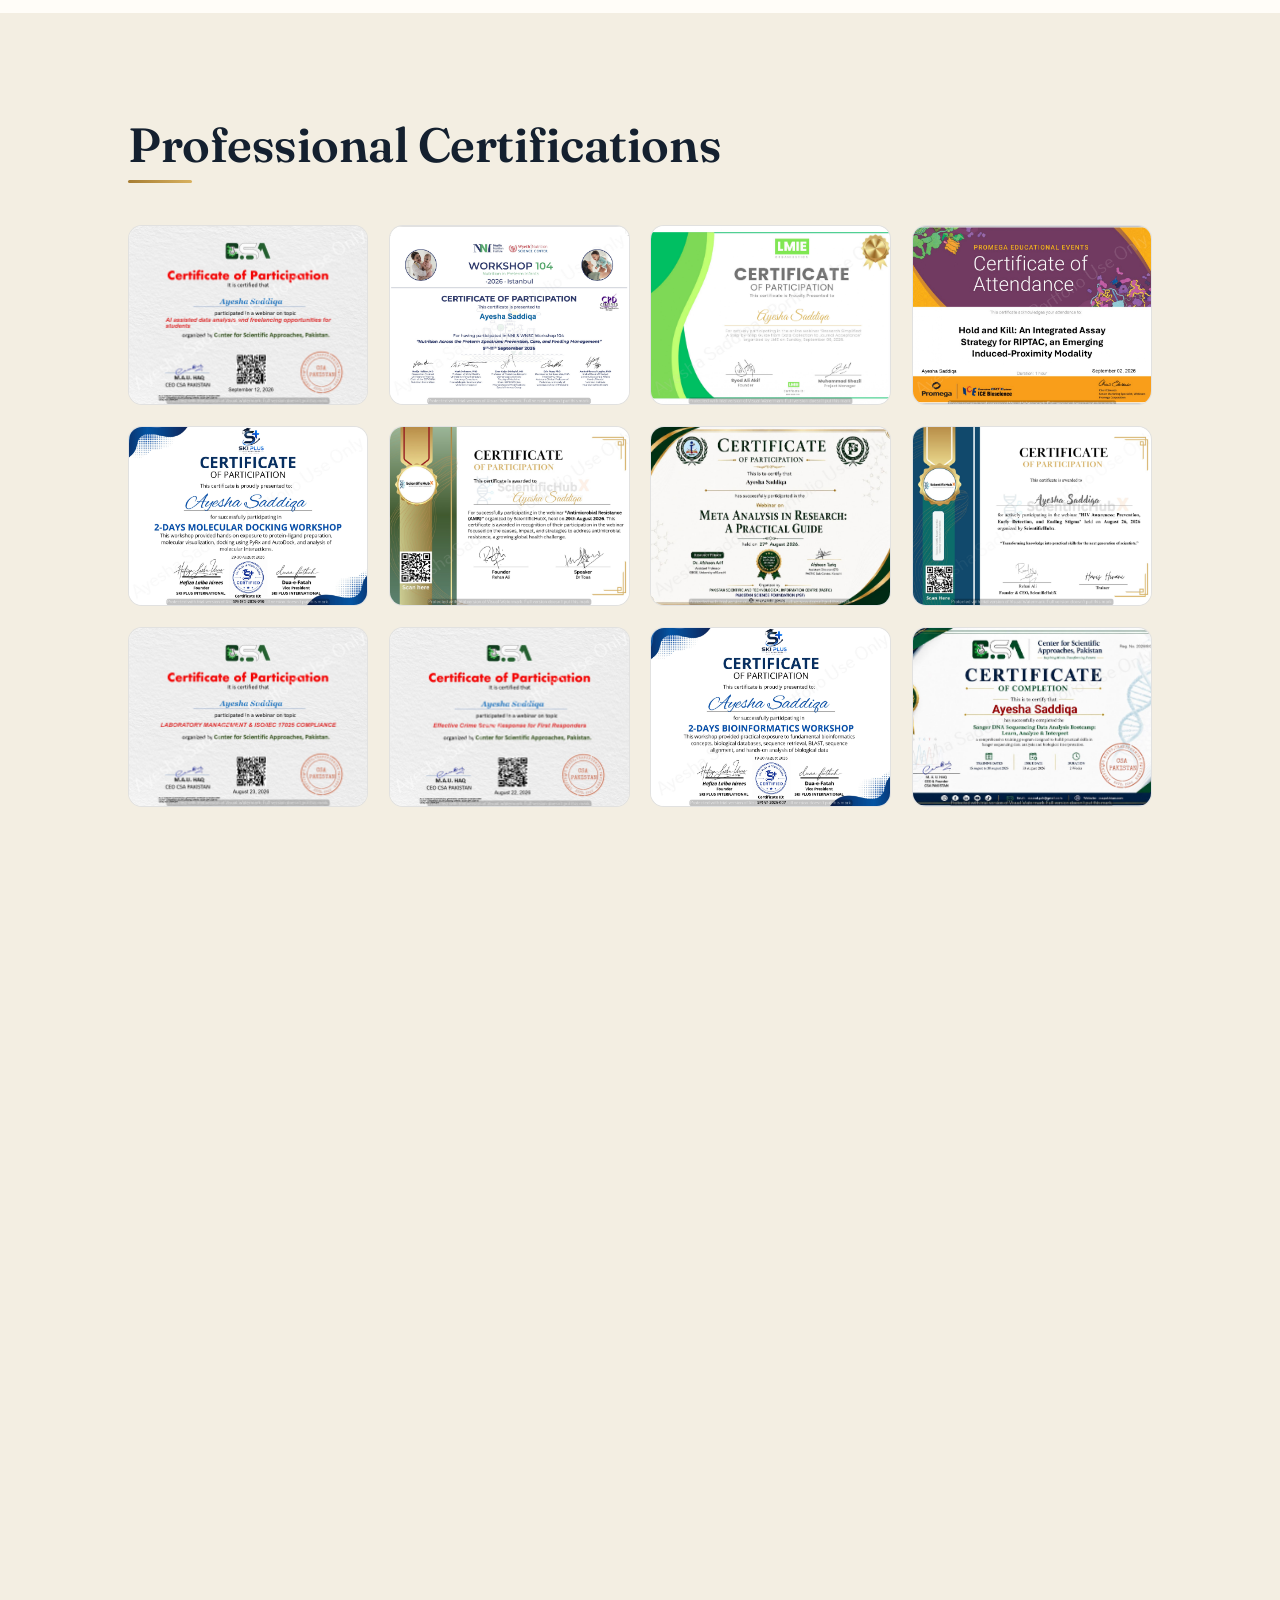
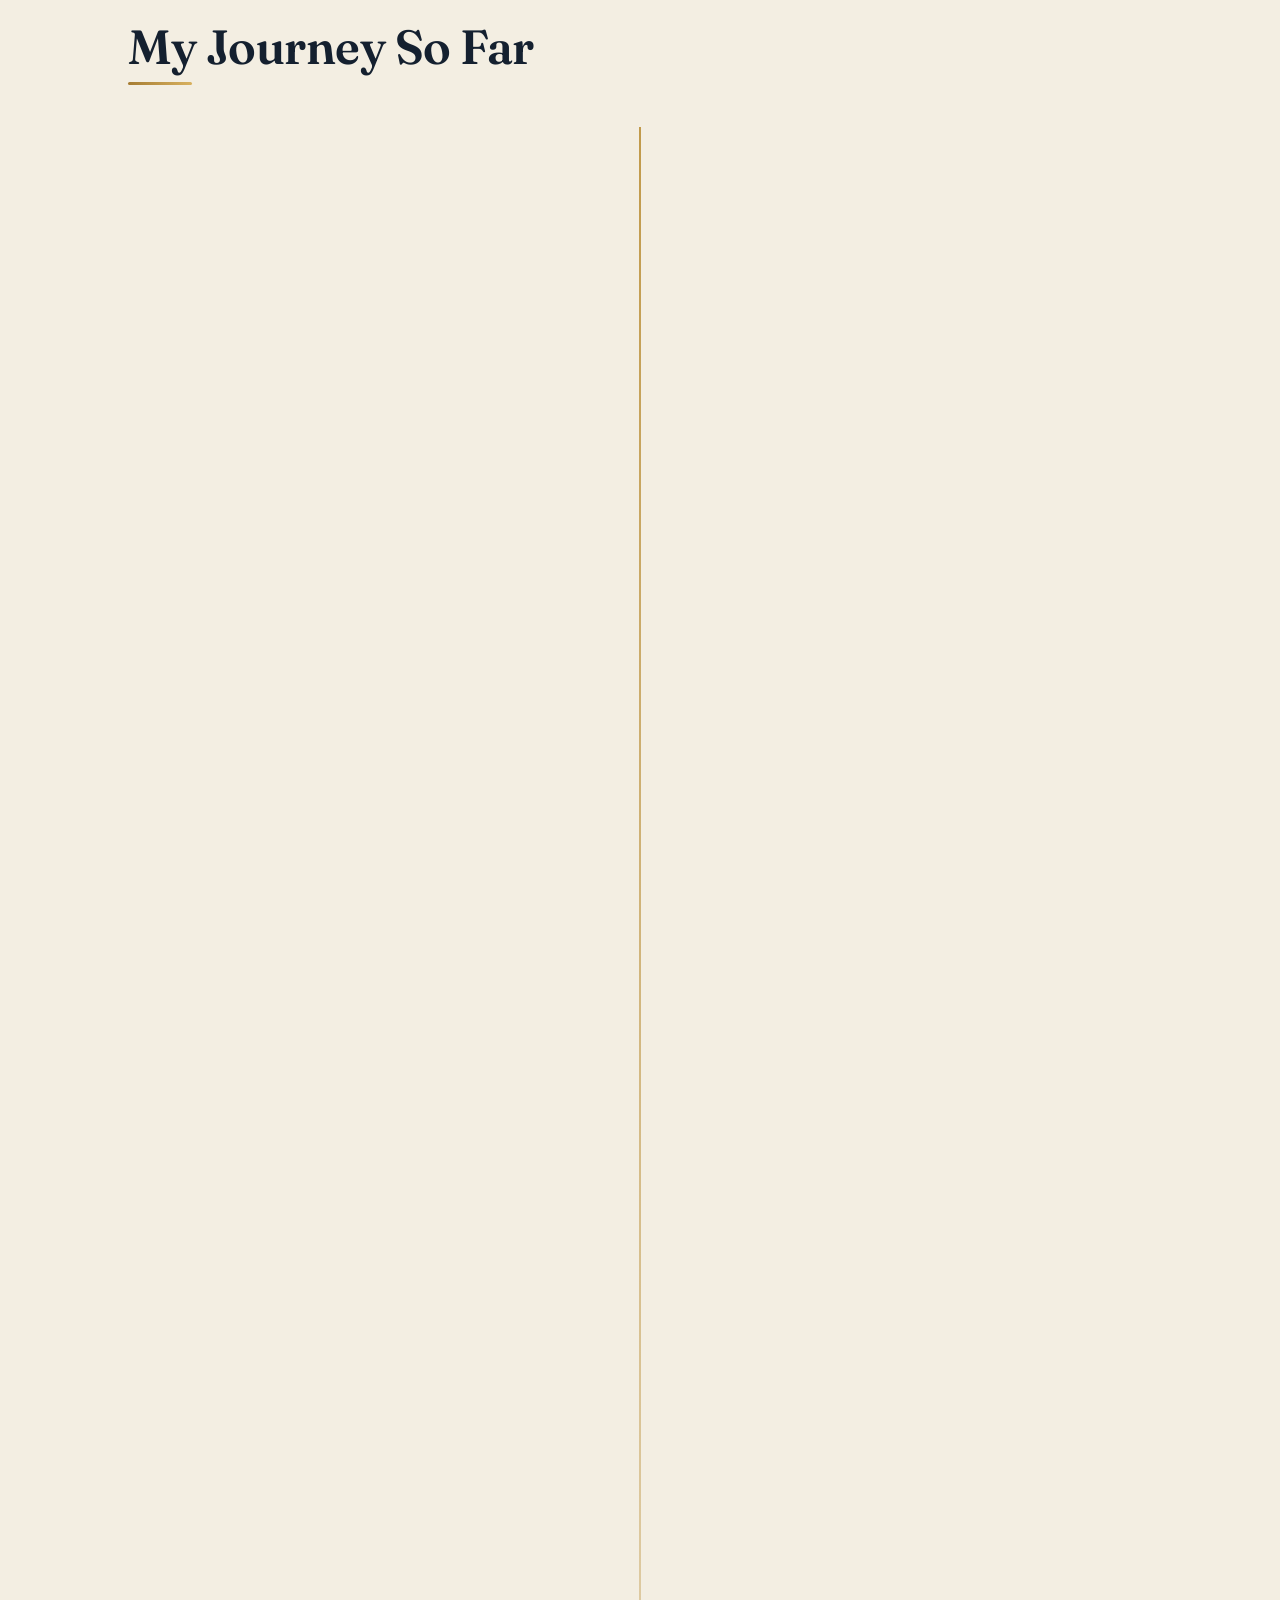
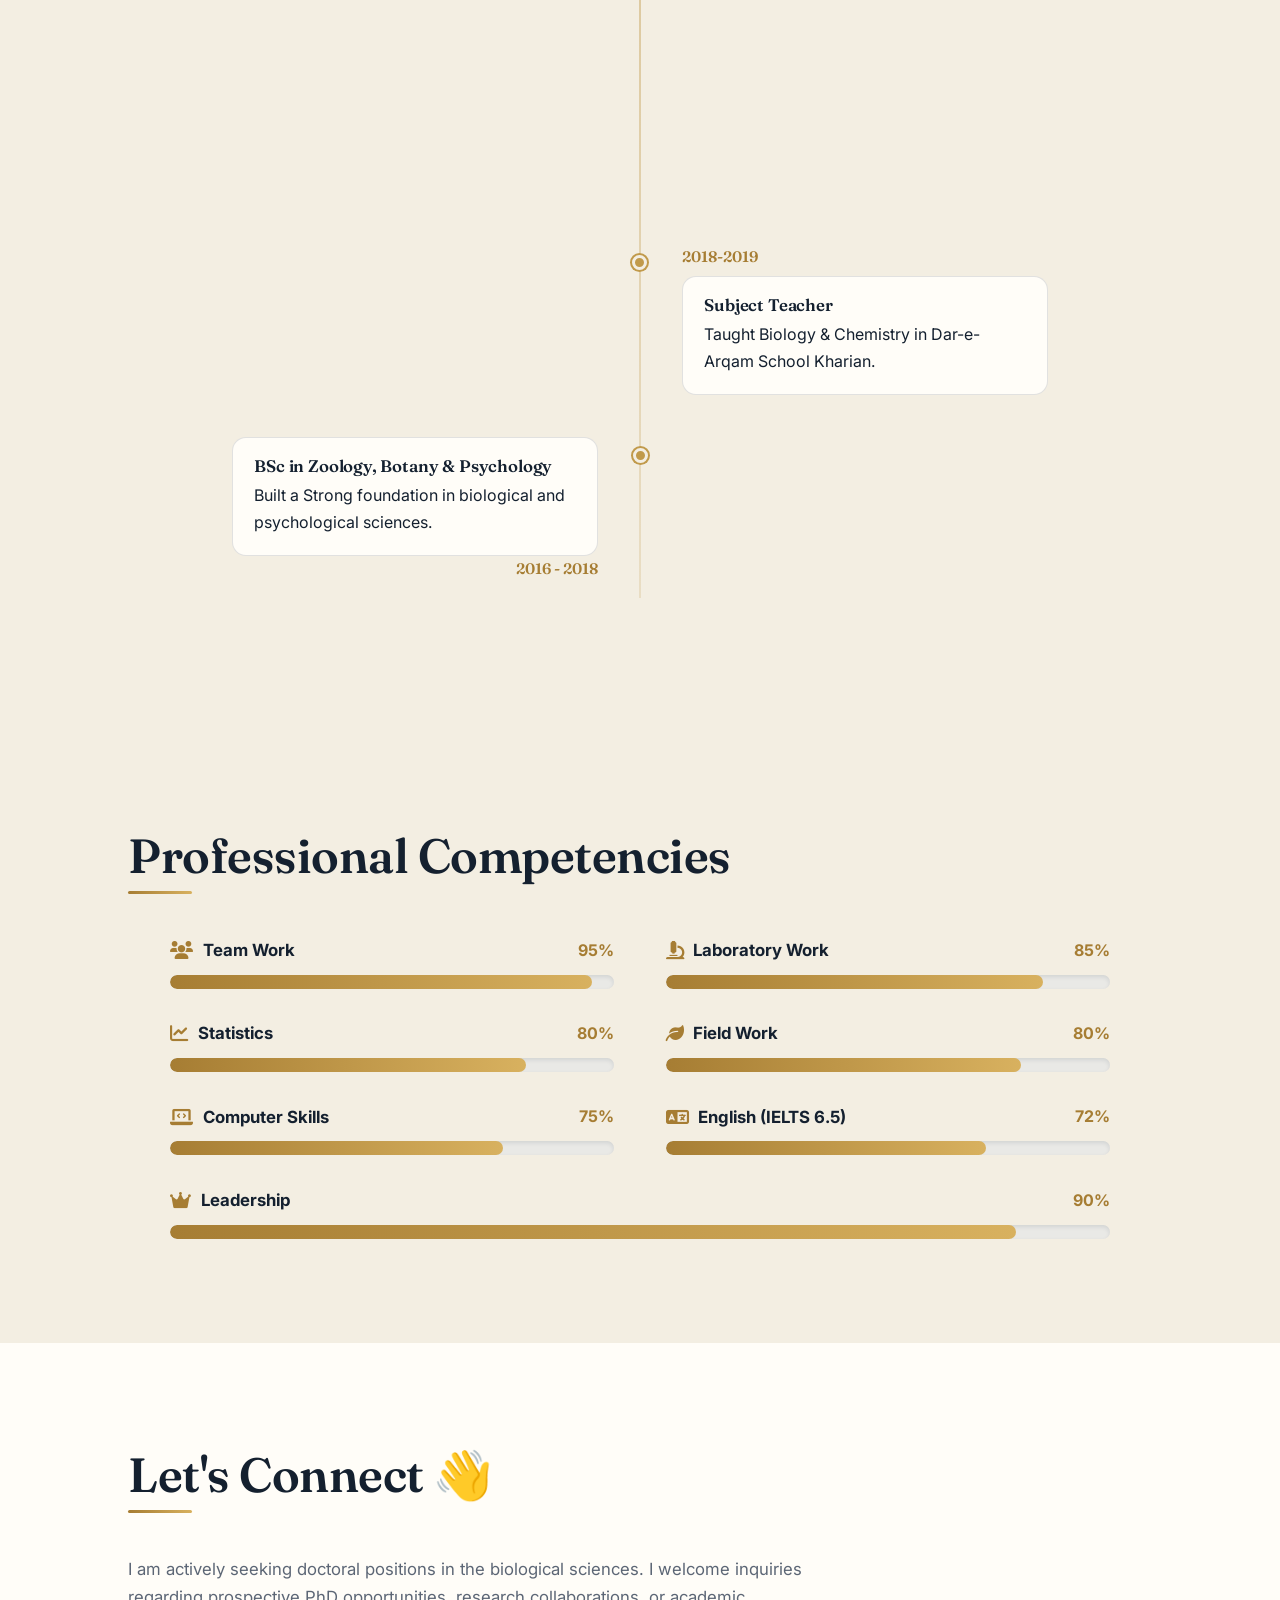
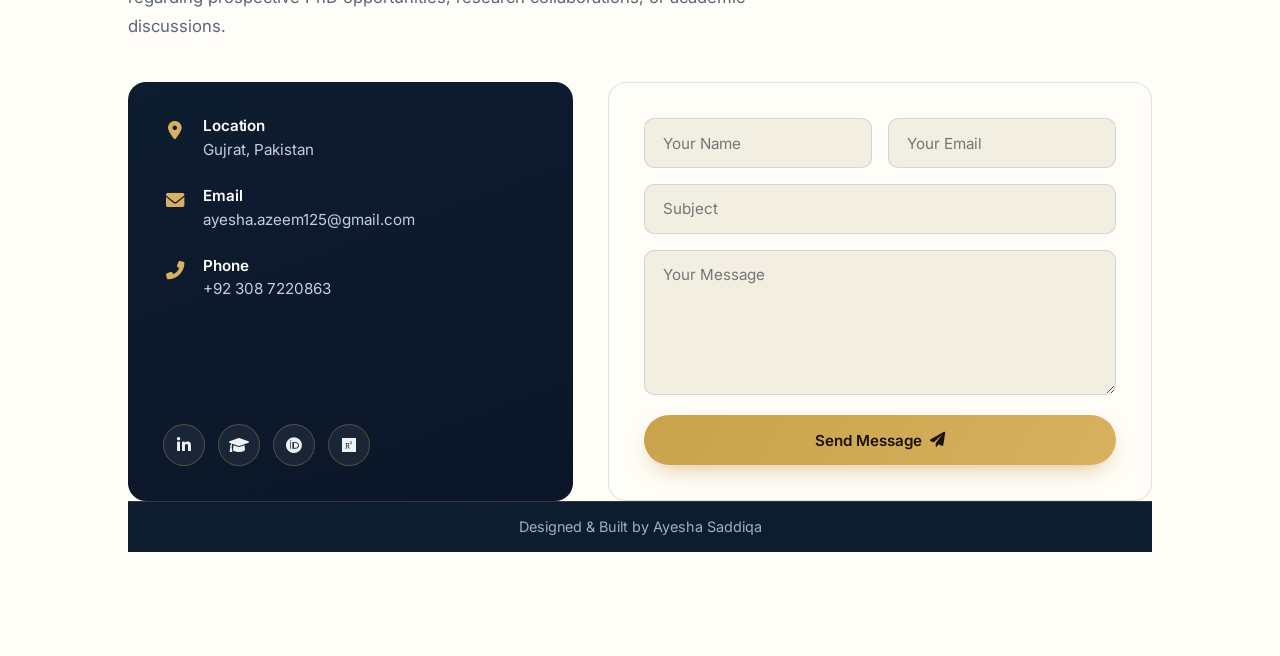
==== commit d6379f1a: "Update index.html" ====
--- a/index.html
+++ b/index.html
@@ -230,9 +230,10 @@
                     <a href="project14.html" class="card-link-wrapper">
                         <img src="project14.jpg" alt="Image">
                         <div class="card-info">
-                            <h3>Effects of Extract on Reproductive Hormones and Histopathology of Testis and Ovaries of Rabbits</h3>
+                            <h3>Effects Of Pumpkin Seed Essential Oil on Reproductive Hormones and Histopathology of Testis and Ovaries of Rabbits</h3>
                             <div class="status-wrapper">
                                 <span class="project-status-highlight pending-highlight">Reproductive Physiology</span>
+                                <span class="project-status-highlight pending-highlight">Ongoing</span>
                             </div>
                             <span class="read-more">Examine Research Details ➔</span>
                         </div>
@@ -243,9 +244,10 @@
                     <a href="project15.html" class="card-link-wrapper">
                         <img src="project15.jpg" alt="Image">
                         <div class="card-info">
-                            <h3>Effect of Oil on Gut Microbiome, Blood Profile, and Immunity of Rabbits</h3>
+                            <h3>Effect of Ajwain Powder (Trachyspermum Ammi) on Gut Microbiome, Blood Profile, and Immunity of Rabbit</h3>
                             <div class="status-wrapper">
                                 <span class="project-status-highlight pending-highlight">Microbiome & Immunity</span>
+                                <span class="project-status-highlight pending-highlight">Ongoing</span>
                             </div>
                             <span class="read-more">Examine Research Details ➔</span>
                         </div>
@@ -256,9 +258,10 @@
                     <a href="project16.html" class="card-link-wrapper">
                         <img src="project16.jpg" alt="Image">
                         <div class="card-info">
-                            <h3>Effect of Seed on Growth, Lipid Profile, Hematological, and Tissue Redox Parameters of Rabbits</h3>
+                            <h3>Effect of Bottle Gourd (Lagenaria Siceraria) Seed Powder on Growth, Lipid Profile, Hematological, and Tissue Redox Parameters of Rabbit</h3>
                             <div class="status-wrapper">
                                 <span class="project-status-highlight pending-highlight">Physiology & Redox</span>
+                                <span class="project-status-highlight pending-highlight">Ongoing</span>
                             </div>
                             <span class="read-more">Examine Research Details ➔</span>
                         </div>
--- a/style.css
+++ b/style.css
@@ -497,6 +497,8 @@
 .pub-card .cite-btn { margin-top: auto !important; align-self: flex-start; position: relative; z-index: 1; }
 .pub-card .pub-actions { margin-top: auto; display: flex; flex-wrap: wrap; gap: 0.6rem; position: relative; z-index: 1; }
 
-
+/* ===== Publications: 3 in a row (fixes the 2-above-1-below wrap) ===== */
+#publications .card-grid { grid-template-columns: repeat(3, 1fr) !important; max-width: 1100px !important; margin: 0 auto; gap: 1.5rem; }
+@media (max-width: 900px) { #publications .card-grid { grid-template-columns: 1fr !important; max-width: 560px !important; } }
 
 .footer-credit { padding: 0.8rem 1rem !important; }
